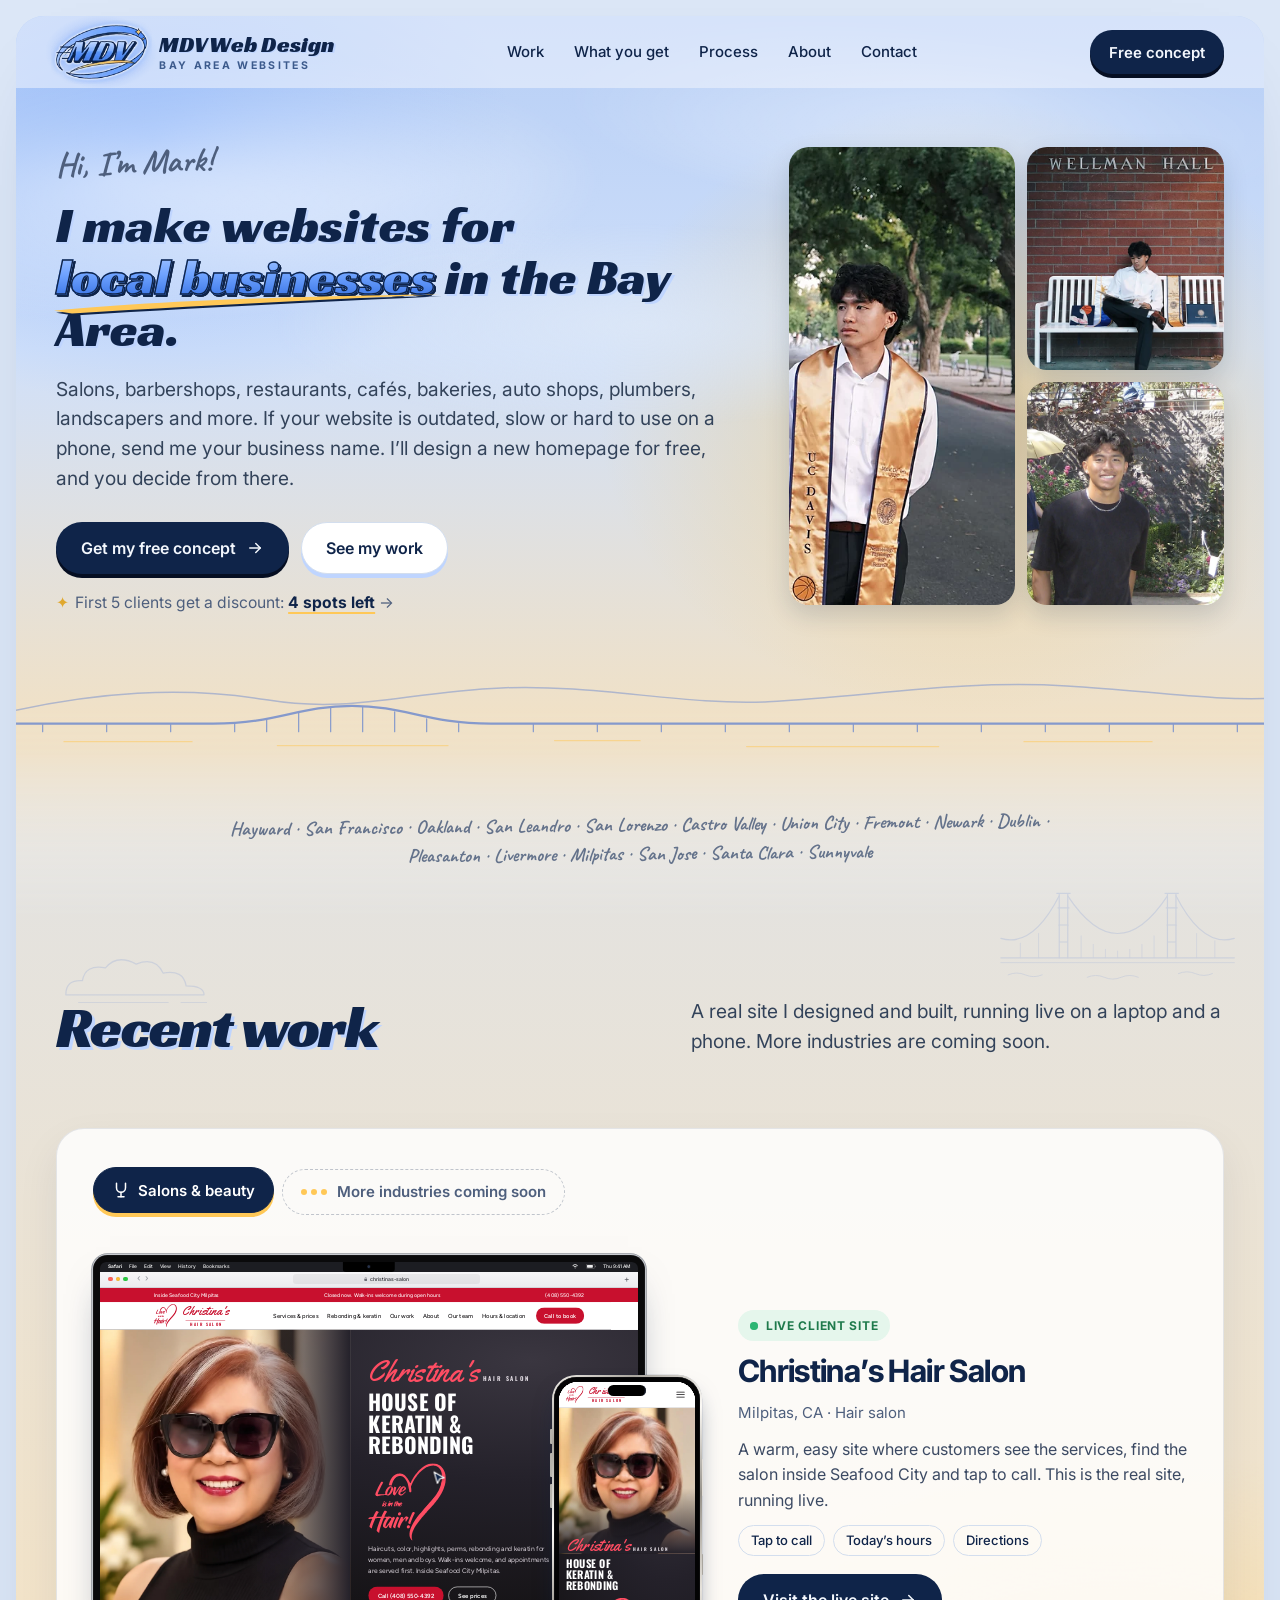
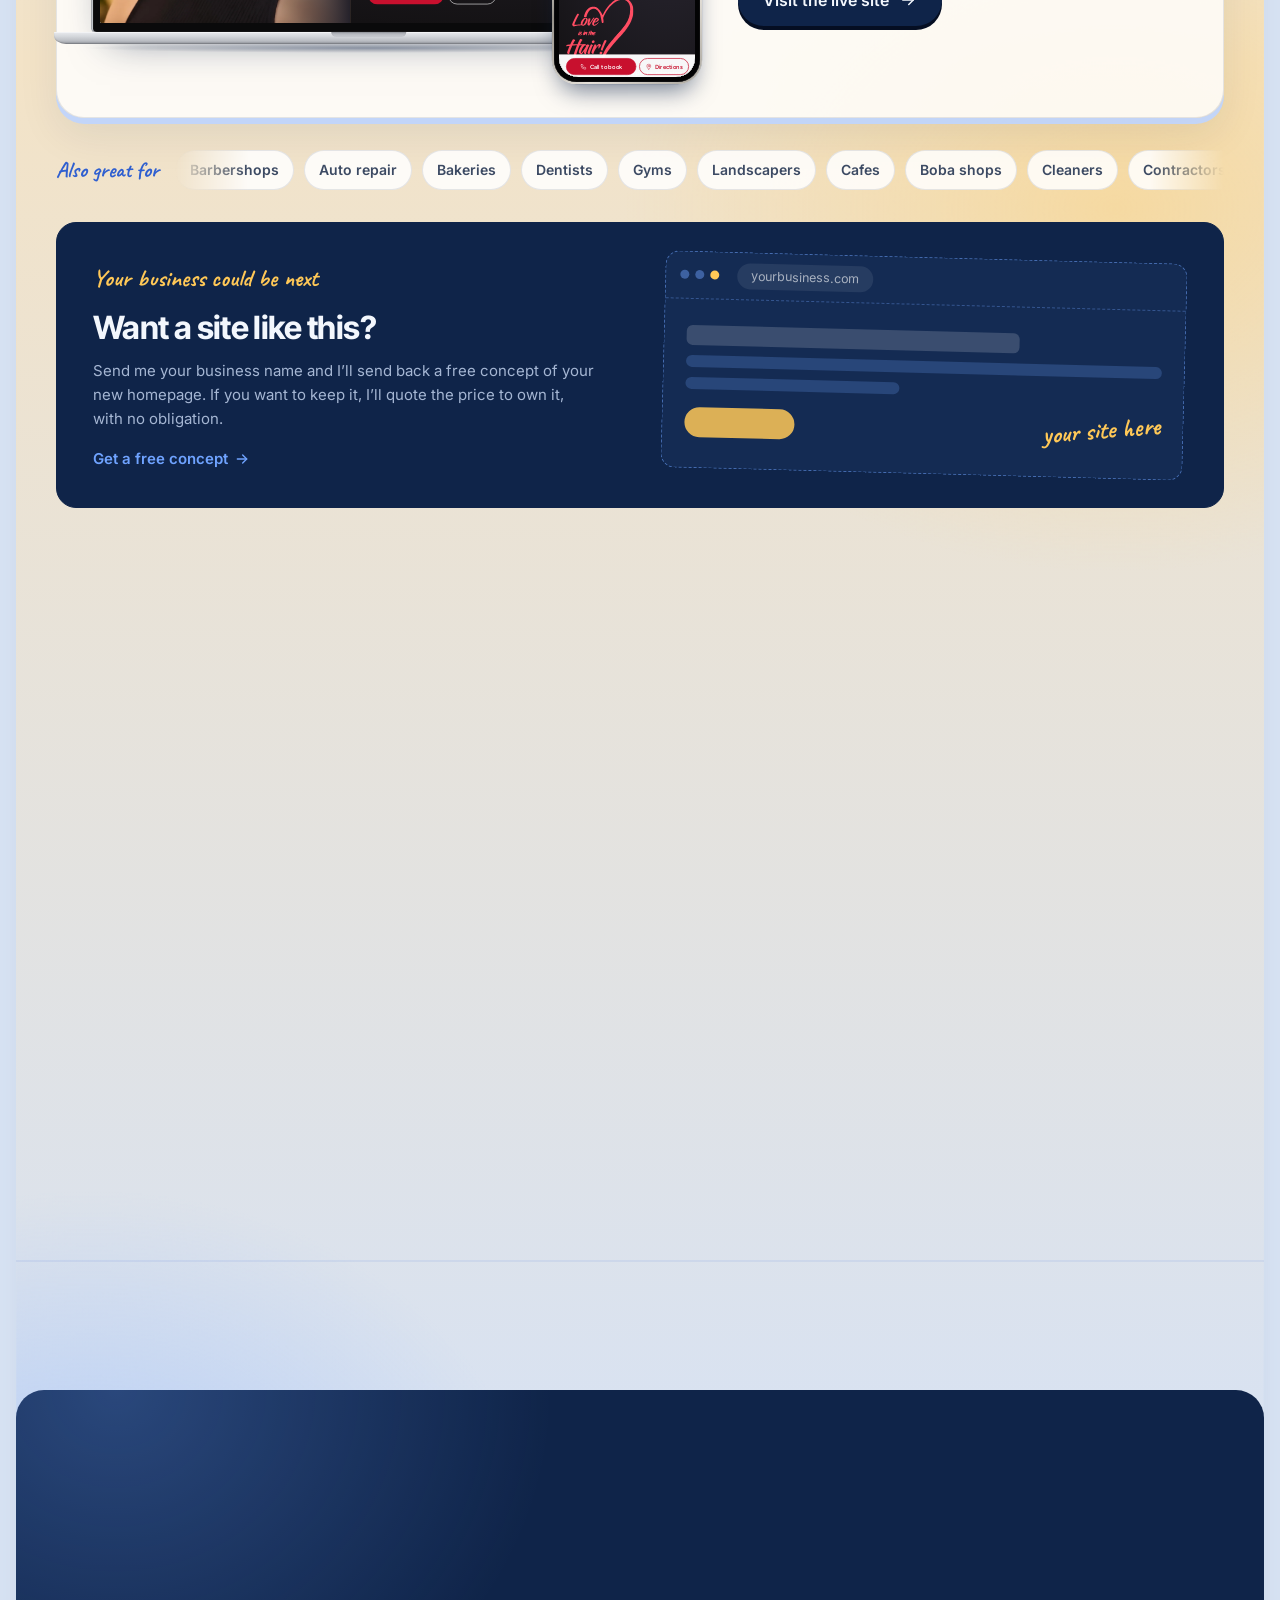
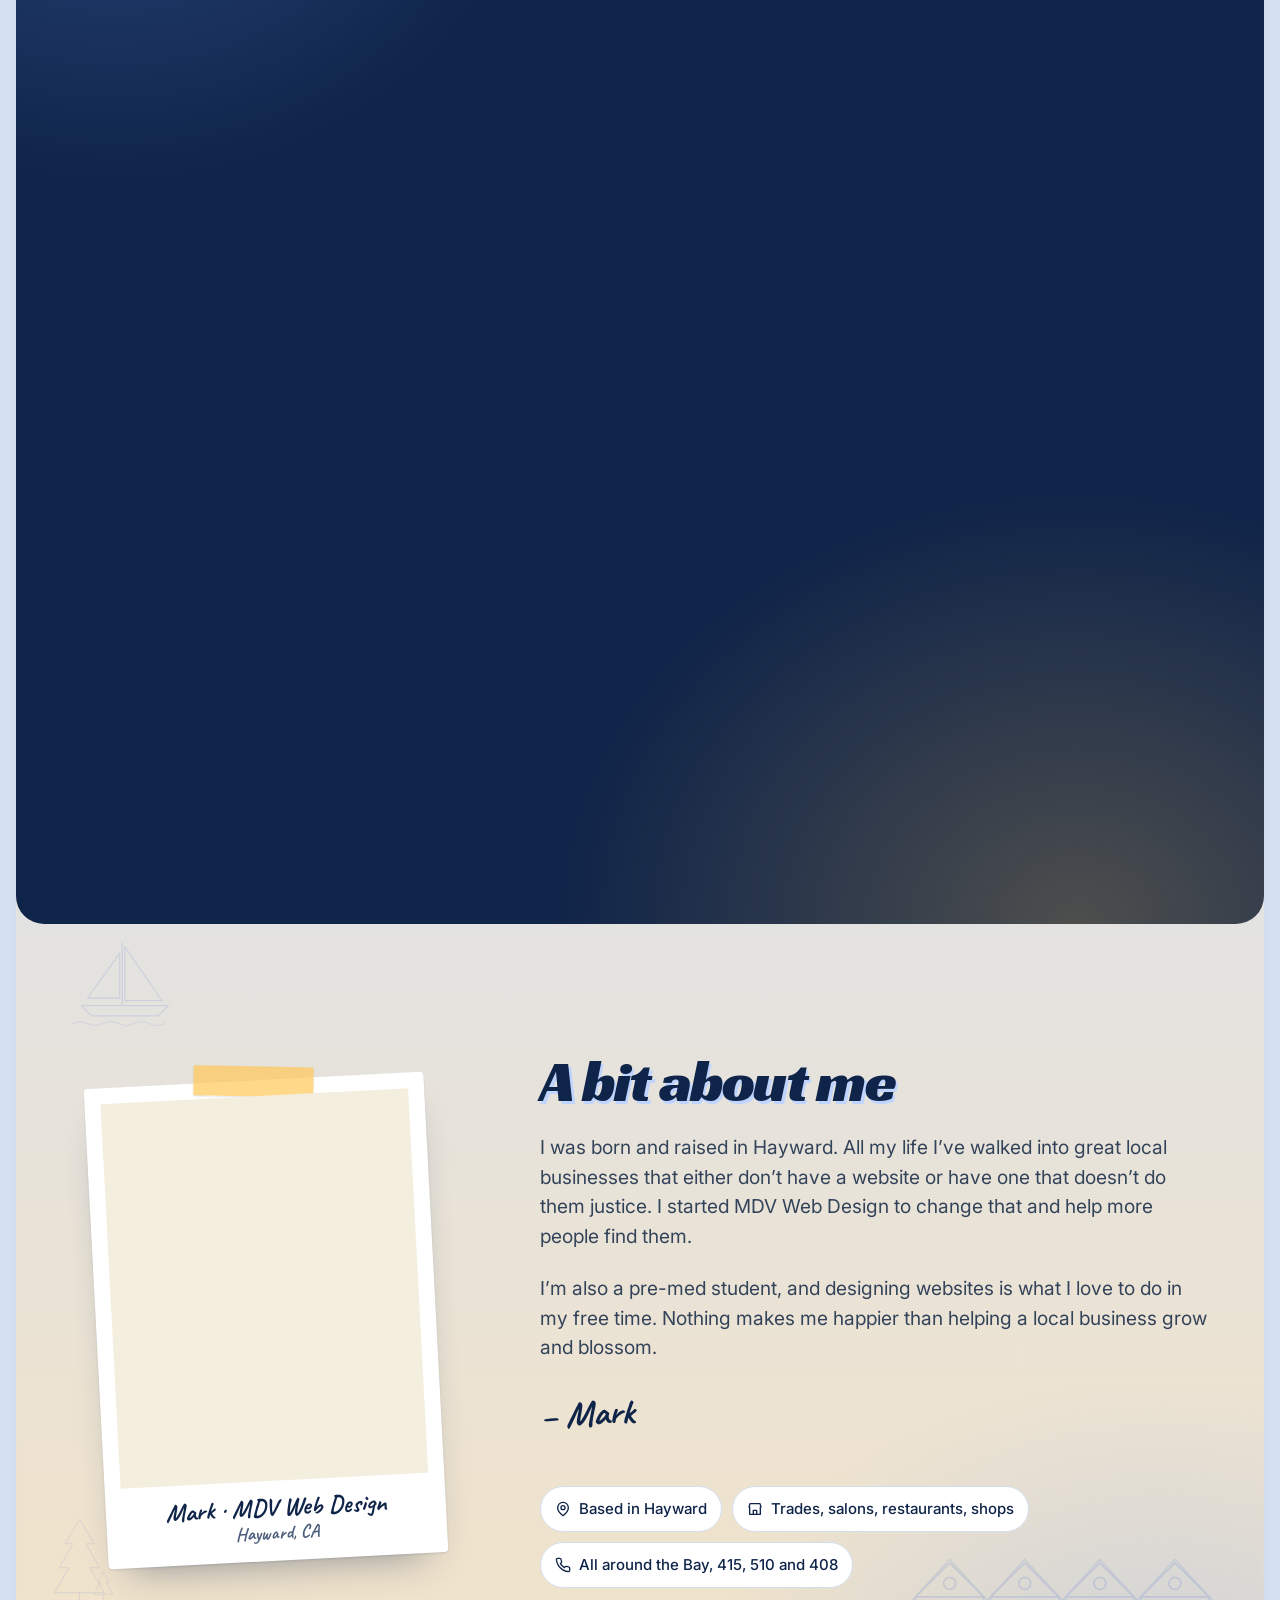
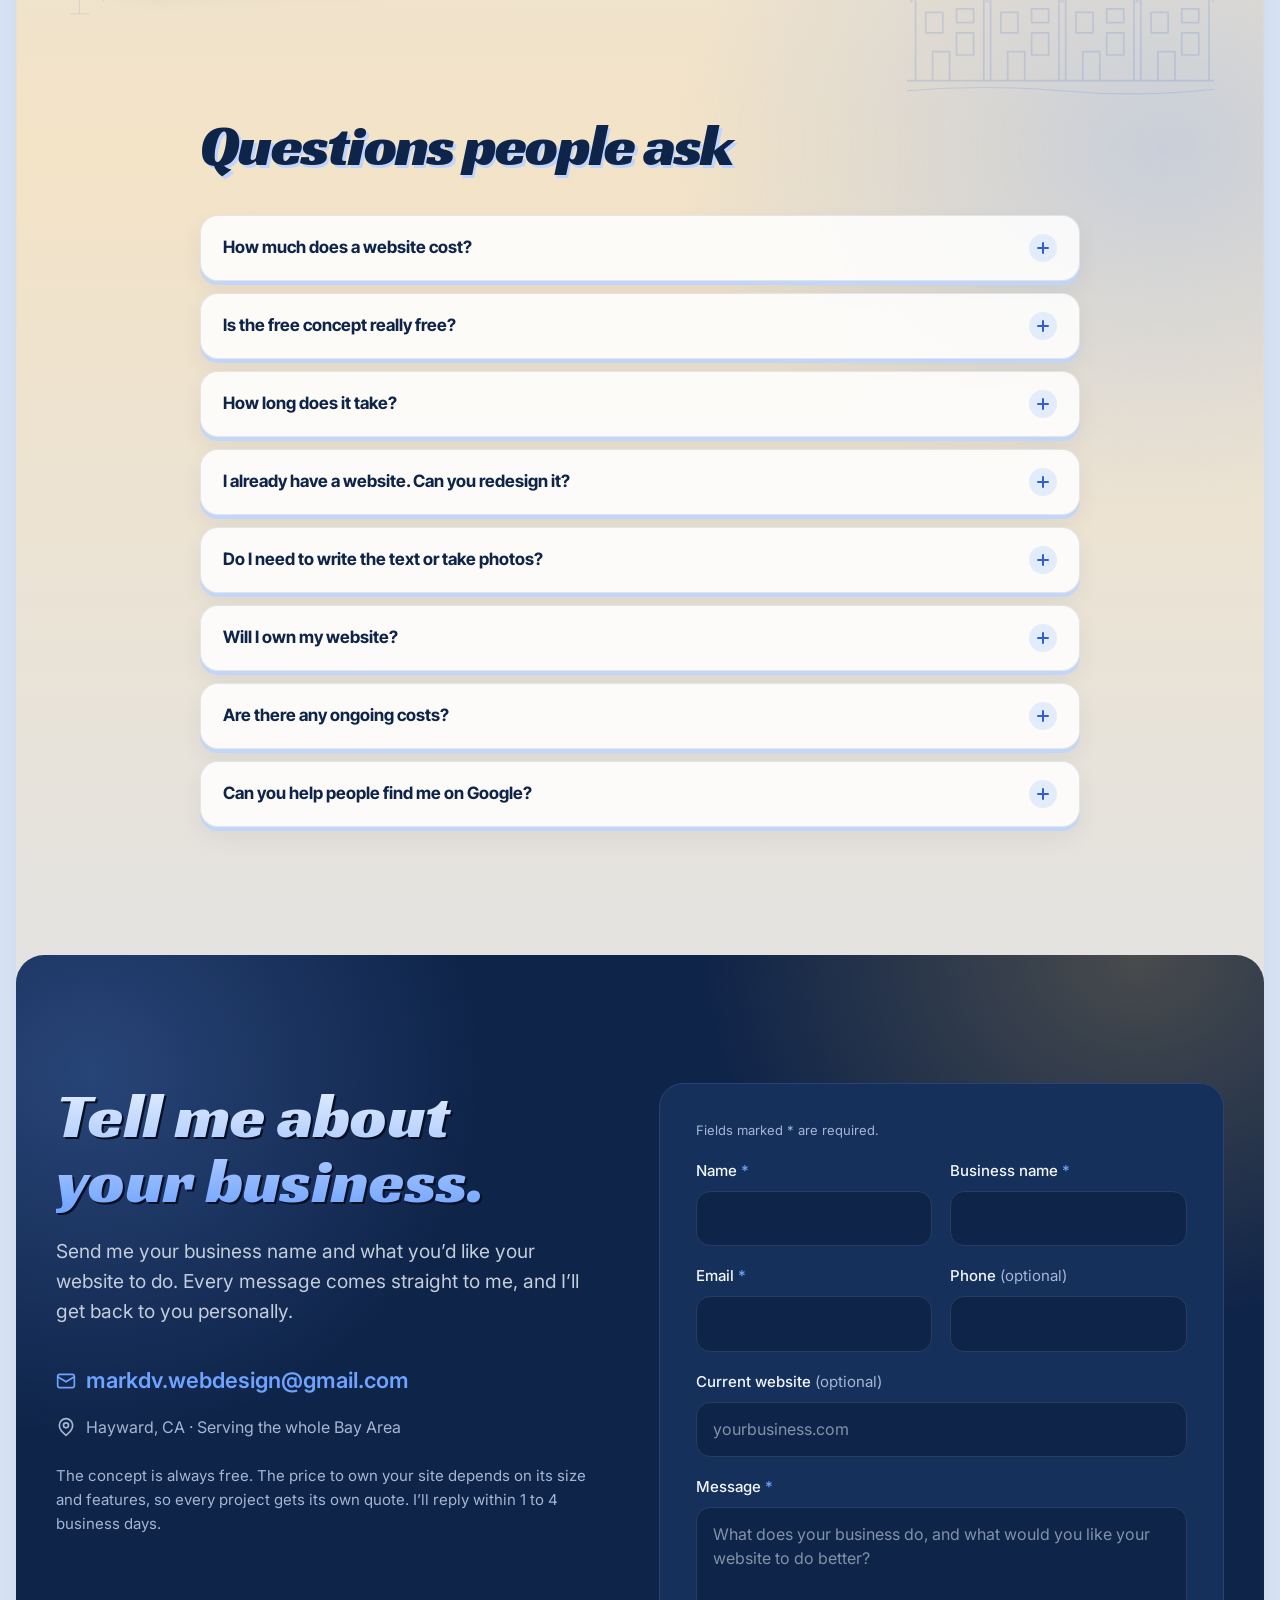
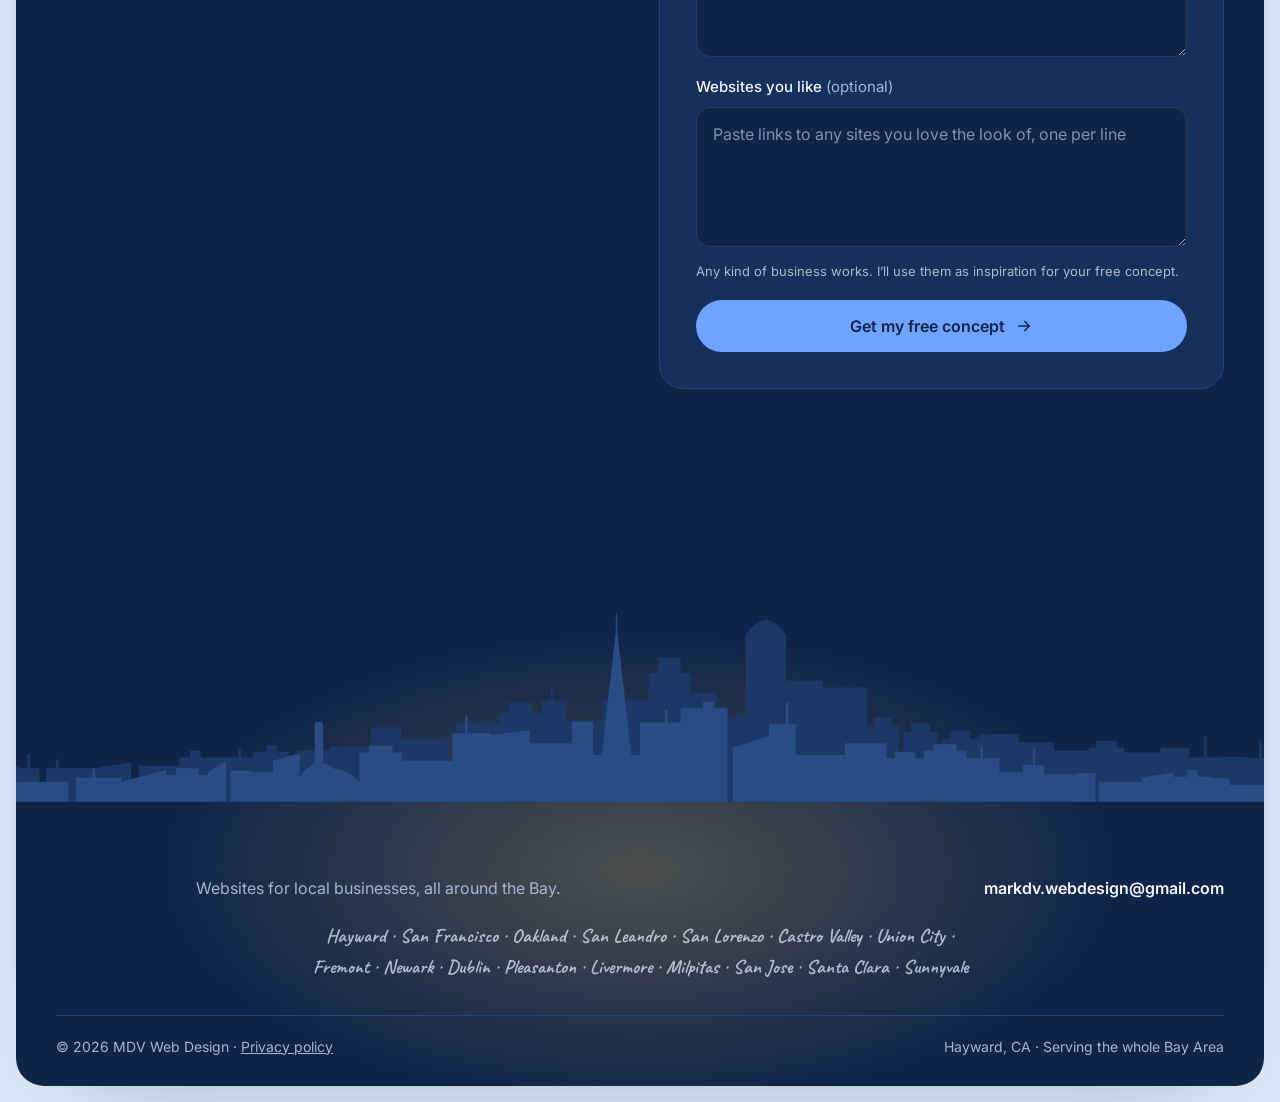
==== index.html @ 635965eb "Collage as a tidy photo grid (one tall, two stacked); remove 'That's me!' note Co-Authored-By: Claud" ====
<!doctype html>
<html lang="en">
<head>
  <meta charset="utf-8">
  <meta name="viewport" content="width=device-width, initial-scale=1">
  <!-- SITE_URL: https://mdvwebdesign.com  (swap this domain here, in sitemap.xml and robots.txt when the domain changes) -->
  <title>MDV Web Design | Bay Area Web Designer</title>
  <meta name="description" content="Modern, mobile-friendly websites for Bay Area businesses, based in Hayward. Free concept redesigns. Contact MDV Web Design for a quote.">
  <link rel="canonical" href="https://mdvwebdesign.com/">
  <meta name="theme-color" content="#F3F7FD">
  <meta property="og:type" content="website">
  <meta property="og:site_name" content="MDV Web Design">
  <meta property="og:title" content="MDV Web Design | Bay Area Web Designer">
  <meta property="og:description" content="Modern, mobile-friendly websites for Bay Area businesses, based in Hayward. Free concept redesigns. Contact MDV Web Design for a quote.">
  <meta property="og:url" content="https://mdvwebdesign.com/">
  <meta property="og:image" content="https://mdvwebdesign.com/assets/og.png?v=3">
  <meta property="og:image:width" content="1200">
  <meta property="og:image:height" content="630">
  <meta property="og:image:alt" content="MDV Web Design: websites for local businesses in the Bay Area">
  <meta name="twitter:card" content="summary_large_image">
  <meta name="twitter:title" content="MDV Web Design | Bay Area Web Designer">
  <meta name="twitter:description" content="Modern, mobile-friendly websites for Bay Area businesses, based in Hayward. Free concept redesigns. Contact MDV Web Design for a quote.">
  <meta name="twitter:image" content="https://mdvwebdesign.com/assets/og.png?v=3">
  <link rel="icon" href="favicon-32.png" sizes="32x32" type="image/png">
  <link rel="apple-touch-icon" href="apple-touch-icon.png">
  <link rel="preconnect" href="https://fonts.googleapis.com">
  <link rel="preconnect" href="https://fonts.gstatic.com" crossorigin>
  <link rel="preload" as="style" href="https://fonts.googleapis.com/css2?family=Racing+Sans+One&family=Inter+Tight:wght@700;800&family=Inter:wght@400;500;600&family=Caveat:wght@700&family=Instrument+Serif:ital@1&display=swap">
  <link rel="stylesheet" href="https://fonts.googleapis.com/css2?family=Racing+Sans+One&family=Inter+Tight:wght@700;800&family=Inter:wght@400;500;600&family=Caveat:wght@700&family=Instrument+Serif:ital@1&display=swap" media="print" onload="this.media='all'">
  <noscript><link rel="stylesheet" href="https://fonts.googleapis.com/css2?family=Racing+Sans+One&family=Inter+Tight:wght@700;800&family=Inter:wght@400;500;600&family=Caveat:wght@700&family=Instrument+Serif:ital@1&display=swap"></noscript>
  <link rel="stylesheet" href="styles.css?v=3e9b6ac0">
  <script>document.documentElement.classList.add('js');</script>
  <script type="application/ld+json">{"@context":"https://schema.org","@type":"ProfessionalService","name":"MDV Web Design","description":"Modern, mobile-friendly websites for Bay Area businesses, based in Hayward. Free concept redesigns.","url":"https://mdvwebdesign.com/","email":"markdv.webdesign@gmail.com","image":"https://mdvwebdesign.com/assets/og.png?v=3","logo":"https://mdvwebdesign.com/assets/logo-mark-512.png","founder":{"@type":"Person","name":"Mark"},"address":{"@type":"PostalAddress","addressLocality":"Hayward","addressRegion":"CA","addressCountry":"US"},"areaServed":[{"@type":"City","name":"Hayward"},{"@type":"City","name":"San Francisco"},{"@type":"City","name":"Oakland"},{"@type":"City","name":"San Leandro"},{"@type":"City","name":"San Lorenzo"},{"@type":"City","name":"Castro Valley"},{"@type":"City","name":"Union City"},{"@type":"City","name":"Fremont"},{"@type":"City","name":"Newark"},{"@type":"City","name":"Dublin"},{"@type":"City","name":"Pleasanton"},{"@type":"City","name":"Livermore"},{"@type":"City","name":"Milpitas"},{"@type":"City","name":"San Jose"},{"@type":"City","name":"Santa Clara"},{"@type":"City","name":"Sunnyvale"}],"knowsAbout":["Web design","Website redesign","Local SEO","Mobile-friendly websites"]}</script>
  <script type="application/ld+json">{"@context":"https://schema.org","@type":"FAQPage","mainEntity":[{"@type":"Question","name":"How much does a website cost?","acceptedAnswer":{"@type":"Answer","text":"Every business needs something a little different, so every project gets its own quote based on the pages and features you need. The concept is always free, so you see exactly what you would be getting before you spend anything."}},{"@type":"Question","name":"Is the free concept really free?","acceptedAnswer":{"@type":"Answer","text":"Yes. I design a new homepage for your business and send it to you. If you don\u2019t love it, you owe nothing and there are no hard feelings."}},{"@type":"Question","name":"How long does it take?","acceptedAnswer":{"@type":"Answer","text":"Most small business sites take about 2 to 4 weeks from the day you say yes to launch day. Having your photos and info ready speeds things up."}},{"@type":"Question","name":"I already have a website. Can you redesign it?","acceptedAnswer":{"@type":"Answer","text":"Absolutely. Most of my work is giving older sites a fresh look that works on phones. I can keep your domain, so customers still find you at the same address."}},{"@type":"Question","name":"Do I need to write the text or take photos?","acceptedAnswer":{"@type":"Answer","text":"No. I can write the words for you based on a quick chat, and use your own photos if you have them. Real photos of your work and your team always help the most."}},{"@type":"Question","name":"Will I own my website?","acceptedAnswer":{"@type":"Answer","text":"Yes. Once it\u2019s paid for, the site and the domain are yours. I\u2019m happy to stick around for updates, but you\u2019re never locked in."}},{"@type":"Question","name":"Are there any ongoing costs?","acceptedAnswer":{"@type":"Answer","text":"If you skip my monthly care plan, you pay the companies that keep your site online directly. Your domain name, like yourbusiness.com, renews every year and usually costs about $10 to $25 a year, depending on the name and the company. Some companies let you pay monthly instead. Hosting for a small site like this is often free, or a few dollars a month. None of that money goes to me. If you\u2019d rather not deal with it, my optional care plan covers hosting, monthly checkups and small updates for one monthly fee, and your domain always stays in your name."}},{"@type":"Question","name":"Can you help people find me on Google?","acceptedAnswer":{"@type":"Answer","text":"Every site I build is set up for Google from day one, with your services, hours and service area clearly listed. I can also help you set up or clean up your Google Business Profile."}}]}</script>
</head>
<body>

  <a class="skip-link" href="#main">Skip to content</a>
  <div class="frame">
    <header class="site-header" id="top">
      <a class="logo" href="index.html" aria-label="MDV Web Design, home"><span class="logo__mark logo__mark--anim"><img class="logo__glow" src="assets/logo-glow-176.webp" width="165" height="104" alt="" decoding="async"><img class="logo__layer logo__layer--back" src="assets/logo-back-88.webp" srcset="assets/logo-back-176.webp 2x, assets/logo-back-264.webp 3x" width="149" height="88" alt="" decoding="async"><img class="logo__layer logo__layer--mdv" src="assets/logo-mdv-88.webp" srcset="assets/logo-mdv-176.webp 2x, assets/logo-mdv-264.webp 3x" width="149" height="88" alt="" decoding="async"><img class="logo__layer logo__layer--front" src="assets/logo-front-88.webp" srcset="assets/logo-front-176.webp 2x, assets/logo-front-264.webp 3x" width="149" height="88" alt="" decoding="async"><img class="logo__layer logo__layer--star1" src="assets/logo-star1-88.webp" srcset="assets/logo-star1-176.webp 2x, assets/logo-star1-264.webp 3x" width="149" height="88" alt="" decoding="async"><img class="logo__layer logo__layer--star2" src="assets/logo-star2-88.webp" srcset="assets/logo-star2-176.webp 2x, assets/logo-star2-264.webp 3x" width="149" height="88" alt="" decoding="async"></span><span class="logo__text" aria-hidden="true"><span class="logo__name">MDV Web Design</span><span class="logo__tag">Bay Area Websites</span></span></a>
      <nav class="site-nav" aria-label="Main">
        <ul role="list">
        <li><a href="#work">Work</a></li>
        <li><a href="#benefits">What you get</a></li>
        <li><a href="#process">Process</a></li>
        <li><a href="#about">About</a></li>
        <li><a href="#contact">Contact</a></li>
        </ul>
      </nav>
      <div class="header-actions">
        <a class="btn btn--dark btn--sm" href="#contact">Free concept</a>
        <button class="btn btn--light btn--sm menu-toggle" type="button" aria-expanded="false" aria-controls="menu">Menu <svg viewBox="0 0 24 24" fill="none" stroke="currentColor" stroke-width="2" stroke-linecap="round" stroke-linejoin="round" aria-hidden="true" focusable="false"><path d="M4 9h16"/><path d="M4 15h16"/></svg></button>
      </div>
    </header>

    <main id="main">
      <!-- Hero -->
      <section class="hero" data-tone="light" aria-labelledby="hero-title">
        <div class="hero__copy">
          <p class="hand hero__hello">Hi, I&rsquo;m Mark!</p>
          <h1 class="hero__title display" id="hero-title">I make websites for <span class="swoosh">local businesses</span> in the Bay Area.</h1>
          <p class="hero__sub lead">Salons, barbershops, restaurants, caf&eacute;s, bakeries, auto shops, plumbers, landscapers and more. If your website is outdated, slow or hard to use on a phone, send me your business name. I&rsquo;ll design a new homepage for free, and you decide from there.</p>
          <div class="hero__ctas">
            <a class="btn btn--dark" href="#contact">Get my free concept <svg viewBox="0 0 24 24" fill="none" stroke="currentColor" stroke-width="2" stroke-linecap="round" stroke-linejoin="round" aria-hidden="true" focusable="false"><path d="M5 12h14"/><path d="m13 6 6 6-6 6"/></svg></a>
            <a class="btn btn--light" href="#work">See my work</a>
          </div>
          <p class="hero__offer"><a href="#founding"><span class="hero__offer-star" aria-hidden="true">&#10022;</span> First 5 clients get a discount: <strong>4 spots left</strong> <span aria-hidden="true">&rarr;</span></a></p>
        </div>

        <div class="hero__photo collage">
          <img class="collage__pic collage__pic--b" src="assets/img/mark-stole.webp" width="480" height="640" alt="Mark in his UC Davis graduation stole on a tree-lined road">
          <img class="collage__pic collage__pic--c" src="assets/img/mark-wellman.webp" width="480" height="640" alt="Mark reading on a bench outside Wellman Hall at UC Davis" fetchpriority="high">
          <img class="collage__pic collage__pic--a" src="assets/img/mark-garden.webp" width="480" height="640" alt="Mark smiling under a flowered garden arch">
        </div>

        <div class="hero__bay" aria-hidden="true">
          <svg viewBox="0 0 1200 90" preserveAspectRatio="none" focusable="false">
            <path class="hb-hills" d="M0 52 C90 30 170 24 250 38 C330 52 380 30 470 26 C560 22 640 44 720 40 C820 34 900 18 1000 24 C1080 29 1140 40 1200 36"/>
            <path class="hb-deck" d="M0 62 H200 C260 62 280 44 330 44 C380 44 400 62 460 62 H1200"/>
            <path class="hb-piers" d="M220 62v8M250 58v12M280 50v20M310 45v25M340 45v25M370 50v20M400 57v13M430 62v8M500 62v8M560 62v8M620 62v8M680 62v8M740 62v8M800 62v8M860 62v8M920 62v8M980 62v8M1040 62v8M1100 62v8M1160 62v8M40 62v8M100 62v8M160 62v8"/>
            <path class="hb-water" d="M60 80 H180 M260 84 H420 M520 79 H600 M700 85 H880 M960 80 H1080"/>
          </svg>
        </div>
        <p class="hand hero__area hero__area--below"><span>Hayward</span> &middot; <span>San Francisco</span> &middot; <span>Oakland</span> &middot; <span>San Leandro</span> &middot; <span>San Lorenzo</span> &middot; <span>Castro Valley</span> &middot; <span>Union City</span> &middot; <span>Fremont</span> &middot; <span>Newark</span> &middot; <span>Dublin</span> &middot; <span>Pleasanton</span> &middot; <span>Livermore</span> &middot; <span>Milpitas</span> &middot; <span>San Jose</span> &middot; <span>Santa Clara</span> &middot; <span>Sunnyvale</span></p>
      </section>

      <!-- Work -->
      <section class="section has-doodles" id="work" data-tone="light" aria-labelledby="work-title">
        <svg class="doodle doodle--golden-gate " aria-hidden="true" focusable="false" fill="none" stroke="currentColor" stroke-width="2" stroke-linecap="round" stroke-linejoin="round" viewBox="0 0 400 180"><path d="M8 128 H392"/><path d="M8 136 H392" stroke-width="1.4"/>
<path d="M104 128 V22 M118 128 V22 M100 22 H122 M102 46 H120 M103 74 H119 M104 102 H118"/>
<path d="M282 128 V22 M296 128 V22 M278 22 H300 M280 46 H298 M281 74 H297 M282 102 H296"/>
<path d="M8 96 Q60 112 104 26"/><path d="M118 26 Q200 150 282 26"/><path d="M296 26 Q340 112 392 96"/>
<path d="M140 128 V92 M160 128 V106 M180 128 V114 M200 128 V117 M220 128 V114 M240 128 V106 M260 128 V92 M40 128 V104 M70 128 V88 M330 128 V88 M360 128 V100" stroke-width="1.2"/>
<path d="M20 156 q14 -6 28 0 t28 0 M150 160 q14 -6 28 0 t28 0 t28 0 M300 154 q14 -6 28 0 t28 0" stroke-width="1.4"/>
</svg><svg class="doodle doodle--fog " aria-hidden="true" focusable="false" fill="none" stroke="currentColor" stroke-width="2" stroke-linecap="round" stroke-linejoin="round" viewBox="0 0 260 90"><path d="M20 70 Q20 46 46 48 Q50 22 82 28 Q100 6 130 22 Q160 10 172 36 Q204 30 208 56 Q236 56 236 70 Z"/>
<path d="M40 82 H180 M200 82 H240" stroke-width="1.4"/>
</svg>
        <div class="container">
          <div class="section-head section-head--split reveal">
            <div>
              <h2 class="h2" id="work-title">Recent work</h2>
            </div>
            <p class="lead">A real site I designed and built, running live on a laptop and a phone. More industries are coming soon.</p>
          </div>

          <div class="showcase reveal" data-showcase>
            <div class="ind-tabs" role="tablist" aria-label="Industries">
              <button class="ind-tab" type="button" role="tab" id="tab-salon" aria-controls="panel-salon" aria-selected="true" data-src="live/christinas-salon/" data-url="christinas-salon"><svg viewBox="0 0 24 24" fill="none" stroke="currentColor" stroke-width="2" stroke-linecap="round" stroke-linejoin="round" aria-hidden="true" focusable="false"><path d="M6 3v6a6 6 0 0 0 12 0V3"/><path d="M12 15v6"/><path d="M8 21h8"/></svg>Salons &amp; beauty</button>
              <span class="ind-soon"><span class="ind-soon__dots" aria-hidden="true"><i></i><i></i><i></i></span>More industries coming soon</span>
            </div>
            <div class="showcase__stage">
              <div class="live-media">
                <div class="laptop live-laptop">
                  <div class="laptop__lid"><div class="laptop__display"><div class="mac" aria-hidden="true"><div class="mac__menu"><span class="mac__apps"><b>Safari</b><i>File</i><i>Edit</i><i>View</i><i>History</i><i>Bookmarks</i></span><span class="mac__tray"><svg viewBox="0 0 16 12" focusable="false"><path d="M1 4.2a10 10 0 0 1 14 0l-1.4 1.4a8 8 0 0 0-11.2 0zM3.8 7a6 6 0 0 1 8.4 0l-1.4 1.4a4 4 0 0 0-5.6 0zM8 11.6 6.4 10a2.3 2.3 0 0 1 3.2 0z" fill="currentColor"/></svg><svg viewBox="0 0 26 12" focusable="false"><rect x=".5" y=".5" width="22" height="11" rx="3" fill="none" stroke="currentColor" stroke-opacity=".5"/><rect x="2.5" y="2.5" width="15" height="7" rx="1.6" fill="currentColor"/><rect x="23.6" y="4" width="1.6" height="4" rx=".8" fill="currentColor" fill-opacity=".5"/></svg><i>Thu 9:41 AM</i></span></div><div class="mac__safari"><span class="mac__lights"><i></i><i></i><i></i></span><span class="mac__nav">&lsaquo;&nbsp;&nbsp;&rsaquo;</span><span class="mac__url"><svg viewBox="0 0 10 12" focusable="false"><path d="M2.5 5V3.6a2.5 2.5 0 0 1 5 0V5" fill="none" stroke="currentColor" stroke-width="1.3"/><rect x="1" y="5" width="8" height="6.4" rx="1.4" fill="currentColor"/></svg><span data-url-label>christinas-salon</span></span><span class="mac__tools"><i>+</i></span></div></div><div class="live-frame" data-w="1440" data-h="900" style="background-image:url(assets/img/preview-christina-desktop.webp)"><iframe src="live/christinas-salon/" title="Website preview, desktop view" width="1440" height="900" loading="lazy" tabindex="-1" scrolling="no"></iframe></div></div></div>
                  <div class="laptop__base" aria-hidden="true"></div>
                </div>
                <div class="live-phone"><div class="phone"><span class="phone__btn phone__btn--action" aria-hidden="true"></span><span class="phone__btn phone__btn--vol" aria-hidden="true"></span><span class="phone__btn phone__btn--vol2" aria-hidden="true"></span><span class="phone__btn phone__btn--power" aria-hidden="true"></span><span class="phone__btn phone__btn--cam" aria-hidden="true"></span><div class="phone__display"><div class="live-frame" data-w="390" data-h="844" style="background-image:url(assets/img/preview-christina-phone.webp)"><iframe src="live/christinas-salon/" title="Website preview, phone view" width="390" height="844" loading="lazy" tabindex="-1" scrolling="no"></iframe></div></div></div></div>
              </div>
              <div class="showcase__info">
            <div class="ind-panel" role="tabpanel" id="panel-salon" aria-labelledby="tab-salon">
              <p class="ind-badge ind-badge--live"><span class="live-dot" aria-hidden="true"></span>Live client site</p>
              <h3 class="project__title">Christina&rsquo;s Hair Salon</h3>
              <p class="project__meta">Milpitas, CA &middot; Hair salon</p>
              <p class="project__text">A warm, easy site where customers see the services, find the salon inside Seafood City and tap to call. This is the real site, running live.</p>
              <ul class="tags" role="list"><li>Tap to call</li><li>Today&rsquo;s hours</li><li>Directions</li></ul>
              <a class="btn btn--dark ind-cta" href="https://christinashairsalonmilpitas.com/" target="_blank" rel="noopener">Visit the live site <svg viewBox="0 0 24 24" fill="none" stroke="currentColor" stroke-width="2" stroke-linecap="round" stroke-linejoin="round" aria-hidden="true" focusable="false"><path d="M5 12h14"/><path d="m13 6 6 6-6 6"/></svg></a>
            </div>
              </div>
            </div>
          </div>
          <div class="ind-more" aria-label="Other businesses I design for">
            <p class="hand">Also great for</p>
            <div class="ind-marquee"><div class="ind-marquee__track"><ul role="list"><li>Barbershops</li><li>Auto repair</li><li>Bakeries</li><li>Dentists</li><li>Gyms</li><li>Landscapers</li><li>Cafes</li><li>Boba shops</li><li>Cleaners</li><li>Contractors</li><li>Florists</li><li>Pet groomers</li></ul><ul role="list" aria-hidden="true"><li>Barbershops</li><li>Auto repair</li><li>Bakeries</li><li>Dentists</li><li>Gyms</li><li>Landscapers</li><li>Cafes</li><li>Boba shops</li><li>Cleaners</li><li>Contractors</li><li>Florists</li><li>Pet groomers</li></ul></div></div>
          </div>
          <div class="projects projects--soon">
            <article class="project project--next project--wide reveal">
              <div class="project__body">
                <p class="project__eyebrow hand">Your business could be next</p>
                <h3 class="project__title"><a href="#contact">Want a site like this?</a></h3>
                <p class="project__meta">Send me your business name and I&rsquo;ll send back a free concept of your new homepage. If you want to keep it, I&rsquo;ll quote the price to own it, with no obligation.</p>
                <span class="project__more" aria-hidden="true">Get a free concept <svg viewBox="0 0 24 24" fill="none" stroke="currentColor" stroke-width="2" stroke-linecap="round" stroke-linejoin="round" aria-hidden="true" focusable="false"><path d="M5 12h14"/><path d="m13 6 6 6-6 6"/></svg></span>
              </div>
              <div class="ghost-site" aria-hidden="true">
                <div class="ghost-site__bar"><i></i><i></i><i></i><span>yourbusiness.com</span></div>
                <div class="ghost-site__body"><b></b><b></b><b class="short"></b><em></em><span class="hand">your site here</span></div>
              </div>
            </article>
          </div>
        </div>
      </section>

      <!-- What you get -->
      <section class="section" id="benefits" data-tone="light" aria-labelledby="benefits-title" style="padding-top:0">
        <div class="container">
          <div class="section-head section-head--split reveal">
            <div>
              <h2 class="h2" id="benefits-title">Built to bring in customers</h2>
            </div>
          </div>
          <ul class="benefits" role="list">
          <li class="benefit reveal" style="--d:0ms">
            <svg class="benefit__check" viewBox="0 0 40 40" aria-hidden="true" focusable="false"><path d="M7 21c4 3 7 7 9 11C20 21 26 12 34 6" fill="none" stroke="currentColor" stroke-width="4.5" stroke-linecap="round" stroke-linejoin="round"/></svg>
            <h3>Built for phones first</h3>
            <p>Most people will find you on their phone, so that&rsquo;s where I start.</p>
          </li>
          <li class="benefit reveal" style="--d:80ms">
            <svg class="benefit__check" viewBox="0 0 40 40" aria-hidden="true" focusable="false"><path d="M7 21c4 3 7 7 9 11C20 21 26 12 34 6" fill="none" stroke="currentColor" stroke-width="4.5" stroke-linecap="round" stroke-linejoin="round"/></svg>
            <h3>Quick to load</h3>
            <p>No heavy extras. It opens fast, even on one bar of signal.</p>
          </li>
          <li class="benefit reveal" style="--d:160ms">
            <svg class="benefit__check" viewBox="0 0 40 40" aria-hidden="true" focusable="false"><path d="M7 21c4 3 7 7 9 11C20 21 26 12 34 6" fill="none" stroke="currentColor" stroke-width="4.5" stroke-linecap="round" stroke-linejoin="round"/></svg>
            <h3>One tap to call</h3>
            <p>Your number is easy to find on every page, and tapping it calls you.</p>
          </li>
          <li class="benefit reveal" style="--d:0ms">
            <svg class="benefit__check" viewBox="0 0 40 40" aria-hidden="true" focusable="false"><path d="M7 21c4 3 7 7 9 11C20 21 26 12 34 6" fill="none" stroke="currentColor" stroke-width="4.5" stroke-linecap="round" stroke-linejoin="round"/></svg>
            <h3>Hours and services up front</h3>
            <p>The things people actually look for, without digging.</p>
          </li>
          <li class="benefit reveal" style="--d:80ms">
            <svg class="benefit__check" viewBox="0 0 40 40" aria-hidden="true" focusable="false"><path d="M7 21c4 3 7 7 9 11C20 21 26 12 34 6" fill="none" stroke="currentColor" stroke-width="4.5" stroke-linecap="round" stroke-linejoin="round"/></svg>
            <h3>Set up for Google</h3>
            <p>So people searching anywhere from San Francisco to San Jose can find you.</p>
          </li>
          <li class="benefit reveal" style="--d:160ms">
            <svg class="benefit__check" viewBox="0 0 40 40" aria-hidden="true" focusable="false"><path d="M7 21c4 3 7 7 9 11C20 21 26 12 34 6" fill="none" stroke="currentColor" stroke-width="4.5" stroke-linecap="round" stroke-linejoin="round"/></svg>
            <h3>Before and after photos</h3>
            <p>Great for trades and salons to show off real results.</p>
          </li>
          </ul>
          <div class="street" aria-hidden="true"><svg class="doodle doodle--taco-truck " aria-hidden="true" focusable="false" fill="none" stroke="currentColor" stroke-width="2" stroke-linecap="round" stroke-linejoin="round" viewBox="0 0 300 200"><path d="M72 36 C72 12 160 12 160 36 Z"/><path d="M76 24 q5 -6 10 -2 q4 -8 11 -4 q5 -7 12 -3 q6 -6 12 0 q6 -5 11 2 q7 -3 10 4 q6 0 6 6" stroke-width="1.6"/><path d="M92 30 l5 -3 M112 26 l4 3 M132 28 l5 -2" stroke-width="1.4"/>
<path d="M80 36 V44 M152 36 V44" stroke-width="1.6"/>
<path d="M26 44 H206 Q212 44 212 50 V158 H26 Q20 158 20 152 V50 Q20 44 26 44 Z"/>
<path d="M212 72 H238 C248 72 254 82 260 98 L272 106 C278 108 280 114 280 120 V154 Q280 158 276 158 H212"/>
<path d="M232 80 H241 L254 103 H232 Z M216 76 V152 H230 V76 Z M219 84 H227 V104 H219 Z" stroke-width="1.6"/>
<path d="M38 64 H178 L182 80 H34 Z"/>
<path d="M34 80 a9 7 0 0 0 18.5 0 a9 7 0 0 0 18.5 0 a9 7 0 0 0 18.5 0 a9 7 0 0 0 18.5 0 a9 7 0 0 0 18.5 0 a9 7 0 0 0 18.5 0 a9 7 0 0 0 18.5 0 a9 7 0 0 0 18.5 0" stroke-width="1.6"/>
<path d="M48 64 L46 80 M66 64 L65 80 M84 64 V80 M102 64 V80 M120 64 V80 M138 64 V80 M156 64 L157 80 M172 64 L174 80" stroke-width="1.2"/>
<path d="M44 88 H170 V122 H44 Z M107 88 V122 M38 126 H176"/>
<text x="140" y="148" text-anchor="middle" font-family="Inter Tight, Arial Black, sans-serif" font-size="20" font-weight="800" fill="currentColor" stroke="none" letter-spacing="1">TACOS</text>
<circle cx="66" cy="160" r="16" fill="#F3F7FD"/><circle cx="66" cy="160" r="6.5"/>
<circle cx="242" cy="160" r="16" fill="#F3F7FD"/><circle cx="242" cy="160" r="6.5"/>
<path d="M206 150 H286 V158 H206" stroke-width="1.6"/>
<path d="M6 178 H294" stroke-width="1.4"/>
</svg><svg class="doodle doodle--bakery " aria-hidden="true" focusable="false" fill="none" stroke="currentColor" stroke-width="2" stroke-linecap="round" stroke-linejoin="round" viewBox="0 0 220 190">
<path d="M24 176 V62 H196 V176"/><path d="M14 62 Q30 80 46 62 Q62 80 78 62 Q94 80 110 62 Q126 80 142 62 Q158 80 174 62 Q190 80 206 62 L196 40 H24 Z"/>
<path d="M54 40 L46 62 M86 40 L78 62 M118 40 L110 62 M150 40 L142 62 M180 40 L174 62" stroke-width="1.4"/>
<path d="M40 176 V104 H88 V176 M78 140 v6"/><path d="M104 96 H182 V150 H104 Z"/>
<path d="M118 142 q-2 -14 12 -16 q6 -10 14 0 q14 2 12 16 Z" stroke-width="1.6"/><path d="M160 142 c0 -12 18 -12 18 0 Z" stroke-width="1.6"/>
<text x="110" y="30" text-anchor="middle" font-family="Caveat, cursive" font-size="22" font-weight="700" fill="currentColor" stroke="none">Bakery</text>
<path d="M4 176 H216"/>
</svg><svg class="doodle doodle--barbershop " aria-hidden="true" focusable="false" fill="none" stroke="currentColor" stroke-width="2" stroke-linecap="round" stroke-linejoin="round" viewBox="0 0 220 190"><path d="M20 176 V58 H200 V176"/><path d="M12 58 L28 30 H192 L208 58 Z"/><path d="M48 30 L40 58 M78 30 L76 58 M110 30 V58 M142 30 L144 58 M172 30 L180 58" stroke-width="1.4"/>
<path d="M44 176 V96 H96 V176 M84 136 v6"/><path d="M118 96 H184 V146 H118 Z"/><text x="151" y="126" text-anchor="middle" font-family="Caveat, cursive" font-size="22" font-weight="700" fill="currentColor" stroke="none">Barber</text>
<rect x="196" y="84" width="14" height="52" rx="7"/><path d="M196 96 L210 110 M196 112 L210 126" stroke-width="1.6"/><circle cx="203" cy="78" r="5"/>
<path d="M4 176 H216"/>
</svg><svg class="doodle doodle--coffee " aria-hidden="true" focusable="false" fill="none" stroke="currentColor" stroke-width="2" stroke-linecap="round" stroke-linejoin="round" viewBox="0 0 150 150"><path d="M24 60 H110 V96 Q110 128 78 128 H56 Q24 128 24 96 Z"/><path d="M110 70 Q136 70 134 88 Q132 104 110 102"/>
<path d="M10 138 H128"/><path d="M50 46 q-8 -10 0 -20 t0 -20 M70 46 q-8 -10 0 -20 t0 -20 M90 46 q-8 -10 0 -20 t0 -20" stroke-width="1.6"/>
</svg><svg class="doodle doodle--auto-shop " aria-hidden="true" focusable="false" fill="none" stroke="currentColor" stroke-width="2" stroke-linecap="round" stroke-linejoin="round" viewBox="0 0 260 190">
<path d="M16 176 V54 L130 24 L244 54 V176"/><path d="M40 176 V86 H150 V176"/>
<path d="M40 100 H150 M40 114 H150 M40 128 H150 M40 142 H150 M40 156 H150" stroke-width="1.3"/>
<path d="M172 86 H226 V124 H172 Z"/>
<path d="M58 176 v-14 q4 -16 22 -18 h30 q16 2 22 18 v14" stroke-width="1.8"/><circle cx="74" cy="176" r="8"/><circle cx="116" cy="176" r="8"/>
<path d="M188 116 l20 -20 m-4 -4 a7 7 0 1 0 8 8" stroke-width="2.2"/>
<text x="130" y="72" text-anchor="middle" font-family="Caveat, cursive" font-size="22" font-weight="700" fill="currentColor" stroke="none">Auto Repair</text>
<path d="M4 176 H256"/>
</svg><svg class="doodle doodle--transamerica " aria-hidden="true" focusable="false" fill="none" stroke="currentColor" stroke-width="2" stroke-linecap="round" stroke-linejoin="round" viewBox="0 0 220 260"><path d="M110 8 V40"/><path d="M110 40 L84 236 H136 Z"/>
<path d="M96 80 H124 M93 104 H127 M90 128 H130 M88 152 H132 M86 176 H134 M85 200 H135" stroke-width="1.2"/>
<path d="M20 236 V150 H62 V236 M30 166 H52 M30 182 H52 M30 198 H52 M30 214 H52" stroke-width="1.6"/>
<path d="M158 236 V128 H200 V236 M168 144 H190 M168 160 H190 M168 176 H190 M168 192 H190 M168 208 H190" stroke-width="1.6"/>
<path d="M6 236 H214"/>
</svg><svg class="doodle doodle--hair-salon " aria-hidden="true" focusable="false" fill="none" stroke="currentColor" stroke-width="2" stroke-linecap="round" stroke-linejoin="round" viewBox="0 0 220 190">
<path d="M22 176 V64 Q22 40 46 40 H174 Q198 40 198 64 V176"/>
<rect x="78" y="14" width="64" height="24" rx="12"/><text x="110" y="32" text-anchor="middle" font-family="Caveat, cursive" font-size="20" font-weight="700" fill="currentColor" stroke="none">Salon</text>
<path d="M38 176 V108 Q38 90 58 90 Q78 90 78 108 V176 M70 140 v6"/>
<path d="M96 150 V108 Q96 82 138 82 Q180 82 180 108 V150 Z"/>
<ellipse cx="138" cy="106" rx="12" ry="15" stroke-width="1.6"/>
<path d="M124 150 v-14 h28 v14 M120 136 h36 M128 136 v-12 q10 -6 20 0 v12" stroke-width="1.6"/>
<circle cx="104" cy="66" r="4" stroke-width="1.5"/><circle cx="116" cy="66" r="4" stroke-width="1.5"/><path d="M107 63 L122 52 M113 63 L98 52" stroke-width="1.5"/>
<path d="M186 176 h-14 l2 -16 h10 z M179 160 c-6 -8 -8 -16 -2 -22 M179 160 c6 -8 9 -14 4 -21" stroke-width="1.6"/>
<path d="M4 176 H216"/>
</svg><svg class="doodle doodle--florist " aria-hidden="true" focusable="false" fill="none" stroke="currentColor" stroke-width="2" stroke-linecap="round" stroke-linejoin="round" viewBox="0 0 200 190">
<path d="M22 176 V70 H178 V176"/><path d="M14 70 H186 L176 48 H24 Z"/><path d="M40 48 L34 70 M70 48 L66 70 M100 48 V70 M130 48 L134 70 M160 48 L166 70" stroke-width="1.4"/>
<path d="M36 176 V108 H80 V176 M70 142 v6"/><path d="M96 104 H166 V150 H96 Z"/>
<path d="M104 176 L100 156 H136 L132 176 Z"/><path d="M110 156 V138 M118 156 V132 M126 156 V140" stroke-width="1.6"/>
<circle cx="110" cy="134" r="5"/><circle cx="118" cy="127" r="5"/><circle cx="126" cy="136" r="5"/>
<path d="M146 176 L143 162 H165 L162 176 Z"/><path d="M154 162 V150" stroke-width="1.6"/><circle cx="154" cy="146" r="5"/>
<text x="100" y="40" text-anchor="middle" font-family="Caveat, cursive" font-size="22" font-weight="700" fill="currentColor" stroke="none">Flowers</text>
<path d="M4 176 H196"/>
</svg><svg class="doodle doodle--boba " aria-hidden="true" focusable="false" fill="none" stroke="currentColor" stroke-width="2" stroke-linecap="round" stroke-linejoin="round" viewBox="0 0 120 190"><path d="M80 6 L66 52" stroke-width="3"/><path d="M22 52 H98"/><path d="M18 52 q42 -26 84 0"/><path d="M26 60 L36 176 H84 L94 60"/>
<path d="M29 92 H91" stroke-width="1.4"/>
<circle cx="46" cy="158" r="5"/><circle cx="62" cy="162" r="5"/><circle cx="76" cy="156" r="5"/><circle cx="54" cy="146" r="5"/><circle cx="70" cy="144" r="5"/>
</svg><svg class="doodle doodle--landscaping " aria-hidden="true" focusable="false" fill="none" stroke="currentColor" stroke-width="2" stroke-linecap="round" stroke-linejoin="round" viewBox="0 0 236 160"><path d="M14 128 Q14 112 30 108 H92 Q104 108 106 120 L108 128 Z"/>
<path d="M18 121 H104" stroke-width="1.3"/>
<path d="M40 108 V94 Q40 88 46 88 H74 Q80 88 80 94 V108"/>
<path d="M44 88 Q60 76 76 88" stroke-width="1.6"/><path d="M56 82 V77 H64 V82" stroke-width="1.4"/>
<path d="M46 96 H74 M46 101 H74" stroke-width="1.2"/>
<path d="M78 94 L90 86 M88 83 l5 6" stroke-width="1.4"/>
<path d="M104 112 L126 105 Q134 104 134 112 L132 126 Q130 133 122 131 L107 126" stroke-width="1.7"/>
<path d="M112 110 L114 128 M120 108 L122 130 M127 106 L128 131 M106 118 L133 117" stroke-width="1"/>
<path d="M98 110 L122 42 M106 112 L130 46"/>
<path d="M116 38 L136 44" stroke-width="3"/>
<path d="M119 50 Q124 60 132 54" stroke-width="1.5"/>
<path d="M104 90 Q112 70 122 54" stroke-width="1" stroke-dasharray="3 3"/>
<circle cx="30" cy="134" r="11" fill="#F3F7FD"/><circle cx="30" cy="134" r="4"/>
<circle cx="94" cy="132" r="13" fill="#F3F7FD"/><circle cx="94" cy="132" r="5"/>
<path d="M2 146 H232" stroke-width="1.4"/>
<path d="M4 146 l2 -7 l2 7 M10 146 l1 -5 l2 5 M112 146 l2 -6 l2 6 M226 146 l2 -8 l2 8" stroke-width="1.3"/>
<path d="M0 132 l6 -2 M2 124 l5 -4 M4 140 l6 0" stroke-width="1.2"/>
<g transform="translate(18 0)"><path d="M150 146 C132 146 124 132 130 120 C120 112 124 94 138 94 C138 78 158 72 168 84 C180 74 200 84 196 100 C210 104 210 126 196 130 C200 142 186 150 176 144 C170 150 158 150 150 146 Z"/>
<path d="M154 146 C156 140 158 136 158 130 M166 146 C164 140 163 136 164 130 M158 136 L150 130 M164 134 L172 128" stroke-width="1.5"/>
<path d="M138 112 C144 104 154 104 158 110 M168 100 C174 94 184 96 186 104 M146 128 C150 122 158 122 162 128 M176 120 C180 114 190 114 192 122 M160 96 C162 90 168 88 172 92" stroke-width="1.3"/>
<path d="M136 122 q4 -3 7 0 M150 116 q4 -3 7 0 M178 108 q4 -3 7 0 M184 132 q4 -3 7 0 M170 126 q3 -3 6 0 M144 100 q3 -3 6 0 M190 112 q3 -3 6 0 M162 112 q3 -3 6 0" stroke-width="1.1"/>
<path d="M134 134 q3 -2 6 0 M196 122 q3 -2 6 0 M176 138 q3 -2 6 0" stroke-width="1.1"/>
<g stroke-width="1.2"><circle cx="152" cy="100" r="2.6"/><circle cx="188" cy="94" r="2.6"/><circle cx="198" cy="116" r="2.6"/><circle cx="140" cy="118" r="2.2"/><circle cx="172" cy="114" r="2.2"/></g></g>
</svg><svg class="doodle doodle--plumber-van " aria-hidden="true" focusable="false" fill="none" stroke="currentColor" stroke-width="2" stroke-linecap="round" stroke-linejoin="round" viewBox="0 0 300 200"><path d="M40 34 H196 M40 26 H196 M52 26 V44 M100 26 V44 M148 26 V44 M188 26 V44" stroke-width="1.5"/>
<path d="M60 18 H178 Q184 18 184 22 Q184 26 178 26 H60 Q54 26 54 22 Q54 18 60 18 Z" stroke-width="1.5"/>
<path d="M30 44 H204 Q212 44 216 50 L246 92 L272 100 Q282 104 282 116 V154 Q282 160 276 160 H30 Q22 160 22 152 V52 Q22 44 30 44 Z"/>
<path d="M210 56 L236 92 H210 Z M206 52 V156" stroke-width="1.6"/>
<path d="M188 52 V156 M194 96 H200" stroke-width="1.6"/>
<path d="M246 92 L248 84 L254 86 L252 94" stroke-width="1.4"/>
<path d="M270 108 H280 V118 H272 Z" stroke-width="1.4"/>
<path d="M266 140 H286 V152 H266" stroke-width="1.6"/>
<path d="M30 140 H180" stroke-width="1.2"/>
<path transform="translate(-14 2) scale(.9)" d="M58 68 l26 26 m-6 -36 a16 16 0 0 0 -19 19 l-17 17 8 8 17 -17 a16 16 0 0 0 19 -19 l-11 11 -8 -8 z" stroke-width="1.8"/>
<text x="86" y="84" font-family="Inter Tight, Arial Black, sans-serif" font-size="16.5" font-weight="800" fill="currentColor" stroke="none" letter-spacing=".5">PLUMBING</text>
<text x="86" y="102" font-family="Inter, Arial, sans-serif" font-size="11" font-weight="600" fill="currentColor" stroke="none">&amp; DRAINS &#183; 24/7</text>
<text x="86" y="120" font-family="Inter, Arial, sans-serif" font-size="11" font-weight="600" fill="currentColor" stroke="none">(510) 555-0123</text>
<path d="M44 160 a24 24 0 0 1 48 0 M218 160 a24 24 0 0 1 48 0" stroke-width="1.6"/>
<circle cx="68" cy="162" r="16" fill="#F3F7FD"/><circle cx="68" cy="162" r="6.5"/><path d="M68 155.5 v-3 M68 168.5 v3 M61.5 162 h-3 M74.5 162 h3" stroke-width="1.2"/>
<circle cx="242" cy="162" r="16" fill="#F3F7FD"/><circle cx="242" cy="162" r="6.5"/><path d="M242 155.5 v-3 M242 168.5 v3 M235.5 162 h-3 M248.5 162 h3" stroke-width="1.2"/>
<path d="M6 180 H294" stroke-width="1.4"/>
</svg></div>
        </div>
      </section>

      <!-- Process -->
      <section class="section tone-dark panel" id="process" data-tone="dark" aria-labelledby="process-title">
        <div class="container">
          <div class="section-head section-head--split reveal">
            <div>
              <h2 class="h2" id="process-title">How we&rsquo;d work together</h2>
            </div>
          </div>
          <ol class="steps" role="list">
          <li class="step step--free reveal" style="--d:0ms">
            <span class="step__badge">Free</span>
            <span class="step__num" aria-hidden="true">1</span>
            <h3><span class="sr-only">Step 1: </span>I design a concept, free</h3>
            <p>You get a real redesign of your homepage to look at. Seeing it costs nothing and you&rsquo;re under no obligation.</p>
          </li>
          <li class="step step--free reveal" style="--d:80ms">
            <span class="step__badge step__badge--quote">Quoted</span>
            <span class="step__num" aria-hidden="true">2</span>
            <h3><span class="sr-only">Step 2: </span>You get a quote to own it</h3>
            <p>Like it? I give you a price for the full site, based on the pages and features your business needs. No surprises.</p>
          </li>
          <li class="step reveal" style="--d:160ms">
            
            <span class="step__num" aria-hidden="true">3</span>
            <h3><span class="sr-only">Step 3: </span>We refine it and launch</h3>
            <p>Tell me what to change, then I put it live, connect your domain and stay around for updates.</p>
          </li>
          </ol>
          <aside class="founding reveal" id="founding" aria-labelledby="founding-title">
            <p class="founding__eyebrow">Early client discount</p>
            <h3 class="founding__title" id="founding-title">Be one of my first 5 clients</h3>
            <p class="founding__text">My first 5 clients get a discount on their full website. In return, I get to show your finished site as an example of my work, and you share a few words about working with me.</p>
            <div class="founding__count">
              <p class="founding__left"><span class="founding__num">4</span><span class="founding__of">of 5 spots<br>left</span></p>
            </div>
          </aside>
          <div class="chapter-cta reveal">
            <p>Curious what step one looks like for your business?</p>
            <a class="btn btn--lime" href="#contact">Get my free concept <svg viewBox="0 0 24 24" fill="none" stroke="currentColor" stroke-width="2" stroke-linecap="round" stroke-linejoin="round" aria-hidden="true" focusable="false"><path d="M5 12h14"/><path d="m13 6 6 6-6 6"/></svg></a>
          </div>
        </div>
      </section>

      <!-- About -->
      <section class="section has-doodles" id="about" data-tone="light" aria-labelledby="about-title">
        <svg class="doodle doodle--sailboat " aria-hidden="true" focusable="false" fill="none" stroke="currentColor" stroke-width="2" stroke-linecap="round" stroke-linejoin="round" viewBox="0 0 180 150"><path d="M88 14 V110"/><path d="M92 20 L150 104 H92 Z"/><path d="M84 30 L34 100 H84 Z"/>
<path d="M24 112 H160 L144 128 H40 Z"/>
<path d="M10 140 q12 -6 24 0 t24 0 t24 0 t24 0 t24 0 t24 0" stroke-width="1.4"/>
</svg><svg class="doodle doodle--redwood " aria-hidden="true" focusable="false" fill="none" stroke="currentColor" stroke-width="2" stroke-linecap="round" stroke-linejoin="round" viewBox="0 0 160 220"><path d="M80 10 L50 60 H66 L38 110 H58 L28 162 H132 L102 110 H122 L94 60 H110 Z"/><path d="M80 162 V206"/><path d="M60 206 H100"/>
<path d="M130 120 L118 140 H124 L110 166 H150 L136 140 H142 Z" stroke-width="1.6"/><path d="M130 166 V180" stroke-width="1.6"/>
</svg><svg class="doodle doodle--painted-ladies " aria-hidden="true" focusable="false" fill="none" stroke="currentColor" stroke-width="2" stroke-linecap="round" stroke-linejoin="round" viewBox="0 0 360 200"><g id="dd-house"><path d="M10 180 V82 L50 42 L90 82 V180"/><path d="M10 82 H90"/><path d="M30 180 V146 H50 V180"/><path d="M58 150 H78 V124 H58 Z M22 124 H42 V100 H22 Z M58 112 H78 V96 H58 Z"/><circle cx="50" cy="66" r="7"/><path d="M4 88 L50 38 L96 88" stroke-width="1.4"/></g>
<use href="#dd-house" x="88"/><use href="#dd-house" x="176"/><use href="#dd-house" x="264"/>
<path d="M0 180 H360"/><path d="M0 192 Q90 184 180 192 T360 190" stroke-width="1.2"/>
</svg>
        <div class="container about">
          <figure class="polaroid reveal">
            <span class="polaroid__tape" aria-hidden="true"></span>
            <div class="polaroid__window">
              <span class="polaroid__logo logo__mark--anim"><img class="logo__glow" src="assets/logo-glow-352.webp" width="165" height="104" alt="" loading="lazy" decoding="async"><img class="logo__layer logo__layer--back" src="assets/logo-back-264.webp" srcset="assets/logo-back-264.webp 447w, assets/logo-back-528.webp 894w, assets/logo-back-792.webp 1340w" sizes="(min-width: 900px) 300px, 80vw" width="149" height="88" alt="" loading="lazy" decoding="async"><img class="logo__layer logo__layer--mdv" src="assets/logo-mdv-264.webp" srcset="assets/logo-mdv-264.webp 447w, assets/logo-mdv-528.webp 894w, assets/logo-mdv-792.webp 1340w" sizes="(min-width: 900px) 300px, 80vw" width="149" height="88" alt="" loading="lazy" decoding="async"><img class="logo__layer logo__layer--front" src="assets/logo-front-264.webp" srcset="assets/logo-front-264.webp 447w, assets/logo-front-528.webp 894w, assets/logo-front-792.webp 1340w" sizes="(min-width: 900px) 300px, 80vw" width="149" height="88" alt="" loading="lazy" decoding="async"><img class="logo__layer logo__layer--star1" src="assets/logo-star1-264.webp" srcset="assets/logo-star1-264.webp 447w, assets/logo-star1-528.webp 894w, assets/logo-star1-792.webp 1340w" sizes="(min-width: 900px) 300px, 80vw" width="149" height="88" alt="" loading="lazy" decoding="async"><img class="logo__layer logo__layer--star2" src="assets/logo-star2-264.webp" srcset="assets/logo-star2-264.webp 447w, assets/logo-star2-528.webp 894w, assets/logo-star2-792.webp 1340w" sizes="(min-width: 900px) 300px, 80vw" width="149" height="88" alt="" loading="lazy" decoding="async"></span>
              <img class="polaroid__pic" src="assets/img/mark.jpg" width="840" height="1050" alt="Mark, the web designer behind MDV Web Design" loading="lazy" decoding="async" onerror="this.remove()">
            </div>
            <figcaption class="hand">Mark &middot; MDV Web Design<small>Hayward, CA</small></figcaption>
          </figure>
          <div class="about__body reveal" style="--d:80ms">
            <h2 class="h2" id="about-title">A bit about me</h2>
            <p class="lead">I was born and raised in Hayward. All my life I&rsquo;ve walked into great local businesses that either don&rsquo;t have a website or have one that doesn&rsquo;t do them justice. I started MDV Web Design to change that and help more people find them.</p>
            <p class="lead">I&rsquo;m also a pre-med student, and designing websites is what I love to do in my free time. Nothing makes me happier than helping a local business grow and blossom.</p>
            <p class="hand about__sign">&ndash; Mark</p>
            <ul class="facts" role="list">
              <li><svg viewBox="0 0 24 24" fill="none" stroke="currentColor" stroke-width="2" stroke-linecap="round" stroke-linejoin="round" aria-hidden="true" focusable="false"><path d="M20 10c0 6-8 12-8 12s-8-6-8-12a8 8 0 0 1 16 0Z"/><circle cx="12" cy="10" r="3"/></svg> Based in Hayward</li>
              <li><svg viewBox="0 0 24 24" fill="none" stroke="currentColor" stroke-width="2" stroke-linecap="round" stroke-linejoin="round" aria-hidden="true" focusable="false"><path d="M3 9l1.5-5h15L21 9"/><path d="M4 9v11h16V9"/><path d="M9.5 20v-6h5v6"/></svg> Trades, salons, restaurants, shops</li>
              <li><svg viewBox="0 0 24 24" fill="none" stroke="currentColor" stroke-width="2" stroke-linecap="round" stroke-linejoin="round" aria-hidden="true" focusable="false"><path d="M22 16.92v3a2 2 0 0 1-2.18 2 19.79 19.79 0 0 1-8.63-3.07 19.5 19.5 0 0 1-6-6 19.79 19.79 0 0 1-3.07-8.67A2 2 0 0 1 4.11 2h3a2 2 0 0 1 2 1.72c.13.96.36 1.9.7 2.81a2 2 0 0 1-.45 2.11L8.09 9.91a16 16 0 0 0 6 6l1.27-1.27a2 2 0 0 1 2.11-.45c.91.34 1.85.57 2.81.7A2 2 0 0 1 22 16.92z"/></svg> All around the Bay, 415, 510 and 408</li>
            </ul>
          </div>
        </div>
      </section>

      <!-- FAQ -->
      <section class="section faq-section" id="faq" data-tone="light" aria-labelledby="faq-title">
        <div class="container faq">
          <div class="section-head reveal">
            <h2 class="h2" id="faq-title">Questions people ask</h2>
          </div>
          <div class="faq__list reveal">
            <details class="faq__item">
              <summary>How much does a website cost?<span class="faq__icon" aria-hidden="true"></span></summary>
              <p>Every business needs something a little different, so every project gets its own quote based on the pages and features you need. The concept is always free, so you see exactly what you would be getting before you spend anything. My first 5 clients also get a discount for letting me show their site as an example of my work.</p>
            </details>
            <details class="faq__item">
              <summary>Is the free concept really free?<span class="faq__icon" aria-hidden="true"></span></summary>
              <p>Yes. I design a new homepage for your business and send it to you. If you don&rsquo;t love it, you owe nothing and there are no hard feelings.</p>
            </details>
            <details class="faq__item">
              <summary>How long does it take?<span class="faq__icon" aria-hidden="true"></span></summary>
              <p>Most small business sites take about 2 to 4 weeks from the day you say yes to launch day. Having your photos and info ready speeds things up.</p>
            </details>
            <details class="faq__item">
              <summary>I already have a website. Can you redesign it?<span class="faq__icon" aria-hidden="true"></span></summary>
              <p>Absolutely. Most of my work is giving older sites a fresh look that works on phones. I can keep your domain, so customers still find you at the same address.</p>
            </details>
            <details class="faq__item">
              <summary>Do I need to write the text or take photos?<span class="faq__icon" aria-hidden="true"></span></summary>
              <p>No. I can write the words for you based on a quick chat, and use your own photos if you have them. Real photos of your work and your team always help the most.</p>
            </details>
            <details class="faq__item">
              <summary>Will I own my website?<span class="faq__icon" aria-hidden="true"></span></summary>
              <p>Yes. Once it&rsquo;s paid for, the site and the domain are yours. I&rsquo;m happy to stick around for updates, but you&rsquo;re never locked in.</p>
            </details>
            <details class="faq__item">
              <summary>Are there any ongoing costs?<span class="faq__icon" aria-hidden="true"></span></summary>
              <p>If you skip my monthly care plan, you pay the companies that keep your site online directly. Your domain name, like yourbusiness.com, renews every year and usually costs about $10 to $25 a year, depending on the name and the company. Some companies let you pay monthly instead. Hosting for a small site like this is often free, or a few dollars a month. None of that money goes to me. If you&rsquo;d rather not deal with it, my optional care plan covers hosting, monthly checkups and small updates for one monthly fee, and your domain always stays in your name.</p>
            </details>
            <details class="faq__item">
              <summary>Can you help people find me on Google?<span class="faq__icon" aria-hidden="true"></span></summary>
              <p>Every site I build is set up for Google from day one, with your services, hours and service area clearly listed. I can also help you set up or clean up your Google Business Profile.</p>
            </details>
          </div>
        </div>
      </section>

      <!-- Contact -->
      <section class="section tone-dark panel panel--flush-bottom" id="contact" data-tone="dark" aria-labelledby="contact-title">
        <div class="container contact">
          <div class="contact__intro reveal">
            <h2 class="contact__title" id="contact-title">Tell me about your business.</h2>
            <p class="lead">Send me your business name and what you&rsquo;d like your website to do. Every message comes straight to me, and I&rsquo;ll get back to you personally.</p>
            <div class="contact__details">
              <a class="contact__email" href="mailto:markdv.webdesign@gmail.com"><svg viewBox="0 0 24 24" fill="none" stroke="currentColor" stroke-width="2" stroke-linecap="round" stroke-linejoin="round" aria-hidden="true" focusable="false"><rect x="2" y="4" width="20" height="16" rx="2.5"/><path d="m22 7-10 6L2 7"/></svg> markdv.webdesign@gmail.com</a>
              <p class="contact__place"><svg viewBox="0 0 24 24" fill="none" stroke="currentColor" stroke-width="2" stroke-linecap="round" stroke-linejoin="round" aria-hidden="true" focusable="false"><path d="M20 10c0 6-8 12-8 12s-8-6-8-12a8 8 0 0 1 16 0Z"/><circle cx="12" cy="10" r="3"/></svg> Hayward, CA &middot; Serving the whole Bay Area</p>
            </div>
            <p class="contact__note">The concept is always free. The price to own your site depends on its size and features, so every project gets its own quote. I&rsquo;ll reply within 1 to 4 business days.</p>
          </div>

          <div class="form-card reveal" style="--d:80ms">
            <form class="form" name="quote" method="POST" action="https://api.web3forms.com/submit" novalidate data-quote-form>
              <input type="hidden" name="access_key" value="468499aa-e51f-4e4e-a295-7cfdf873344c">
              <input type="hidden" name="subject" value="New free concept request from MDV Web Design site">
              <input type="hidden" name="from_name" value="MDV Web Design website">
              <input type="hidden" name="redirect" value="https://mdvwebdesign.com/thanks.html">
              <p class="hp" aria-hidden="true"><label>Leave this empty <input type="checkbox" name="botcheck" tabindex="-1" autocomplete="off"></label></p>
              <p class="form__hint">Fields marked <span class="req" aria-hidden="true">*</span> are required.</p>

              <div class="form__row">
                <div class="field">
                  <label for="f-name">Name <span class="req" aria-hidden="true">*</span></label>
                  <input id="f-name" name="name" type="text" autocomplete="name" required aria-describedby="e-name">
                  <p class="field__error" id="e-name" aria-live="polite"></p>
                </div>
                <div class="field">
                  <label for="f-business">Business name <span class="req" aria-hidden="true">*</span></label>
                  <input id="f-business" name="business" type="text" autocomplete="organization" required aria-describedby="e-business">
                  <p class="field__error" id="e-business" aria-live="polite"></p>
                </div>
              </div>
              <div class="form__row">
                <div class="field">
                  <label for="f-email">Email <span class="req" aria-hidden="true">*</span></label>
                  <input id="f-email" name="email" type="email" autocomplete="email" inputmode="email" required aria-describedby="e-email">
                  <p class="field__error" id="e-email" aria-live="polite"></p>
                </div>
                <div class="field">
                  <label for="f-phone">Phone <span class="opt">(optional)</span></label>
                  <input id="f-phone" name="phone" type="tel" autocomplete="tel" inputmode="tel">
                </div>
              </div>
              <div class="field">
                <label for="f-site">Current website <span class="opt">(optional)</span></label>
                <input id="f-site" name="website" type="text" autocomplete="url" inputmode="url" placeholder="yourbusiness.com" aria-describedby="e-site">
                <p class="field__error" id="e-site" aria-live="polite"></p>
              </div>
              <div class="field">
                <label for="f-message">Message <span class="req" aria-hidden="true">*</span></label>
                <textarea id="f-message" name="message" rows="5" required aria-describedby="e-message" placeholder="What does your business do, and what would you like your website to do better?"></textarea>
                <p class="field__error" id="e-message" aria-live="polite"></p>
              </div>
              <div class="field">
                <label for="f-inspo">Websites you like <span class="opt">(optional)</span></label>
                <textarea id="f-inspo" name="inspiration" rows="3" aria-describedby="h-inspo" placeholder="Paste links to any sites you love the look of, one per line"></textarea>
                <p class="field__hint" id="h-inspo">Any kind of business works. I&rsquo;ll use them as inspiration for your free concept.</p>
              </div>
              <p class="form__status" role="alert" data-form-status></p>
              <button class="btn btn--lime btn--block" type="submit" data-submit>
                <span data-submit-label>Get my free concept</span> <svg viewBox="0 0 24 24" fill="none" stroke="currentColor" stroke-width="2" stroke-linecap="round" stroke-linejoin="round" aria-hidden="true" focusable="false"><path d="M5 12h14"/><path d="m13 6 6 6-6 6"/></svg>
              </button>
            </form>

            <div class="thanks" role="status" tabindex="-1" hidden data-thanks>
              <svg viewBox="0 0 24 24" fill="none" stroke="currentColor" stroke-width="2" stroke-linecap="round" stroke-linejoin="round" aria-hidden="true" focusable="false"><path d="M20 6 9 17l-5-5"/></svg>
              <h3>Got it.</h3>
              <p>Thanks! I&rsquo;ll get back to you within 1 to 4 business days.</p>
            </div>
          </div>
        </div>
      </section>
    </main>

    <footer class="site-footer tone-dark">
      <div class="container">
        <div class="site-footer__skyline" aria-hidden="true"><svg viewBox="0 0 1200 240" preserveAspectRatio="none" focusable="false" aria-hidden="true"><path class="sky-back" d="M-10 236 L-10 194 L6.4 194 L6.4 181 L8.8 181 L8.8 194 L18 194 L18 196 L25.7 196 L25.7 179 L28.1 179 L28.1 196 L37 196 L37 236 L43 236 L43 196 L52.3 196 L52.3 185 L54.7 185 L54.7 196 L62 196 L62 196 L92 196 L92 195 L123 189 L123 195 L123 236 L130 236 L130 193 L168 193 L168 183 L178 183 L178 175 L188 175 L188 183 L205 183 L205 183 L223.4 183 L223.4 171 L225.8 171 L225.8 183 L237 183 L237 176 L250 176 L250 168 L260 168 L260 176 L271 176 L271 236 L278 236 L278 175 L309 175 L309 170 L348 170 L348 147 L376 147 L376 162 L420 162 L420 236 L428 236 L428 142 L468 142 L468 130 L477 130 L477 117 L499 117 L499 130 L508 130 L508 115 L516.3 115 L516.3 98 L518.7 98 L518.7 115 L531 115 L531 139 L564 139 L564 115 L608 115 L608 82 L617 82 L617 63 L638 63 L638 82 L647 82 L647 106 L672 106 L672 139 L699 133 L699 139 L699 36 Q718 0 737 36 L737 146 L737 91 L771 91 L771 99 L813 99 L813 146 L820 146 L820 135 L836 135 L836 146 L843 146 L843 236 L847 236 L847 152 L854 152 L854 142 L872 142 L872 152 L879 152 L879 236 L883 236 L883 161 L891 161 L891 151 L910 151 L910 161 L918 161 L918 155 L955 155 L955 165 L988 165 L988 175 L1021 175 L1021 171 L1028 171 L1028 163 L1047 163 L1047 171 L1054 171 L1054 177 L1088 177 L1088 172 L1115 172 L1115 183 L1128.8 183 L1128.8 157 L1131.2 157 L1131.2 183 L1144 183 L1144 182 L1169 182 L1169 184 L1180.5 184 L1180.5 163 L1182.9 163 L1182.9 184 L1194 184 L1194 189 L1202.6 189 L1202.6 168 L1205.0 168 L1205.0 189 L1212 189 L1210 236 Z"/><path class="sky-front" d="M-10 236 L-10 214 L5.4 214 L5.4 189 L7.8 189 L7.8 214 L16 214 L16 212 L64 212 L64 236 L71 236 L71 207 L86.7 207 L86.7 196 L89.1 196 L89.1 207 L114 207 L114 212 L156 198 L156 205 L156 204 L165 204 L165 196 L186 196 L186 204 L195 204 L195 201 L212 187 L212 193 L212 236 L216 236 L216 199 L236 199 L236 200 L256 200 L256 187 L281 178 L281 175 L281 206 Q297 178 315 198 L295 198 L295 144 L296 140 L302 140 L303 144 L303 198 Q321 192 337 212 L337 177 L346 177 L346 169 L368 169 L368 177 L377 177 L377 187 L424 187 L424 154 L436.0 154 L436.0 133 L438.4 133 L438.4 154 L460 154 L460 156 L497 150 L497 149 L497 166 L536 166 L536 140 L556 140 L556 180 L564 180 L577 36 L577.5 10 L578.5 10 L579 36 L592 180 L600 180 L600 141 L623.5 141 L623.5 126 L625.9 126 L625.9 141 L638 141 L638 124 L659 124 L659 116 L669 116 L669 124 L682 124 L682 236 L687 236 L687 171 L721 157 L721 171 L721 143 L736.9 143 L736.9 117 L739.3 117 L739.3 143 L746 143 L746 180 L792 180 L792 166 L831 166 L831 184 L839 184 L839 176 L858 176 L858 184 L866 184 L866 175 L875 175 L875 167 L897 167 L897 175 L906 175 L906 184 L919.1 184 L919.1 170 L921.5 170 L921.5 184 L937 184 L937 200 L959 200 L959 192 L968.1 192 L968.1 172 L970.5 172 L970.5 192 L979 192 L979 203 L1009 203 L1009 202 L1027 202 L1027 236 L1030 236 L1030 212 L1070 212 L1070 207 L1100 201 L1100 195 L1100 206 L1113 206 L1113 198 L1123 198 L1123 206 L1134 206 L1134 208 L1153 208 L1153 216 L1202 216 L1202 215 L1230 215 L1230 236 L1233 236 L1210 236 Z"/></svg></div>
        <div class="site-footer__row">
          <a class="logo" href="index.html" aria-label="MDV Web Design, home"><span class="logo__mark logo__mark--anim"><img class="logo__glow" src="assets/logo-glow-176.webp" width="165" height="104" alt="" loading="lazy" decoding="async"><img class="logo__layer logo__layer--back" src="assets/logo-back-88.webp" srcset="assets/logo-back-176.webp 2x, assets/logo-back-264.webp 3x" width="149" height="88" alt="" loading="lazy" decoding="async"><img class="logo__layer logo__layer--mdv" src="assets/logo-mdv-88.webp" srcset="assets/logo-mdv-176.webp 2x, assets/logo-mdv-264.webp 3x" width="149" height="88" alt="" loading="lazy" decoding="async"><img class="logo__layer logo__layer--front" src="assets/logo-front-88.webp" srcset="assets/logo-front-176.webp 2x, assets/logo-front-264.webp 3x" width="149" height="88" alt="" loading="lazy" decoding="async"><img class="logo__layer logo__layer--star1" src="assets/logo-star1-88.webp" srcset="assets/logo-star1-176.webp 2x, assets/logo-star1-264.webp 3x" width="149" height="88" alt="" loading="lazy" decoding="async"><img class="logo__layer logo__layer--star2" src="assets/logo-star2-88.webp" srcset="assets/logo-star2-176.webp 2x, assets/logo-star2-264.webp 3x" width="149" height="88" alt="" loading="lazy" decoding="async"></span></a>
          <p class="site-footer__tag">Websites for local businesses, all around the Bay.</p>
          <a class="site-footer__mail" href="mailto:markdv.webdesign@gmail.com">markdv.webdesign@gmail.com</a>
        </div>
        <p class="hand site-footer__area"><span class="sr-only">Areas served: </span><span>Hayward</span> &middot; <span>San Francisco</span> &middot; <span>Oakland</span> &middot; <span>San Leandro</span> &middot; <span>San Lorenzo</span> &middot; <span>Castro Valley</span> &middot; <span>Union City</span> &middot; <span>Fremont</span> &middot; <span>Newark</span> &middot; <span>Dublin</span> &middot; <span>Pleasanton</span> &middot; <span>Livermore</span> &middot; <span>Milpitas</span> &middot; <span>San Jose</span> &middot; <span>Santa Clara</span> &middot; <span>Sunnyvale</span></p>
        <div class="site-footer__bottom">
          <p>&copy; <span data-year>2026</span> MDV Web Design &middot; <a href="privacy.html">Privacy policy</a></p>
          <p>Hayward, CA &middot; Serving the whole Bay Area</p>
        </div>
      </div>
    </footer>
  </div>
  <div class="menu" id="menu" role="dialog" aria-modal="true" aria-label="Menu">
    <div class="menu__top">
      <span class="logo__mark logo__mark--anim" role="img" aria-label="MDV Web Design"><img class="logo__glow" src="assets/logo-glow-176.webp" width="165" height="104" alt="" decoding="async"><img class="logo__layer logo__layer--back" src="assets/logo-back-88.webp" srcset="assets/logo-back-176.webp 2x, assets/logo-back-264.webp 3x" width="149" height="88" alt="" decoding="async"><img class="logo__layer logo__layer--mdv" src="assets/logo-mdv-88.webp" srcset="assets/logo-mdv-176.webp 2x, assets/logo-mdv-264.webp 3x" width="149" height="88" alt="" decoding="async"><img class="logo__layer logo__layer--front" src="assets/logo-front-88.webp" srcset="assets/logo-front-176.webp 2x, assets/logo-front-264.webp 3x" width="149" height="88" alt="" decoding="async"><img class="logo__layer logo__layer--star1" src="assets/logo-star1-88.webp" srcset="assets/logo-star1-176.webp 2x, assets/logo-star1-264.webp 3x" width="149" height="88" alt="" decoding="async"><img class="logo__layer logo__layer--star2" src="assets/logo-star2-88.webp" srcset="assets/logo-star2-176.webp 2x, assets/logo-star2-264.webp 3x" width="149" height="88" alt="" decoding="async"></span>
      <button class="btn btn--ghost-dark btn--sm menu-close" type="button">Close <svg viewBox="0 0 24 24" fill="none" stroke="currentColor" stroke-width="2" stroke-linecap="round" stroke-linejoin="round" aria-hidden="true" focusable="false"><path d="M18 6 6 18"/><path d="m6 6 12 12"/></svg></button>
    </div>
    <nav class="menu__nav" aria-label="Menu">
      <ul role="list">
        <li><a href="#work"><small>01</small>Work</a></li>
        <li><a href="#benefits"><small>02</small>What you get</a></li>
        <li><a href="#process"><small>03</small>Process</a></li>
        <li><a href="#about"><small>04</small>About</a></li>
        <li><a href="#contact"><small>05</small>Contact</a></li>
      </ul>
    </nav>
    <div class="menu__foot">
      <a class="btn btn--lime" href="#contact">Get my free concept <svg viewBox="0 0 24 24" fill="none" stroke="currentColor" stroke-width="2" stroke-linecap="round" stroke-linejoin="round" aria-hidden="true" focusable="false"><path d="M5 12h14"/><path d="m13 6 6 6-6 6"/></svg></a>
      <a class="mail" href="mailto:markdv.webdesign@gmail.com">markdv.webdesign@gmail.com</a>
    </div>
  </div>
  <script src="script.js?v=3e9b6ac0" defer></script>
</body>
</html>
---- styles.css ----
/* ==========================================================================
   MDV Web Design — styles.css
   Plain CSS, no build step. Tokens first, then base, components, pages.
   ========================================================================== */

:root {
  /* Brand colors: matched to the MDV logo (light blue, navy, a touch of gold) */
  --canvas: #DCE7F7;
  --paper: #F3F7FD;
  --white: #FFFFFF;
  --ink: #0F2449;
  --ink-soft: #16305C;
  --ink-line: #284375;
  --muted: #4E5F7D;
  --muted-dark: #A5B6D3;
  --lime: #6FA3FF;        /* main accent (bright bay blue) */
  --lime-deep: #9CC0FF;   /* accent hover */
  --violet: #FFC857;      /* secondary accent (gold), used sparingly */
  --line: #D3DEEE;
  --error-light: #B42318;
  --error-dark: #FF9A8F;

  /* Type */
  --font-display: "Inter Tight", "Inter", system-ui, -apple-system, "Segoe UI", Arial, sans-serif;
  --font-body: "Inter", system-ui, -apple-system, "Segoe UI", Roboto, Arial, sans-serif;

  /* Space and shape */
  --gutter: clamp(16px, 4vw, 40px);
  --section-y: clamp(72px, 10vw, 136px);
  --content: 1200px;
  --frame-gap: 16px;
  --r-frame: 28px;
  --r-card: 24px;
  --r-sm: 14px;
  --header-h: 72px;

  /* Motion */
  --ease-out: cubic-bezier(0.22, 1, 0.36, 1);
  --ease-in-out: cubic-bezier(0.65, 0, 0.35, 1);
  --t-fast: 160ms;
  --t-med: 280ms;
  --t-slow: 640ms;

  --shadow-soft: 0 40px 80px -48px rgba(15, 36, 73, 0.35);
}

/* ---------- Reset / base ---------- */
*, *::before, *::after { box-sizing: border-box; }

html {
  -webkit-text-size-adjust: 100%;
  text-size-adjust: 100%;
  scroll-behavior: smooth;
  scroll-padding-top: calc(var(--header-h) + 16px);
}

body {
  margin: 0;
  background: var(--canvas);
  color: var(--ink);
  font-family: var(--font-body);
  font-size: 1rem;
  line-height: 1.6;
  -webkit-font-smoothing: antialiased;
  -moz-osx-font-smoothing: grayscale;
  text-rendering: optimizeLegibility;
}

img, svg, video { display: block; max-width: 100%; }
img { height: auto; }
a { color: inherit; }
button, input, select, textarea { font: inherit; color: inherit; }
button { cursor: pointer; }
h1, h2, h3, h4, p, ul, ol, figure { margin: 0; }
ul[role="list"], ol[role="list"] { list-style: none; padding: 0; }

::selection { background: var(--lime); color: var(--ink); }

:focus-visible {
  outline: 3px solid var(--ink);
  outline-offset: 3px;
  border-radius: 6px;
}
.tone-dark :focus-visible,
.menu :focus-visible { outline-color: var(--lime); }

.sr-only {
  position: absolute !important;
  width: 1px; height: 1px;
  padding: 0; margin: -1px;
  overflow: hidden; clip: rect(0 0 0 0);
  white-space: nowrap; border: 0;
}

.skip-link {
  position: fixed;
  top: 12px; left: 12px;
  z-index: 300;
  padding: 12px 18px;
  border-radius: 999px;
  background: var(--lime);
  color: var(--ink);
  font-weight: 600;
  text-decoration: none;
  transform: translateY(-160%);
  transition: transform var(--t-fast) var(--ease-out);
}
.skip-link:focus { transform: translateY(0); }

/* ---------- Page frame (rounded canvas like the reference) ---------- */
.frame {
  margin: var(--frame-gap);
  border-radius: var(--r-frame);
  background: var(--paper);
  overflow: hidden;
  overflow: clip;
  box-shadow: 0 30px 90px -60px rgba(15, 36, 73, 0.45);
  min-height: calc(100vh - 2 * var(--frame-gap));
}
@media (max-width: 767px) {
  :root { --frame-gap: 0px; }
  .frame { border-radius: 0; box-shadow: none; }
}

.container {
  width: 100%;
  max-width: var(--content);
  margin-inline: auto;
}

/* ---------- Type ---------- */
.display, h1, h2, h3 {
  font-family: var(--font-display);
  font-weight: 800;
  letter-spacing: -0.03em;
  line-height: 1;
  text-wrap: balance;
}
.h2 {
  font-size: clamp(2.4rem, 6.2vw, 4.75rem);
  line-height: 0.98;
}
.h3 {
  font-size: clamp(1.5rem, 2.6vw, 2.1rem);
  font-weight: 700;
  line-height: 1.08;
}
.kicker {
  display: inline-flex;
  align-items: center;
  gap: 10px;
  margin-bottom: 18px;
  font-size: 0.875rem;
  font-weight: 600;
  letter-spacing: 0.02em;
  color: var(--muted);
}
.kicker::before {
  content: "";
  width: 8px; height: 8px;
  border-radius: 2px;
  background: var(--violet);
  box-shadow: 0 0 0 1.5px var(--ink);
}
.tone-dark .kicker { color: var(--muted-dark); }
.tone-dark .kicker::before { background: var(--violet); box-shadow: none; }

.lead {
  font-size: clamp(1.0625rem, 1.5vw, 1.25rem);
  line-height: 1.55;
  color: #33435A;
  text-wrap: pretty;
}
.tone-dark .lead { color: #C3CDDB; }
.muted { color: var(--muted); }
.tone-dark .muted { color: var(--muted-dark); }

/* ---------- Buttons ---------- */
.btn {
  --btn-bg: var(--ink);
  --btn-fg: var(--paper);
  --btn-bd: transparent;
  display: inline-flex;
  align-items: center;
  justify-content: center;
  gap: 10px;
  min-height: 52px;
  padding: 0 24px;
  border: 1px solid var(--btn-bd);
  border-radius: 999px;
  background: var(--btn-bg);
  color: var(--btn-fg);
  font-weight: 600;
  font-size: 1rem;
  line-height: 1;
  text-decoration: none;
  white-space: nowrap;
  cursor: pointer;
  transition:
    background-color var(--t-fast) var(--ease-out),
    color var(--t-fast) var(--ease-out),
    border-color var(--t-fast) var(--ease-out),
    transform var(--t-fast) var(--ease-out);
}
.btn:hover { transform: translateY(-1px); }
.btn:active { transform: translateY(0) scale(0.98); }
.btn svg { width: 18px; height: 18px; flex: none; }
.btn--dark:hover { --btn-bg: #172A44; }
.btn--light { --btn-bg: var(--white); --btn-fg: var(--ink); --btn-bd: var(--line); }
.btn--light:hover { --btn-bd: var(--ink); }
.btn--lime { --btn-bg: var(--lime); --btn-fg: var(--ink); }
.btn--lime:hover { --btn-bg: var(--lime-deep); }
.btn--ghost-dark { --btn-bg: transparent; --btn-fg: var(--paper); --btn-bd: #36507F; }
.btn--ghost-dark:hover { --btn-bd: var(--paper); }
.btn--sm { min-height: 44px; padding: 0 18px; font-size: 0.9375rem; }
.btn--block { width: 100%; }
.btn[disabled] { opacity: 0.7; cursor: progress; transform: none; }

.link-arrow {
  display: inline-flex;
  align-items: center;
  gap: 8px;
  min-height: 44px;
  font-weight: 600;
  text-decoration: none;
  border-bottom: 0;
}
.link-arrow svg { width: 18px; height: 18px; transition: transform var(--t-fast) var(--ease-out); }
.link-arrow:hover svg { transform: translateX(3px); }
.link-arrow span { background: linear-gradient(currentColor, currentColor) 0 100% / 0 1.5px no-repeat; transition: background-size var(--t-med) var(--ease-out); }
.link-arrow:hover span { background-size: 100% 1.5px; }

/* ---------- Header ---------- */
.site-header {
  position: sticky;
  top: 0;
  z-index: 60;
  display: flex;
  align-items: center;
  justify-content: space-between;
  gap: 16px;
  height: var(--header-h);
  padding: 0 var(--gutter);
  background: rgba(245, 247, 250, 0.97);
  color: var(--ink);
  transition: background-color var(--t-med) var(--ease-out), color var(--t-med) var(--ease-out);
}
.site-header.is-dark {
  background: rgba(15, 36, 73, 0.82);
  color: var(--paper);
}
.site-header.is-dark :focus-visible { outline-color: var(--lime); }

.logo {
  display: inline-flex;
  align-items: center;
  min-height: 44px;
  text-decoration: none;
  color: inherit;
}
.logo__mark { width: auto; height: 54px; margin: -4px 0; }


.site-nav { display: none; }
.site-nav ul { display: flex; gap: 2px; }
.site-nav a {
  display: inline-flex;
  align-items: center;
  min-height: 44px;
  padding: 0 14px;
  border-radius: 999px;
  font-size: 0.9375rem;
  font-weight: 500;
  text-decoration: none;
  transition: background-color var(--t-fast) var(--ease-out);
}
.site-nav a:hover { background: rgba(15, 36, 73, 0.06); }
.site-header.is-dark .site-nav a:hover { background: rgba(246, 246, 244, 0.1); }
.site-nav a[aria-current="page"] { background: rgba(15, 36, 73, 0.06); }

.header-actions { display: flex; align-items: center; gap: 8px; }
.site-header.is-dark .btn--dark { --btn-bg: var(--lime); --btn-fg: var(--ink); }
.site-header.is-dark .btn--light { --btn-bg: transparent; --btn-fg: var(--paper); --btn-bd: #36507F; }

.menu-toggle svg { width: 16px; height: 16px; }

@media (min-width: 1024px) {
  .site-nav { display: block; }
  .menu-toggle { display: none; }
}
@media (max-width: 380px) {
  .header-actions .btn--dark { padding: 0 14px; }
  .logo__mark { height: 46px; }
}

/* ---------- Full-screen menu ---------- */
.menu {
  position: fixed;
  inset: 0;
  z-index: 120;
  display: flex;
  flex-direction: column;
  padding: 0 var(--gutter) max(24px, env(safe-area-inset-bottom));
  background: var(--ink);
  color: var(--paper);
  overflow-y: auto;
  opacity: 0;
  visibility: hidden;
  transform: translateY(-12px);
  transition: opacity var(--t-med) var(--ease-out), transform var(--t-med) var(--ease-out), visibility 0s linear var(--t-med);
}
.menu.is-open {
  opacity: 1;
  visibility: visible;
  transform: none;
  transition: opacity var(--t-med) var(--ease-out), transform var(--t-med) var(--ease-out), visibility 0s;
}
.menu__top {
  display: flex;
  align-items: center;
  justify-content: space-between;
  height: var(--header-h);
  flex: none;
}
.menu__top .logo__mark { height: 50px; width: auto; }
.menu__nav { flex: 1; display: flex; align-items: center; padding: 32px 0; }
.menu__nav ul { display: grid; gap: 4px; }
.menu__nav a {
  display: inline-flex;
  align-items: baseline;
  gap: 14px;
  min-height: 48px;
  font-family: var(--font-display);
  font-weight: 800;
  font-size: clamp(2.5rem, 11vw, 4.25rem);
  letter-spacing: -0.03em;
  line-height: 1.05;
  text-decoration: none;
}
.menu__nav a small {
  font-family: var(--font-body);
  font-size: 0.875rem;
  font-weight: 500;
  letter-spacing: 0;
  color: var(--muted-dark);
}
.menu__nav a:hover { color: var(--lime); }
.menu__foot { display: grid; gap: 16px; padding-top: 24px; border-top: 1px solid var(--ink-line); }
.menu__foot a.mail { color: var(--lime); font-weight: 600; text-decoration: none; min-height: 44px; display: inline-flex; align-items: center; }
body.menu-open { overflow: hidden; }

/* ---------- Loader (first visit only, CSS-driven so it can never block) ---------- */
.loader { display: none; }
.show-loader .loader {
  position: fixed;
  inset: 0;
  z-index: 400;
  display: flex;
  align-items: center;
  justify-content: center;
  background: var(--ink);
  pointer-events: none;
  animation: loader-out 360ms var(--ease-out) 1100ms forwards;
}
.loader svg { width: 100%; height: auto; overflow: visible; }
.loader path {
  fill: none;
  stroke: var(--lime);
  stroke-width: 2;
  stroke-linejoin: round;
  stroke-linecap: round;
  stroke-dasharray: 1;
  stroke-dashoffset: 1;
  animation: draw-line 1000ms var(--ease-in-out) 60ms forwards;
}
.loader__text {
  position: absolute;
  left: var(--gutter);
  bottom: 24px;
  font-size: 0.8125rem;
  color: var(--muted-dark);
}
@keyframes draw-line { to { stroke-dashoffset: 0; } }
@keyframes loader-out { to { opacity: 0; visibility: hidden; } }

/* ---------- Sections and tones ---------- */
.section { padding: var(--section-y) var(--gutter); }
.tone-dark { background: var(--ink); color: var(--paper); }

/* Dark sections are rounded panels that open up to full width as they enter */
.panel {
  border-radius: var(--r-frame);
  transform-origin: 50% 0;
}
.panel--flush-bottom { border-bottom-left-radius: 0; border-bottom-right-radius: 0; }

.section-head {
  display: grid;
  gap: 20px;
  margin-bottom: clamp(40px, 6vw, 72px);
}
.section-head .lead { max-width: 52ch; }
@media (min-width: 900px) {
  .section-head--split {
    grid-template-columns: 1.1fr 1fr;
    align-items: end;
    gap: 48px;
  }
}

/* ---------- Reveal on scroll ---------- */
.js .reveal {
  opacity: 0;
  transform: translateY(16px);
  transition: opacity 500ms var(--ease-out), transform 500ms var(--ease-out);
  transition-delay: var(--d, 0ms);
}
.js .reveal.is-visible { opacity: 1; transform: none; }

/* ---------- Hero ---------- */
.hero {
  position: relative;
  padding: clamp(40px, 7vw, 88px) var(--gutter) 0;
  text-align: center;
}
.hero__eyebrow {
  font-size: clamp(1rem, 1.7vw, 1.375rem);
  font-weight: 500;
  color: var(--muted);
  margin-bottom: clamp(8px, 1.2vw, 16px);
}
.hero__title {
  font-size: clamp(3.1rem, 15.6vw, 7rem);
  line-height: 0.88;
  letter-spacing: -0.045em;
  text-transform: uppercase;
  margin-inline: auto;
}
.hero__title span { display: block; }
@media (min-width: 768px) {
  .hero__title { font-size: min(10.4vw, 11.5rem); white-space: nowrap; }
  .hero__title span { display: inline; }
}
.hero__sub {
  max-width: 40rem;
  margin: clamp(20px, 3vw, 32px) auto 0;
}
.hero__ctas {
  display: flex;
  flex-wrap: wrap;
  justify-content: center;
  gap: 12px;
  margin-top: 28px;
}

.hero__stage {
  position: relative;
  max-width: 1080px;
  margin: clamp(48px, 7vw, 88px) auto 0;
  padding-bottom: clamp(56px, 7vw, 96px);
}
.hero__laptop { width: 84%; margin-inline: auto 9%; }
.hero__phone {
  position: absolute;
  right: 2%;
  bottom: clamp(24px, 4vw, 56px);
  width: 21%;
  min-width: 110px;
}

.float { animation: float 6s ease-in-out infinite; }
.float--slow { animation-duration: 7.5s; animation-delay: -2s; }
@keyframes float {
  0%, 100% { transform: translateY(0); }
  50% { transform: translateY(-8px); }
}

/* Floating feature notes: annotations, deliberately not button-shaped */
.chip {
  position: absolute;
  z-index: 3;
  display: inline-flex;
  align-items: center;
  gap: 8px;
  padding: 7px 12px 7px 8px;
  border-radius: 8px;
  background: rgba(255, 255, 255, 0.94);
  border: 1px solid var(--line);
  color: var(--ink);
  font-size: 0.8125rem;
  font-weight: 500;
  line-height: 1;
  white-space: nowrap;
  cursor: default;
  user-select: none;
  pointer-events: none;
  box-shadow: 0 10px 24px -16px rgba(15, 36, 73, 0.45);
  animation: float 5.5s ease-in-out infinite;
}
.chip svg {
  width: 18px; height: 18px;
  flex: none;
  padding: 3px;
  border-radius: 50%;
  background: var(--lime);
  color: var(--ink);
}
.chip--dark { background: rgba(255, 255, 255, 0.94); color: var(--ink); }
.chip--dark svg { color: var(--ink); }
.chip--1 { left: 0; top: 14%; animation-delay: -1s; }
.chip--2 { left: 6%; bottom: 22%; animation-delay: -3s; }
.chip--3 { right: 20%; top: -4%; animation-delay: -2s; }
.chip--4 { right: -1%; top: 30%; animation-delay: -4s; }

@media (max-width: 767px) {
  .hero__laptop { width: 92%; margin-inline: 0 auto; }
  .hero__phone { width: 34%; right: 0; bottom: 20px; }
  .chip { font-size: 0.8125rem; padding: 8px 12px 8px 10px; }
  .chip--1 { left: -4px; top: -18px; }
  .chip--3 { right: 4px; top: -18px; left: auto; }
  .chip--2, .chip--4 { display: none; }
}

/* ---------- Device mockups (pure CSS, modeled on a modern laptop and phone) ---------- */
.laptop { position: relative; container-type: inline-size; }
.laptop__lid {
  position: relative;
  padding: 2.4% 1.7% 1.9%;
  border-radius: 3.4cqw 3.4cqw 0.9cqw 0.9cqw;
  background: linear-gradient(180deg, #1B1C1F 0%, #0E0E10 100%);
  box-shadow:
    0 0 0 0.12cqw #9A9DA4,               /* aluminum edge */
    0 0 0 0.3cqw #2B2C30,
    inset 0 0 0 0.12cqw rgba(255, 255, 255, 0.06),
    0 4cqw 7cqw -3cqw rgba(15, 36, 73, 0.55);
}
.laptop__lid::before {                   /* camera */
  content: "";
  position: absolute;
  top: 0.85%; left: 50%;
  width: 0.6cqw; height: 0.6cqw;
  transform: translateX(-50%);
  border-radius: 50%;
  background: radial-gradient(circle at 35% 35%, #3B4A63 0 25%, #121318 45%);
  box-shadow: 0 0 0 0.15cqw #1E1F23;
}
.laptop__display {
  position: relative;
  overflow: hidden;
  border-radius: 0.5cqw;
  background: #111;
}
.laptop__display::after,
.phone__display::after {                 /* soft glass reflection */
  content: "";
  position: absolute;
  inset: 0;
  pointer-events: none;
  background: linear-gradient(118deg, rgba(255, 255, 255, 0.13) 0%, rgba(255, 255, 255, 0.04) 34%, rgba(255, 255, 255, 0) 35%);
}
.laptop__display img {
  width: 100%;
  aspect-ratio: 16 / 10;
  object-fit: cover;
  object-position: top;
}
.laptop__base {
  position: relative;
  height: 3.1cqw;
  margin: 0 -6.5%;
  border-radius: 0.4cqw 0.4cqw 50% 50% / 0.4cqw 0.4cqw 100% 100%;
  background:
    linear-gradient(180deg, #F3F4F6 0%, #DADCE0 22%, #BFC2C8 60%, #8E9198 100%);
  box-shadow: inset 0 0.12cqw 0 rgba(255, 255, 255, 0.9), inset 0 -0.2cqw 0.3cqw rgba(0, 0, 0, 0.18);
}
.laptop__base::before {                  /* thumb notch */
  content: "";
  position: absolute;
  top: 0; left: 50%;
  width: 14%; height: 38%;
  transform: translateX(-50%);
  border-radius: 0 0 1.2cqw 1.2cqw;
  background: linear-gradient(180deg, #B3B6BC, #CDD0D5);
  box-shadow: inset 0 0.15cqw 0.25cqw rgba(0, 0, 0, 0.18);
}
.laptop__base::after {                   /* contact shadow */
  content: "";
  position: absolute;
  left: 4%; right: 4%;
  bottom: -1.6cqw;
  height: 1.8cqw;
  border-radius: 50%;
  background: radial-gradient(ellipse at center, rgba(15, 36, 73, 0.38), rgba(15, 36, 73, 0) 70%);
  z-index: -1;
}

.phone {
  position: relative;
  isolation: isolate;
  container-type: inline-size;
  padding: 4.2%;
}
.phone::after {                          /* body: black glass, titanium band, shadow */
  content: "";
  position: absolute;
  inset: 0;
  z-index: -1;
  border-radius: 17cqw;
  background: #050506;
  box-shadow:
    0 0 0 1.1cqw #6E7178,
    0 0 0 1.6cqw #2E2F33,
    inset 0 0 0 0.6cqw #1A1A1C,
    0 10cqw 18cqw -6cqw rgba(15, 36, 73, 0.6);
}
.phone::before {                         /* Dynamic Island */
  content: "";
  position: absolute;
  z-index: 3;
  top: 7.4cqw;
  left: 50%;
  width: 30cqw;
  height: 8.8cqw;
  transform: translateX(-50%);
  border-radius: 999px;
  background: #000;
  box-shadow: inset -2.6cqw 0 0 -1.8cqw #1B2233;
}
.phone__display {
  position: relative;
  overflow: hidden;
  border-radius: 13cqw;
  background: #111;
}
.phone__display img {
  width: 100%;
  aspect-ratio: 390 / 844;
  object-fit: cover;
  object-position: top;
}
.phone__btn {
  position: absolute;
  width: 1.6cqw;
  border-radius: 0.8cqw;
  background: linear-gradient(90deg, #4A4C52, #8B8E95 50%, #4A4C52);
}
.phone__btn--action { left: -2.6cqw; top: 20%; height: 7%; }
.phone__btn--vol    { left: -2.6cqw; top: 30%; height: 13%; }
.phone__btn--power  { right: -2.6cqw; top: 31%; height: 20%; }

/* ---------- Labels and tags ---------- */
.label {
  justify-self: start;
  width: fit-content;
  display: inline-flex;
  align-items: center;
  gap: 8px;
  padding: 7px 12px;
  border-radius: 999px;
  background: var(--lime);
  color: var(--ink);
  font-size: 0.8125rem;
  font-weight: 600;
  line-height: 1;
}
.label::before {
  content: "";
  width: 6px; height: 6px;
  border-radius: 50%;
  background: var(--ink);
}
.tags { display: flex; flex-wrap: wrap; gap: 8px; }
.tags li {
  padding: 8px 12px;
  border: 1px solid var(--line);
  border-radius: 999px;
  font-size: 0.8125rem;
  font-weight: 500;
  line-height: 1;
}
.tone-dark .tags li, .card--dark .tags li { border-color: #2A3D5C; color: #CBD5E1; }

/* ---------- Work ---------- */
.work-list { display: grid; gap: clamp(16px, 2vw, 24px); }
.work-card {
  display: grid;
  gap: clamp(24px, 4vw, 48px);
  padding: clamp(20px, 3.4vw, 44px);
  border-radius: var(--r-card);
  background: var(--white);
  border: 1px solid var(--line);
  align-items: center;
}
.work-card.card--dark { background: var(--ink); color: var(--paper); border-color: var(--ink); }
.work-card__body { display: grid; gap: 18px; align-content: start; }
.work-card__title {
  font-size: clamp(2rem, 4vw, 3.25rem);
  line-height: 1;
}
.work-card__meta { font-size: 0.9375rem; color: var(--muted); }
.card--dark .work-card__meta { color: var(--muted-dark); }
.work-card__text { color: #33435A; max-width: 46ch; }
.card--dark .work-card__text { color: #C3CDDB; }
.work-card__media { position: relative; }
.work-card__media .laptop { width: 86%; }
.work-card__media .phone { position: absolute; right: 0; bottom: -4%; width: 25%; }
.work-card .btn { justify-self: start; }

@media (min-width: 900px) {
  .work-card { grid-template-columns: 1.35fr 1fr; }
  .work-card--flip { grid-template-columns: 1fr 1.35fr; }
  .work-card--flip .work-card__media { order: 2; }
}

/* ---------- Before / after compare slider ---------- */
.compare {
  --pos: 50%;
  position: relative;
  overflow: hidden;
  border-radius: 12px;
  background: #ddd;
  touch-action: pan-y;
  user-select: none;
  -webkit-user-select: none;
  cursor: ew-resize;
}
.compare img {
  width: 100%;
  height: 100%;
  object-fit: cover;
  object-position: top;
  pointer-events: none;
  -webkit-user-drag: none;
}
.compare__after { display: block; }
.compare__before {
  position: absolute;
  inset: 0;
  clip-path: inset(0 calc(100% - var(--pos)) 0 0);
}
.compare__line {
  position: absolute;
  top: 0; bottom: 0;
  left: var(--pos);
  width: 2px;
  margin-left: -1px;
  background: var(--lime);
  box-shadow: 0 0 0 1px rgba(15, 36, 73, 0.35);
  pointer-events: none;
}
.compare__handle {
  position: absolute;
  top: 50%;
  left: var(--pos);
  display: grid;
  place-items: center;
  width: 48px; height: 48px;
  transform: translate(-50%, -50%);
  border-radius: 50%;
  background: var(--lime);
  color: var(--ink);
  box-shadow: 0 8px 24px -8px rgba(15, 36, 73, 0.6);
  pointer-events: none;
  transition: transform var(--t-fast) var(--ease-out);
}
.compare__handle svg { width: 22px; height: 22px; }
.compare.is-dragging .compare__handle { transform: translate(-50%, -50%) scale(1.08); }
.compare:has(.compare__range:focus-visible) .compare__handle {
  outline: 3px solid var(--ink);
  outline-offset: 3px;
}
.compare__range {
  position: absolute;
  inset: 0;
  width: 100%;
  height: 100%;
  margin: 0;
  opacity: 0;
  pointer-events: none;
}
.compare__tag {
  position: absolute;
  top: 12px;
  padding: 7px 11px;
  border-radius: 999px;
  background: rgba(15, 36, 73, 0.82);
  color: var(--paper);
  font-size: 0.75rem;
  font-weight: 600;
  line-height: 1;
  letter-spacing: 0.02em;
  pointer-events: none;
}
.compare__tag--before { left: 12px; }
.compare__tag--after { right: 12px; background: var(--lime); color: var(--ink); }
.compare-caption { margin-top: 12px; font-size: 0.875rem; color: var(--muted); }
.card--dark .compare-caption, .tone-dark .compare-caption { color: var(--muted-dark); }

/* Browser chrome around site screenshots */
.browser {
  overflow: hidden;
  border-radius: 16px;
  background: var(--white);
  border: 1px solid var(--line);
  box-shadow: var(--shadow-soft);
}
.browser__bar {
  display: flex;
  align-items: center;
  gap: 6px;
  height: 34px;
  padding: 0 14px;
  border-bottom: 1px solid var(--line);
  background: #EEF2F7;
}
.browser__bar i { width: 10px; height: 10px; border-radius: 50%; background: #CDD5E0; }
.browser__bar span {
  margin-left: 10px;
  font-size: 0.75rem;
  color: var(--muted);
  white-space: nowrap;
  overflow: hidden;
  text-overflow: ellipsis;
}
.browser .compare { border-radius: 0; }

/* ---------- What you get ---------- */
.benefits {
  display: grid;
  gap: clamp(12px, 1.6vw, 20px);
  grid-template-columns: 1fr;
}
@media (max-width: 639px) { .benefit { min-height: 0; gap: 28px; } .step { min-height: 0; } }
@media (min-width: 640px) { .benefits { grid-template-columns: repeat(2, 1fr); } }
@media (min-width: 1024px) { .benefits { grid-template-columns: repeat(3, 1fr); } }
.benefit {
  display: flex;
  flex-direction: column;
  justify-content: space-between;
  gap: 40px;
  min-height: 220px;
  padding: clamp(22px, 2.6vw, 32px);
  border-radius: var(--r-card);
  background: var(--white);
  border: 1px solid var(--line);
}
.benefit h3 {
  font-size: clamp(1.4rem, 2.2vw, 1.75rem);
  font-weight: 700;
  line-height: 1.1;
  letter-spacing: -0.025em;
}
.benefit__icon {
  display: grid;
  place-items: center;
  width: 52px; height: 52px;
  border-radius: 16px;
  background: var(--paper);
  border: 1px solid var(--line);
}
.benefit__icon svg { width: 24px; height: 24px; }
.benefit--dark { background: var(--ink); color: var(--paper); border-color: var(--ink); }
.benefit--dark .benefit__icon { background: var(--ink-soft); border-color: var(--ink-line); color: var(--lime); }
.benefit--violet { background: var(--violet); color: var(--ink); border-color: var(--violet); }
.benefit--violet .benefit__icon { background: rgba(255, 255, 255, 0.35); border-color: transparent; }
.benefit--lime { background: var(--lime); border-color: var(--lime); }
.benefit--lime .benefit__icon { background: rgba(255, 255, 255, 0.45); border-color: transparent; }

/* ---------- Process ---------- */
.steps {
  display: grid;
  gap: clamp(12px, 1.6vw, 20px);
  counter-reset: step;
}
@media (min-width: 640px) { .steps { grid-template-columns: repeat(2, 1fr); } }
@media (min-width: 1024px) { .steps { grid-template-columns: repeat(4, 1fr); } }
.step {
  display: grid;
  align-content: start;
  gap: 14px;
  padding: clamp(22px, 2.6vw, 30px);
  border-radius: var(--r-card);
  background: var(--ink-soft);
  border: 1px solid var(--ink-line);
  min-height: 260px;
}
.step__num {
  font-family: var(--font-display);
  font-weight: 800;
  font-size: clamp(3rem, 5vw, 4rem);
  line-height: 1;
  letter-spacing: -0.04em;
  color: var(--lime);
  margin-bottom: auto;
}
.step h3 { font-size: 1.375rem; font-weight: 700; line-height: 1.15; letter-spacing: -0.02em; margin-top: 28px; }
.step p { color: var(--muted-dark); font-size: 0.975rem; }
.step--free { position: relative; }
.step__badge {
  position: absolute;
  top: 22px; right: 22px;
  padding: 6px 10px;
  border-radius: 999px;
  background: var(--lime);
  color: var(--ink);
  font-size: 0.75rem;
  font-weight: 700;
  line-height: 1;
}
.chapter-cta {
  display: flex;
  flex-wrap: wrap;
  align-items: center;
  justify-content: space-between;
  gap: 16px 24px;
  margin-top: clamp(32px, 4vw, 48px);
  padding-top: clamp(24px, 3vw, 32px);
  border-top: 1px solid var(--ink-line);
}
.chapter-cta p { font-size: 1.125rem; font-weight: 500; }

/* ---------- About ---------- */
.about {
  display: grid;
  gap: clamp(32px, 5vw, 72px);
  align-items: center;
}
@media (min-width: 900px) { .about { grid-template-columns: minmax(280px, 420px) 1fr; } }
.about__photo {
  position: relative;
  width: 100%;
  max-width: min(420px, 78vw);
  aspect-ratio: 4 / 5;
  border-radius: var(--r-frame);
  overflow: hidden;
  background: var(--lime);
  display: grid;
  place-items: center;
}
.about__photo img {
  position: absolute;
  inset: 0;
  width: 100%;
  height: 100%;
  object-fit: cover;
  filter: grayscale(1) contrast(1.05);
}
.about__initial {
  font-family: var(--font-display);
  font-weight: 800;
  font-size: clamp(6rem, 14vw, 9rem);
  letter-spacing: -0.04em;
  line-height: 1;
  color: var(--ink);
}
/* No photo yet: show the lime circle with an M */
.about__photo:not(:has(img)) {
  width: min(100%, 320px);
  aspect-ratio: 1;
  border-radius: 50%;
}
.about__body { display: grid; gap: 22px; }
.about__body .lead { max-width: 56ch; }
.facts { display: flex; flex-wrap: wrap; gap: 10px; }
.facts li {
  display: inline-flex;
  align-items: center;
  gap: 8px;
  padding: 10px 14px;
  border-radius: 999px;
  background: var(--white);
  border: 1px solid var(--line);
  font-size: 0.9375rem;
  font-weight: 500;
}
.facts svg { width: 16px; height: 16px; }

/* ---------- Contact ---------- */
.contact {
  display: grid;
  gap: clamp(40px, 5vw, 72px);
}
@media (min-width: 1024px) { .contact { grid-template-columns: 1fr 1.05fr; align-items: start; } }
.contact__title { font-size: clamp(3rem, 8.4vw, 6.5rem); line-height: 0.92; }
.contact__intro { display: grid; gap: 24px; align-content: start; }
.contact__details { display: grid; gap: 12px; margin-top: 8px; }
.contact__email {
  display: inline-flex;
  align-items: center;
  gap: 10px;
  min-height: 44px;
  font-size: clamp(1.125rem, 2vw, 1.375rem);
  font-weight: 600;
  color: var(--lime);
  text-decoration: none;
  word-break: break-all;
}
.contact__email:hover { text-decoration: underline; text-underline-offset: 4px; }
.contact__email svg, .contact__place svg { width: 20px; height: 20px; flex: none; }
.contact__place { display: inline-flex; align-items: center; gap: 10px; color: var(--muted-dark); }
.contact__note { font-size: 0.9375rem; color: var(--muted-dark); }

.form-card {
  padding: clamp(20px, 3vw, 36px);
  border-radius: var(--r-card);
  background: var(--ink-soft);
  border: 1px solid var(--ink-line);
}
.form { display: grid; gap: 18px; }
.form__row { display: grid; gap: 18px; }
@media (min-width: 640px) { .form__row { grid-template-columns: 1fr 1fr; } }
.field { display: grid; gap: 8px; }
.field label { font-size: 0.9375rem; font-weight: 500; color: var(--paper); }
.field .req { color: var(--lime); }
.field .opt { color: var(--muted-dark); font-weight: 400; }
.field input, .field textarea {
  width: 100%;
  min-height: 52px;
  padding: 14px 16px;
  border: 1px solid #2A3D5C;
  border-radius: var(--r-sm);
  background: var(--ink);
  color: var(--paper);
  font-size: 1rem;
  transition: border-color var(--t-fast) var(--ease-out), box-shadow var(--t-fast) var(--ease-out);
}
.field textarea { min-height: 140px; resize: vertical; line-height: 1.5; }
.field input::placeholder, .field textarea::placeholder { color: #8292A9; }
.field input:hover, .field textarea:hover { border-color: #3D5478; }
.field input:focus, .field textarea:focus { outline: none; border-color: var(--lime); box-shadow: 0 0 0 3px rgba(76, 141, 255, 0.32); }
.field [aria-invalid="true"] { border-color: var(--error-dark); }
.field__error {
  display: flex;
  align-items: center;
  gap: 6px;
  font-size: 0.875rem;
  color: var(--error-dark);
}
.field__error:empty { display: none; }
.form__hint { font-size: 0.8125rem; color: var(--muted-dark); }
.form__status { font-size: 0.9375rem; color: var(--error-dark); }
.form__status:empty { display: none; }
.form__status a { color: var(--lime); }
.hp { position: absolute; left: -9999px; width: 1px; height: 1px; overflow: hidden; }

.spinner {
  width: 18px; height: 18px;
  border: 2px solid rgba(15, 36, 73, 0.25);
  border-top-color: var(--ink);
  border-radius: 50%;
  animation: spin 700ms linear infinite;
}
@keyframes spin { to { transform: rotate(360deg); } }

.thanks {
  display: grid;
  gap: 14px;
  padding: clamp(28px, 4vw, 44px);
  border-radius: var(--r-card);
  background: var(--lime);
  color: var(--ink);
}
.thanks[hidden] { display: none; }
.thanks svg { width: 40px; height: 40px; }
.thanks h3 { font-size: clamp(1.75rem, 3vw, 2.25rem); }
.thanks:focus { outline: none; }

/* ---------- Footer ---------- */
.site-footer { padding: clamp(48px, 7vw, 88px) var(--gutter) 28px; }
.site-footer__skyline { color: var(--lime); opacity: 0.85; margin-bottom: clamp(32px, 5vw, 56px); }
.site-footer__skyline svg { width: 100%; height: auto; }
.site-footer__skyline path { fill: none; stroke: currentColor; stroke-width: 1.5; stroke-linejoin: round; }
.site-footer__row {
  display: grid;
  gap: 20px;
  align-items: center;
}
@media (min-width: 768px) { .site-footer__row { grid-template-columns: auto 1fr auto; gap: 32px; } }
.site-footer__row .logo__mark { height: 64px; width: auto; }
.site-footer__tag { color: var(--muted-dark); }
.site-footer__mail { color: var(--paper); font-weight: 600; text-decoration: none; min-height: 44px; display: inline-flex; align-items: center; }
.site-footer__mail:hover { color: var(--lime); }
.site-footer__bottom {
  display: flex;
  flex-wrap: wrap;
  justify-content: space-between;
  gap: 8px 24px;
  margin-top: 32px;
  padding-top: 20px;
  border-top: 1px solid var(--ink-line);
  font-size: 0.875rem;
  color: var(--muted-dark);
}
.site-footer__bottom a { color: inherit; }

/* ==========================================================================
   Case study pages
   ========================================================================== */
.case-hero { padding: clamp(28px, 5vw, 64px) var(--gutter) 0; }
.back-link {
  display: inline-flex;
  align-items: center;
  gap: 8px;
  min-height: 44px;
  margin-bottom: clamp(20px, 3vw, 32px);
  font-weight: 600;
  text-decoration: none;
  color: var(--muted);
}
.back-link:hover { color: var(--ink); }
.back-link svg { width: 18px; height: 18px; }
.case-hero__title {
  font-size: clamp(2.8rem, 9vw, 8rem);
  line-height: 0.92;
  letter-spacing: -0.04em;
  margin-top: 18px;
}
.case-hero__meta {
  display: flex;
  flex-wrap: wrap;
  gap: 8px 20px;
  margin-top: 20px;
  font-size: 1.0625rem;
  color: var(--muted);
}
.case-hero__meta li { display: inline-flex; align-items: center; gap: 8px; }
.case-hero__meta svg { width: 18px; height: 18px; }
.case-stage {
  position: relative;
  max-width: 1080px;
  margin: clamp(40px, 6vw, 72px) auto 0;
  padding-bottom: clamp(48px, 6vw, 80px);
}
.case-stage .laptop { width: 86%; }
.case-stage .phone-wrap { position: absolute; right: 0; bottom: clamp(16px, 3vw, 40px); width: 22%; min-width: 108px; }

.case-block {
  display: grid;
  gap: clamp(20px, 3vw, 40px);
  padding-block: clamp(48px, 6vw, 88px);
  border-top: 1px solid var(--line);
}
.case-block:first-child { border-top: 0; }
@media (min-width: 900px) { .case-block { grid-template-columns: minmax(220px, 0.8fr) 2fr; } }
.case-block__title { font-size: clamp(1.9rem, 3.6vw, 2.75rem); line-height: 1.02; }
.case-block .lead { max-width: 62ch; }

.features {
  display: grid;
  gap: 12px;
}
@media (min-width: 640px) { .features { grid-template-columns: 1fr 1fr; } }
.features li {
  display: flex;
  gap: 12px;
  align-items: flex-start;
  padding: 16px 18px;
  border-radius: 16px;
  background: var(--white);
  border: 1px solid var(--line);
  line-height: 1.45;
}
.features svg {
  flex: none;
  width: 22px; height: 22px;
  padding: 4px;
  border-radius: 50%;
  background: var(--lime);
  color: var(--ink);
}

.swatches { display: flex; flex-wrap: wrap; gap: 14px; }
.swatch { display: grid; gap: 10px; width: 132px; }
.swatch__chip {
  height: 96px;
  border-radius: 18px;
  border: 1px solid rgba(15, 36, 73, 0.08);
}
.swatch__name { font-weight: 600; font-size: 0.9375rem; line-height: 1.2; }
.swatch__hex { font-family: ui-monospace, "SFMono-Regular", Consolas, monospace; font-size: 0.8125rem; color: var(--muted); }
.fonts { display: grid; gap: 10px; margin-top: 28px; }
.fonts li {
  display: flex;
  flex-wrap: wrap;
  align-items: baseline;
  justify-content: space-between;
  gap: 8px 20px;
  padding: 18px 20px;
  border-radius: 16px;
  background: var(--white);
  border: 1px solid var(--line);
}
.fonts__sample { font-size: clamp(1.5rem, 3vw, 2.1rem); line-height: 1.1; }
.fonts__role { font-size: 0.875rem; color: var(--muted); }
.design-why { margin-top: 24px; }

.shots {
  display: grid;
  gap: clamp(20px, 3vw, 32px);
  align-items: start;
}
@media (min-width: 900px) { .shots { grid-template-columns: 2.4fr 1fr; } }
.shot-scroll {
  height: min(72vh, 680px);
  overflow-y: auto;
  overscroll-behavior: contain;
  scrollbar-width: thin;
}
.shot-scroll:focus-visible { outline: 3px solid var(--ink); outline-offset: -3px; border-radius: 0; }
.shots .phone .shot-scroll { height: auto; aspect-ratio: 390 / 844; }
.shots .phone .shot-scroll img { aspect-ratio: auto; object-fit: initial; }
.shots .phone .shot-scroll::after { display: none; }
.shots figcaption { margin-top: 12px; font-size: 0.875rem; color: var(--muted); }
.shots__phone { max-width: 300px; width: 100%; justify-self: center; }

.disclaimer {
  max-width: 72ch;
  padding-block: 8px clamp(40px, 5vw, 64px);
  font-size: 0.8125rem;
  line-height: 1.6;
  color: var(--muted);
}

.case-cta {
  display: grid;
  gap: 24px;
  justify-items: start;
  padding: clamp(32px, 6vw, 72px);
}
@media (min-width: 900px) { .case-cta { grid-template-columns: 1fr auto; align-items: end; } }
.case-cta h2 { font-size: clamp(2.4rem, 6vw, 4.5rem); line-height: 0.95; max-width: 14ch; }

.next-project {
  display: grid;
  gap: 6px;
  margin-top: clamp(16px, 2vw, 24px);
  padding: clamp(24px, 4vw, 40px);
  border-radius: var(--r-card);
  background: var(--white);
  border: 1px solid var(--line);
  text-decoration: none;
  transition: border-color var(--t-fast) var(--ease-out);
}
.next-project:hover { border-color: var(--ink); }
.next-project small { font-size: 0.875rem; font-weight: 600; color: var(--muted); }
.next-project strong {
  display: flex;
  align-items: center;
  justify-content: space-between;
  gap: 16px;
  font-family: var(--font-display);
  font-weight: 800;
  font-size: clamp(1.8rem, 4.4vw, 3.25rem);
  letter-spacing: -0.03em;
  line-height: 1;
}
.next-project svg { width: clamp(28px, 4vw, 44px); height: auto; flex: none; transition: transform var(--t-med) var(--ease-out); }
.next-project:hover svg { transform: translateX(6px); }

/* ---------- Simple pages (thanks / 404) ---------- */
.simple {
  display: grid;
  place-items: center;
  min-height: calc(100vh - var(--header-h) - 2 * var(--frame-gap) - 220px);
  padding: var(--section-y) var(--gutter);
  text-align: center;
}
.simple__inner { display: grid; gap: 22px; justify-items: center; max-width: 40rem; }
.simple__title { font-size: clamp(3rem, 10vw, 7rem); line-height: 0.9; text-transform: uppercase; letter-spacing: -0.045em; }
.simple__mark {
  display: grid;
  place-items: center;
  width: 72px; height: 72px;
  border-radius: 22px;
  background: var(--lime);
}
.simple__mark svg { width: 34px; height: 34px; }

/* ---------- Reduced motion: turn it all off ---------- */
@media (prefers-reduced-motion: reduce) {
  html { scroll-behavior: auto; }
  *, *::before, *::after {
    animation-duration: 0.01ms !important;
    animation-iteration-count: 1 !important;
    transition-duration: 0.01ms !important;
  }
  .js .reveal { opacity: 1; transform: none; }
  .float, .chip { animation: none; }
  .show-loader .loader { display: none; }
}

/* Phone status bar (keeps the Dynamic Island off the site's own header) */
.phone__status {
  position: sticky;
  top: 0;
  z-index: 2;
  display: flex;
  align-items: center;
  justify-content: space-between;
  height: 12.5cqw;
  padding: 0 7.5cqw 0 11cqw;
  background: #FFFFFF;
  color: #000000;
  font: 600 4.3cqw/1 -apple-system, "SF Pro Text", "Inter", system-ui, sans-serif;
  letter-spacing: -0.01em;
}
.phone__status svg { width: 19cqw; height: auto; }
.chips { list-style: none; margin: 0; padding: 0; }

/* ---------- Compact project grid (Work) ---------- */
.projects {
  display: grid;
  gap: clamp(14px, 1.8vw, 20px);
  grid-template-columns: 1fr;
}
@media (min-width: 700px) { .projects { grid-template-columns: repeat(2, 1fr); } }
@media (min-width: 1100px) { .projects { grid-template-columns: repeat(3, 1fr); } }
.project {
  position: relative;
  display: flex;
  flex-direction: column;
  overflow: hidden;
  border-radius: 20px;
  background: var(--white);
  border: 1px solid var(--line);
  transition: border-color var(--t-fast) var(--ease-out), transform var(--t-med) var(--ease-out), box-shadow var(--t-med) var(--ease-out);
}
.project:hover { border-color: var(--ink); transform: translateY(-3px); box-shadow: var(--shadow-soft); }
.project:has(a:focus-visible) { outline: 3px solid var(--ink); outline-offset: 3px; }
.project__title a:focus-visible { outline: none; }
.project__thumb {
  position: relative;
  aspect-ratio: 16 / 10;
  overflow: hidden;
  background: var(--canvas);
  border-bottom: 1px solid var(--line);
}
.project__shot {
  position: absolute;
  inset: 0;
  width: 100%;
  height: 100%;
  object-fit: cover;
  object-position: top;
  transition: transform 600ms var(--ease-out);
}
.project:hover .project__shot { transform: scale(1.03); }
.project__shot--before { clip-path: inset(0 50% 0 0); }
.project__divider { position: absolute; top: 0; bottom: 0; left: 50%; width: 2px; margin-left: -1px; background: var(--lime); }
.project__tag {
  position: absolute;
  top: 10px;
  padding: 5px 9px;
  border-radius: 6px;
  background: rgba(15, 36, 73, 0.85);
  color: var(--paper);
  font-size: 0.6875rem;
  font-weight: 600;
  line-height: 1;
}
.project__tag--before { left: 10px; }
.project__tag--after { right: 10px; background: var(--lime); color: var(--ink); }
.project__body { display: grid; gap: 10px; align-content: start; padding: 18px 20px 20px; flex: 1; }
.project__title { font-size: 1.375rem; font-weight: 700; letter-spacing: -0.02em; line-height: 1.15; }
.project__title a { text-decoration: none; color: inherit; }
.project__title a::after { content: ""; position: absolute; inset: 0; z-index: 1; }   /* whole card is the link */
.project__meta { font-size: 0.9375rem; color: var(--muted); }
.project .tags li { padding: 6px 10px; font-size: 0.75rem; }
.project__more {
  display: inline-flex;
  align-items: center;
  gap: 6px;
  margin-top: 4px;
  font-weight: 600;
  font-size: 0.9375rem;
}
.project__more svg { width: 16px; height: 16px; transition: transform var(--t-fast) var(--ease-out); }
.project:hover .project__more svg { transform: translateX(3px); }
.project--next {
  background: var(--ink);
  border-color: var(--ink);
  color: var(--paper);
  justify-content: flex-end;
  min-height: 260px;
}
.project--next .project__meta { color: var(--muted-dark); }
.project--next .project__more { color: var(--lime); }
.project--next:has(a:focus-visible) { outline-color: var(--lime); }
.project__plus {
  display: grid;
  place-items: center;
  width: 44px; height: 44px;
  margin-bottom: auto;
  border-radius: 12px;
  background: var(--lime);
  color: var(--ink);
}
.project__plus svg { width: 22px; height: 22px; }
.project--next .project__body { align-content: end; }

/* ---------- Sample site inside the hero devices (shown until case studies are approved) ---------- */
.mock {
  --m-ink: #0A1626;
  --m-blue: #2F6FE4;
  --m-soft: #EEF3FB;
  display: flex;
  flex-direction: column;
  background: #FFFFFF;
  color: var(--m-ink);
  font-family: var(--font-body);
  line-height: 1.2;
  overflow: hidden;
}
.mock i, .mock em { font-style: normal; }
.mock b { font-family: var(--font-display); font-weight: 800; letter-spacing: -0.03em; }
.mock__nav { display: flex; align-items: center; justify-content: space-between; border-bottom: 1px solid #E8EDF4; }
.mock__logo { display: inline-flex; align-items: center; font-weight: 700; }
.mock__logo i { display: inline-block; border-radius: 30%; background: var(--m-blue); }
.mock__links { display: flex; color: #56667C; }
.mock__call, .mock__btns em, .mock__bar em {
  display: inline-flex; align-items: center; justify-content: center;
  background: var(--m-blue); color: #FFFFFF; font-weight: 600; white-space: nowrap;
}
.mock__btns { display: flex; }
.mock em.ghost { background: transparent; color: var(--m-ink); box-shadow: inset 0 0 0 1px #C9D3E1; }
.mock__pill { align-self: flex-start; background: #E7F6EC; color: #157A3B; font-weight: 600; border-radius: 999px; }
.mock__text { color: #56667C; }
.mock__copy { display: flex; flex-direction: column; }
.mock__img {
  position: relative;
  background:
    radial-gradient(circle at 70% 30%, rgba(255, 200, 87, 0.55), rgba(255, 200, 87, 0) 40%),
    linear-gradient(140deg, #9CC0FF 0%, #4C8DFF 45%, #1D3F7A 100%);
}
.mock__stars {
  position: absolute; display: inline-flex; align-items: center;
  background: #FFFFFF; color: #E8A317; font-weight: 700; box-shadow: 0 6px 18px rgba(15, 36, 73, 0.18);
}
.mock__stars small { color: var(--m-ink); font-weight: 600; }
.mock__cards { display: grid; }
.mock__cards i { display: flex; align-items: center; background: var(--m-soft); font-weight: 600; }
.mock__cards b { display: inline-block; border-radius: 30%; background: rgba(47, 111, 228, 0.25); }

/* desktop: sizes are % of the laptop (cqw) */
.mock--desk { aspect-ratio: 16 / 10; padding: 0 3.4cqw 3cqw; font-size: 1.15cqw; }
.mock--desk .mock__nav { height: 5.4cqw; margin: 0 -3.4cqw; padding: 0 3.4cqw; }
.mock--desk .mock__logo { gap: 0.7cqw; font-size: 1.3cqw; }
.mock--desk .mock__logo i { width: 1.6cqw; height: 1.6cqw; }
.mock--desk .mock__links { gap: 2.4cqw; }
.mock--desk .mock__call { padding: 0.8cqw 1.5cqw; border-radius: 0.6cqw; }
.mock--desk .mock__hero { flex: 1; display: grid; grid-template-columns: 1.05fr 1fr; gap: 3cqw; align-items: center; padding: 2.6cqw 0; }
.mock--desk .mock__copy { gap: 1.3cqw; }
.mock--desk .mock__pill { padding: 0.5cqw 1cqw; font-size: 1cqw; }
.mock--desk .mock__copy b { font-size: 3.6cqw; line-height: 1.02; }
.mock--desk .mock__text { font-size: 1.3cqw; line-height: 1.4; max-width: 32ch; }
.mock--desk .mock__btns { gap: 0.9cqw; margin-top: 0.4cqw; }
.mock--desk .mock__btns em { padding: 1cqw 1.6cqw; border-radius: 0.7cqw; }
.mock--desk .mock__img { height: 100%; min-height: 18cqw; border-radius: 1.4cqw; }
.mock--desk .mock__stars { left: 1.4cqw; bottom: 1.4cqw; gap: 0.6cqw; padding: 0.7cqw 1.1cqw; border-radius: 0.7cqw; font-size: 1.1cqw; }
.mock--desk .mock__cards { grid-template-columns: repeat(3, 1fr); gap: 1.4cqw; }
.mock--desk .mock__cards i { gap: 0.9cqw; padding: 1.3cqw; border-radius: 1cqw; }
.mock--desk .mock__cards b { width: 2.2cqw; height: 2.2cqw; }

/* phone: sizes are % of the phone (cqw) */
.phone__display:has(.mock) { display: flex; flex-direction: column; aspect-ratio: 390 / 844; }
.mock--phone { flex: 1; padding: 0 6cqw 5cqw; gap: 4.5cqw; font-size: 3.6cqw; }
.mock--phone .mock__nav { height: 13cqw; margin: 0 -6cqw; padding: 0 6cqw; flex: none; }
.mock--phone .mock__logo { gap: 2cqw; font-size: 4.2cqw; }
.mock--phone .mock__logo i { width: 4.6cqw; height: 4.6cqw; }
.mock--phone .mock__burger { width: 6cqw; height: 3.6cqw; border-block: 0.7cqw solid var(--m-ink); position: relative; }
.mock--phone .mock__burger::after { content: ""; position: absolute; left: 0; right: 0; top: 50%; height: 0.7cqw; margin-top: -0.35cqw; background: var(--m-ink); }
.mock--phone .mock__copy { gap: 2.6cqw; }
.mock--phone .mock__pill { padding: 1.2cqw 2.6cqw; font-size: 3.2cqw; }
.mock--phone .mock__copy b { font-size: 8.2cqw; line-height: 1.04; }
.mock--phone .mock__text { font-size: 3.8cqw; line-height: 1.4; }
.mock--phone .mock__img { flex: 1; min-height: 30cqw; border-radius: 4cqw; }
.mock--phone .mock__stars { left: 3cqw; bottom: 3cqw; padding: 1.6cqw 2.6cqw; border-radius: 2cqw; font-size: 3.4cqw; }
.mock--phone .mock__cards { grid-template-columns: 1fr 1fr; gap: 3cqw; }
.mock--phone .mock__cards i { gap: 2cqw; padding: 3.4cqw; border-radius: 3cqw; }
.mock--phone .mock__cards b { width: 5cqw; height: 5cqw; }
.mock--phone .mock__bar { display: grid; grid-template-columns: 1fr 1fr; gap: 2.4cqw; }
.mock--phone .mock__bar em { padding: 3.6cqw 0; border-radius: 3cqw; font-size: 3.8cqw; }

/* ---------- Work: single "coming soon" card ---------- */
.project--wide { grid-column: 1 / -1; min-height: 0; }
.project--wide .project__body { padding: clamp(24px, 3vw, 36px); gap: 12px; }
.project--wide .project__plus { margin-bottom: 8px; }
.project--wide .project__title { font-size: clamp(1.5rem, 2.6vw, 2rem); }
.project--wide .project__meta { max-width: 56ch; }
.project__eyebrow { font-size: 0.8125rem; font-weight: 600; letter-spacing: 0.06em; text-transform: uppercase; color: var(--lime-deep); }
.mock { text-align: left; }

.step__badge--quote { background: var(--violet); }

/* ==========================================================================
   Hand-made layer: handwriting, scribbled notes, plainer layout
   ========================================================================== */
:root { --font-hand: "Caveat", "Caveat Fallback", "Segoe Print", "Bradley Hand", cursive; }
/* Metric-matched stand-in while Caveat loads, so the city list doesn't jump */
@font-face { font-family: "Caveat Fallback"; src: local("Arial"), local("Helvetica"), local("Liberation Sans"); size-adjust: 76.3%; ascent-override: 100%; descent-override: 30%; }
.hand { font-family: var(--font-hand); font-weight: 700; letter-spacing: 0; }

/* Hero: left-aligned, sentence case */
.hero { text-align: left; max-width: calc(var(--content) + 2 * var(--gutter)); margin-inline: auto; }
.hero__copy { max-width: 46rem; }
.hero__hello { font-size: clamp(1.6rem, 3vw, 2.1rem); color: var(--muted); margin-bottom: 6px; transform: rotate(-2deg); transform-origin: left; }
.hero__title,
.hero__title span { display: block; }
.hero__title {
  font-size: clamp(2.5rem, 6.4vw, 5rem);
  line-height: 1.02;
  letter-spacing: -0.035em;
  text-transform: none;
  white-space: normal;
  margin-inline: 0;
}
@media (min-width: 768px) {
  .hero__title { font-size: clamp(3rem, 6vw, 5rem); white-space: normal; }
  .hero__title span { display: inline; }
}
.hero__title .swoosh { display: inline; position: relative; isolation: isolate; white-space: nowrap; }
.hero__title .swoosh::after {
  content: "";
  position: absolute;
  left: -2%; right: -3%; bottom: -0.06em;
  height: 0.32em;
  transform: rotate(-1.2deg);
  background: url("data:image/svg+xml,%3Csvg xmlns='http://www.w3.org/2000/svg' viewBox='0 0 400 30' preserveAspectRatio='none'%3E%3Cpath d='M6 22C90 9 230 4 394 6c-120 6-250 12-370 22Z' fill='%23FFC857'/%3E%3C/svg%3E") center / 100% 100% no-repeat;
  z-index: -1;
}
.hero__sub { margin: 20px 0 0; max-width: 38rem; }
.hero__ctas { justify-content: flex-start; }
.hero__stage { margin-top: clamp(56px, 7vw, 80px); }

/* Scribbled notes pointing at the devices */
.chips { display: none; }
.float { animation: none; }
.note {
  position: absolute;
  z-index: 3;
  display: flex;
  align-items: flex-end;
  gap: 4px;
  font-family: var(--font-hand);
  font-weight: 700;
  font-size: clamp(1.15rem, 2vw, 1.6rem);
  line-height: 1;
  color: var(--ink);
  white-space: nowrap;
  pointer-events: none;
}
.note svg { width: clamp(46px, 6vw, 84px); height: auto; color: #2F5FD0; flex: none; }
.note--call { right: 23%; bottom: 4%; transform: rotate(-3deg); align-items: center; }
.note--call svg { transform: scaleY(-1) rotate(8deg); }
.note--hours { left: -1%; top: 30%; flex-direction: column; align-items: flex-start; transform: rotate(-4deg); }
.note--hours svg { order: 2; transform: scaleY(-1) rotate(-14deg); margin-left: 40%; }
@media (max-width: 767px) {
  .note { font-size: 1.05rem; }
  .note--hours { display: none; }
  .note--call { right: 36%; bottom: 0; }
}

/* What you get: a plain list with hand-drawn checks, not a grid of tiles */
.benefits { gap: 0 clamp(24px, 4vw, 56px); }
.benefit {
  display: grid;
  grid-template-columns: 36px 1fr;
  gap: 4px 14px;
  min-height: 0;
  padding: 22px 0;
  border: 0;
  border-top: 1.5px solid var(--line);
  border-radius: 0;
  background: none;
  justify-content: stretch;
}
.benefit__check { grid-row: span 2; width: 32px; height: 32px; color: #2F5FD0; margin-top: -2px; }
.benefit h3 { font-size: 1.25rem; letter-spacing: -0.015em; }
.benefit p { color: var(--muted); font-size: 0.975rem; }

/* Fewer heavy display headings */
.h2 { font-size: clamp(2.1rem, 4.8vw, 3.6rem); line-height: 1.02; letter-spacing: -0.03em; }
.contact__title { font-size: clamp(2.3rem, 5.4vw, 4rem); line-height: 1.02; }
.project__eyebrow.hand { font-size: 1.5rem; text-transform: none; letter-spacing: 0; color: var(--violet); }

/* Two-column hero on wide screens */
@media (min-width: 1100px) {
  .hero {
    display: grid;
    grid-template-columns: minmax(0, 1fr) minmax(0, 1.08fr);
    align-items: center;
    gap: 40px;
    padding-bottom: clamp(32px, 4vw, 56px);
  }
  .hero__title { font-size: clamp(3rem, 4.6vw, 4.4rem); }
  .hero__stage { margin: 0; padding-bottom: 72px; }
  .hero__laptop { width: 90%; margin-inline: 0 auto; }
  .hero__phone { right: 0; bottom: 40px; width: 25%; }
  .note--call { right: 22%; bottom: 0; }
}

/* Process: handwritten numbers on plain rules, not tiles */
.step {
  background: none;
  border: 0;
  border-top: 1.5px solid var(--ink-line);
  border-radius: 0;
  padding: 20px 0 0;
  min-height: 0;
}
.step__num {
  font-family: var(--font-hand);
  font-weight: 700;
  font-size: 3rem;
  letter-spacing: 0;
  color: var(--violet);
}
.step__num::before { content: "#"; font-size: 0.6em; margin-right: 2px; opacity: 0.8; }
.step h3 { margin-top: 6px; }
.step__badge { top: 26px; right: 0; }

/* About: a taped-up polaroid instead of a placeholder circle */
.polaroid {
  position: relative;
  width: min(100%, 340px);
  margin: 0 auto;
  padding: 16px 16px 0;
  background: #FFFFFF;
  border-radius: 4px;
  box-shadow: 0 1px 2px rgba(15, 36, 73, 0.12), 0 22px 40px -22px rgba(15, 36, 73, 0.45);
  transform: rotate(-3deg);
}
.js .polaroid.reveal.is-visible { transform: rotate(-3deg); }
.polaroid__tape {
  position: absolute;
  top: -14px; left: 50%;
  width: 120px; height: 30px;
  transform: translateX(-50%) rotate(4deg);
  background: rgba(255, 200, 87, 0.7);
  box-shadow: 0 1px 2px rgba(15, 36, 73, 0.12);
}
.polaroid__window {
  position: relative;
  aspect-ratio: 4 / 5;
  overflow: hidden;
  display: grid;
  place-items: center;
  background: #F4EEDF;
}
.polaroid__logo { width: 88%; height: auto; }
.polaroid__pic { position: absolute; inset: 0; width: 100%; height: 100%; object-fit: cover; }
.polaroid figcaption {
  display: grid;
  gap: 2px;
  padding: 14px 4px 18px;
  font-size: 1.6rem;
  line-height: 1.05;
  color: var(--ink);
  text-align: center;
}
.polaroid figcaption small { font-size: 1.15rem; color: var(--muted); }

/* ==========================================================================
   Motion (inspired by Mark's reference video). Everything here is skipped
   when the visitor has "reduce motion" turned on.
   ========================================================================== */
.tag {
  position: absolute;
  z-index: 4;
  padding: 7px 13px;
  border-radius: 999px;
  font-size: 0.8125rem;
  font-weight: 600;
  line-height: 1;
  white-space: nowrap;
  pointer-events: none;
  box-shadow: 0 10px 22px -12px rgba(15, 36, 73, 0.55);
}
.tag--blue { background: #2F6FE4; color: #fff; left: 6%; top: 4%; }
.tag--gold { background: var(--violet); color: var(--ink); left: 40%; top: 58%; }
.tag--navy { background: var(--ink); color: #fff; right: 1%; top: 18%; }
@media (max-width: 767px) { .tag { font-size: 0.6875rem; padding: 5px 9px; } .tag--gold { left: 26%; top: 52%; } }

@media (prefers-reduced-motion: no-preference) {
  /* Headlines: words fade in one by one, from soft and blurry to sharp */
  .js .split-words .w {
    display: inline-block;
    opacity: 0;
    transform: translateY(0.35em);
    transition: opacity 700ms var(--ease-out), transform 700ms var(--ease-out);
    transition-delay: calc(var(--i) * 70ms);
  }
  .js .split-words.is-in .w { opacity: 1; transform: none; }

  /* Hero devices deal out like cards from a stack */
  .js .hero__laptop { animation: deal-laptop 1100ms var(--ease-out) 250ms both; }
  .js .hero__phone { animation: deal-phone 1200ms var(--ease-out) 450ms both; }
  @keyframes deal-laptop {
    from { opacity: 0; transform: translate(14%, 18%) rotate(-7deg) scale(0.7); }
    to { opacity: 1; transform: none; }
  }
  @keyframes deal-phone {
    from { opacity: 0; transform: translate(-140%, 6%) rotate(-18deg) scale(0.8); }
    60% { opacity: 1; }
    to { opacity: 1; transform: none; }
  }
  /* Tags pop in with a little bounce, then bob */
  .js .tag { animation: pop 600ms cubic-bezier(0.34, 1.56, 0.64, 1) both, bob 5s ease-in-out 1.8s infinite; }
  .js .tag--blue { animation-delay: 1150ms, 1.8s; }
  .js .tag--gold { animation-delay: 1350ms, 2.4s; }
  .js .tag--navy { animation-delay: 1550ms, 3s; }
  .js .note--call { animation: fade-up 700ms var(--ease-out) 1700ms both; }
  @keyframes pop { from { opacity: 0; transform: scale(0.4) translateY(10px); } to { opacity: 1; transform: none; } }
  @keyframes bob { 0%, 100% { translate: 0 0; } 50% { translate: 0 -6px; } }
  @keyframes fade-up { from { opacity: 0; transform: translateY(12px) rotate(-3deg); } to { opacity: 1; transform: rotate(-3deg); } }

  /* Hand-drawn checks draw themselves in */
  /* Each check draws as its row comes into view (script.js adds .is-drawn in scroll order) and resets once it leaves, so scrolling back up draws them bottom to top */
  .js .benefit__check path { stroke-dasharray: 60; stroke-dashoffset: 60; transition: stroke-dashoffset 0s; }
  .js .benefit.is-drawn .benefit__check path { stroke-dashoffset: 0; transition: stroke-dashoffset 550ms var(--ease-out) var(--cd, 0ms); }

  /* Step numbers pop like stickers */
  .js .step .step__num { display: inline-block; transform: scale(0.3) rotate(-20deg); opacity: 0; transition: transform 600ms cubic-bezier(0.34, 1.56, 0.64, 1) calc(var(--d, 0ms) + 150ms), opacity 300ms ease calc(var(--d, 0ms) + 150ms); }
  .js .step.is-visible .step__num { transform: none; opacity: 1; }

  /* Polaroid swings in */
  .js .polaroid.reveal { transform: rotate(-14deg) translateY(30px); }
  .js .polaroid.reveal.is-visible { transform: rotate(-3deg); transition-timing-function: cubic-bezier(0.34, 1.4, 0.64, 1); }
}

/* ---------- Sample site in the devices: cinematic, golden hour over the Bay ---------- */
.mx {
  --mx-serif: "Instrument Serif", Georgia, "Times New Roman", serif;
  position: relative;
  overflow: hidden;
  color: #FFF7EC;
  font-family: var(--font-body);
  line-height: 1.15;
  text-align: left;
  isolation: isolate;
}
.mx i, .mx em { font-style: normal; }
.mx__bg { position: absolute; inset: 0; width: 100%; height: 100%; object-fit: cover; z-index: -2; }
.mx::before {                                  /* soft dark grade so text reads */
  content: "";
  position: absolute; inset: 0; z-index: -1;
  background: linear-gradient(180deg, rgba(8, 16, 36, 0.55) 0%, rgba(8, 16, 36, 0) 26%, rgba(8, 16, 36, 0) 55%, rgba(8, 16, 36, 0.7) 100%);
}
.mx__nav { display: flex; align-items: center; justify-content: space-between; }
.mx__links { display: flex; color: rgba(255, 247, 236, 0.85); }
.mx__logo { display: grid; justify-items: center; font-family: var(--mx-serif); font-style: italic; line-height: 1; }
.mx__logo small { font-family: var(--font-body); font-style: normal; letter-spacing: 0.2em; text-transform: uppercase; opacity: 0.75; }
.mx__call, .mx__btns em, .mx__bar em {
  display: inline-flex; align-items: center; justify-content: center; white-space: nowrap; font-weight: 600;
  background: #FFF7EC; color: #0F2449; border-radius: 999px;
}
.mx em.ghost { background: rgba(255, 247, 236, 0.12); color: #FFF7EC; box-shadow: inset 0 0 0 1px rgba(255, 247, 236, 0.5); backdrop-filter: blur(6px); }
.mx__hero b { display: block; font-family: var(--mx-serif); font-style: italic; font-weight: 400; letter-spacing: -0.01em; line-height: 0.95; text-shadow: 0 2px 18px rgba(8, 16, 36, 0.35); }
.mx__btns { display: flex; }
.mx__card {
  display: grid;
  background: rgba(10, 20, 42, 0.62);
  border: 1px solid rgba(255, 247, 236, 0.18);
  backdrop-filter: blur(10px);
}
.mx__card small { opacity: 0.75; }
.mx__card b { font-family: var(--mx-serif); font-style: italic; font-weight: 400; line-height: 1; }
.mx__stars { color: #FFC857; }
.mx__stars em { color: #FFF7EC; opacity: 0.85; }
.mx__bridge { color: rgba(255, 247, 236, 0.6); width: 100%; height: auto; }

/* desktop (sizes are % of the laptop width) */
.mx--desk { aspect-ratio: 16 / 10; font-size: 1.05cqw; }
.mx--desk .mx__nav { padding: 2cqw 3cqw; }
.mx--desk .mx__links { gap: 2cqw; font-size: 1cqw; }
.mx--desk .mx__logo { font-size: 2.3cqw; gap: 0.4cqw; }
.mx--desk .mx__logo small { font-size: 0.7cqw; }
.mx--desk .mx__call { padding: 0.8cqw 1.5cqw; font-size: 1cqw; }
.mx--desk .mx__hero { position: absolute; right: 5cqw; bottom: 7cqw; text-align: right; }
.mx--desk .mx__hero b { font-size: 6cqw; }
.mx--desk .mx__btns { justify-content: flex-end; gap: 1cqw; margin-top: 1.8cqw; }
.mx--desk .mx__btns em { padding: 1cqw 1.8cqw; font-size: 1.1cqw; }
.mx--desk .mx__card { position: absolute; left: 3cqw; bottom: 4cqw; width: 16cqw; gap: 0.7cqw; padding: 1.5cqw; border-radius: 1cqw; font-size: 0.95cqw; }
.mx--desk .mx__card b { font-size: 2.4cqw; }

/* phone (sizes are % of the phone width) */
.mx--phone { flex: 1; display: flex; flex-direction: column; font-size: 3.6cqw; padding: 0 5cqw 5cqw; }
.mx--phone .mx__nav { height: 13cqw; }
.mx--phone .mx__logo { font-size: 6cqw; justify-items: start; gap: 1cqw; }
.mx--phone .mx__logo small { font-size: 2.2cqw; }
.mx--phone .mx__burger { width: 6cqw; height: 3.6cqw; border-block: 0.7cqw solid #FFF7EC; position: relative; }
.mx--phone .mx__burger::after { content: ""; position: absolute; left: 0; right: 0; top: 50%; height: 0.7cqw; margin-top: -0.35cqw; background: #FFF7EC; }
.mx--phone .mx__hero { margin-top: auto; }
.mx--phone .mx__hero b { font-size: 12cqw; }
.mx--phone .mx__card { margin-top: 4cqw; gap: 1cqw; padding: 3.4cqw 4cqw; border-radius: 3.4cqw; grid-template-columns: 1fr auto; align-items: center; }
.mx--phone .mx__card small { grid-column: 1 / -1; }
.mx--phone .mx__card b { font-size: 6.4cqw; }
.mx--phone .mx__stars { font-size: 3.2cqw; }
.mx--phone .mx__bar { display: grid; grid-template-columns: 1fr 1fr; gap: 2.4cqw; margin-top: 3cqw; }
.mx--phone .mx__bar em { padding: 3.6cqw 0; font-size: 3.8cqw; }
.phone__display:has(.mx) { display: flex; flex-direction: column; aspect-ratio: 390 / 844; }
.phone__display:has(.mx) .phone__status { background: transparent; color: #FFF7EC; position: absolute; left: 0; right: 0; }
.mx--phone { padding-top: 12.5cqw; }
.mx--desk .mx__hero { right: auto; left: 23cqw; bottom: 6cqw; text-align: left; }
.mx--desk .mx__btns { justify-content: flex-start; }
.tag--blue { left: -3%; top: 34%; }
.tag--gold { left: 6%; top: auto; bottom: 6%; }
@media (max-width: 767px) { .tag--blue { left: 0; top: -2%; } .tag--gold { left: 2%; bottom: 2%; top: auto; } }

/* ---------- Bay Area touches ---------- */
.hero__area { line-height: 1.5; margin-top: 22px; font-size: 1.25rem; color: var(--muted); transform: rotate(-1deg); transform-origin: left; }
.hero__bay { grid-column: 1 / -1; margin: 8px calc(-1 * var(--gutter)) 0; color: #2F5FD0; opacity: 0.55; }
.hero__bay svg { display: block; width: 100%; height: clamp(50px, 7vw, 90px); }
.hero__bay path { fill: none; stroke: currentColor; stroke-linecap: round; stroke-linejoin: round; vector-effect: non-scaling-stroke; }
.hb-hills { stroke-width: 1.5; opacity: 0.6; }
.hb-deck { stroke-width: 2.2; }
.hb-piers { stroke-width: 1.2; }
.hb-water { stroke-width: 1.4; stroke: var(--violet) !important; opacity: 0.9; }
/* Morning fog drifting across the top of the page */
.hero::before {
  content: "";
  position: absolute;
  inset: -10% -20% auto;
  height: 70%;
  z-index: -1;
  pointer-events: none;
  background:
    radial-gradient(40% 35% at 20% 30%, rgba(255, 255, 255, 0.85), transparent 70%),
    radial-gradient(35% 30% at 70% 15%, rgba(255, 255, 255, 0.7), transparent 70%),
    radial-gradient(30% 25% at 50% 55%, rgba(220, 231, 247, 0.9), transparent 70%);
  /* fade every edge so the fog never shows a hard border */
  -webkit-mask-image: radial-gradient(farthest-side, #000 45%, transparent 100%);
  mask-image: radial-gradient(farthest-side, #000 45%, transparent 100%);
}
.hero { isolation: isolate; }
@media (prefers-reduced-motion: no-preference) {
  .hero::before { animation: fog 26s ease-in-out infinite alternate; will-change: transform; }
  @keyframes fog { from { transform: translateX(-4%); } to { transform: translateX(6%); } }
  /* Bridge and hills draw left to right across the full width (a clip, so it reaches the far edge on any screen size) */
  .js .hero__bay svg { clip-path: inset(0 100% 0 0); animation: bay-draw 2.4s var(--ease-out) 900ms forwards; }
  @keyframes bay-draw { to { clip-path: inset(0 0 0 0); } }
}
@media (max-width: 767px) { .tag--gold { left: 0; top: 42%; bottom: auto; } .hero__area { font-size: 1.1rem; } }
@media (max-width: 767px) { .tag--gold { display: none; } }
/* Glowing sticker on every logo: crisp white edge plus a soft blue halo, so it pops on light sections the way it does on the navy footer */
:root {
  /* Only small blurs in the filter: iPhone Safari draws a visible box around big drop-shadow blurs, so the wide halo is a soft gradient behind the logo instead */
}
/* The edge and halo are a pre-rendered image under the layers (assets/logo-glow-*.webp, 8px of padding at 149x88) */
.logo__glow { position: absolute; inset: -9.09% -5.37%; width: 110.74%; height: 118.18%; max-width: none; pointer-events: none; transition: opacity 900ms cubic-bezier(0.25, 0.1, 0.25, 1); }
.js .logo__mark--anim:not(.is-done) .logo__glow { opacity: 0; transition: none; }
.logo__mark--anim { isolation: isolate; }
.logo__mark--anim::before {
  content: ""; position: absolute; inset: -18% -12%; z-index: -1; pointer-events: none; border-radius: 50%;
  background: radial-gradient(closest-side, rgba(111, 163, 255, 0.55), rgba(79, 134, 247, 0.22) 55%, rgba(79, 134, 247, 0) 100%);
  transition: opacity 900ms cubic-bezier(0.25, 0.1, 0.25, 1);
}
.js .logo__mark--anim:not(.is-done)::before { opacity: 0; transition: none; }

/* ---------- MacBook Pro look: thin black bezel, notch, macOS menu bar + Safari ---------- */
.laptop__lid {
  padding: 1.25% 1.3% 1.6%;
  border-radius: 2.6cqw 2.6cqw 0.7cqw 0.7cqw;
  background: #0A0A0B;
  box-shadow:
    0 0 0 0.16cqw #C8CBD0,               /* silver aluminum lid edge */
    0 0 0 0.32cqw #8F939A,
    inset 0 0 0 0.1cqw rgba(255, 255, 255, 0.08),
    0 4cqw 7cqw -3cqw rgba(15, 36, 73, 0.55);
}
.laptop__lid::before { display: none; }
.laptop__display { border-radius: 1.1cqw 1.1cqw 0.3cqw 0.3cqw; background: #000; }
.laptop__display::before {               /* notch with camera */
  content: "";
  position: absolute;
  z-index: 4;
  top: 0; left: 50%;
  width: 9.5cqw; height: 1.75cqw;
  transform: translateX(-50%);
  border-radius: 0 0 0.6cqw 0.6cqw;
  background: radial-gradient(circle at 50% 46%, #26324A 0 0.17cqw, #0B0C10 0.3cqw, #000 0.42cqw) #000;
}
.mac { position: relative; z-index: 3; font: 500 0.88cqw/1 -apple-system, "SF Pro Text", "Inter", system-ui, sans-serif; letter-spacing: -0.005em; }
.mac i, .mac b { font-style: normal; }
.mac__menu {
  display: flex; align-items: center; justify-content: space-between;
  height: 1.75cqw; padding: 0 1.4cqw;
  background: #1C1D22; color: rgba(255, 255, 255, 0.92);
}
.mac__apps, .mac__tray { display: flex; align-items: center; gap: 1.3cqw; }
.mac__apps b { font-weight: 700; }
.mac__tray svg { height: 0.85cqw; width: auto; }
.mac__safari {
  display: grid; grid-template-columns: auto auto 1fr auto; align-items: center; gap: 1.6cqw;
  height: 2.9cqw; padding: 0 1.4cqw;
  background: linear-gradient(180deg, #F6F6F8, #ECECEF);
  border-bottom: 0.08cqw solid #D3D4D8;
  color: #6B6E76;
}
.mac__lights { display: flex; gap: 0.55cqw; }
.mac__lights i { width: 0.85cqw; height: 0.85cqw; border-radius: 50%; background: #FF5F57; box-shadow: inset 0 0 0 0.05cqw rgba(0,0,0,.12); }
.mac__lights i:nth-child(2) { background: #FEBC2E; }
.mac__lights i:nth-child(3) { background: #28C840; }
.mac__nav { font-size: 1.6cqw; line-height: 0; color: #9A9DA4; transform: translateY(-0.1cqw); }
.mac__url {
  justify-self: center; display: inline-flex; align-items: center; justify-content: center; gap: 0.5cqw;
  width: min(100%, 34cqw); height: 1.8cqw; border-radius: 0.55cqw;
  background: rgba(0, 0, 0, 0.055); color: #2B2D33; font-size: 0.92cqw;
}
.mac__url svg { height: 0.75cqw; width: auto; color: #6B6E76; }
.mac__tools { font-size: 1.5cqw; line-height: 0; }
.laptop__base {
  height: 2.2cqw;
  margin: 0 -7%;
  border-radius: 0.2cqw 0.2cqw 2.2cqw 2.2cqw / 0.2cqw 0.2cqw 1.5cqw 1.5cqw;
  background: linear-gradient(180deg, #E9EBEE 0%, #D5D8DC 35%, #B9BCC2 75%, #8D9097 100%);
  box-shadow: inset 0 0.1cqw 0 rgba(255, 255, 255, 0.95), inset 0 -0.15cqw 0.2cqw rgba(0, 0, 0, 0.2);
}
.laptop__base::before {                  /* thumb scoop */
  width: 12%; height: 42%;
  border-radius: 0 0 1cqw 1cqw;
  background: linear-gradient(180deg, #A9ACB3, #C9CCD1);
}

/* ---------- iPhone Pro look: thin bezels, titanium frame, Camera Control ---------- */
.phone { padding: 3.1%; }
.phone::after {
  inset: -1.6cqw;
  border: 1.6cqw solid transparent;
  border-radius: 17.8cqw;
  background:
    linear-gradient(#030304, #030304) padding-box,
    linear-gradient(140deg, #F2EFEA 0%, #A9A59D 16%, #FBF9F5 36%, #96928A 56%, #E6E2DB 78%, #A7A39B 100%) border-box;
  box-shadow:
    inset 0 0 0 0.35cqw #1A1A1C,
    0 0 0 0.12cqw rgba(15, 36, 73, 0.35),
    0 10cqw 18cqw -6cqw rgba(15, 36, 73, 0.6);
}
.phone::before { top: 5.6cqw; width: 28cqw; height: 8.2cqw; }
.phone__display { border-radius: 14cqw; }
.phone__status { height: 13cqw; padding: 0 8cqw 0 12cqw; }
.phone__btn { width: 1.3cqw; background: linear-gradient(90deg, #8C8982, #E1DED8 50%, #8C8982); }
.phone__btn--action { left: -2.9cqw; top: 17%; height: 5%; border-radius: 0.7cqw 0 0 0.7cqw; }
.phone__btn--vol    { left: -2.9cqw; top: 25%; height: 8%; border-radius: 0.7cqw 0 0 0.7cqw; }
.phone__btn--vol2   { left: -2.9cqw; top: 35%; height: 8%; border-radius: 0.7cqw 0 0 0.7cqw; }
.phone__btn--power  { right: -2.9cqw; top: 27%; height: 12%; border-radius: 0 0.7cqw 0.7cqw 0; }
.phone__btn--cam    { right: -2.7cqw; top: 58%; height: 7%; width: 1.1cqw; border-radius: 0 0.5cqw 0.5cqw 0; background: linear-gradient(90deg, #5E5B55, #A9A69F 50%, #5E5B55); }

/* ---------- Polish ---------- */
.hero__area span { white-space: nowrap; }
#work { padding-top: clamp(48px, 6vw, 88px); }
/* Empty "your site here" browser in the coming-soon card */
.projects--soon .project--wide { overflow: hidden; }
.ghost-site { display: none; }
@media (min-width: 900px) {
  .projects--soon .project--wide { display: grid; grid-template-columns: 1.1fr 1fr; align-items: center; gap: 32px; padding-right: clamp(24px, 3vw, 40px); }
  .ghost-site {
    display: block;
    position: relative;
    margin: 28px 0;
    border: 1.5px dashed rgba(111, 163, 255, 0.55);
    border-radius: 14px;
    background: rgba(111, 163, 255, 0.06);
    transform: rotate(1.5deg);
  }
  .ghost-site__bar { display: flex; align-items: center; gap: 6px; padding: 10px 14px; border-bottom: 1.5px dashed rgba(111, 163, 255, 0.35); }
  .ghost-site__bar i { width: 9px; height: 9px; border-radius: 50%; background: rgba(111, 163, 255, 0.45); }
  .ghost-site__bar i:nth-child(3) { background: var(--violet); }
  .ghost-site__bar span { margin-left: 12px; padding: 3px 14px; border-radius: 999px; background: rgba(255, 255, 255, 0.08); color: rgba(255, 255, 255, 0.6); font-size: 0.78rem; }
  .ghost-site__body { position: relative; display: grid; gap: 10px; padding: 26px 22px 30px; }
  .ghost-site__body b { display: block; height: 12px; border-radius: 6px; background: rgba(111, 163, 255, 0.22); }
  .ghost-site__body b:first-child { width: 70%; height: 20px; background: rgba(255, 255, 255, 0.16); }
  .ghost-site__body b.short { width: 45%; }
  .ghost-site__body em { display: block; width: 110px; height: 30px; margin-top: 8px; border-radius: 999px; background: var(--violet); opacity: 0.85; }
  .ghost-site__body .hand { position: absolute; right: 22px; bottom: 26px; font-size: 1.6rem; color: var(--violet); transform: rotate(-6deg); }
}

/* ---------- Bay Area doodles on the light sections ---------- */
.has-doodles { position: relative; isolation: isolate; }
.has-doodles > .container { position: relative; z-index: 1; }
.doodle { display: block; height: auto; color: #2F5FD0; pointer-events: none; }
.has-doodles > .doodle { position: absolute; z-index: 0; opacity: 0.13; }
.doodle--golden-gate { width: clamp(180px, 19vw, 280px); right: 2%; top: -40px; }
.doodle--fog { width: clamp(120px, 13vw, 190px); left: 3%; top: 30px; }
.doodle--sailboat { width: clamp(90px, 9vw, 130px); left: 4%; top: 10px; }
.doodle--redwood { width: clamp(70px, 6vw, 96px); left: 2%; bottom: 12%; }
.doodle--painted-ladies { width: clamp(220px, 24vw, 340px); right: 4%; bottom: 18px; opacity: 0.15 !important; }
/* A little main street of local businesses */
.street {
  display: flex; align-items: flex-end; justify-content: space-between; gap: clamp(12px, 3vw, 40px);
  margin-top: clamp(40px, 6vw, 72px); padding-bottom: 6px;
  border-bottom: 2px solid rgba(47, 95, 208, 0.22);
  opacity: 0.4;
}
.street .doodle { flex: 0 1 auto; width: auto; min-width: 0; height: clamp(54px, 7vw, 104px); }
/* On bigger screens the bridge and the street run edge to edge (clip stops a desktop scrollbar from adding a sideways scroll) */
html { overflow-x: clip; }
@media (min-width: 900px) {
  .hero__bay { justify-self: start; width: 100vw; max-width: none; margin-inline: calc(50% - 50vw) 0; }
  .street { margin-inline: calc(50% - 50vw); padding-inline: clamp(16px, 2vw, 32px); gap: clamp(10px, 1.6vw, 28px); }
  .street .doodle { height: clamp(54px, 6vw, 100px); }
}
.street .doodle--boba, .street .doodle--coffee { height: clamp(44px, 5.4vw, 80px); }
.street .doodle--transamerica { height: clamp(70px, 9vw, 136px); }
@media (max-width: 767px) {
  .has-doodles > .doodle { opacity: 0.09; }
  .doodle--fog, .doodle--redwood, .doodle--sailboat, .doodle--golden-gate { display: none; }
  .street .doodle--transamerica, .street .doodle--coffee, .street .doodle--boba, .street .doodle--bakery, .street .doodle--florist, .street .doodle--landscaping { display: none; }
}
@media (prefers-reduced-motion: no-preference) {
  .doodle--fog { animation: fog 18s ease-in-out infinite alternate; }
  .js .street .doodle { opacity: 0; transform: translateY(14px); transition: opacity 600ms var(--ease-out), transform 600ms var(--ease-out); }
  .js .street.is-in .doodle { opacity: 1; transform: none; }
  .js .street.is-in .doodle:nth-child(2) { transition-delay: 80ms; } .js .street.is-in .doodle:nth-child(3) { transition-delay: 160ms; }
  .js .street.is-in .doodle:nth-child(4) { transition-delay: 240ms; } .js .street.is-in .doodle:nth-child(5) { transition-delay: 320ms; }
  .js .street.is-in .doodle:nth-child(6) { transition-delay: 400ms; } .js .street.is-in .doodle:nth-child(7) { transition-delay: 480ms; }
  .js .street.is-in .doodle:nth-child(8) { transition-delay: 560ms; } .js .street.is-in .doodle:nth-child(9) { transition-delay: 640ms; }
  .js .street.is-in .doodle:nth-child(10) { transition-delay: 720ms; } .js .street.is-in .doodle:nth-child(11) { transition-delay: 800ms; }
}

/* ---------- Active section in the menu ---------- */
.site-nav a { position: relative; transition: background-color var(--t-fast) var(--ease-out), color var(--t-fast) var(--ease-out); }
.site-nav a::after {
  content: "";
  position: absolute;
  left: 16px; right: 16px; bottom: 7px;
  height: 3px;
  border-radius: 3px;
  background: var(--violet);
  transform: scaleX(0);
  transform-origin: left;
  transition: transform 320ms var(--ease-out);
}
.site-nav a.is-active { background: rgba(111, 163, 255, 0.22); color: var(--ink); }
.site-nav a.is-active::after { transform: scaleX(1); }
.site-header.is-dark .site-nav a.is-active { background: rgba(111, 163, 255, 0.24); color: #FFFFFF; }
.menu a.is-active { color: var(--lime); }


/* ---------- Type and style that match the logo (Racing Sans One, blue fill, navy extrusion, gold swoosh) ---------- */
@font-face { font-family: "Racing Fallback"; src: local("Arial Bold Italic"), local("Arial"), local("Liberation Sans"); size-adjust: 96%; ascent-override: 92%; descent-override: 24%; }
:root { --font-logo: "Racing Sans One", "Racing Fallback", "Arial Black", sans-serif; --extrude: #BFD5FF; }
.display, h1, h2, .hero__title, .menu__nav a {
  font-family: var(--font-logo);
  font-weight: 400;
  font-synthesis: none;
  letter-spacing: 0.005em;
}
h3, .h3 { letter-spacing: -0.02em; }
.hero__title { letter-spacing: 0.005em; line-height: 1.04; }
/* Light sections: navy letters with a light-blue extrusion, like the logo turned inside out */
h1, h2 { text-shadow: 0.045em 0.045em 0 var(--extrude); }
/* "local businesses" gets the logo's own treatment: blue gradient fill, navy edge */
.hero__title .swoosh, .hero__title .swoosh .w {
  background: linear-gradient(180deg, #A9C8FF 0%, #6FA3FF 45%, #2F6BE0 100%);
  -webkit-background-clip: text; background-clip: text;
  color: transparent;
  -webkit-text-stroke: 0.028em #0F2449;
  text-shadow: none;
  filter: drop-shadow(0.05em 0.05em 0 #0F2449);
}
.hero__title .swoosh .w { filter: none; }
/* Dark panels: light-blue gradient letters with a deep navy extrusion */
.tone-dark h2, .tone-dark .h2, .site-footer h2 {
  background: linear-gradient(180deg, #E4EEFF 0%, #A9C8FF 55%, #6FA3FF 100%);
  -webkit-background-clip: text; background-clip: text;
  color: transparent;
  text-shadow: none;
  filter: drop-shadow(0.045em 0.045em 0 #050E22);
}
.tone-dark h2 .w { background: inherit; -webkit-background-clip: text; background-clip: text; }
/* Buttons get the same chunky navy extrusion */
.btn--dark { box-shadow: 0 4px 0 #050E22; }
.btn--light { box-shadow: 0 4px 0 var(--extrude); }
.btn:active { transform: translateY(2px); }
@media (min-width: 1100px) { .hero__title { font-size: clamp(2.6rem, 3.9vw, 3.9rem); } }

/* ---------- Sample site in the devices: a realistic local plumber ---------- */
.pl {
  --pl-navy: #12324F; --pl-orange: #E8611A; --pl-bg: #F4F1EC; --pl-line: #E2DDD4;
  position: relative; display: flex; flex-direction: column; overflow: hidden;
  background: #FFFFFF; color: #2A3442; text-align: left;
  font-family: "Inter", system-ui, sans-serif; line-height: 1.3;
}
.pl i, .pl em { font-style: normal; }
.pl svg { display: block; }
.pl__util { display: flex; justify-content: space-between; align-items: center; background: var(--pl-navy); color: #DCE4EE; }
.pl__dot { display: inline-block; width: 0.55em; height: 0.55em; margin-right: 0.45em; border-radius: 50%; background: #3DD68C; vertical-align: 0.05em; }
.pl__nav { display: flex; align-items: center; justify-content: space-between; border-bottom: 1px solid var(--pl-line); background: #FFFFFF; }
.pl__logo { display: flex; align-items: center; font-weight: 800; color: var(--pl-navy); letter-spacing: -0.01em; line-height: 1.05; }
.pl__logo small { display: block; font-weight: 600; letter-spacing: 0.08em; text-transform: uppercase; color: var(--pl-orange); }
.pl__mark { display: grid; place-items: center; border-radius: 22%; background: var(--pl-orange); color: #FFFFFF; }
.pl__links { display: flex; color: #4A5565; font-weight: 500; }
.pl__call, .pl__btns em, .pl__form em, .pl__bar em { display: inline-flex; align-items: center; justify-content: center; white-space: nowrap; font-weight: 700; background: var(--pl-orange); color: #FFFFFF; }
.pl__btns em.out { background: #FFFFFF; color: var(--pl-navy); box-shadow: inset 0 0 0 1.5px var(--pl-navy); }
.pl__hero { background: var(--pl-bg); }
.pl__eyebrow { margin: 0; font-weight: 600; color: var(--pl-orange); }
.pl__h { display: block; font-family: "Inter Tight", "Inter", sans-serif; font-weight: 800; color: var(--pl-navy); letter-spacing: -0.025em; line-height: 1.04; text-shadow: none; }
.pl__sub { margin: 0; color: #4A5565; }
.pl__btns { display: flex; }
.pl__trust { display: flex; align-items: center; color: #4A5565; font-weight: 500; }
.pl__g { display: grid; place-items: center; border-radius: 50%; background: #FFFFFF; color: #4285F4; font-weight: 800; box-shadow: 0 0 0 1px var(--pl-line); }
.pl__stars { color: #F5A623; letter-spacing: 0.04em; }
.pl__form { display: grid; background: #FFFFFF; border: 1px solid var(--pl-line); box-shadow: 0 1.2cqw 2.4cqw -1.6cqw rgba(18, 50, 79, 0.35); }
.pl__form b { color: var(--pl-navy); font-weight: 800; }
.pl__form small { color: #6B7480; }
.pl__form i { display: block; border: 1px solid #D6D9DE; color: #9AA1AB; background: #FFFFFF; }
.pl__form i.sel { position: relative; }
.pl__form i.sel::after { content: ""; position: absolute; top: 40%; width: 0.45em; height: 0.45em; border-right: 1.5px solid #9AA1AB; border-bottom: 1.5px solid #9AA1AB; transform: rotate(45deg); }
.pl__svc { display: grid; grid-template-columns: repeat(4, 1fr); background: #FFFFFF; }
.pl__svc span { display: flex; align-items: center; border: 1px solid var(--pl-line); color: var(--pl-navy); }
.pl__svc svg { flex: none; color: var(--pl-orange); }
.pl__svc b { font-weight: 700; }

/* desktop: sizes are % of the laptop width */
.pl--desk { aspect-ratio: 16 / 10; font-size: 0.95cqw; }
.pl--desk .pl__util { height: 2.3cqw; padding: 0 3cqw; font-size: 0.78cqw; }
.pl--desk .pl__nav { height: 5.2cqw; padding: 0 3cqw; }
.pl--desk .pl__logo { gap: 0.8cqw; font-size: 1.35cqw; }
.pl--desk .pl__logo small { font-size: 0.62cqw; margin-top: 0.25cqw; }
.pl--desk .pl__mark { width: 2.7cqw; height: 2.7cqw; }
.pl--desk .pl__mark svg { width: 1.6cqw; height: 1.6cqw; }
.pl--desk .pl__links { gap: 2.2cqw; font-size: 0.95cqw; }
.pl--desk .pl__call { gap: 0.5cqw; padding: 0.85cqw 1.4cqw; border-radius: 0.5cqw; font-size: 0.95cqw; }
.pl--desk .pl__call svg { width: 0.95cqw; height: 0.95cqw; }
.pl--desk .pl__hero { flex: 1; display: grid; grid-template-columns: 1.45fr 1fr; align-items: center; gap: 3.5cqw; padding: 2.6cqw 3cqw; }
.pl--desk .pl__copy { display: grid; gap: 1.2cqw; }
.pl--desk .pl__eyebrow { font-size: 0.85cqw; }
.pl--desk .pl__h { font-size: 3.5cqw; }
.pl--desk .pl__sub { font-size: 1.15cqw; max-width: 36em; }
.pl--desk .pl__btns { gap: 0.9cqw; margin-top: 0.3cqw; }
.pl--desk .pl__btns em { padding: 1cqw 1.7cqw; border-radius: 0.5cqw; font-size: 1cqw; }
.pl--desk .pl__trust { gap: 0.7cqw; font-size: 0.9cqw; }
.pl--desk .pl__g { width: 1.7cqw; height: 1.7cqw; font-size: 0.95cqw; }
.pl--desk .pl__form { gap: 0.8cqw; padding: 1.8cqw; border-radius: 0.8cqw; font-size: 0.9cqw; }
.pl--desk .pl__form b { font-size: 1.3cqw; }
.pl--desk .pl__form small { font-size: 0.78cqw; margin-top: -0.4cqw; }
.pl--desk .pl__form i { padding: 0.75cqw 0.9cqw; border-radius: 0.4cqw; }
.pl--desk .pl__form i.sel::after { right: 0.9cqw; }
.pl--desk .pl__form em { padding: 1cqw; border-radius: 0.5cqw; margin-top: 0.3cqw; }
.pl--desk .pl__svc { gap: 1.2cqw; padding: 1.6cqw 3cqw 1.9cqw; }
.pl--desk .pl__svc span { gap: 0.8cqw; padding: 1.1cqw 1.2cqw; border-radius: 0.6cqw; font-size: 1cqw; }
.pl--desk .pl__svc svg { width: 1.8cqw; height: 1.8cqw; }

/* phone: sizes are % of the phone width */
.phone__display:has(.pl) { display: flex; flex-direction: column; aspect-ratio: 390 / 844; }
.pl--phone { flex: 1; font-size: 3.6cqw; }
.pl--phone .pl__util { justify-content: center; height: 7cqw; font-size: 3cqw; }
.pl--phone .pl__nav { height: 15cqw; padding: 0 5cqw; }
.pl--phone .pl__logo { gap: 2.4cqw; font-size: 4.4cqw; }
.pl--phone .pl__logo small { font-size: 2.2cqw; margin-top: 0.6cqw; }
.pl--phone .pl__mark { width: 8.5cqw; height: 8.5cqw; }
.pl--phone .pl__mark svg { width: 5cqw; height: 5cqw; }
.pl--phone .pl__burger { position: relative; width: 6cqw; height: 4.2cqw; border-block: 0.8cqw solid var(--pl-navy); }
.pl--phone .pl__burger::after { content: ""; position: absolute; left: 0; right: 0; top: 50%; height: 0.8cqw; margin-top: -0.4cqw; background: var(--pl-navy); }
.pl--phone .pl__copy { display: grid; gap: 3cqw; padding: 6cqw 5cqw 6cqw; background: var(--pl-bg); }
.pl--phone .pl__eyebrow { font-size: 3.2cqw; }
.pl--phone .pl__h { font-size: 9.6cqw; }
.pl--phone .pl__trust { gap: 2cqw; font-size: 3.2cqw; }
.pl--phone .pl__g { width: 6cqw; height: 6cqw; font-size: 3.4cqw; }
.pl--phone .pl__svc { grid-template-columns: 1fr 1fr; gap: 2.6cqw; padding: 5cqw; }
.pl--phone .pl__svc span { flex-direction: column; align-items: flex-start; gap: 2cqw; padding: 3.6cqw; border-radius: 2.6cqw; font-size: 3.4cqw; }
.pl--phone .pl__svc svg { width: 6.5cqw; height: 6.5cqw; }
.pl--phone .pl__bar { margin-top: auto; padding: 3.4cqw 5cqw 6cqw; background: #FFFFFF; border-top: 1px solid var(--pl-line); }
.pl--phone .pl__bar em { width: 100%; gap: 2cqw; padding: 4cqw 0; border-radius: 2.6cqw; font-size: 4cqw; }
.pl--phone .pl__bar svg { width: 4cqw; height: 4cqw; }

/* Plainer glass: no fake diagonal gleam on the screens */
.laptop__display::after, .phone__display::after { display: none; }
.pl--desk .pl__h { font-size: 4.2cqw; }
.pl__badges { display: flex; flex-wrap: wrap; color: var(--pl-navy); font-weight: 600; }
.pl--desk .pl__badges { gap: 0.6cqw; font-size: 0.85cqw; margin-top: 0.4cqw; }
.pl--desk .pl__badges i { padding: 0.5cqw 0.9cqw; border-radius: 99px; background: #FFFFFF; box-shadow: inset 0 0 0 1px var(--pl-line); }
.pl__review { display: grid; color: var(--pl-navy); font-style: italic; }
.pl__review small { font-style: normal; color: #F5A623; font-weight: 600; }
.pl--desk .pl__review { gap: 0.4cqw; padding-bottom: 1.1cqw; margin-bottom: 0.3cqw; border-bottom: 1px solid var(--pl-line); font-size: 0.9cqw; }
.pl--desk .pl__review small { font-size: 0.75cqw; }
.pl__quote { display: grid; margin: 0 5cqw; color: var(--pl-navy); font-style: italic; }
.pl--phone .pl__quote { gap: 1.6cqw; padding: 4cqw; border-radius: 2.6cqw; background: var(--pl-bg); font-size: 3.4cqw; }
.pl__quote small { font-style: normal; color: #6B7480; font-size: 0.85em; }
.tag--blue { top: auto; bottom: 30%; left: -3%; }
@media (max-width: 767px) { .tag--blue { left: 0; top: -2%; bottom: auto; } }
/* San Francisco skyline in the footer */
.site-footer__skyline path { stroke-linecap: round; vector-effect: non-scaling-stroke; }

/* ---------- Footer: map of the Bay ---------- */
.site-footer__top { display: grid; gap: clamp(28px, 4vw, 56px); align-items: center; margin-bottom: clamp(32px, 5vw, 56px); }
@media (min-width: 900px) { .site-footer__top { grid-template-columns: minmax(0, 1.25fr) minmax(0, 1fr); } }
.site-footer__map svg { display: block; width: 100%; height: auto; max-height: 620px; }
.site-footer__top .site-footer__row { grid-template-columns: 1fr; gap: 14px; align-content: center; }
.site-footer__hand { margin: 0; font-size: 1.6rem; line-height: 1.2; color: var(--violet); transform: rotate(-2deg); transform-origin: left; }
.bm-water { fill: rgba(111, 163, 255, 0.16); stroke: var(--lime); stroke-width: 1.6; stroke-linejoin: round; }
.bm-coast { fill: none; stroke: var(--lime); stroke-width: 1.6; stroke-linecap: round; opacity: 0.8; }
.bm-bridge { fill: none; stroke: var(--violet); stroke-width: 2.6; stroke-linecap: round; stroke-dasharray: 1 5; }
.bm-sea { fill: rgba(169, 200, 255, 0.55); font: italic 400 22px/1 "Instrument Serif", Georgia, serif; letter-spacing: 0.08em; }
.bm-dot { fill: #A9C8FF; }
.bm-city { fill: #C9D8F2; font: 500 13px/1 "Inter", system-ui, sans-serif; }
.bm-home { fill: var(--violet); stroke: #0F2449; stroke-width: 1; }
.bm-home-ring { fill: rgba(255, 200, 87, 0.14); stroke: var(--violet); stroke-width: 1.2; }
.bm-home-label { fill: var(--violet); font: 700 22px/1 "Caveat", cursive; }
.bm-compass path { fill: var(--lime); }
.bm-compass text { fill: var(--lime); font: 700 13px/1 "Inter", sans-serif; }
@media (prefers-reduced-motion: no-preference) {
}
@media (max-width: 600px) { .bm-city { font-size: 19px; } .bm-sea { font-size: 26px; } .bm-home-label { font-size: 26px; } }
.bm-land { fill: rgba(111, 163, 255, 0.14); }
.bm-ocean, .bm-water { fill: #0A1A3A; }
.bm-water { stroke: var(--lime); stroke-width: 1.4; }
.bm-frame { fill: none; stroke: rgba(111, 163, 255, 0.3); stroke-width: 1.5; }
.bm-sea { fill: rgba(169, 200, 255, 0.6); }

/* ---------- Footer: filled city silhouette ---------- */
.site-footer__skyline { opacity: 1; margin: 0 calc(-1 * var(--gutter)) clamp(32px, 5vw, 56px); }
.site-footer__skyline svg { display: block; width: 100%; height: auto; }
.site-footer__skyline .sky-back { fill: #1C3866; stroke: none; }
.site-footer__skyline .sky-front { fill: #2A4C85; stroke: none; }
.street .doodle--landscaping { height: clamp(54px, 7vw, 104px); }

/* ---------- Hero backdrop: Bay sky at golden hour  ---------- */
.hero::after {
  content: "";
  position: absolute;
  z-index: -2;
  top: -120px; bottom: 0;
  left: calc(50% - 50vw); right: calc(50% - 50vw);
  pointer-events: none;
  background:
    radial-gradient(42% 46% at 76% 46%, rgba(255, 200, 87, 0.5), rgba(255, 200, 87, 0) 70%),
    radial-gradient(40% 40% at 12% 18%, rgba(111, 163, 255, 0.42), rgba(111, 163, 255, 0) 70%),
    linear-gradient(180deg, #B3CCF5 0%, #D0E0FA 40%, #F3E1C2 82%, var(--paper) 100%);
}
.hero::after { -webkit-mask-image: linear-gradient(180deg, #000 78%, transparent 100%); mask-image: linear-gradient(180deg, #000 78%, transparent 100%); }
.site-header:not(.is-dark) { background: rgba(240, 245, 253, 0.55); }

/* ---------- The golden-hour sky, all the way down ---------- */
.frame {
  background:
    radial-gradient(700px 520px at 88% 24%, rgba(255, 200, 87, 0.36), rgba(255, 200, 87, 0) 70%),
    radial-gradient(640px 520px at 6% 42%, rgba(111, 163, 255, 0.34), rgba(111, 163, 255, 0) 70%),
    radial-gradient(700px 520px at 92% 66%, rgba(111, 163, 255, 0.32), rgba(111, 163, 255, 0) 70%),
    radial-gradient(700px 520px at 10% 82%, rgba(255, 200, 87, 0.34), rgba(255, 200, 87, 0) 70%),
    linear-gradient(180deg, #D3E2FA 0%, #F3E3C7 22%, #D3E2FA 44%, #F3E3C7 66%, #D3E2FA 88%);
}
/* Navy sections: the same glow at dusk */
.tone-dark.panel, .site-footer {
  background:
    radial-gradient(60% 55% at 85% 100%, rgba(255, 200, 87, 0.26), rgba(255, 200, 87, 0) 70%),
    radial-gradient(50% 50% at 8% 0%, rgba(111, 163, 255, 0.28), rgba(111, 163, 255, 0) 70%),
    var(--ink);
}
/* Cards sit on the sky as frosted paper */
.project--wide, .benefits li, .polaroid { position: relative; }
/* Contact and footer meet with no seam: contact glows up top, footer glows behind the skyline */
.panel--flush-bottom.tone-dark {
  background:
    radial-gradient(50% 45% at 90% 0%, rgba(255, 200, 87, 0.24), rgba(255, 200, 87, 0) 70%),
    radial-gradient(45% 45% at 6% 10%, rgba(111, 163, 255, 0.26), rgba(111, 163, 255, 0) 70%),
    var(--ink);
}
.site-footer {
  background:
    radial-gradient(55% 60% at 50% 62%, rgba(255, 200, 87, 0.26), rgba(255, 200, 87, 0) 70%),
    var(--ink);
}

/* ---------- Header lockup: logo, then name and tagline ---------- */
.logo { gap: 12px; }
.logo__text { display: flex; flex-direction: column; line-height: 1; }
.logo__name { font-family: var(--font-logo); font-size: 1.45rem; letter-spacing: 0.01em; color: var(--ink); text-shadow: 0.05em 0.05em 0 var(--extrude); white-space: nowrap; }
.logo__tag { margin-top: 5px; font-size: 0.66rem; font-weight: 700; letter-spacing: 0.22em; text-transform: uppercase; color: #3C5A8C; white-space: nowrap; }
.site-header.is-dark .logo__name { color: #FFFFFF; text-shadow: 0.05em 0.05em 0 #2A4C85; }
.site-header.is-dark .logo__tag { color: #FFC857; }
@media (min-width: 1024px) and (max-width: 1240px) { .logo__tag { display: none; } .logo__name { font-size: 1.2rem; } .site-nav a { padding: 0 10px; } }
@media (max-width: 599px) { .logo__text { display: none; } }

/* ---------- FAQ ---------- */
.faq-section { padding-top: 0; }
.faq { max-width: 880px; }
.faq__list { display: grid; gap: 12px; }
.faq .section-head { margin-bottom: clamp(24px, 3.5vw, 40px); }
.faq__item { background: rgba(255, 255, 255, 0.72); border: 1px solid rgba(15, 36, 73, 0.1); border-radius: 18px; box-shadow: 0 4px 0 rgba(191, 213, 255, 0.9), 0 10px 24px rgba(15, 36, 73, 0.06); background-color: rgba(255, 255, 255, 0.86); transition: box-shadow var(--t-fast) var(--ease-out); }
.faq__item[open] { box-shadow: 0 4px 0 #FFC857, 0 12px 28px rgba(15, 36, 73, 0.08); }
.faq__item summary { display: flex; align-items: center; justify-content: space-between; gap: 16px; min-height: 44px; padding: 18px 22px; cursor: pointer; list-style: none; font-family: var(--font-display); font-weight: 700; font-size: 1.0625rem; color: var(--ink); }
.faq__item summary::-webkit-details-marker { display: none; }
.faq__item summary:focus-visible { outline: 3px solid #2F5FD0; outline-offset: 2px; border-radius: 18px; }
.faq__icon { position: relative; flex: none; width: 28px; height: 28px; border-radius: 50%; background: #E2ECFB; }
.faq__icon::before, .faq__icon::after { content: ""; position: absolute; left: 50%; top: 50%; width: 12px; height: 2px; margin: -1px 0 0 -6px; border-radius: 2px; background: #2F5FD0; transition: transform var(--t-fast) var(--ease-out); }
.faq__icon::after { transform: rotate(90deg); }
.faq__item[open] .faq__icon { background: #FFC857; }
.faq__item[open] .faq__icon::before, .faq__item[open] .faq__icon::after { background: var(--ink); }
.faq__item[open] .faq__icon::after { transform: rotate(0deg); }
.faq__item p { margin: 0; padding: 0 22px 20px; max-width: 68ch; color: #3C4A63; line-height: 1.6; }
@media (prefers-reduced-motion: reduce) { .faq__icon::before, .faq__icon::after { transition: none; } }

/* ---------- Live project: Christina's real site shown inside the MacBook and iPhone ---------- */
.projects--soon { gap: clamp(18px, 2.4vw, 28px); }
.project--live { background: rgba(255, 255, 255, 0.78); border-color: rgba(15, 36, 73, 0.1); box-shadow: 0 6px 0 rgba(191, 213, 255, 0.9), 0 18px 40px rgba(15, 36, 73, 0.08); }
.projects--soon .project--live { padding: clamp(18px, 3vw, 36px); gap: clamp(20px, 3vw, 40px); }
.live-media { position: relative; padding: 0 9% 6% 0; }
.live-laptop { width: 100%; }
.live-phone { position: absolute; right: 0; bottom: 0; width: 24%; }
.live-frame { position: relative; overflow: hidden; width: 100%; aspect-ratio: 1440 / 900; background: #F6F1EA; }
.live-phone .live-frame { aspect-ratio: 390 / 844; }
.live-frame iframe { position: absolute; top: 0; left: 0; border: 0; transform-origin: 0 0; transform: scale(var(--s, 0.4)); pointer-events: none; background: #fff; }
.live-dot { display: inline-block; width: 8px; height: 8px; margin-right: 8px; border-radius: 50%; background: #2BB673; vertical-align: 1px; position: relative; }
.live-dot::after { content: ""; position: absolute; inset: 0; border-radius: 50%; background: rgba(43, 182, 115, 0.5); animation: live-pulse 2s ease-out infinite; }
@keyframes live-pulse { from { transform: scale(1); opacity: 1; } 70%, to { transform: scale(3); opacity: 0; } }
.project__text { color: #3C4A63; line-height: 1.6; max-width: 46ch; }
.project--live .project__more { color: #2F5FD0; }
.project--live:hover { transform: translateY(-3px); }
@media (min-width: 900px) {
  .projects--soon .project--live { grid-template-columns: 1.35fr 1fr; padding-right: clamp(24px, 3vw, 40px); }
  .project--live .project__body { padding: 0; }
}
@media (prefers-reduced-motion: reduce) { .live-dot::after { animation: none; } .project--live:hover { transform: none; } }
.project--live .project__eyebrow { color: #1F8A55; display: inline-flex; align-items: center; }

/* Hero without the sample devices: the copy takes the whole width */
@media (min-width: 1100px) {
  .hero { grid-template-columns: minmax(0, 1fr); justify-items: center; text-align: center; padding-top: clamp(24px, 4vw, 56px); }
  .hero__copy { max-width: 56rem; }
  .hero__sub { margin-inline: auto; max-width: 44rem; }
  .hero__ctas { justify-content: center; }
  .hero__area { margin-inline: auto; max-width: 46rem; }
}
/* Phone sits in a wrapper so its bezel scales with the phone, not the whole card */
.live-phone .phone { width: 100%; }
.live-phone .phone__display { background: #fff; }

/* Logos: ring draws itself from its left tip around, MDV slides in from the right (script.js adds .is-playing) */
.logo__mark--anim { position: relative; display: block; aspect-ratio: 149 / 88; flex: none; }
.logo__layer { position: absolute; inset: 0; width: 100%; height: 100%; }
@property --sweep { syntax: "<angle>"; inherits: false; initial-value: 370deg; }
@media (prefers-reduced-motion: no-preference) {
  .js .logo__mark--anim:not(.is-done) .logo__layer--back, .js .logo__mark--anim:not(.is-done) .logo__layer--front {
    /* 245deg points at the swoosh's left tip; the visible slice grows clockwise from there */
    -webkit-mask-image: conic-gradient(from 245deg at 50% 50%, #000 calc(var(--sweep) - 10deg), transparent var(--sweep));
    mask-image: conic-gradient(from 245deg at 50% 50%, #000 calc(var(--sweep) - 10deg), transparent var(--sweep));
    --sweep: 0deg;
  }
  .js .logo__mark--anim:not(.is-done) .logo__layer--mdv, .js .logo__mark--anim:not(.is-done) .logo__layer--star1, .js .logo__mark--anim:not(.is-done) .logo__layer--star2 { opacity: 0; }
  .logo__layer--star1 { transform-origin: 90.6% 12.8%; }
  .logo__layer--star2 { transform-origin: 95.8% 25.4%; }
  /* Stars grow from nothing right as the ring sweeps past them (~490ms, ~505ms), then twinkle */
  .logo__mark--anim.is-playing .logo__layer--star1 { animation: logo-star 900ms ease-out 470ms both; }
  .logo__mark--anim.is-playing .logo__layer--star2 { animation: logo-star 900ms ease-out 540ms both; }
  @keyframes logo-star {
    0% { opacity: 1; transform: scale(0); }
    35% { transform: scale(1.1); }
    50% { transform: scale(0.82) rotate(-8deg); }
    68% { transform: scale(1.22) rotate(10deg); }
    84% { transform: scale(0.95) rotate(-3deg); }
    100% { opacity: 1; transform: none; }
  }
  .logo__mark--anim.is-playing .logo__layer--back, .logo__mark--anim.is-playing .logo__layer--front { animation: logo-ring 1300ms cubic-bezier(0.45, 0, 0.25, 1) both; }
  .logo__mark--anim.is-playing .logo__layer--mdv { animation: logo-mdv 900ms cubic-bezier(0.22, 1, 0.36, 1) 350ms both; }
  @keyframes logo-ring { from { --sweep: 0deg; } to { --sweep: 370deg; } }
  /* The white sticker glow waits until the logo has drawn, then fades in (no per-frame shadow redraws while it animates) */

  @keyframes logo-mdv {
    from { opacity: 0; transform: translateX(70%); }
    to { opacity: 1; transform: none; }
  }
}

/* ---------- Work: one device stage, a tab per industry ---------- */
.showcase {
  position: relative; padding: clamp(16px, 3vw, 36px); border-radius: var(--r-frame, 28px);
  background: rgba(255, 255, 255, 0.82); border: 1px solid rgba(15, 36, 73, 0.1);
  box-shadow: 0 6px 0 rgba(191, 213, 255, 0.9), 0 18px 40px rgba(15, 36, 73, 0.08);
}
.ind-tabs { display: flex; gap: 8px; margin-bottom: clamp(18px, 3vw, 32px); overflow-x: auto; scrollbar-width: none; scroll-snap-type: x proximity; margin-inline: -4px; padding: 4px 4px 8px; }
.ind-tabs::-webkit-scrollbar { display: none; }
.ind-tab {
  flex: none; display: inline-flex; align-items: center; gap: 8px; min-height: 46px; padding: 0 18px; scroll-snap-align: start;
  border: 1px solid rgba(15, 36, 73, 0.14); border-radius: 999px; background: #fff; color: var(--ink);
  font: 600 0.9375rem/1 var(--font-body, inherit); cursor: pointer; white-space: nowrap;
  transition: background-color 200ms var(--ease-out), color 200ms var(--ease-out), box-shadow 200ms var(--ease-out), transform 200ms var(--ease-out);
}
.ind-tab svg { width: 18px; height: 18px; flex: none; }
.ind-tab:hover { transform: translateY(-1px); box-shadow: 0 3px 0 rgba(191, 213, 255, 0.9); }
.ind-tab[aria-selected="true"] { background: #0F2449; border-color: #0F2449; color: #fff; box-shadow: 0 4px 0 #FFC857; transform: translateY(-2px); }
.ind-tab:focus-visible { outline: 3px solid #2F5FD0; outline-offset: 2px; }
.showcase__stage { display: grid; gap: clamp(20px, 3vw, 40px); align-items: center; }
@media (min-width: 900px) { .showcase__stage { grid-template-columns: 1.35fr 1fr; } }
.showcase .live-frame iframe { transition: opacity 260ms var(--ease-out); }
.showcase.is-switching .live-frame iframe { opacity: 0; }
.ind-panel { display: grid; gap: 12px; justify-items: start; }
.ind-panel[hidden] { display: none; }
.ind-panel .project__title { font-size: clamp(1.5rem, 2.4vw, 2rem); }
.ind-badge { display: inline-flex; align-items: center; padding: 6px 12px; border-radius: 999px; background: #EAF1FF; color: #2F5FD0; font-size: 0.75rem; font-weight: 700; letter-spacing: 0.06em; text-transform: uppercase; }
.ind-badge--live { background: #E5F6EC; color: #1F7A4C; }
.ind-cta { margin-top: 6px; }
@media (prefers-reduced-motion: no-preference) {
  .ind-panel.is-entering { animation: ind-in 420ms var(--ease-out) both; }
  @keyframes ind-in { from { opacity: 0; transform: translateY(10px); } to { opacity: 1; transform: none; } }
}
/* "Also great for" ticker */
.ind-more { display: flex; align-items: center; gap: 16px; margin: clamp(20px, 3vw, 32px) 0; }
.ind-more .hand { flex: none; font-size: 1.375rem; color: #2F5FD0; }
.ind-marquee { overflow: hidden; min-width: 0; flex: 1; -webkit-mask-image: linear-gradient(90deg, transparent, #000 7%, #000 93%, transparent); mask-image: linear-gradient(90deg, transparent, #000 7%, #000 93%, transparent); }
/* One track holding two copies; sliding it by exactly half loops seamlessly. Transform only, so it runs on the GPU. */
.ind-marquee__track { display: flex; width: max-content; }
.ind-marquee ul { display: flex; gap: 10px; padding-right: 10px; flex: none; }
.ind-marquee li { padding: 8px 14px; border-radius: 999px; background: rgba(255, 255, 255, 0.85); border: 1px solid rgba(15, 36, 73, 0.1); font-size: 0.875rem; font-weight: 600; color: #3C4A63; white-space: nowrap; }
@media (prefers-reduced-motion: no-preference) {
  .ind-marquee__track { animation: ind-scroll 40s linear infinite; will-change: transform; }
  @media (hover: hover) { .ind-marquee:hover .ind-marquee__track { animation-play-state: paused; } }
  @keyframes ind-scroll { from { transform: translate3d(0, 0, 0); } to { transform: translate3d(-50%, 0, 0); } }
}
@media (prefers-reduced-motion: reduce) { .ind-marquee__track { width: auto; } .ind-marquee ul[aria-hidden] { display: none; } .ind-marquee ul { flex-wrap: wrap; } }
@media (max-width: 600px) { .ind-more { flex-direction: column; align-items: stretch; gap: 8px; } }
@media (max-width: 600px) {
  .ind-tabs { display: grid; grid-template-columns: 1fr; overflow: visible; margin-inline: 0; padding: 0 0 6px; }
  .ind-tab { justify-content: center; padding: 0 10px; font-size: 0.875rem; gap: 6px; min-height: 44px; }
  .ind-tab svg { width: 16px; height: 16px; }
}
.field__hint { margin-top: 6px; font-size: 0.8125rem; color: var(--muted); }
.tone-dark .field__hint { color: rgba(228, 238, 255, 0.72); }
.ind-soon { flex: none; display: inline-flex; align-items: center; gap: 10px; min-height: 46px; padding: 0 18px; border: 1px dashed rgba(15, 36, 73, 0.25); border-radius: 999px; color: var(--muted); font-size: 0.9375rem; font-weight: 600; white-space: nowrap; }
.ind-soon__dots { display: inline-flex; gap: 4px; }
.ind-soon__dots i { width: 6px; height: 6px; border-radius: 50%; background: #FFC857; }
@media (prefers-reduced-motion: no-preference) {
  .ind-soon__dots i { animation: soon-dot 1.4s ease-in-out infinite; }
  .ind-soon__dots i:nth-child(2) { animation-delay: 0.2s; } .ind-soon__dots i:nth-child(3) { animation-delay: 0.4s; }
  @keyframes soon-dot { 0%, 60%, 100% { transform: translateY(0); opacity: 0.5; } 30% { transform: translateY(-4px); opacity: 1; } }
}
@media (max-width: 600px) { .ind-soon { justify-content: center; font-size: 0.875rem; padding: 0 10px; } }
.site-footer__area { margin: 4px auto 20px; max-width: 60rem; font-size: 1.2rem; line-height: 1.6; text-align: center; text-wrap: balance; color: rgba(228, 238, 255, 0.72); }
.site-footer__area span { white-space: nowrap; }
@media (max-width: 600px) { .site-footer__area { font-size: 1.05rem; text-align: left; } }
/* Pretend visitor's cursor on the laptop preview */
.fake-cursor { position: absolute; left: 0; top: 0; z-index: 2; width: 3.2%; min-width: 12px; aspect-ratio: 1; margin: -0.4% 0 0 -0.6%; pointer-events: none;
  transition: transform 700ms cubic-bezier(0.65, 0, 0.35, 1); will-change: transform; }
.fake-cursor svg { display: block; width: 100%; height: 100%; filter: drop-shadow(0 1px 1.5px rgba(0, 0, 0, 0.35)); }
.fake-cursor::after { content: ""; position: absolute; left: 10%; top: 5%; width: 120%; aspect-ratio: 1; margin: -60% 0 0 -60%; border-radius: 50%; background: rgba(47, 95, 208, 0.35); opacity: 0; transform: scale(0.2); }
.fake-cursor.is-click svg { animation: cur-press 260ms ease-out; }
.fake-cursor.is-click::after { animation: cur-ring 420ms ease-out; }
@keyframes cur-press { 50% { transform: scale(0.82); } }
@keyframes cur-ring { from { opacity: 1; transform: scale(0.2); } to { opacity: 0; transform: scale(1.4); } }
.fake-cursor.is-drag svg { transform: scale(0.88); transition: transform 150ms; }

/* Footer skyline fills the footer side to side on bigger screens (the page frame clips it at its rounded edges) */
@media (min-width: 900px) {
  .site-footer .site-footer__skyline { margin-inline: calc(50% - 50vw); }
  .site-footer .site-footer__skyline svg { height: clamp(200px, 15.6vw, 300px); }
}

/* Live previews: a still of the site shows first, then the live site fades in over it once it's ready */
.live-frame { background-size: 100% auto; background-position: top center; background-repeat: no-repeat; }
.js .live-frame iframe { opacity: 0; transition: opacity 700ms cubic-bezier(.2,.7,.2,1); }
.js .live-frame iframe.is-ready { opacity: 1; }
@media (prefers-reduced-motion: reduce) { .js .live-frame iframe { transition: none; } }

/* Founding client offer (process section) */
.founding { position: relative; margin-top: clamp(16px, 2vw, 24px); padding: clamp(22px, 3vw, 34px); border-radius: var(--r-card); background: var(--ink-soft); border: 1.5px solid var(--violet); display: grid; gap: 10px; max-width: 46rem; }
.founding__eyebrow { color: var(--violet); font-size: 0.8rem; font-weight: 700; letter-spacing: 0.12em; text-transform: uppercase; }
.founding__title { font-size: clamp(1.5rem, 2.6vw, 1.9rem); font-weight: 700; line-height: 1.15; letter-spacing: -0.02em; }
.founding__text { color: var(--muted-dark); max-width: 56ch; }
.founding__spots { display: inline-flex; align-items: center; gap: 12px; margin-top: 6px; font-weight: 600; font-size: 0.95rem; }
.founding__dots { display: inline-flex; gap: 6px; }
.founding__dots i { width: 10px; height: 10px; border-radius: 50%; background: var(--violet); }
.founding__dots i.is-taken { background: transparent; box-shadow: inset 0 0 0 1.5px var(--ink-line); }

/* Founding offer: a quiet one-line link under the hero buttons */
.hero__offer { margin-top: 18px; font-size: 0.98rem; line-height: 1.4; }
.hero__offer a { color: var(--muted); text-decoration: none; white-space: nowrap; }
.hero__offer strong { color: var(--ink); font-weight: 700; text-decoration: underline; text-decoration-color: var(--violet); text-decoration-thickness: 2px; text-underline-offset: 4px; }
.hero__offer a:hover strong { text-decoration-color: var(--ink); }
.hero__offer-star { color: #E0A82E; margin-right: 2px; }
.founding { scroll-margin-top: 110px; }

/* Founding offer countdown */
.founding__count { display: flex; flex-wrap: wrap; align-items: center; gap: clamp(16px, 3vw, 32px); margin-top: 12px; padding-top: 20px; border-top: 1px solid var(--ink-line); }
.founding__left { display: flex; align-items: center; gap: 12px; }
.founding__num { font-family: var(--font-display); font-weight: 800; font-size: clamp(3.2rem, 7vw, 4.4rem); line-height: 0.9; color: var(--violet); letter-spacing: -0.04em; }
.founding__of { font-weight: 700; font-size: 1.05rem; line-height: 1.2; text-transform: uppercase; letter-spacing: 0.06em; }
.founding__slots { display: flex; gap: 8px; flex: 1 1 260px; }
.founding__slots li { flex: 1; display: grid; justify-items: center; gap: 6px; padding: 10px 4px; border-radius: 12px; font-size: 0.72rem; font-weight: 700; letter-spacing: 0.06em; text-transform: uppercase; }
.founding__slots li span { font-family: var(--font-display); font-size: 1.3rem; font-weight: 800; line-height: 1; letter-spacing: 0; text-transform: none; }
.founding__slots .is-open { background: var(--violet); color: var(--ink); }
.founding__slots .is-taken { background: transparent; color: var(--muted-dark); box-shadow: inset 0 0 0 1.5px var(--ink-line); text-decoration: line-through; }

/* Service cities sit under the bridge line, small and centered */
.hero__area--below { grid-column: 1 / -1; justify-self: center; text-align: center; max-width: 52rem; margin: 14px auto 0; font-size: 1.05rem; opacity: 0.85; transform: rotate(-0.6deg); transform-origin: center; }
@media (max-width: 767px) { .hero__area--below { font-size: 0.98rem; } }
@media (min-width: 900px) { .hero .hero__area--below { font-size: 1.2rem; margin-top: 20px; } }
@media (min-width: 1024px) { .steps { grid-template-columns: repeat(3, 1fr); } }

/* Photo collage of Mark: one tall photo with two smaller ones beside it, in a tidy grid */
.collage { display: grid; grid-template-columns: 1.15fr 1fr; grid-template-rows: 1fr 1fr; gap: 10px; width: min(100%, 380px); aspect-ratio: 1.1; margin: 4px 0 18px; }
.collage__pic { width: 100%; height: 100%; min-height: 0; object-fit: cover; border-radius: 16px; box-shadow: 0 10px 24px rgba(15, 36, 73, 0.16); transition: transform .35s var(--ease-out, ease); }
.collage__pic--b { grid-row: 1 / 3; object-position: 50% 40%; }
.collage__pic--c { object-position: 50% 35%; }
.collage__pic--a { object-position: 45% 45%; }
@media (hover: hover) { .collage__pic:hover { transform: translateY(-3px); } }
@media (max-width: 899px) { .hero__photo.collage { order: 0; justify-self: start; } }
@media (min-width: 900px) {
  .hero { display: grid; grid-template-columns: minmax(0, 1fr) auto; justify-items: stretch; text-align: left; column-gap: clamp(32px, 5vw, 80px); align-items: center; }
  .hero__copy { max-width: 44rem; justify-self: start; }
  .hero__sub { margin-inline: 0; }
  .hero__ctas { justify-content: flex-start; }
  .hero__hello { transform-origin: left; }
  .hero__photo.collage { width: clamp(340px, 34vw, 480px); aspect-ratio: 0.95; margin: 0; gap: 12px; }
  .collage__pic { border-radius: 20px; }
}
@media (prefers-reduced-motion: reduce) { .collage__pic { transition: none; } }
@media (max-width: 899px) { .hero { display: grid; grid-template-columns: minmax(0, 1fr); } }

/* Homey touch: handwritten sign-off */
.about__sign { font-size: clamp(1.8rem, 3vw, 2.3rem); color: var(--ink); margin: 2px 0 18px; transform: rotate(-3deg); transform-origin: left; }
@media (min-width: 900px) {
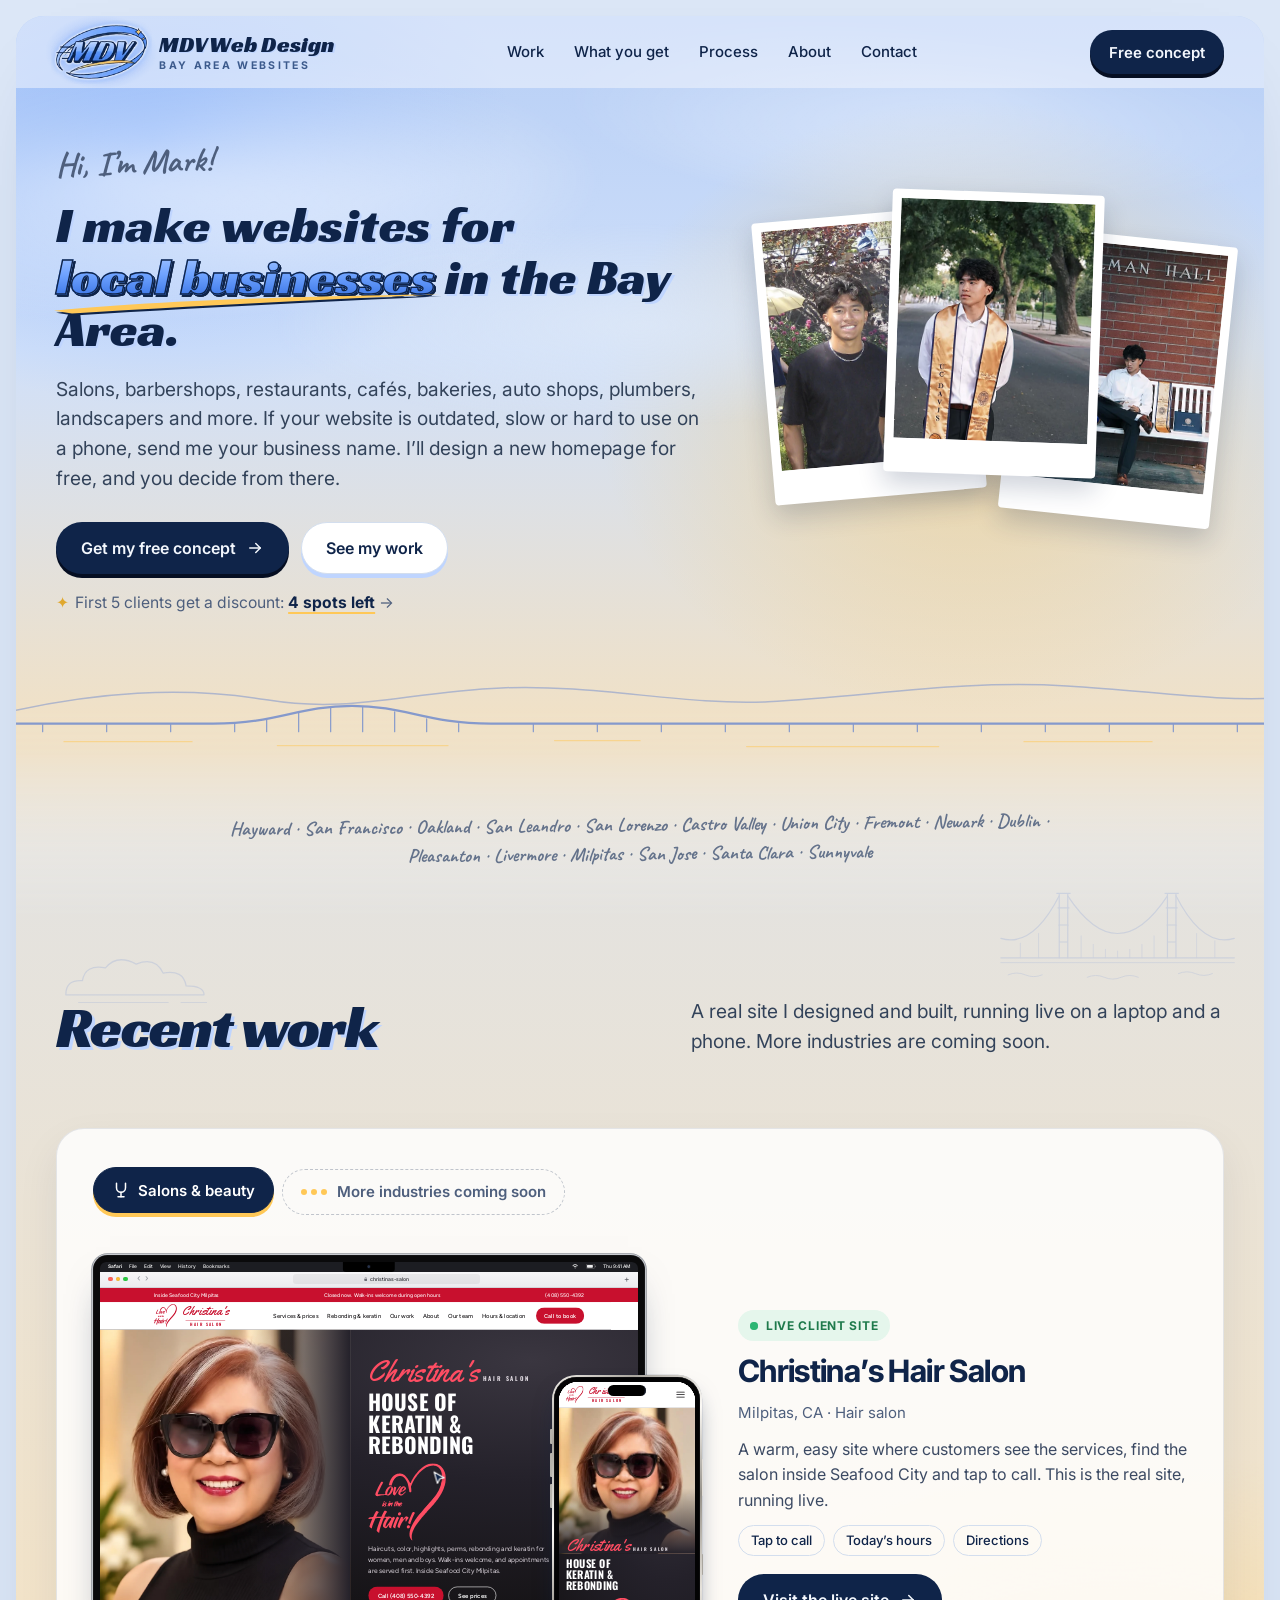
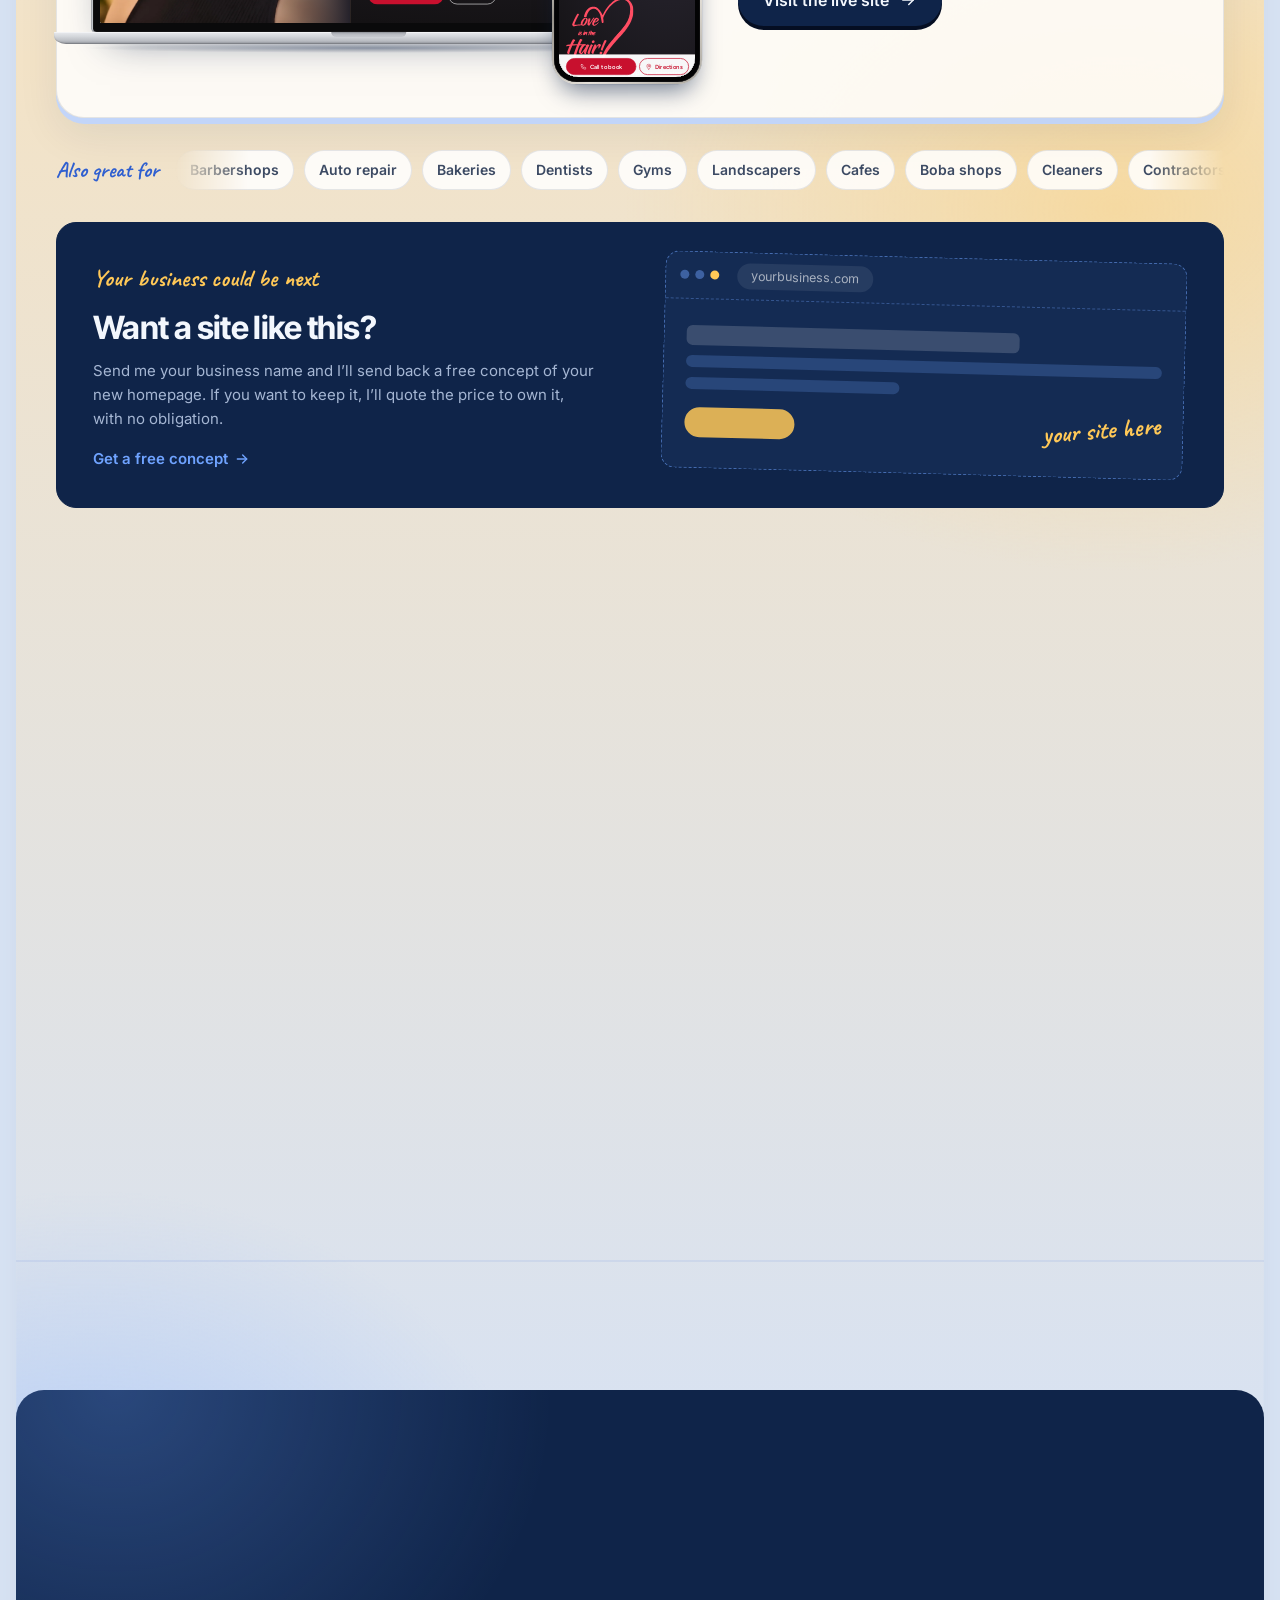
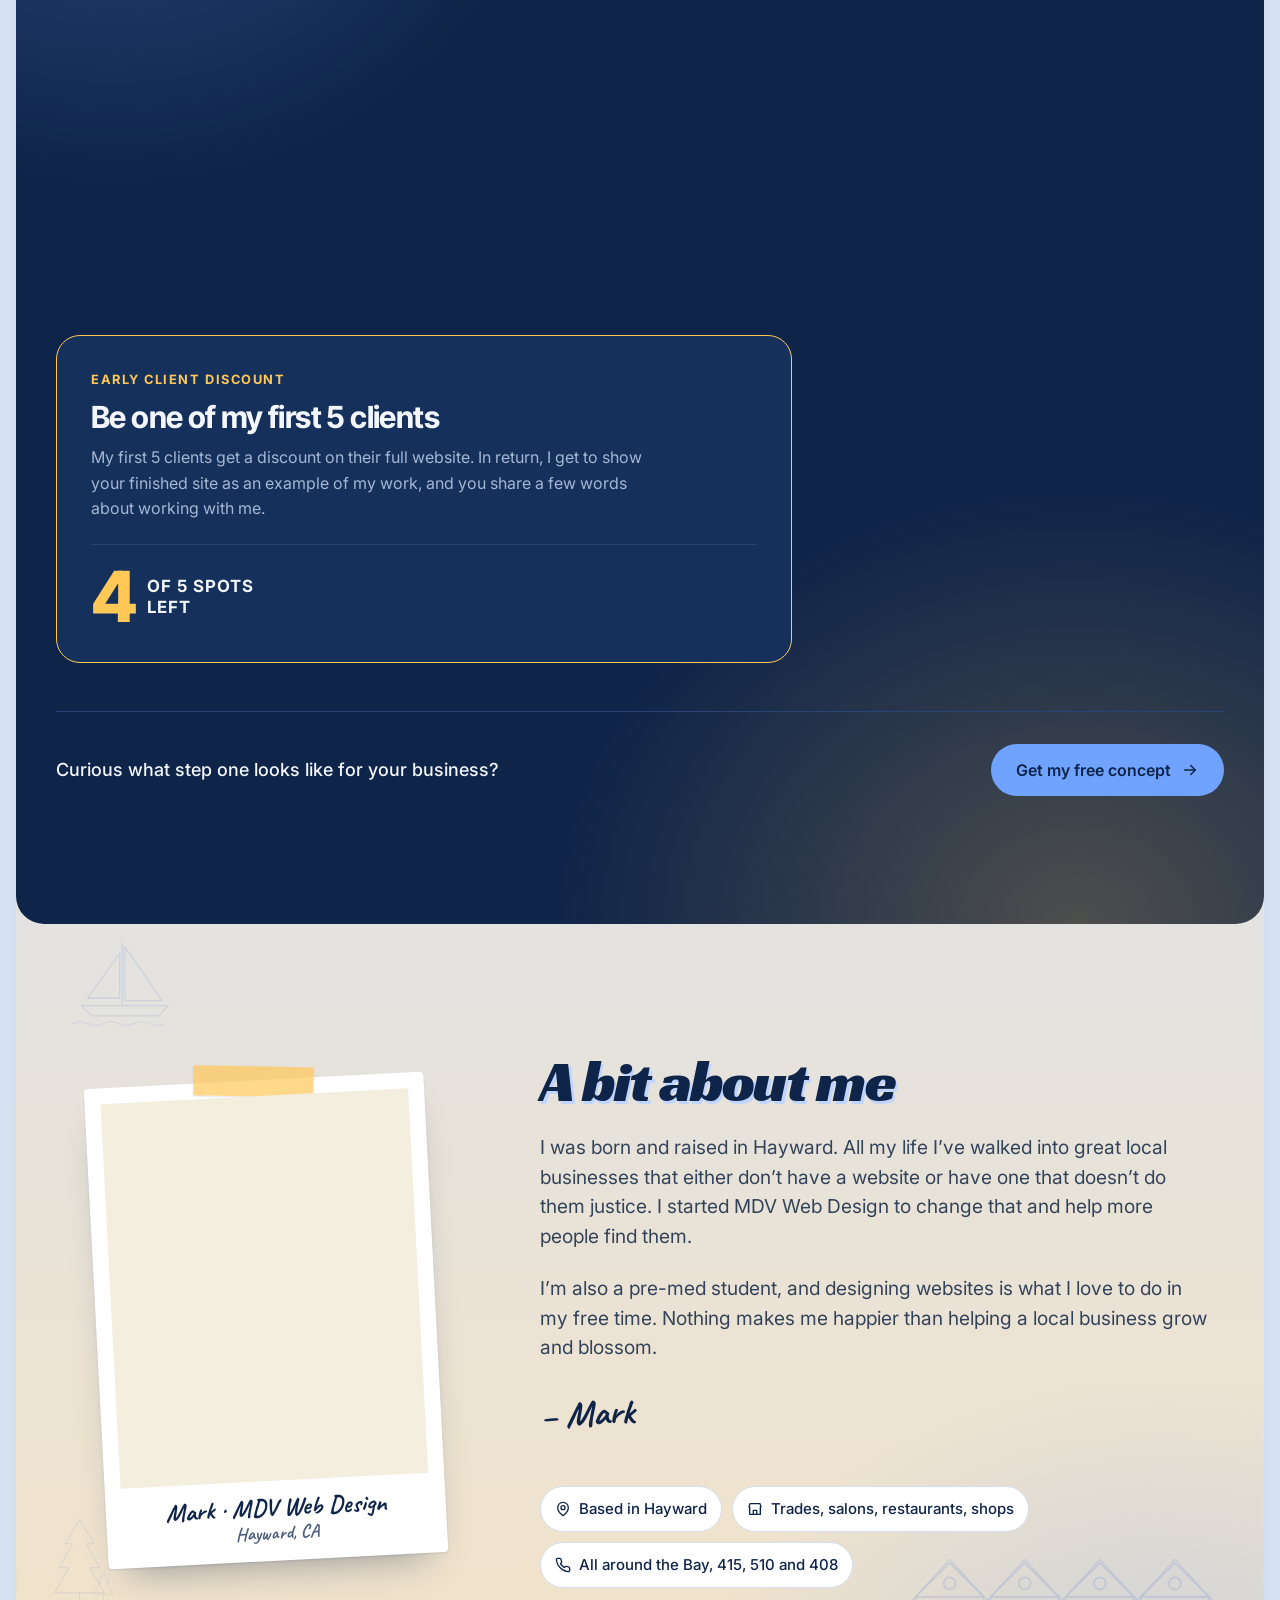
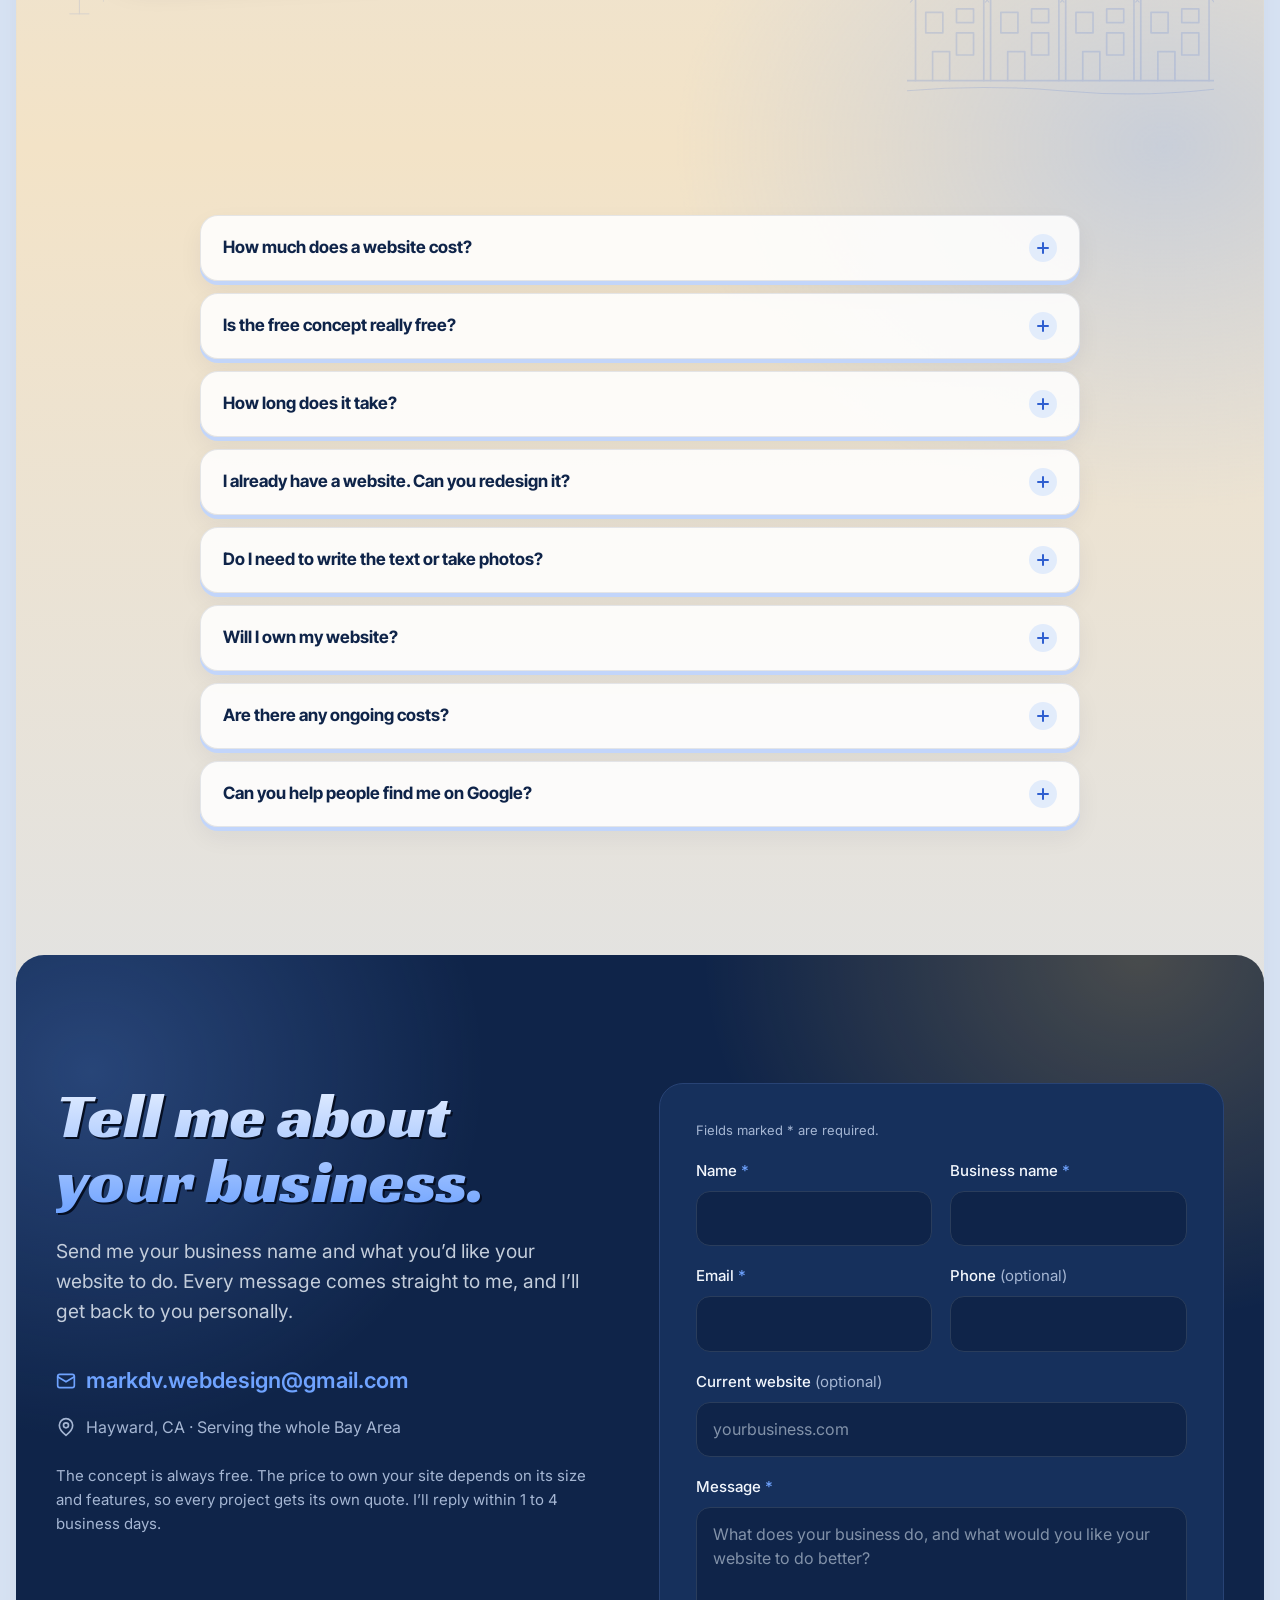
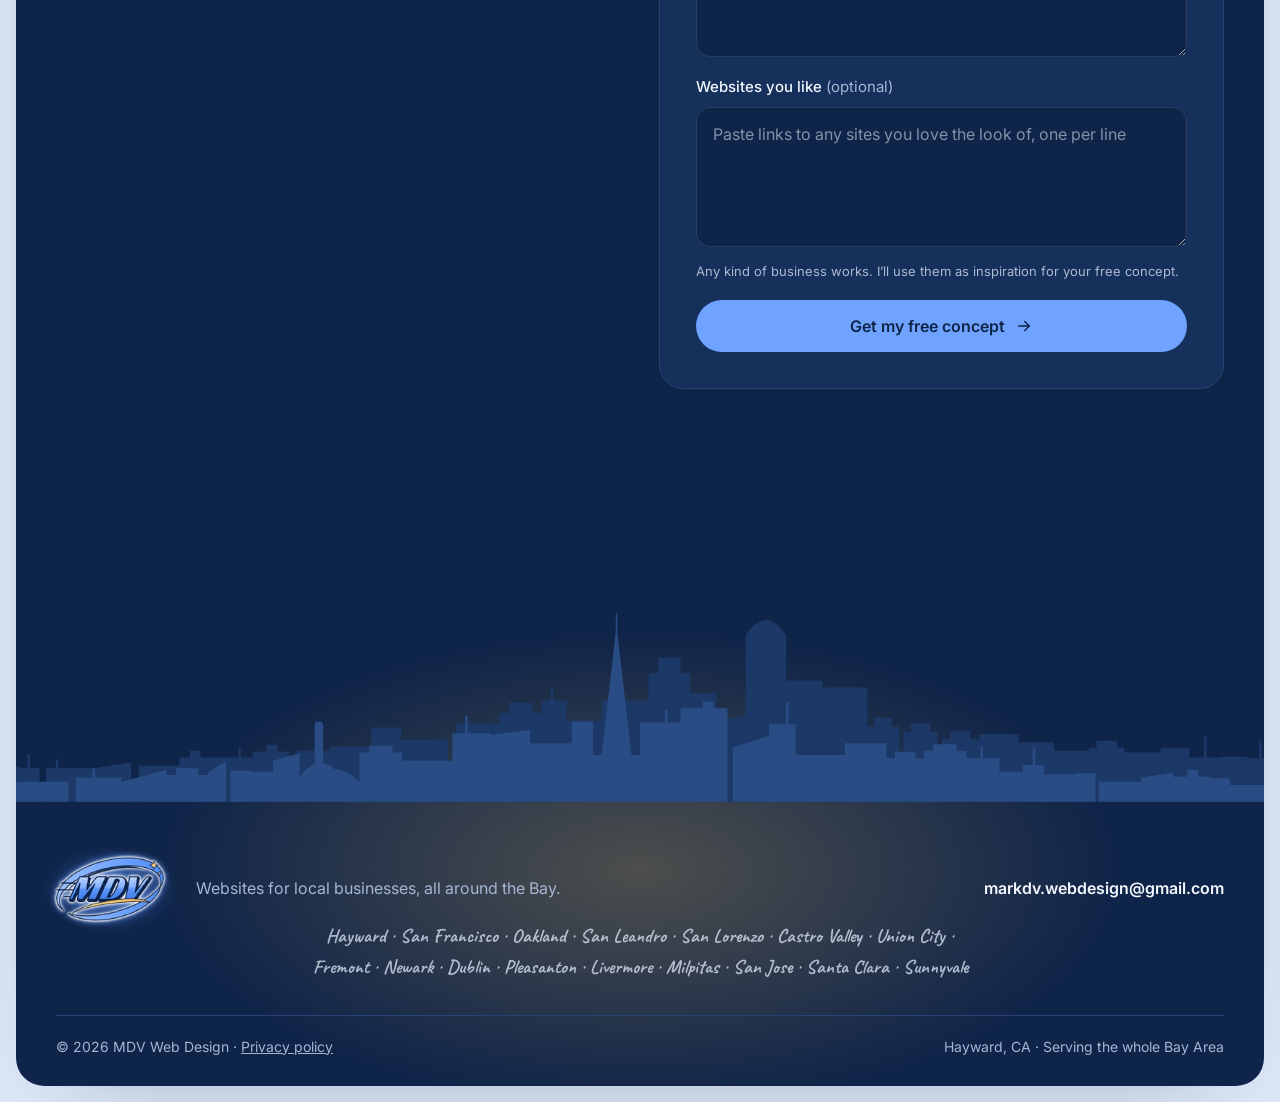
==== commit 679a69f2: "Hero collage as three tilted polaroids (Mark's pick) Co-Authored-By: Claude Opus 5.5 <noreply@anthro" ====
--- a/index.html
+++ b/index.html
@@ -28,7 +28,7 @@
   <link rel="preload" as="style" href="https://fonts.googleapis.com/css2?family=Racing+Sans+One&family=Inter+Tight:wght@700;800&family=Inter:wght@400;500;600&family=Caveat:wght@700&family=Instrument+Serif:ital@1&display=swap">
   <link rel="stylesheet" href="https://fonts.googleapis.com/css2?family=Racing+Sans+One&family=Inter+Tight:wght@700;800&family=Inter:wght@400;500;600&family=Caveat:wght@700&family=Instrument+Serif:ital@1&display=swap" media="print" onload="this.media='all'">
   <noscript><link rel="stylesheet" href="https://fonts.googleapis.com/css2?family=Racing+Sans+One&family=Inter+Tight:wght@700;800&family=Inter:wght@400;500;600&family=Caveat:wght@700&family=Instrument+Serif:ital@1&display=swap"></noscript>
-  <link rel="stylesheet" href="styles.css?v=3e9b6ac0">
+  <link rel="stylesheet" href="styles.css?v=d594e936">
   <script>document.documentElement.classList.add('js');</script>
   <script type="application/ld+json">{"@context":"https://schema.org","@type":"ProfessionalService","name":"MDV Web Design","description":"Modern, mobile-friendly websites for Bay Area businesses, based in Hayward. Free concept redesigns.","url":"https://mdvwebdesign.com/","email":"markdv.webdesign@gmail.com","image":"https://mdvwebdesign.com/assets/og.png?v=3","logo":"https://mdvwebdesign.com/assets/logo-mark-512.png","founder":{"@type":"Person","name":"Mark"},"address":{"@type":"PostalAddress","addressLocality":"Hayward","addressRegion":"CA","addressCountry":"US"},"areaServed":[{"@type":"City","name":"Hayward"},{"@type":"City","name":"San Francisco"},{"@type":"City","name":"Oakland"},{"@type":"City","name":"San Leandro"},{"@type":"City","name":"San Lorenzo"},{"@type":"City","name":"Castro Valley"},{"@type":"City","name":"Union City"},{"@type":"City","name":"Fremont"},{"@type":"City","name":"Newark"},{"@type":"City","name":"Dublin"},{"@type":"City","name":"Pleasanton"},{"@type":"City","name":"Livermore"},{"@type":"City","name":"Milpitas"},{"@type":"City","name":"San Jose"},{"@type":"City","name":"Santa Clara"},{"@type":"City","name":"Sunnyvale"}],"knowsAbout":["Web design","Website redesign","Local SEO","Mobile-friendly websites"]}</script>
   <script type="application/ld+json">{"@context":"https://schema.org","@type":"FAQPage","mainEntity":[{"@type":"Question","name":"How much does a website cost?","acceptedAnswer":{"@type":"Answer","text":"Every business needs something a little different, so every project gets its own quote based on the pages and features you need. The concept is always free, so you see exactly what you would be getting before you spend anything."}},{"@type":"Question","name":"Is the free concept really free?","acceptedAnswer":{"@type":"Answer","text":"Yes. I design a new homepage for your business and send it to you. If you don\u2019t love it, you owe nothing and there are no hard feelings."}},{"@type":"Question","name":"How long does it take?","acceptedAnswer":{"@type":"Answer","text":"Most small business sites take about 2 to 4 weeks from the day you say yes to launch day. Having your photos and info ready speeds things up."}},{"@type":"Question","name":"I already have a website. Can you redesign it?","acceptedAnswer":{"@type":"Answer","text":"Absolutely. Most of my work is giving older sites a fresh look that works on phones. I can keep your domain, so customers still find you at the same address."}},{"@type":"Question","name":"Do I need to write the text or take photos?","acceptedAnswer":{"@type":"Answer","text":"No. I can write the words for you based on a quick chat, and use your own photos if you have them. Real photos of your work and your team always help the most."}},{"@type":"Question","name":"Will I own my website?","acceptedAnswer":{"@type":"Answer","text":"Yes. Once it\u2019s paid for, the site and the domain are yours. I\u2019m happy to stick around for updates, but you\u2019re never locked in."}},{"@type":"Question","name":"Are there any ongoing costs?","acceptedAnswer":{"@type":"Answer","text":"If you skip my monthly care plan, you pay the companies that keep your site online directly. Your domain name, like yourbusiness.com, renews every year and usually costs about $10 to $25 a year, depending on the name and the company. Some companies let you pay monthly instead. Hosting for a small site like this is often free, or a few dollars a month. None of that money goes to me. If you\u2019d rather not deal with it, my optional care plan covers hosting, monthly checkups and small updates for one monthly fee, and your domain always stays in your name."}},{"@type":"Question","name":"Can you help people find me on Google?","acceptedAnswer":{"@type":"Answer","text":"Every site I build is set up for Google from day one, with your services, hours and service area clearly listed. I can also help you set up or clean up your Google Business Profile."}}]}</script>
@@ -526,6 +526,6 @@
       <a class="mail" href="mailto:markdv.webdesign@gmail.com">markdv.webdesign@gmail.com</a>
     </div>
   </div>
-  <script src="script.js?v=3e9b6ac0" defer></script>
+  <script src="script.js?v=d594e936" defer></script>
 </body>
 </html>
--- a/styles.css
+++ b/styles.css
@@ -2487,22 +2487,22 @@
 @media (min-width: 900px) { .hero .hero__area--below { font-size: 1.2rem; margin-top: 20px; } }
 @media (min-width: 1024px) { .steps { grid-template-columns: repeat(3, 1fr); } }
 
-/* Photo collage of Mark: one tall photo with two smaller ones beside it, in a tidy grid */
-.collage { display: grid; grid-template-columns: 1.15fr 1fr; grid-template-rows: 1fr 1fr; gap: 10px; width: min(100%, 380px); aspect-ratio: 1.1; margin: 4px 0 18px; }
-.collage__pic { width: 100%; height: 100%; min-height: 0; object-fit: cover; border-radius: 16px; box-shadow: 0 10px 24px rgba(15, 36, 73, 0.16); transition: transform .35s var(--ease-out, ease); }
-.collage__pic--b { grid-row: 1 / 3; object-position: 50% 40%; }
-.collage__pic--c { object-position: 50% 35%; }
-.collage__pic--a { object-position: 45% 45%; }
-@media (hover: hover) { .collage__pic:hover { transform: translateY(-3px); } }
-@media (max-width: 899px) { .hero__photo.collage { order: 0; justify-self: start; } }
+/* Photo collage of Mark: three tilted polaroid snapshots */
+.collage { position: relative; width: min(100%, 380px); aspect-ratio: 1.3; margin: 8px 0 22px; }
+.collage__pic { position: absolute; width: 46%; height: auto; aspect-ratio: 3 / 4; object-fit: cover; background: #fff; border: 7px solid #fff; border-bottom-width: 26px; border-radius: 4px; box-shadow: 0 12px 26px rgba(15, 36, 73, 0.2); transition: transform .35s var(--ease-out, ease); }
+.collage__pic--a { left: 0; top: 6%; transform: rotate(-5deg); object-position: 40% 40%; }
+.collage__pic--b { left: 27%; top: 0; z-index: 2; transform: rotate(2deg); object-position: 50% 40%; }
+.collage__pic--c { right: 0; top: 12%; z-index: 1; transform: rotate(6deg); object-position: 55% 40%; }
+@media (hover: hover) { .collage:hover .collage__pic--a { transform: rotate(-7deg) translateX(-6px); } .collage:hover .collage__pic--c { transform: rotate(8deg) translateX(6px); } }
+@media (max-width: 899px) { .hero__photo.collage { order: 0; justify-self: center; } }
 @media (min-width: 900px) {
   .hero { display: grid; grid-template-columns: minmax(0, 1fr) auto; justify-items: stretch; text-align: left; column-gap: clamp(32px, 5vw, 80px); align-items: center; }
   .hero__copy { max-width: 44rem; justify-self: start; }
   .hero__sub { margin-inline: 0; }
   .hero__ctas { justify-content: flex-start; }
   .hero__hello { transform-origin: left; }
-  .hero__photo.collage { width: clamp(340px, 34vw, 480px); aspect-ratio: 0.95; margin: 0; gap: 12px; }
-  .collage__pic { border-radius: 20px; }
+  .hero__photo.collage { width: clamp(360px, 36vw, 520px); aspect-ratio: 1.25; margin: 0; }
+  .collage__pic { border-width: 9px; border-bottom-width: 34px; }
 }
 @media (prefers-reduced-motion: reduce) { .collage__pic { transition: none; } }
 @media (max-width: 899px) { .hero { display: grid; grid-template-columns: minmax(0, 1fr); } }
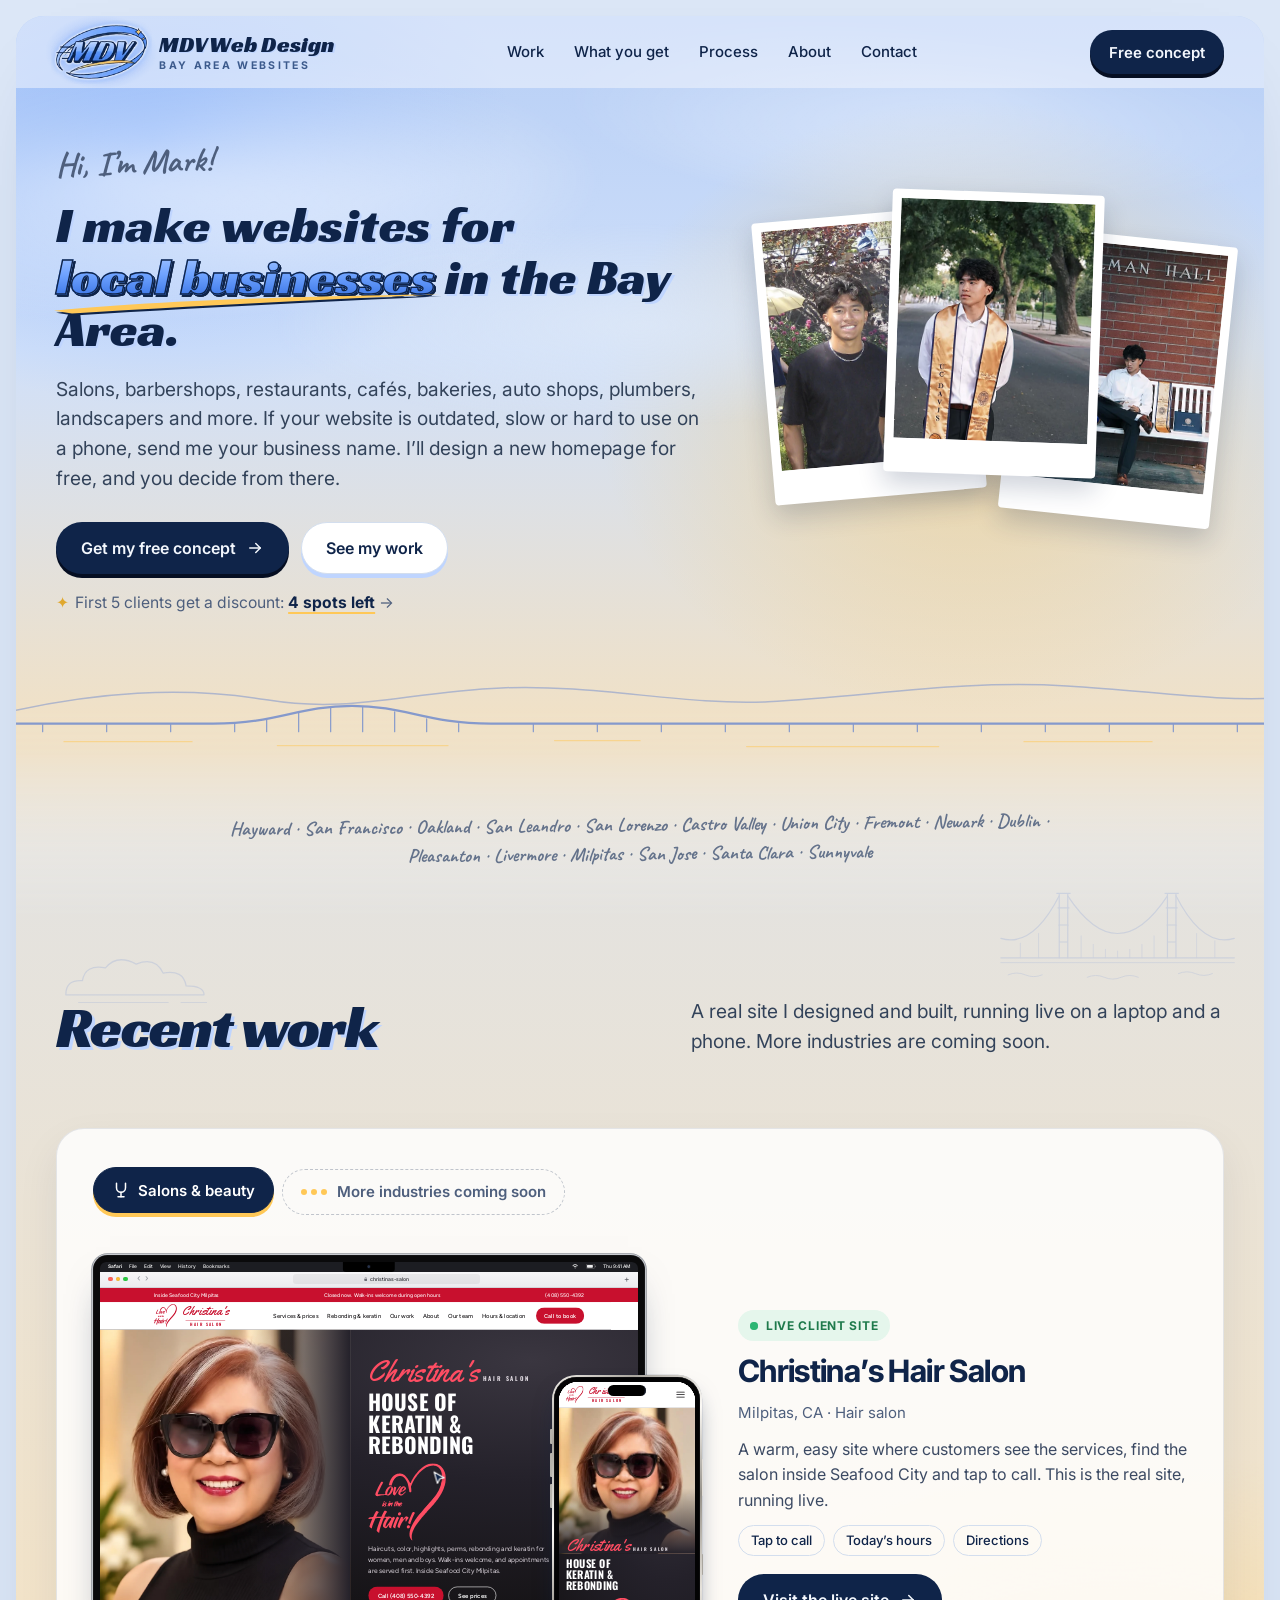
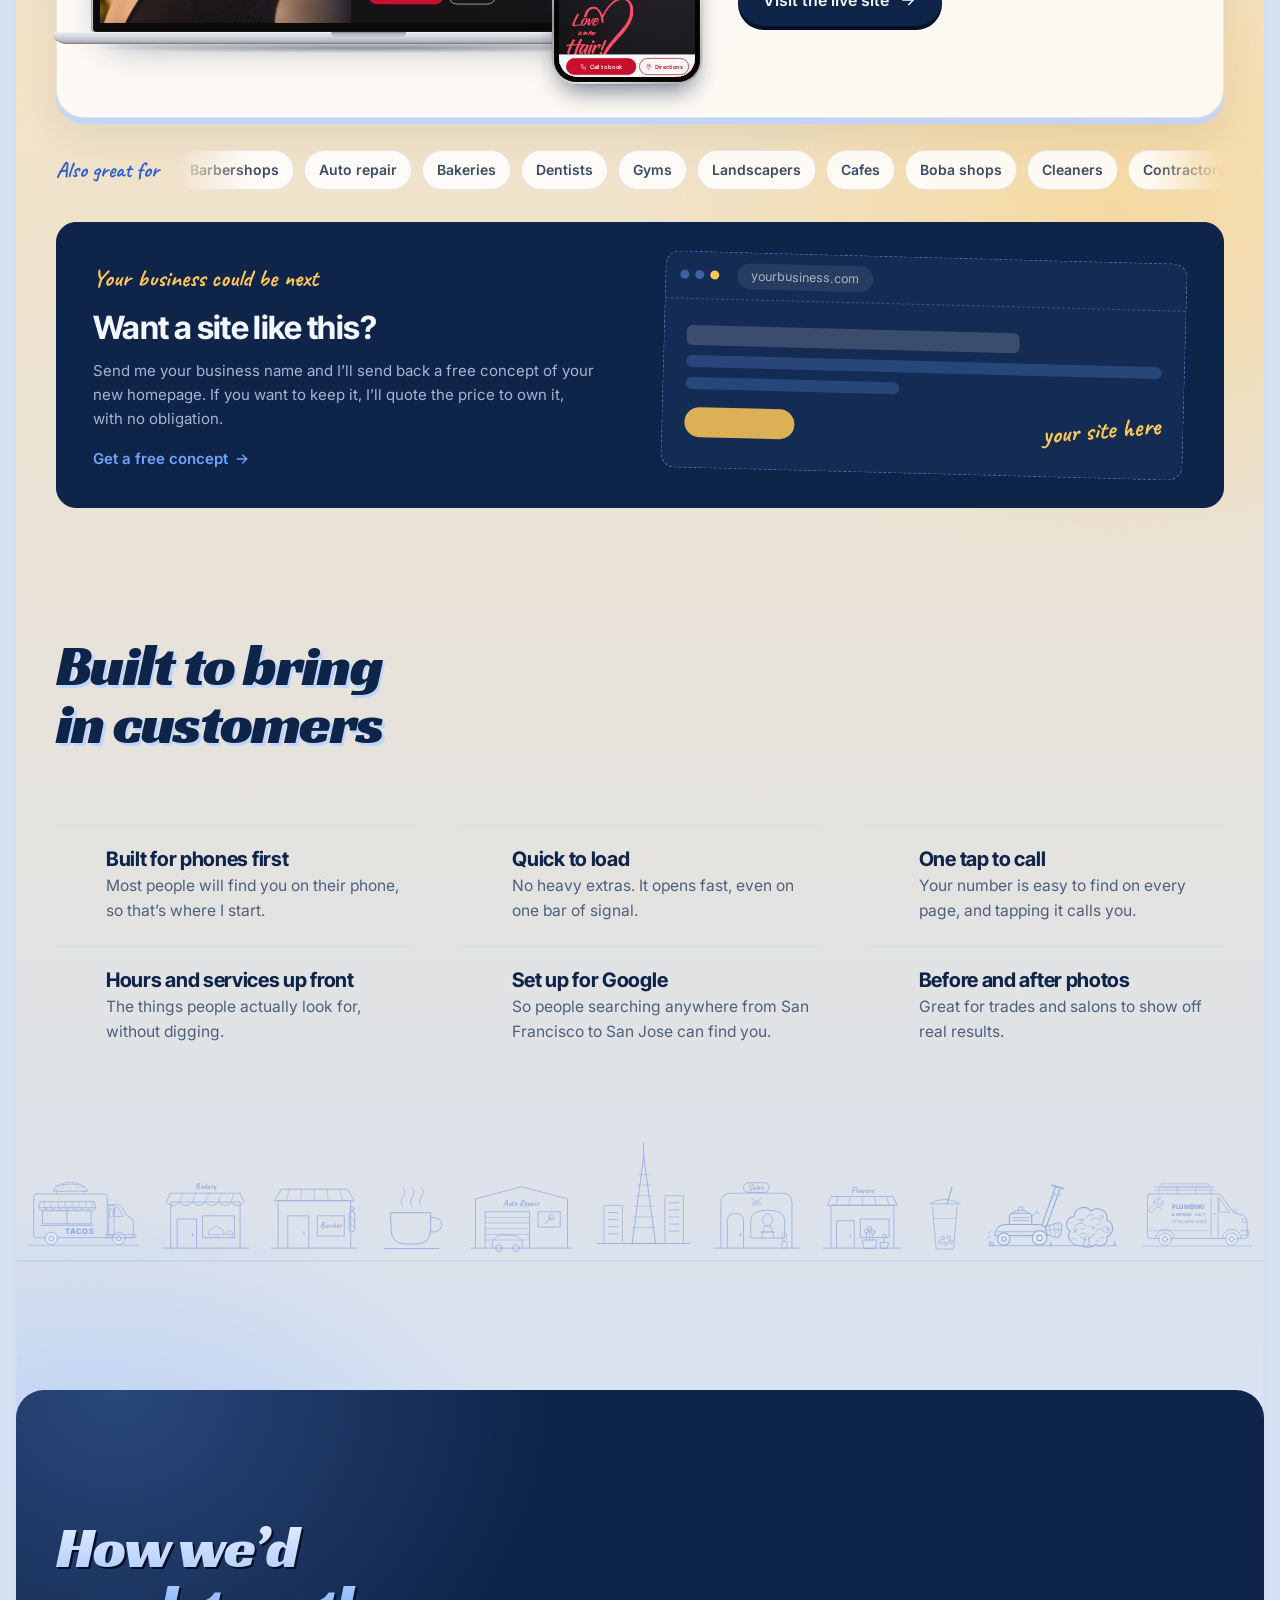
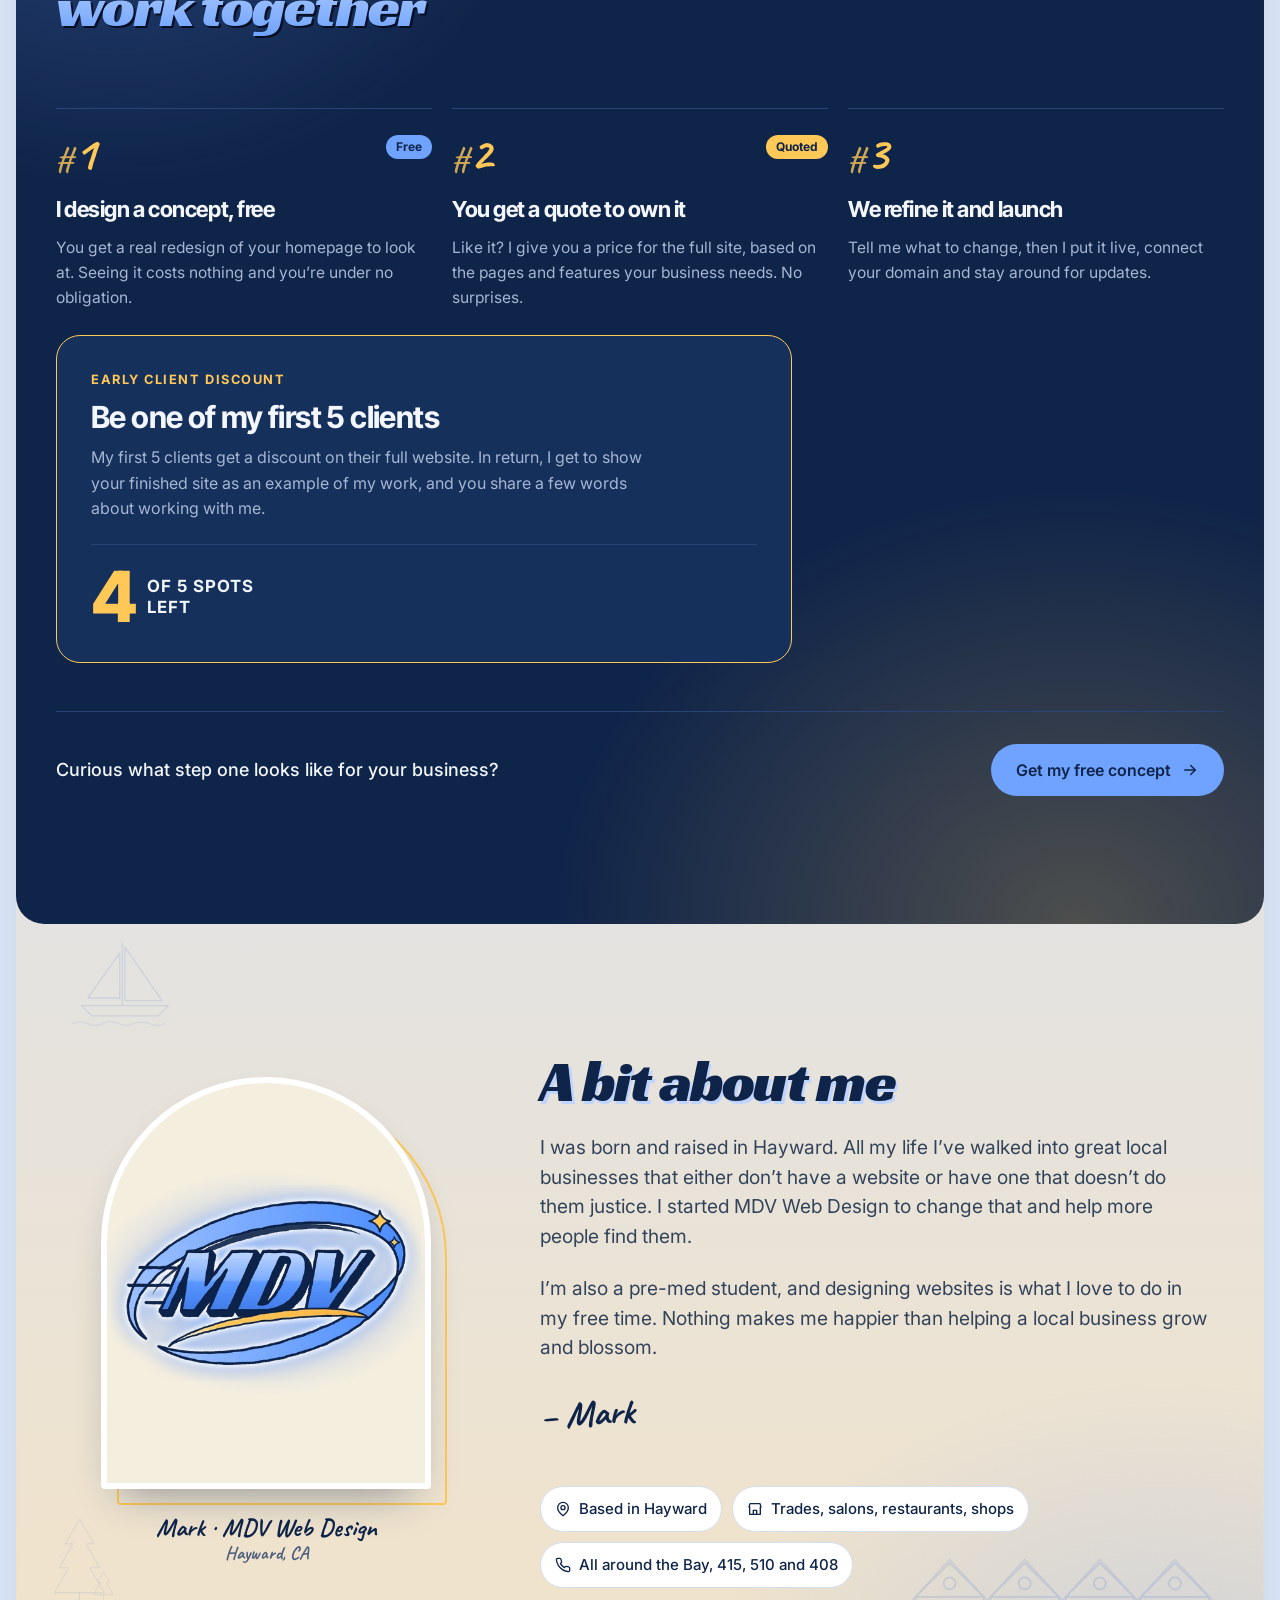
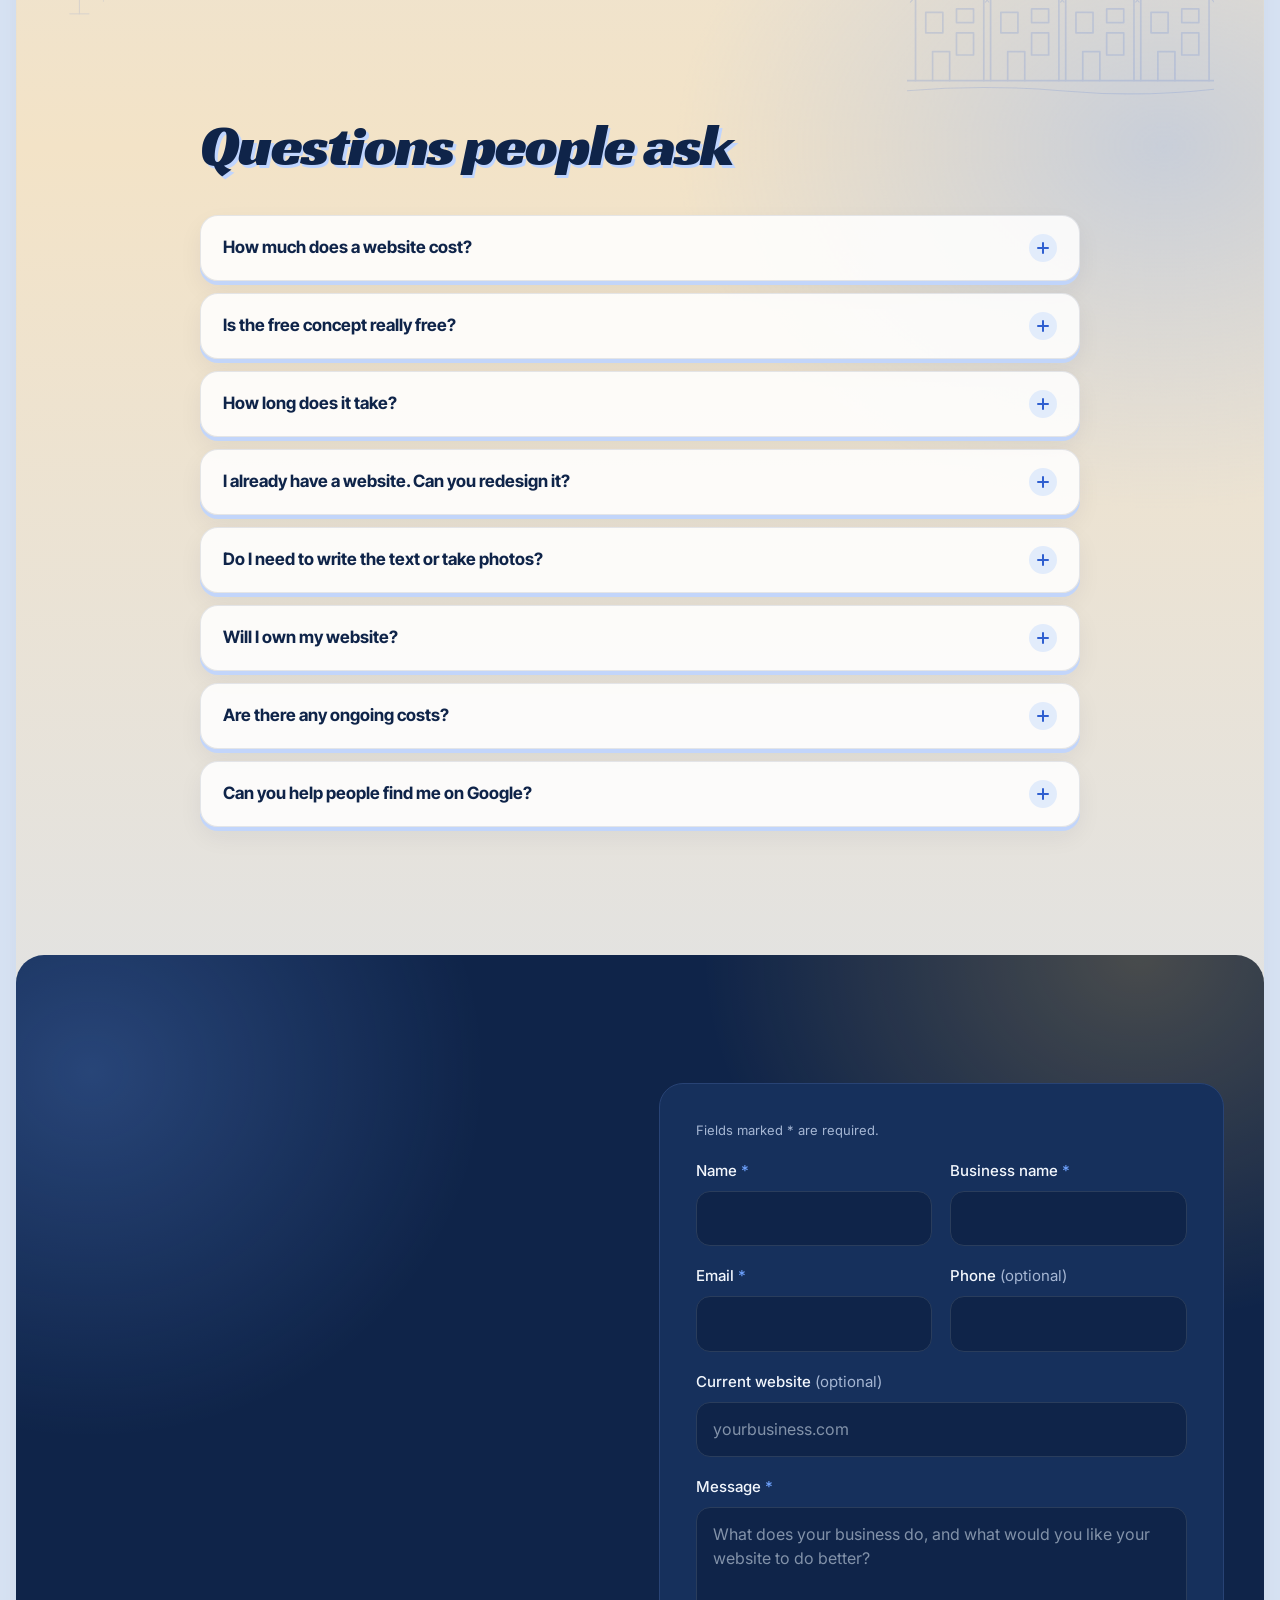
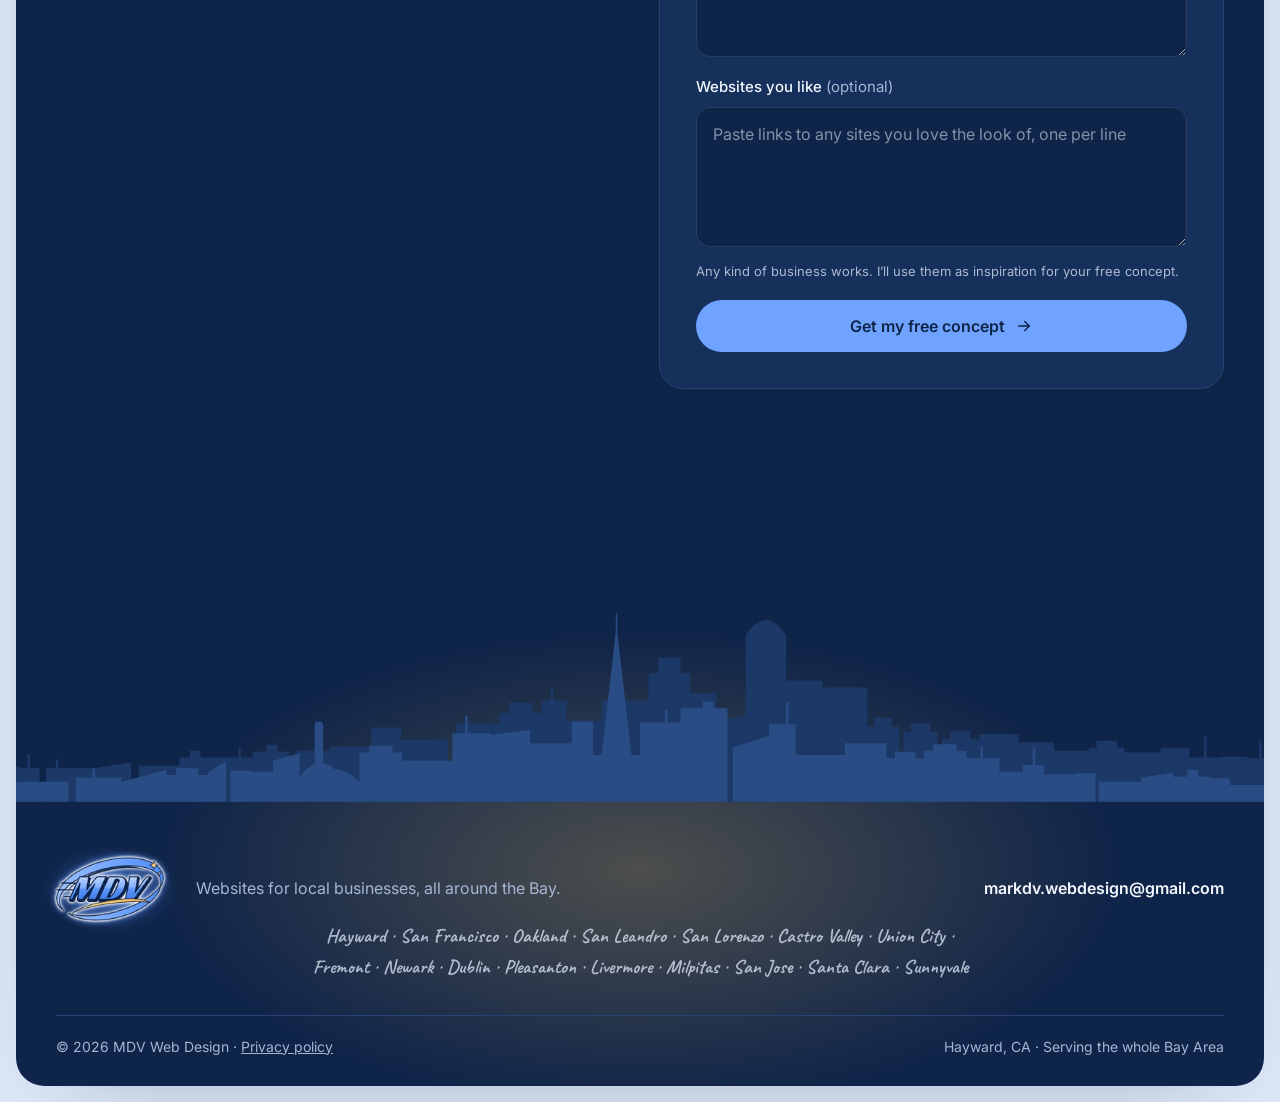
==== commit 0a13e7a7: "About photo: arched frame with gold outline instead of the taped polaroid; fix stray unclosed media " ====
--- a/index.html
+++ b/index.html
@@ -28,7 +28,7 @@
   <link rel="preload" as="style" href="https://fonts.googleapis.com/css2?family=Racing+Sans+One&family=Inter+Tight:wght@700;800&family=Inter:wght@400;500;600&family=Caveat:wght@700&family=Instrument+Serif:ital@1&display=swap">
   <link rel="stylesheet" href="https://fonts.googleapis.com/css2?family=Racing+Sans+One&family=Inter+Tight:wght@700;800&family=Inter:wght@400;500;600&family=Caveat:wght@700&family=Instrument+Serif:ital@1&display=swap" media="print" onload="this.media='all'">
   <noscript><link rel="stylesheet" href="https://fonts.googleapis.com/css2?family=Racing+Sans+One&family=Inter+Tight:wght@700;800&family=Inter:wght@400;500;600&family=Caveat:wght@700&family=Instrument+Serif:ital@1&display=swap"></noscript>
-  <link rel="stylesheet" href="styles.css?v=d594e936">
+  <link rel="stylesheet" href="styles.css?v=b0074a36">
   <script>document.documentElement.classList.add('js');</script>
   <script type="application/ld+json">{"@context":"https://schema.org","@type":"ProfessionalService","name":"MDV Web Design","description":"Modern, mobile-friendly websites for Bay Area businesses, based in Hayward. Free concept redesigns.","url":"https://mdvwebdesign.com/","email":"markdv.webdesign@gmail.com","image":"https://mdvwebdesign.com/assets/og.png?v=3","logo":"https://mdvwebdesign.com/assets/logo-mark-512.png","founder":{"@type":"Person","name":"Mark"},"address":{"@type":"PostalAddress","addressLocality":"Hayward","addressRegion":"CA","addressCountry":"US"},"areaServed":[{"@type":"City","name":"Hayward"},{"@type":"City","name":"San Francisco"},{"@type":"City","name":"Oakland"},{"@type":"City","name":"San Leandro"},{"@type":"City","name":"San Lorenzo"},{"@type":"City","name":"Castro Valley"},{"@type":"City","name":"Union City"},{"@type":"City","name":"Fremont"},{"@type":"City","name":"Newark"},{"@type":"City","name":"Dublin"},{"@type":"City","name":"Pleasanton"},{"@type":"City","name":"Livermore"},{"@type":"City","name":"Milpitas"},{"@type":"City","name":"San Jose"},{"@type":"City","name":"Santa Clara"},{"@type":"City","name":"Sunnyvale"}],"knowsAbout":["Web design","Website redesign","Local SEO","Mobile-friendly websites"]}</script>
   <script type="application/ld+json">{"@context":"https://schema.org","@type":"FAQPage","mainEntity":[{"@type":"Question","name":"How much does a website cost?","acceptedAnswer":{"@type":"Answer","text":"Every business needs something a little different, so every project gets its own quote based on the pages and features you need. The concept is always free, so you see exactly what you would be getting before you spend anything."}},{"@type":"Question","name":"Is the free concept really free?","acceptedAnswer":{"@type":"Answer","text":"Yes. I design a new homepage for your business and send it to you. If you don\u2019t love it, you owe nothing and there are no hard feelings."}},{"@type":"Question","name":"How long does it take?","acceptedAnswer":{"@type":"Answer","text":"Most small business sites take about 2 to 4 weeks from the day you say yes to launch day. Having your photos and info ready speeds things up."}},{"@type":"Question","name":"I already have a website. Can you redesign it?","acceptedAnswer":{"@type":"Answer","text":"Absolutely. Most of my work is giving older sites a fresh look that works on phones. I can keep your domain, so customers still find you at the same address."}},{"@type":"Question","name":"Do I need to write the text or take photos?","acceptedAnswer":{"@type":"Answer","text":"No. I can write the words for you based on a quick chat, and use your own photos if you have them. Real photos of your work and your team always help the most."}},{"@type":"Question","name":"Will I own my website?","acceptedAnswer":{"@type":"Answer","text":"Yes. Once it\u2019s paid for, the site and the domain are yours. I\u2019m happy to stick around for updates, but you\u2019re never locked in."}},{"@type":"Question","name":"Are there any ongoing costs?","acceptedAnswer":{"@type":"Answer","text":"If you skip my monthly care plan, you pay the companies that keep your site online directly. Your domain name, like yourbusiness.com, renews every year and usually costs about $10 to $25 a year, depending on the name and the company. Some companies let you pay monthly instead. Hosting for a small site like this is often free, or a few dollars a month. None of that money goes to me. If you\u2019d rather not deal with it, my optional care plan covers hosting, monthly checkups and small updates for one monthly fee, and your domain always stays in your name."}},{"@type":"Question","name":"Can you help people find me on Google?","acceptedAnswer":{"@type":"Answer","text":"Every site I build is set up for Google from day one, with your services, hours and service area clearly listed. I can also help you set up or clean up your Google Business Profile."}}]}</script>
@@ -526,6 +526,6 @@
       <a class="mail" href="mailto:markdv.webdesign@gmail.com">markdv.webdesign@gmail.com</a>
     </div>
   </div>
-  <script src="script.js?v=d594e936" defer></script>
+  <script src="script.js?v=b0074a36" defer></script>
 </body>
 </html>
--- a/styles.css
+++ b/styles.css
@@ -2509,4 +2509,10 @@
 
 /* Homey touch: handwritten sign-off */
 .about__sign { font-size: clamp(1.8rem, 3vw, 2.3rem); color: var(--ink); margin: 2px 0 18px; transform: rotate(-3deg); transform-origin: left; }
-@media (min-width: 900px) { +/* About photo: an arched frame with a gold outline behind it (the hero uses polaroids) */
+.polaroid { padding: 0; background: transparent; box-shadow: none; border-radius: 0; transform: none; width: min(100%, 330px); }
+.js .polaroid.reveal, .js .polaroid.reveal.is-visible { transform: none; }
+.polaroid__tape { display: none; }
+.polaroid__window { border-radius: 999px 999px 22px 22px; border: 6px solid #fff; box-shadow: 0 22px 44px -20px rgba(15, 36, 73, 0.45); background: #F4EEDF; }
+.polaroid::before { content: ""; position: absolute; left: 0; right: 0; top: 0; aspect-ratio: 4 / 5; border: 2.5px solid var(--violet); border-radius: 999px 999px 22px 22px; transform: translate(16px, 16px); z-index: -1; }
+.polaroid figcaption { padding: 26px 4px 0; }
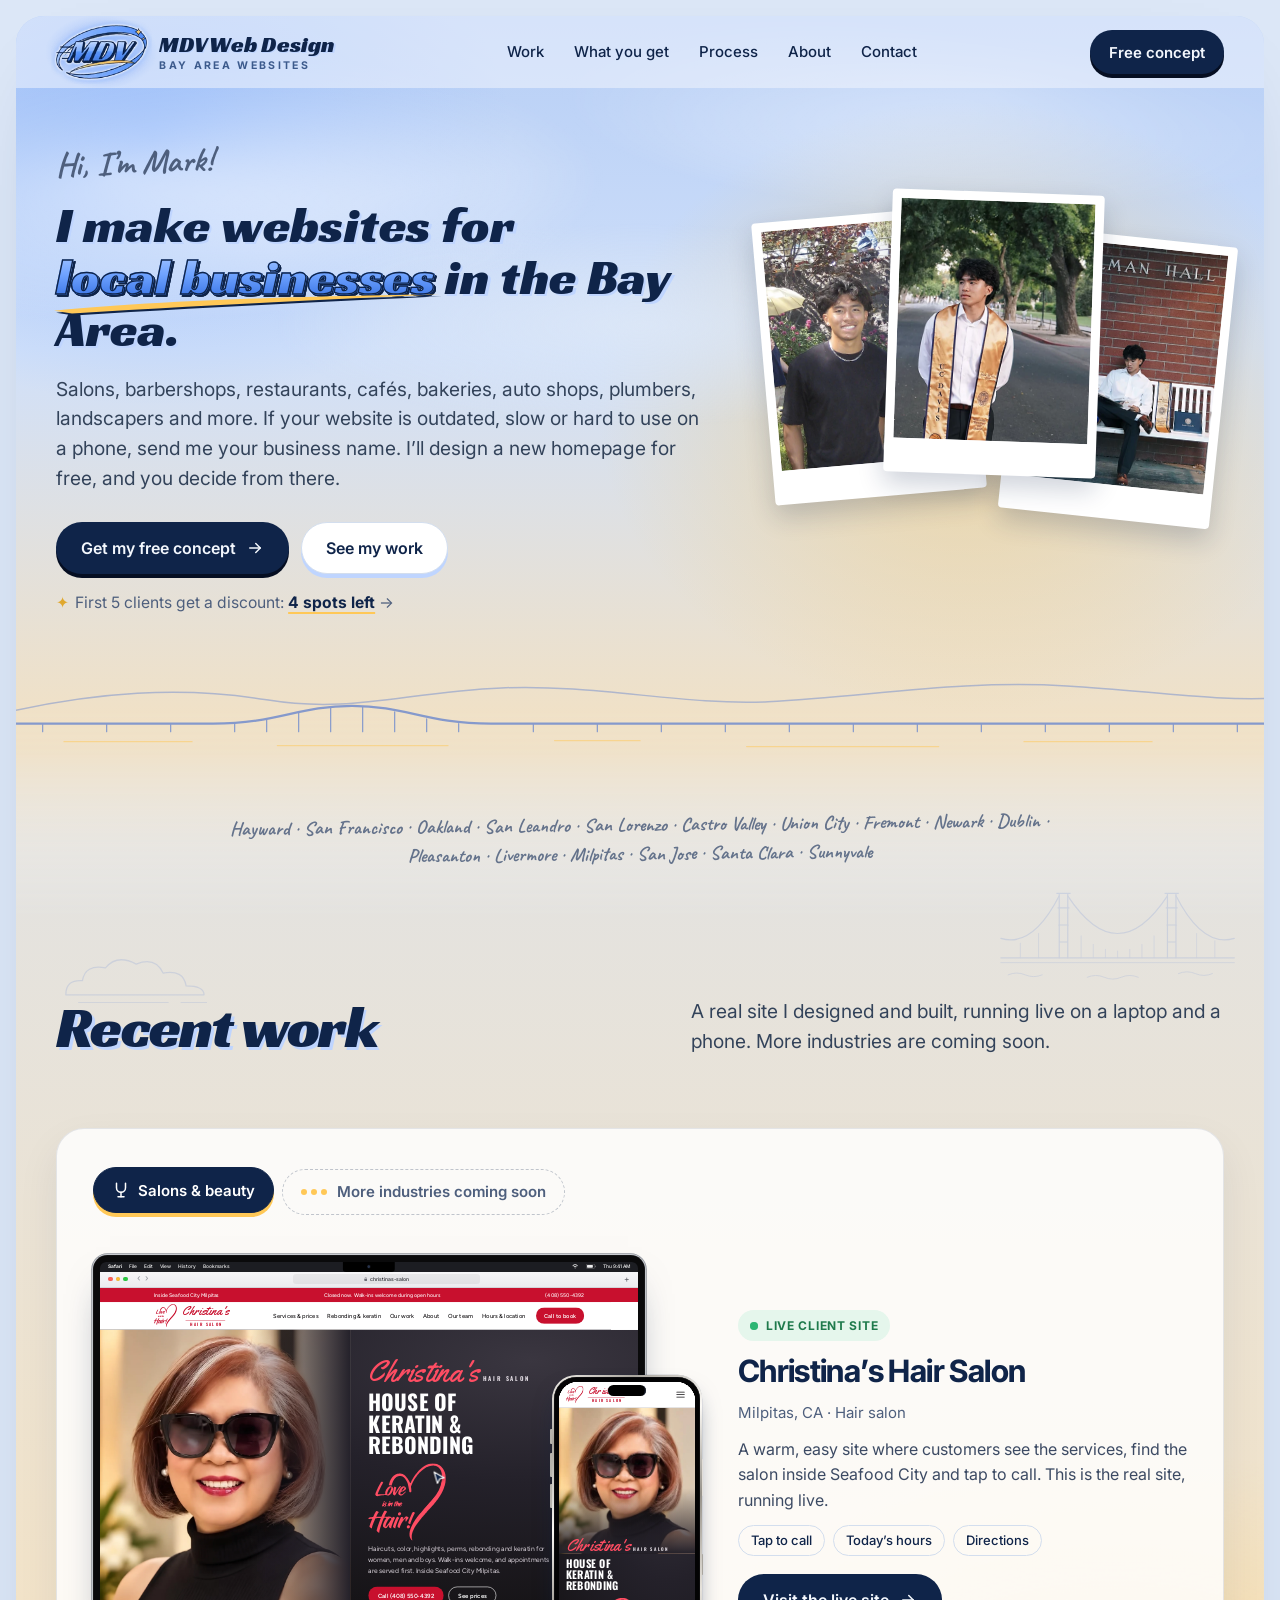
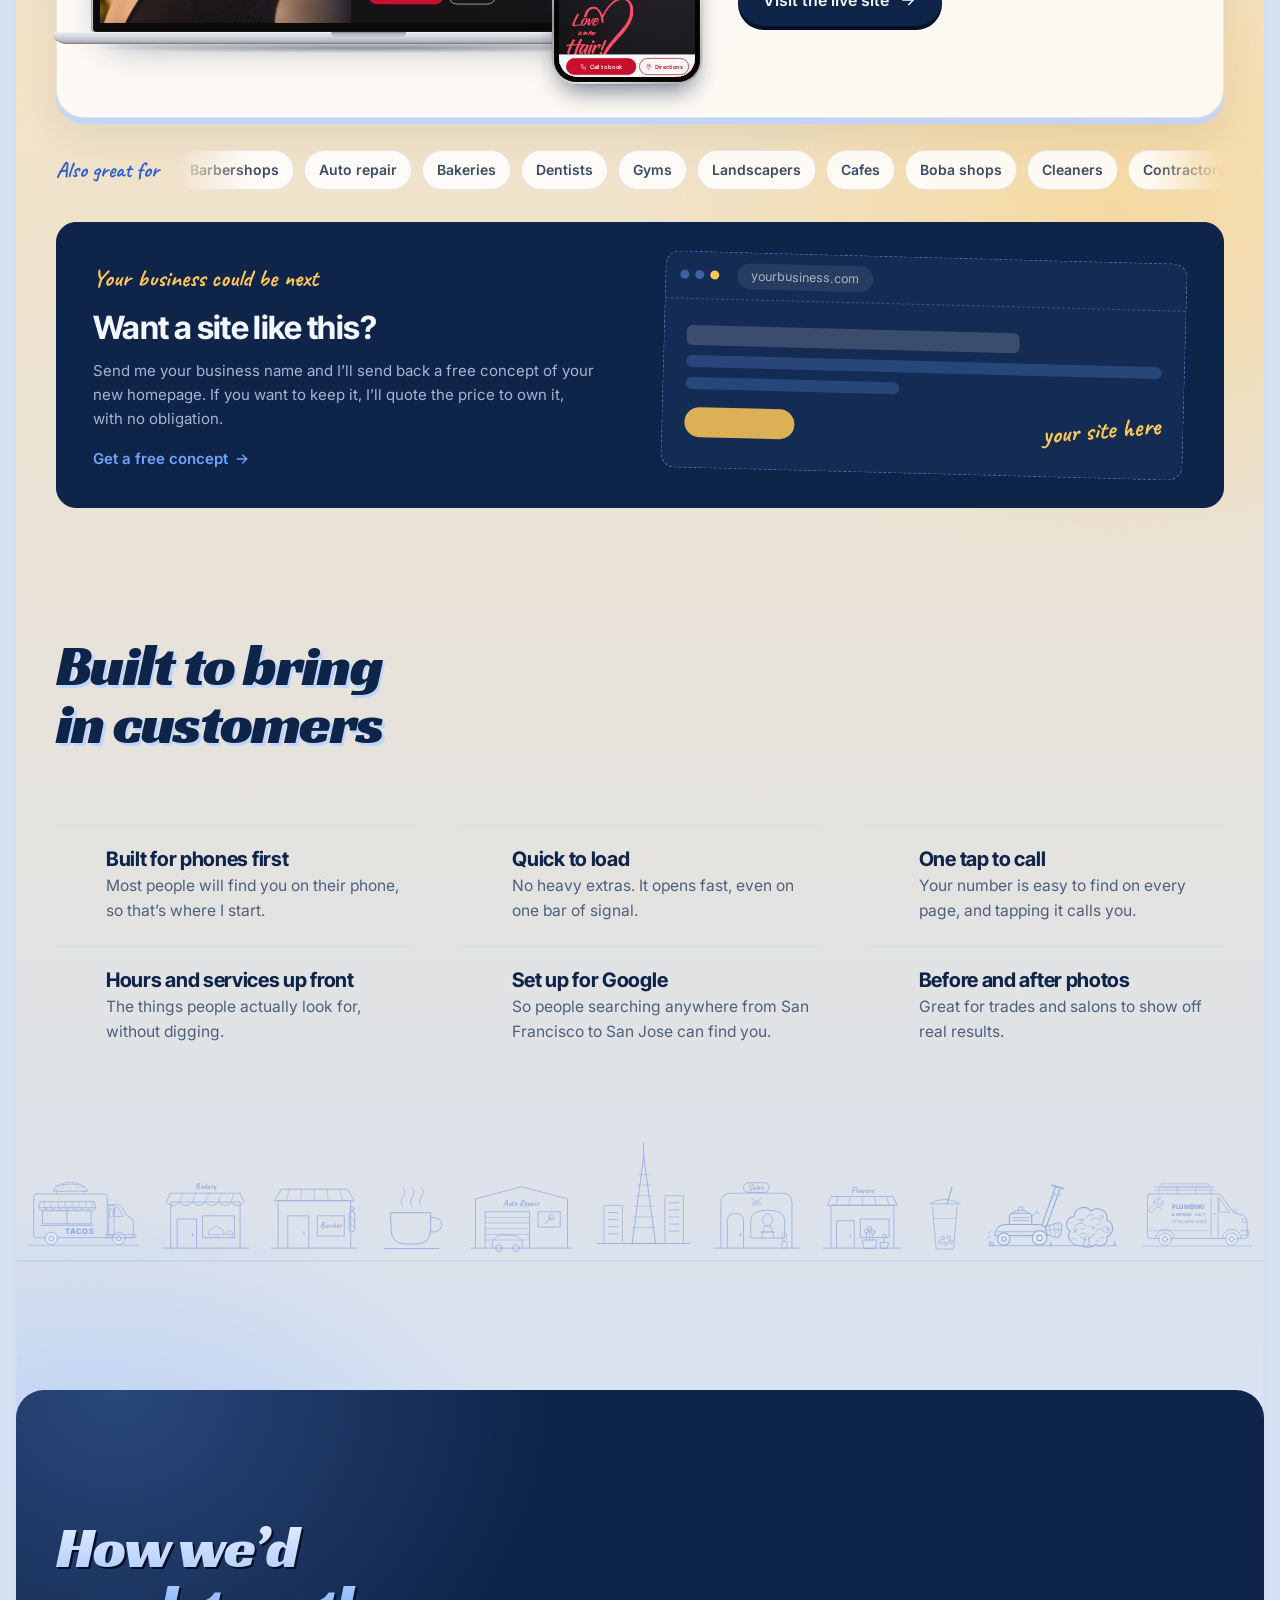
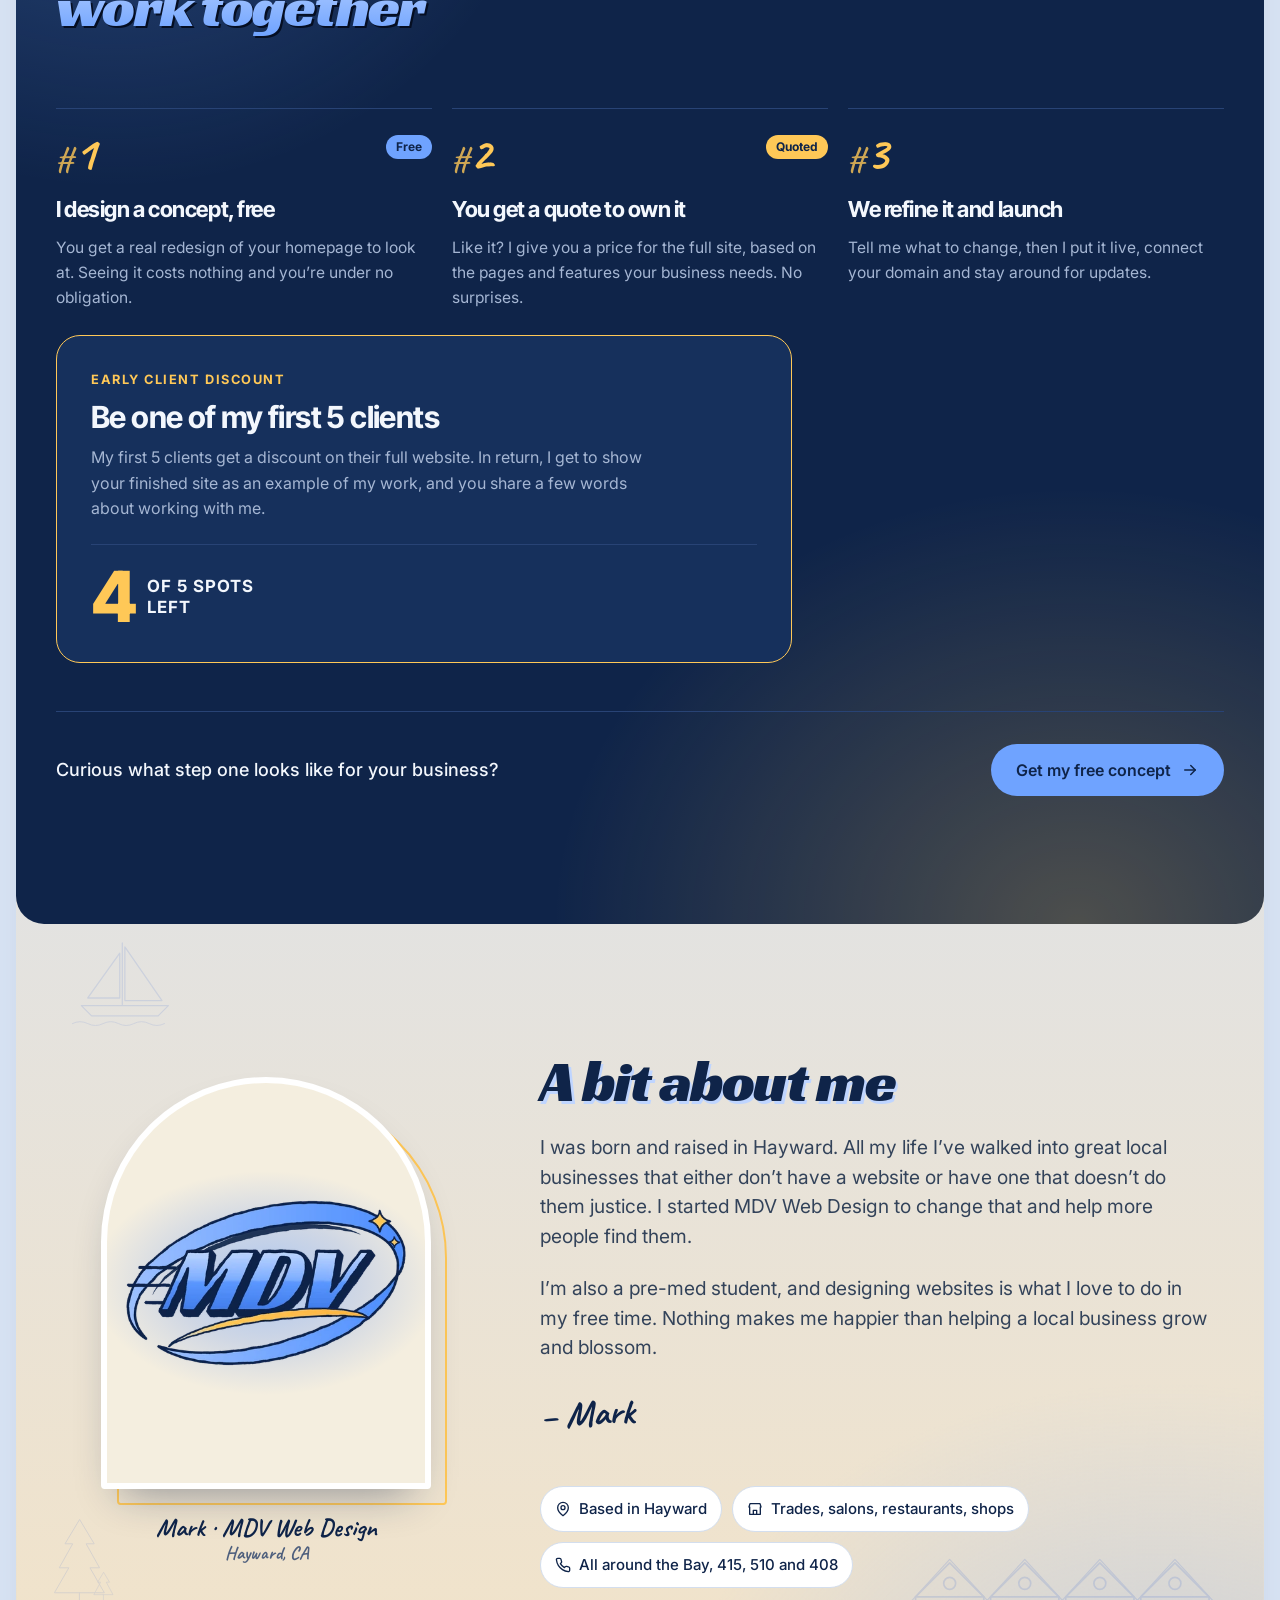
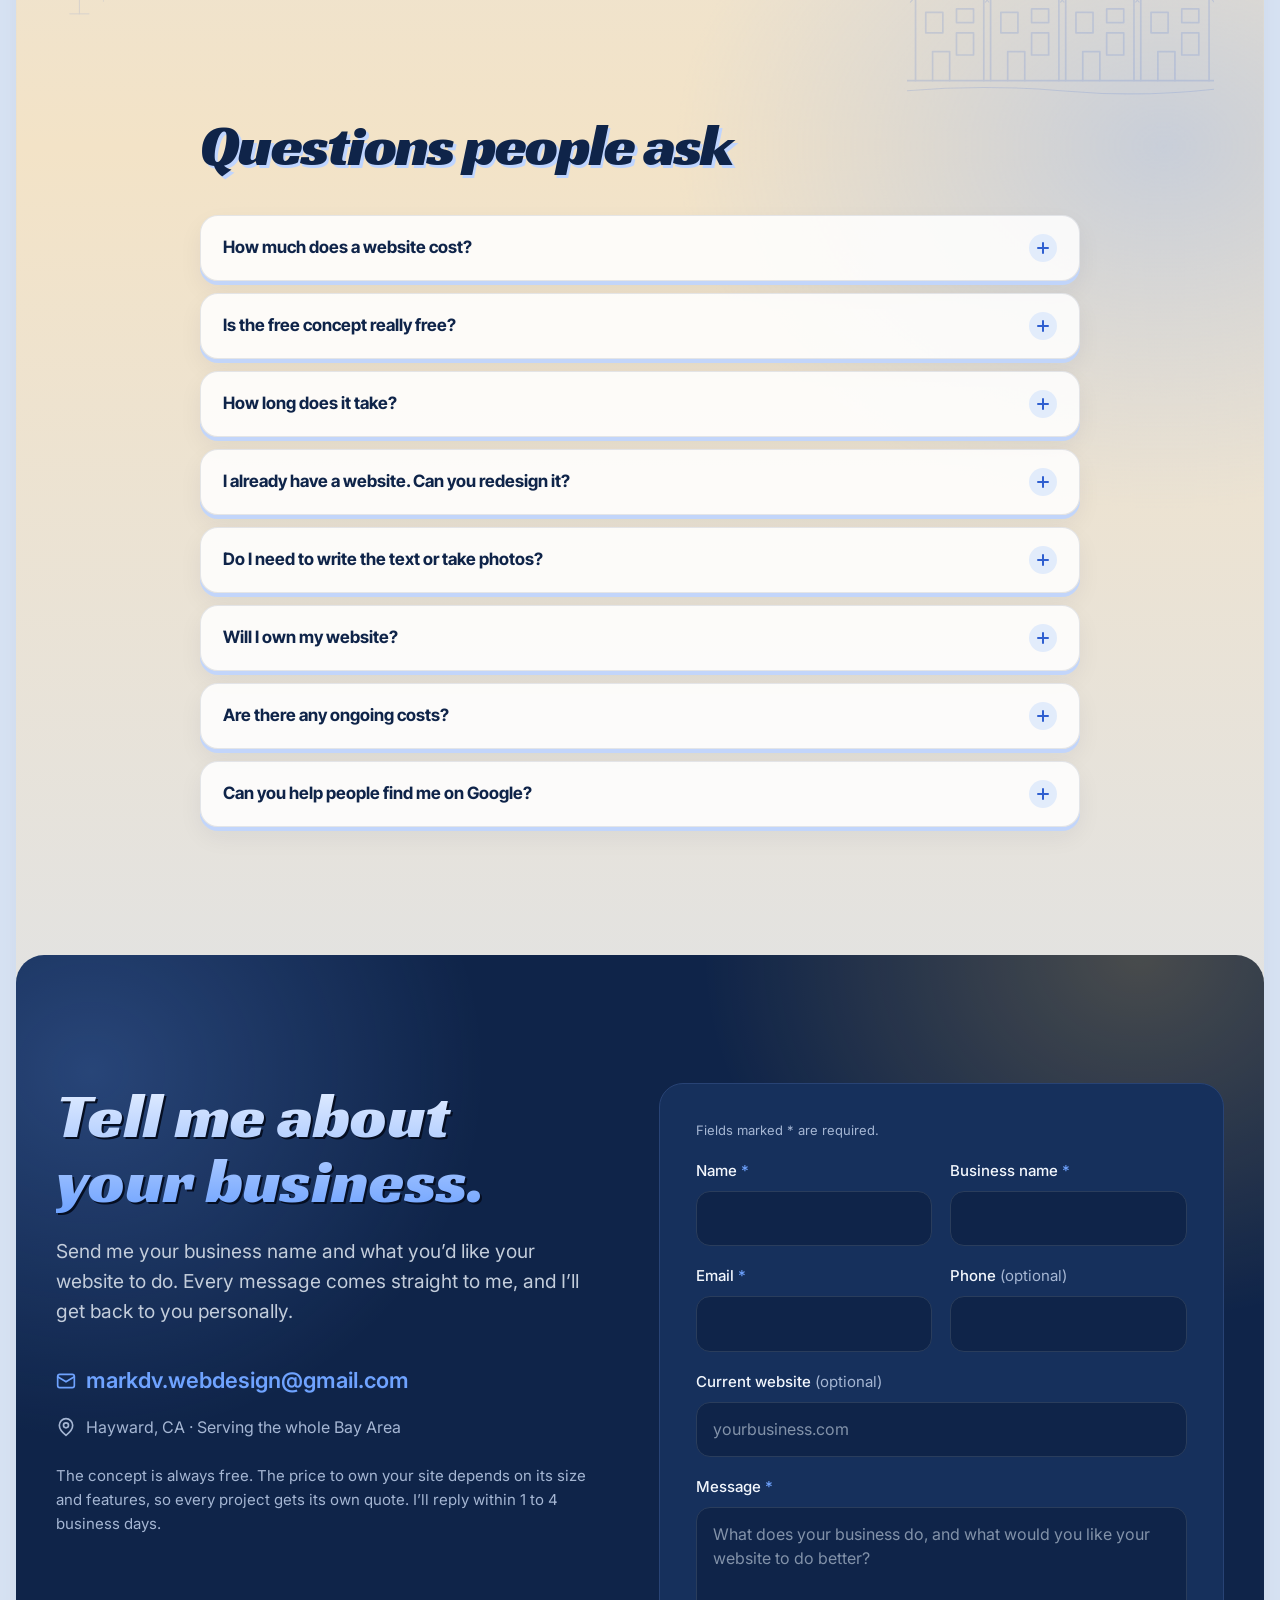
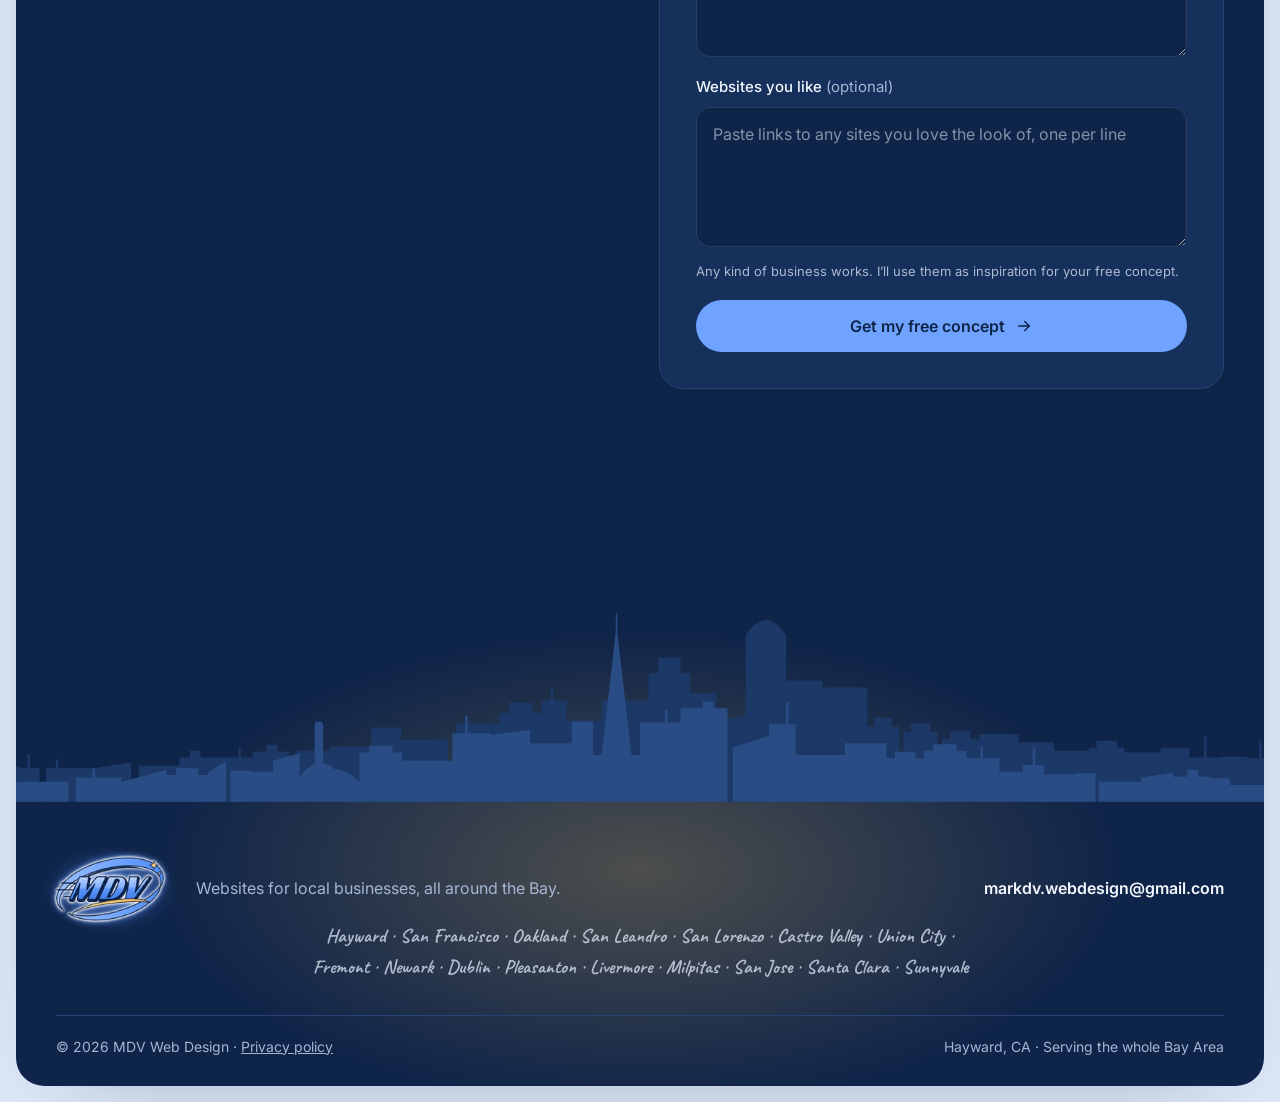
==== commit 6aafc315: "Phones: show the photo polaroids above the hero buttons Co-Authored-By: Claude Opus 5.5 <noreply@ant" ====
--- a/index.html
+++ b/index.html
@@ -28,7 +28,7 @@
   <link rel="preload" as="style" href="https://fonts.googleapis.com/css2?family=Racing+Sans+One&family=Inter+Tight:wght@700;800&family=Inter:wght@400;500;600&family=Caveat:wght@700&family=Instrument+Serif:ital@1&display=swap">
   <link rel="stylesheet" href="https://fonts.googleapis.com/css2?family=Racing+Sans+One&family=Inter+Tight:wght@700;800&family=Inter:wght@400;500;600&family=Caveat:wght@700&family=Instrument+Serif:ital@1&display=swap" media="print" onload="this.media='all'">
   <noscript><link rel="stylesheet" href="https://fonts.googleapis.com/css2?family=Racing+Sans+One&family=Inter+Tight:wght@700;800&family=Inter:wght@400;500;600&family=Caveat:wght@700&family=Instrument+Serif:ital@1&display=swap"></noscript>
-  <link rel="stylesheet" href="styles.css?v=b0074a36">
+  <link rel="stylesheet" href="styles.css?v=0cb2bdc0">
   <script>document.documentElement.classList.add('js');</script>
   <script type="application/ld+json">{"@context":"https://schema.org","@type":"ProfessionalService","name":"MDV Web Design","description":"Modern, mobile-friendly websites for Bay Area businesses, based in Hayward. Free concept redesigns.","url":"https://mdvwebdesign.com/","email":"markdv.webdesign@gmail.com","image":"https://mdvwebdesign.com/assets/og.png?v=3","logo":"https://mdvwebdesign.com/assets/logo-mark-512.png","founder":{"@type":"Person","name":"Mark"},"address":{"@type":"PostalAddress","addressLocality":"Hayward","addressRegion":"CA","addressCountry":"US"},"areaServed":[{"@type":"City","name":"Hayward"},{"@type":"City","name":"San Francisco"},{"@type":"City","name":"Oakland"},{"@type":"City","name":"San Leandro"},{"@type":"City","name":"San Lorenzo"},{"@type":"City","name":"Castro Valley"},{"@type":"City","name":"Union City"},{"@type":"City","name":"Fremont"},{"@type":"City","name":"Newark"},{"@type":"City","name":"Dublin"},{"@type":"City","name":"Pleasanton"},{"@type":"City","name":"Livermore"},{"@type":"City","name":"Milpitas"},{"@type":"City","name":"San Jose"},{"@type":"City","name":"Santa Clara"},{"@type":"City","name":"Sunnyvale"}],"knowsAbout":["Web design","Website redesign","Local SEO","Mobile-friendly websites"]}</script>
   <script type="application/ld+json">{"@context":"https://schema.org","@type":"FAQPage","mainEntity":[{"@type":"Question","name":"How much does a website cost?","acceptedAnswer":{"@type":"Answer","text":"Every business needs something a little different, so every project gets its own quote based on the pages and features you need. The concept is always free, so you see exactly what you would be getting before you spend anything."}},{"@type":"Question","name":"Is the free concept really free?","acceptedAnswer":{"@type":"Answer","text":"Yes. I design a new homepage for your business and send it to you. If you don\u2019t love it, you owe nothing and there are no hard feelings."}},{"@type":"Question","name":"How long does it take?","acceptedAnswer":{"@type":"Answer","text":"Most small business sites take about 2 to 4 weeks from the day you say yes to launch day. Having your photos and info ready speeds things up."}},{"@type":"Question","name":"I already have a website. Can you redesign it?","acceptedAnswer":{"@type":"Answer","text":"Absolutely. Most of my work is giving older sites a fresh look that works on phones. I can keep your domain, so customers still find you at the same address."}},{"@type":"Question","name":"Do I need to write the text or take photos?","acceptedAnswer":{"@type":"Answer","text":"No. I can write the words for you based on a quick chat, and use your own photos if you have them. Real photos of your work and your team always help the most."}},{"@type":"Question","name":"Will I own my website?","acceptedAnswer":{"@type":"Answer","text":"Yes. Once it\u2019s paid for, the site and the domain are yours. I\u2019m happy to stick around for updates, but you\u2019re never locked in."}},{"@type":"Question","name":"Are there any ongoing costs?","acceptedAnswer":{"@type":"Answer","text":"If you skip my monthly care plan, you pay the companies that keep your site online directly. Your domain name, like yourbusiness.com, renews every year and usually costs about $10 to $25 a year, depending on the name and the company. Some companies let you pay monthly instead. Hosting for a small site like this is often free, or a few dollars a month. None of that money goes to me. If you\u2019d rather not deal with it, my optional care plan covers hosting, monthly checkups and small updates for one monthly fee, and your domain always stays in your name."}},{"@type":"Question","name":"Can you help people find me on Google?","acceptedAnswer":{"@type":"Answer","text":"Every site I build is set up for Google from day one, with your services, hours and service area clearly listed. I can also help you set up or clean up your Google Business Profile."}}]}</script>
@@ -526,6 +526,6 @@
       <a class="mail" href="mailto:markdv.webdesign@gmail.com">markdv.webdesign@gmail.com</a>
     </div>
   </div>
-  <script src="script.js?v=b0074a36" defer></script>
+  <script src="script.js?v=0cb2bdc0" defer></script>
 </body>
 </html>
--- a/styles.css
+++ b/styles.css
@@ -2516,3 +2516,12 @@
 .polaroid__window { border-radius: 999px 999px 22px 22px; border: 6px solid #fff; box-shadow: 0 22px 44px -20px rgba(15, 36, 73, 0.45); background: #F4EEDF; }
 .polaroid::before { content: ""; position: absolute; left: 0; right: 0; top: 0; aspect-ratio: 4 / 5; border: 2.5px solid var(--violet); border-radius: 999px 999px 22px 22px; transform: translate(16px, 16px); z-index: -1; }
 .polaroid figcaption { padding: 26px 4px 0; }
+
+/* Phones: photos sit between the intro text and the buttons */
+@media (max-width: 899px) {
+  .hero__copy { display: contents; }
+  .hero__photo.collage { order: 1; margin: 16px 0 18px; }
+  .hero__ctas { margin-top: 0; }
+  .hero__ctas, .hero__offer { order: 2; }
+  .hero__bay, .hero__area--below { order: 3; }
+}
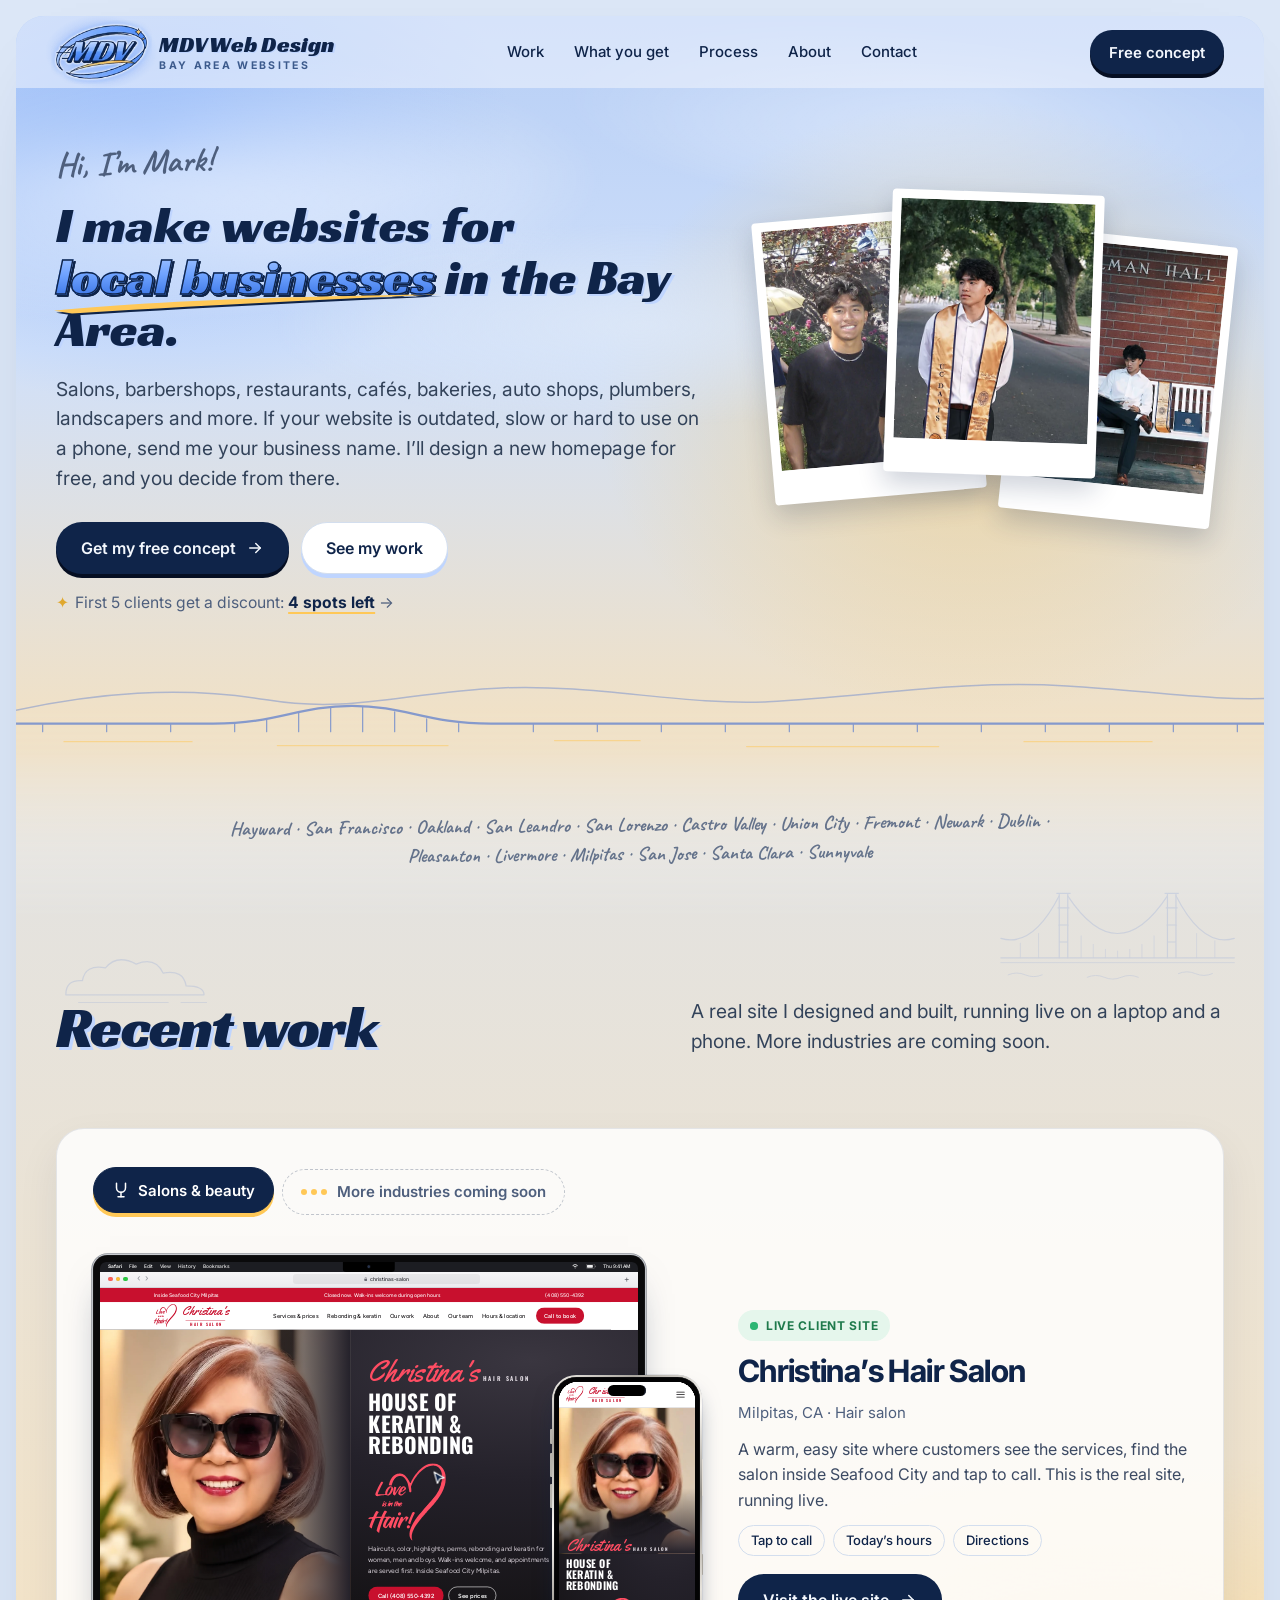
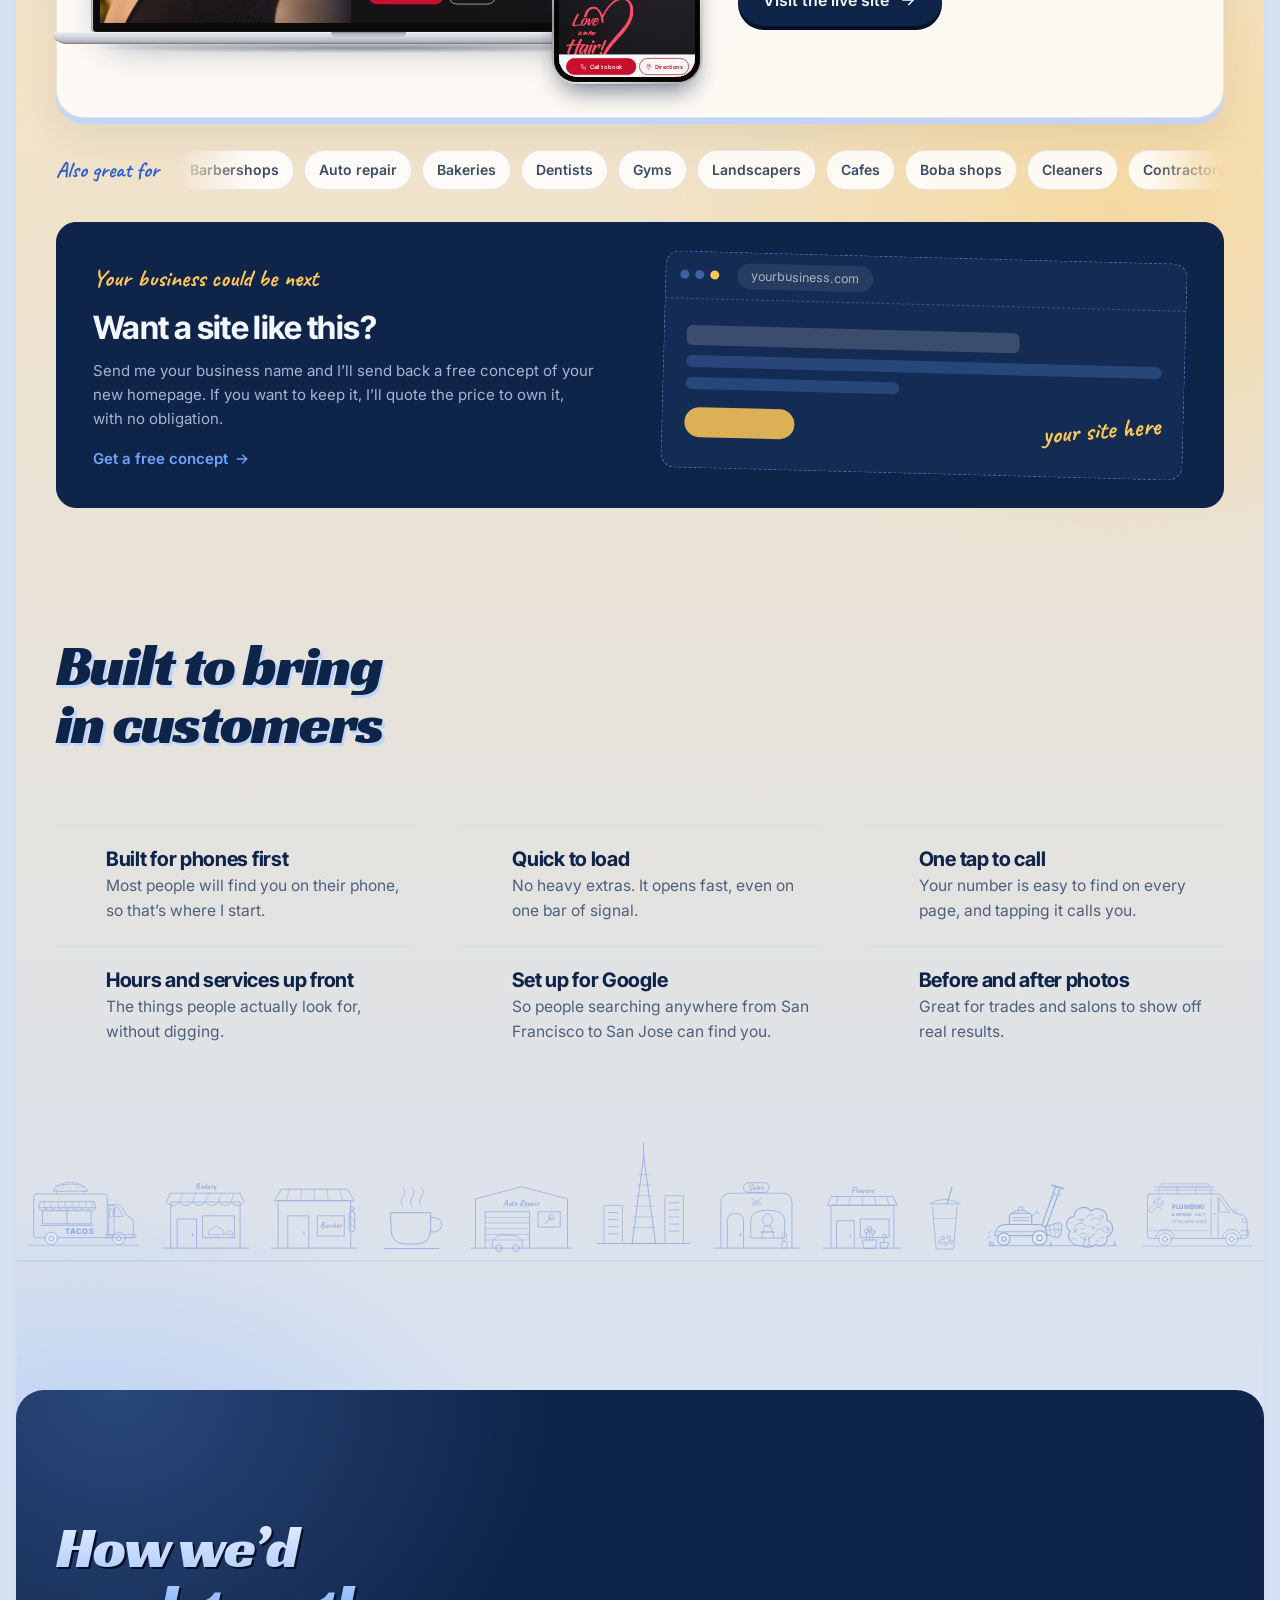
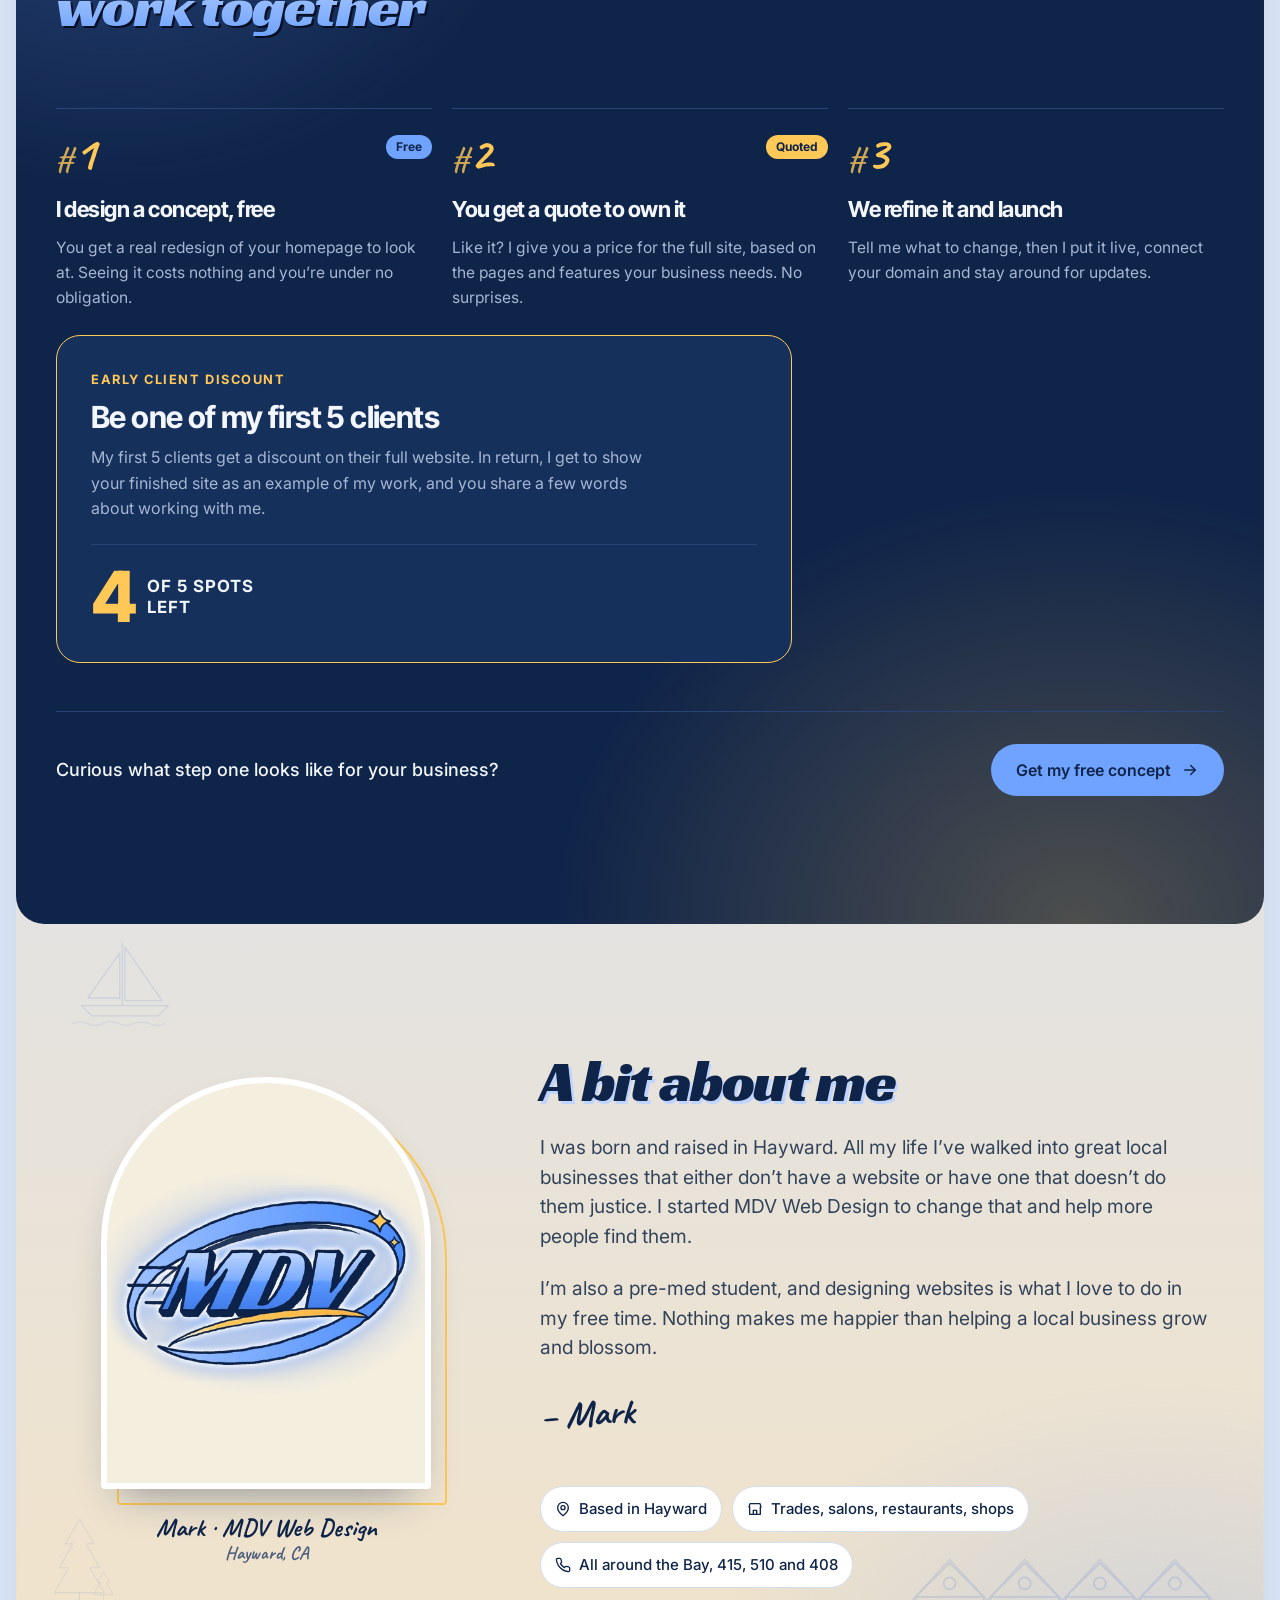
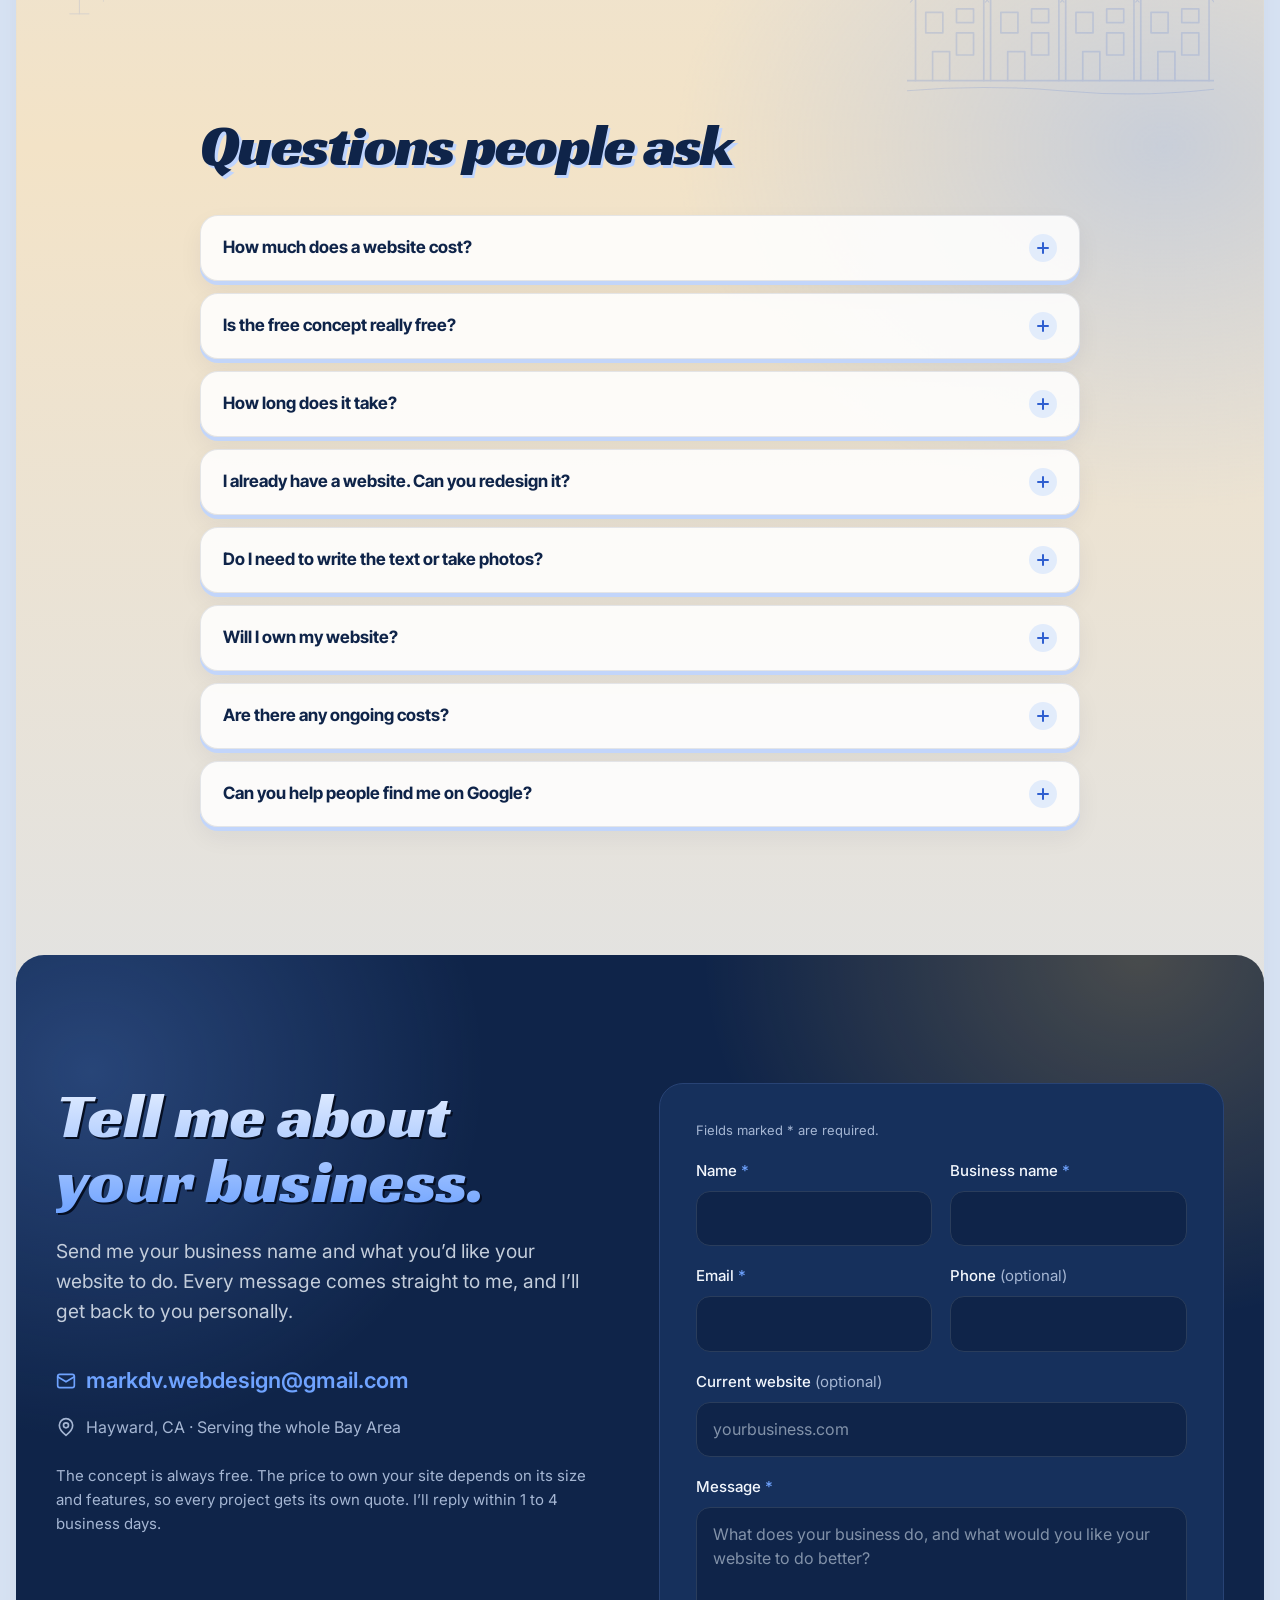
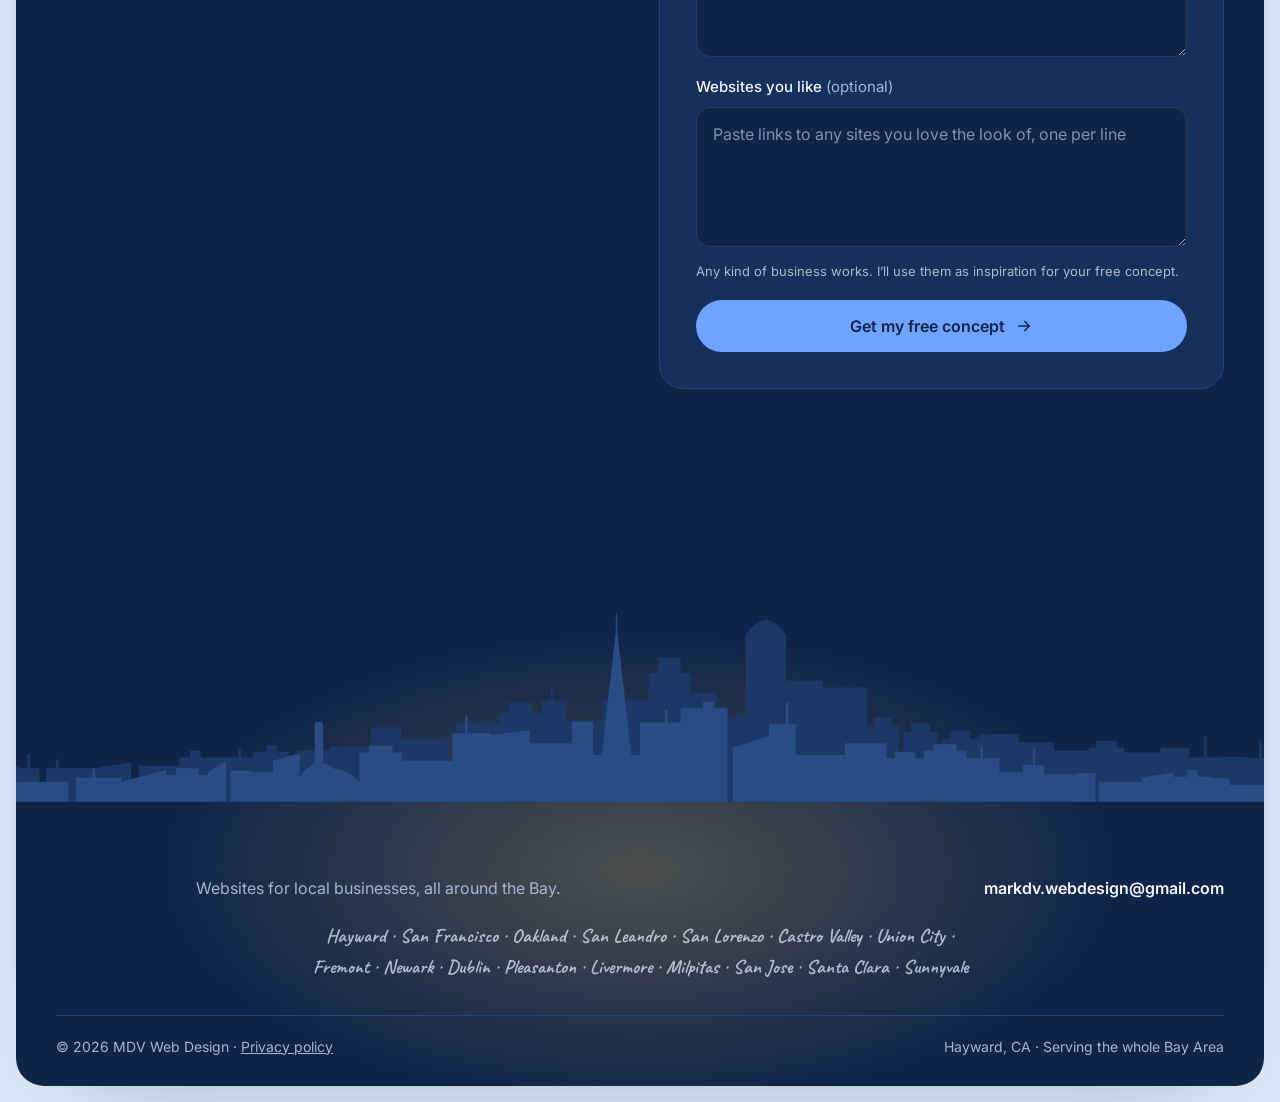
==== commit 21a3bfcc: "Tap a homepage photo to view it larger (lightbox with swipe and arrows) Co-Authored-By: Claude Opus " ====
--- a/index.html
+++ b/index.html
@@ -28,7 +28,7 @@
   <link rel="preload" as="style" href="https://fonts.googleapis.com/css2?family=Racing+Sans+One&family=Inter+Tight:wght@700;800&family=Inter:wght@400;500;600&family=Caveat:wght@700&family=Instrument+Serif:ital@1&display=swap">
   <link rel="stylesheet" href="https://fonts.googleapis.com/css2?family=Racing+Sans+One&family=Inter+Tight:wght@700;800&family=Inter:wght@400;500;600&family=Caveat:wght@700&family=Instrument+Serif:ital@1&display=swap" media="print" onload="this.media='all'">
   <noscript><link rel="stylesheet" href="https://fonts.googleapis.com/css2?family=Racing+Sans+One&family=Inter+Tight:wght@700;800&family=Inter:wght@400;500;600&family=Caveat:wght@700&family=Instrument+Serif:ital@1&display=swap"></noscript>
-  <link rel="stylesheet" href="styles.css?v=0cb2bdc0">
+  <link rel="stylesheet" href="styles.css?v=8d478ca6">
   <script>document.documentElement.classList.add('js');</script>
   <script type="application/ld+json">{"@context":"https://schema.org","@type":"ProfessionalService","name":"MDV Web Design","description":"Modern, mobile-friendly websites for Bay Area businesses, based in Hayward. Free concept redesigns.","url":"https://mdvwebdesign.com/","email":"markdv.webdesign@gmail.com","image":"https://mdvwebdesign.com/assets/og.png?v=3","logo":"https://mdvwebdesign.com/assets/logo-mark-512.png","founder":{"@type":"Person","name":"Mark"},"address":{"@type":"PostalAddress","addressLocality":"Hayward","addressRegion":"CA","addressCountry":"US"},"areaServed":[{"@type":"City","name":"Hayward"},{"@type":"City","name":"San Francisco"},{"@type":"City","name":"Oakland"},{"@type":"City","name":"San Leandro"},{"@type":"City","name":"San Lorenzo"},{"@type":"City","name":"Castro Valley"},{"@type":"City","name":"Union City"},{"@type":"City","name":"Fremont"},{"@type":"City","name":"Newark"},{"@type":"City","name":"Dublin"},{"@type":"City","name":"Pleasanton"},{"@type":"City","name":"Livermore"},{"@type":"City","name":"Milpitas"},{"@type":"City","name":"San Jose"},{"@type":"City","name":"Santa Clara"},{"@type":"City","name":"Sunnyvale"}],"knowsAbout":["Web design","Website redesign","Local SEO","Mobile-friendly websites"]}</script>
   <script type="application/ld+json">{"@context":"https://schema.org","@type":"FAQPage","mainEntity":[{"@type":"Question","name":"How much does a website cost?","acceptedAnswer":{"@type":"Answer","text":"Every business needs something a little different, so every project gets its own quote based on the pages and features you need. The concept is always free, so you see exactly what you would be getting before you spend anything."}},{"@type":"Question","name":"Is the free concept really free?","acceptedAnswer":{"@type":"Answer","text":"Yes. I design a new homepage for your business and send it to you. If you don\u2019t love it, you owe nothing and there are no hard feelings."}},{"@type":"Question","name":"How long does it take?","acceptedAnswer":{"@type":"Answer","text":"Most small business sites take about 2 to 4 weeks from the day you say yes to launch day. Having your photos and info ready speeds things up."}},{"@type":"Question","name":"I already have a website. Can you redesign it?","acceptedAnswer":{"@type":"Answer","text":"Absolutely. Most of my work is giving older sites a fresh look that works on phones. I can keep your domain, so customers still find you at the same address."}},{"@type":"Question","name":"Do I need to write the text or take photos?","acceptedAnswer":{"@type":"Answer","text":"No. I can write the words for you based on a quick chat, and use your own photos if you have them. Real photos of your work and your team always help the most."}},{"@type":"Question","name":"Will I own my website?","acceptedAnswer":{"@type":"Answer","text":"Yes. Once it\u2019s paid for, the site and the domain are yours. I\u2019m happy to stick around for updates, but you\u2019re never locked in."}},{"@type":"Question","name":"Are there any ongoing costs?","acceptedAnswer":{"@type":"Answer","text":"If you skip my monthly care plan, you pay the companies that keep your site online directly. Your domain name, like yourbusiness.com, renews every year and usually costs about $10 to $25 a year, depending on the name and the company. Some companies let you pay monthly instead. Hosting for a small site like this is often free, or a few dollars a month. None of that money goes to me. If you\u2019d rather not deal with it, my optional care plan covers hosting, monthly checkups and small updates for one monthly fee, and your domain always stays in your name."}},{"@type":"Question","name":"Can you help people find me on Google?","acceptedAnswer":{"@type":"Answer","text":"Every site I build is set up for Google from day one, with your services, hours and service area clearly listed. I can also help you set up or clean up your Google Business Profile."}}]}</script>
@@ -69,9 +69,9 @@
         </div>
 
         <div class="hero__photo collage">
-          <img class="collage__pic collage__pic--b" src="assets/img/mark-stole.webp" width="480" height="640" alt="Mark in his UC Davis graduation stole on a tree-lined road">
-          <img class="collage__pic collage__pic--c" src="assets/img/mark-wellman.webp" width="480" height="640" alt="Mark reading on a bench outside Wellman Hall at UC Davis" fetchpriority="high">
-          <img class="collage__pic collage__pic--a" src="assets/img/mark-garden.webp" width="480" height="640" alt="Mark smiling under a flowered garden arch">
+          <img class="collage__pic collage__pic--b" src="assets/img/mark-stole.webp" data-full="assets/img/mark-stole-full.webp" tabindex="0" role="button" width="480" height="640" alt="Mark in his UC Davis graduation stole on a tree-lined road">
+          <img class="collage__pic collage__pic--c" src="assets/img/mark-wellman.webp" data-full="assets/img/mark-wellman-full.webp" tabindex="0" role="button" width="480" height="640" alt="Mark reading on a bench outside Wellman Hall at UC Davis" fetchpriority="high">
+          <img class="collage__pic collage__pic--a" src="assets/img/mark-garden.webp" data-full="assets/img/mark-garden-full.webp" tabindex="0" role="button" width="480" height="640" alt="Mark smiling under a flowered garden arch">
         </div>
 
         <div class="hero__bay" aria-hidden="true">
@@ -489,6 +489,12 @@
           </div>
         </div>
       </section>
+    <dialog class="lightbox" aria-label="Photo viewer">
+      <img class="lightbox__img" src="" alt="">
+      <button class="lightbox__btn lightbox__close" type="button" aria-label="Close">&times;</button>
+      <button class="lightbox__btn lightbox__prev" type="button" aria-label="Previous photo">&lsaquo;</button>
+      <button class="lightbox__btn lightbox__next" type="button" aria-label="Next photo">&rsaquo;</button>
+    </dialog>
     </main>
 
     <footer class="site-footer tone-dark">
@@ -526,6 +532,6 @@
       <a class="mail" href="mailto:markdv.webdesign@gmail.com">markdv.webdesign@gmail.com</a>
     </div>
   </div>
-  <script src="script.js?v=0cb2bdc0" defer></script>
+  <script src="script.js?v=8d478ca6" defer></script>
 </body>
 </html>
--- a/styles.css
+++ b/styles.css
@@ -2525,3 +2525,18 @@
   .hero__ctas, .hero__offer { order: 2; }
   .hero__bay, .hero__area--below { order: 3; }
 }
+
+/* Tap a homepage photo to see it bigger */
+.collage__pic { cursor: zoom-in; }
+.collage__pic:focus-visible { outline: 3px solid var(--lime); outline-offset: 3px; }
+.lightbox { padding: 0; border: 0; background: transparent; max-width: 100vw; max-height: 100vh; width: 100vw; height: 100dvh; margin: 0; overflow: hidden; }
+.lightbox[open] { display: grid; place-items: center; }
+.lightbox::backdrop { background: rgba(10, 20, 40, 0.86); }
+.lightbox__img { max-width: min(92vw, 900px); max-height: 84dvh; width: auto; height: auto; border-radius: 10px; border: 6px solid #fff; box-shadow: 0 30px 70px rgba(0, 0, 0, 0.5); animation: lb-in .28s var(--ease-out, ease); }
+@keyframes lb-in { from { opacity: 0; transform: scale(.94); } to { opacity: 1; transform: none; } }
+.lightbox__btn { position: fixed; display: grid; place-items: center; width: 48px; height: 48px; border: 0; border-radius: 50%; background: rgba(255, 255, 255, 0.92); color: var(--ink); font-size: 2rem; line-height: 1; cursor: pointer; box-shadow: 0 6px 18px rgba(0, 0, 0, 0.25); }
+.lightbox__close { top: max(16px, env(safe-area-inset-top)); right: 16px; }
+.lightbox__prev { left: 12px; top: 50%; transform: translateY(-50%); }
+.lightbox__next { right: 12px; top: 50%; transform: translateY(-50%); }
+@media (max-width: 599px) { .lightbox__img { max-height: 74dvh; margin-bottom: 56px; } .lightbox__prev, .lightbox__next { top: auto; bottom: max(20px, env(safe-area-inset-bottom)); transform: none; } .lightbox__prev { left: calc(50% - 60px); } .lightbox__next { right: calc(50% - 60px); } }
+@media (prefers-reduced-motion: reduce) { .lightbox__img { animation: none; } }
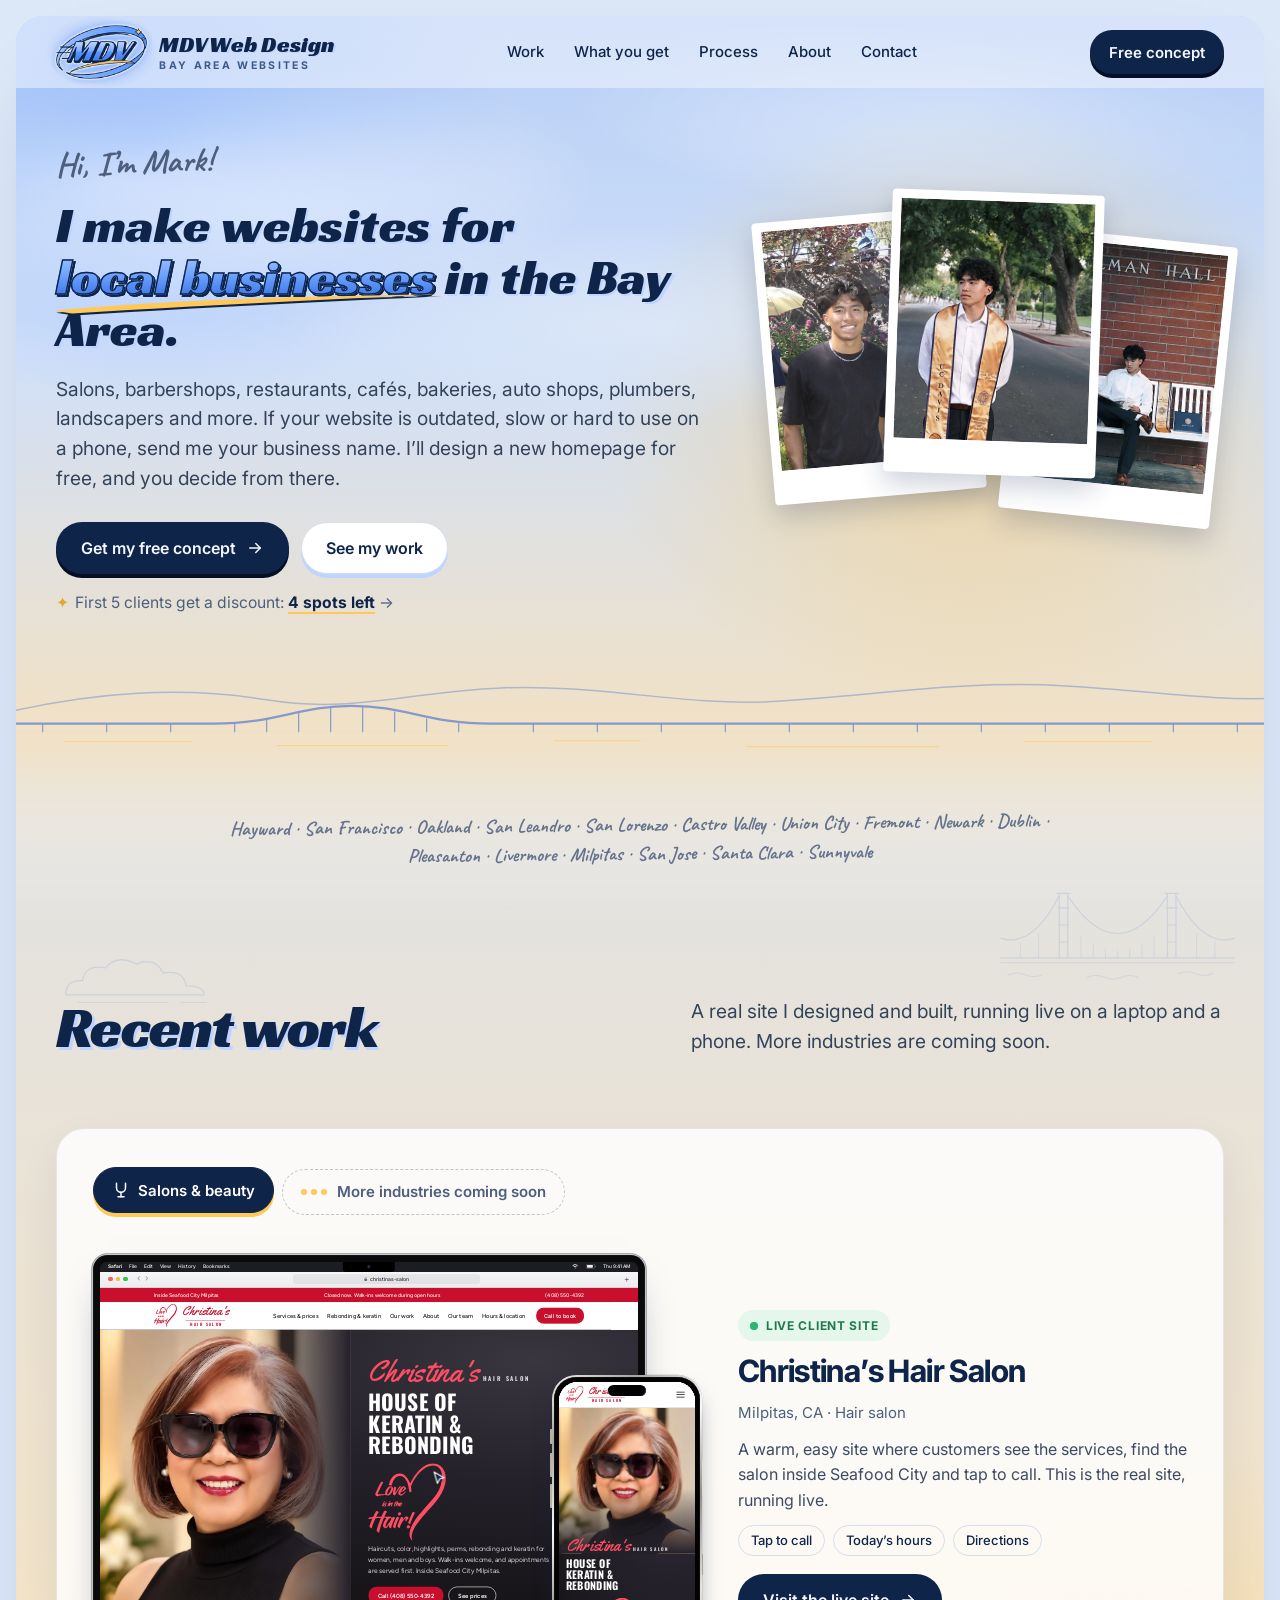
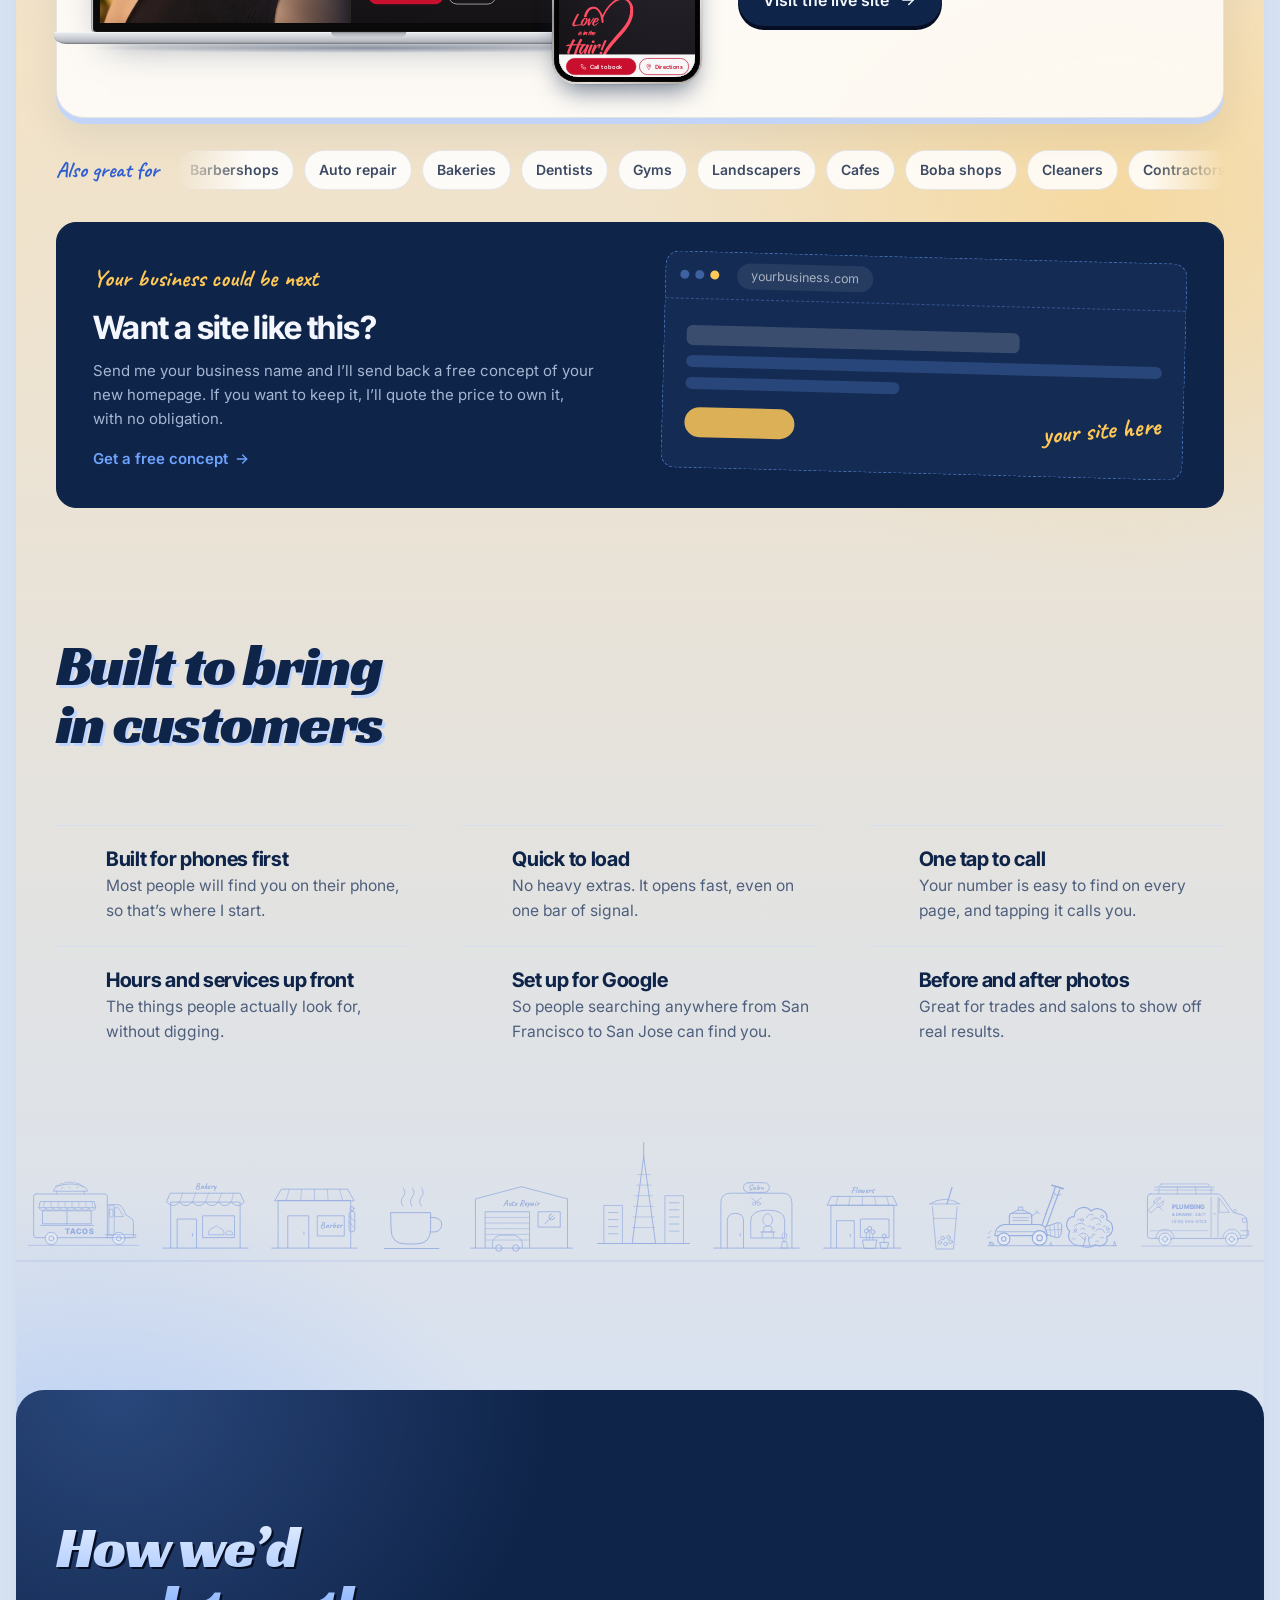
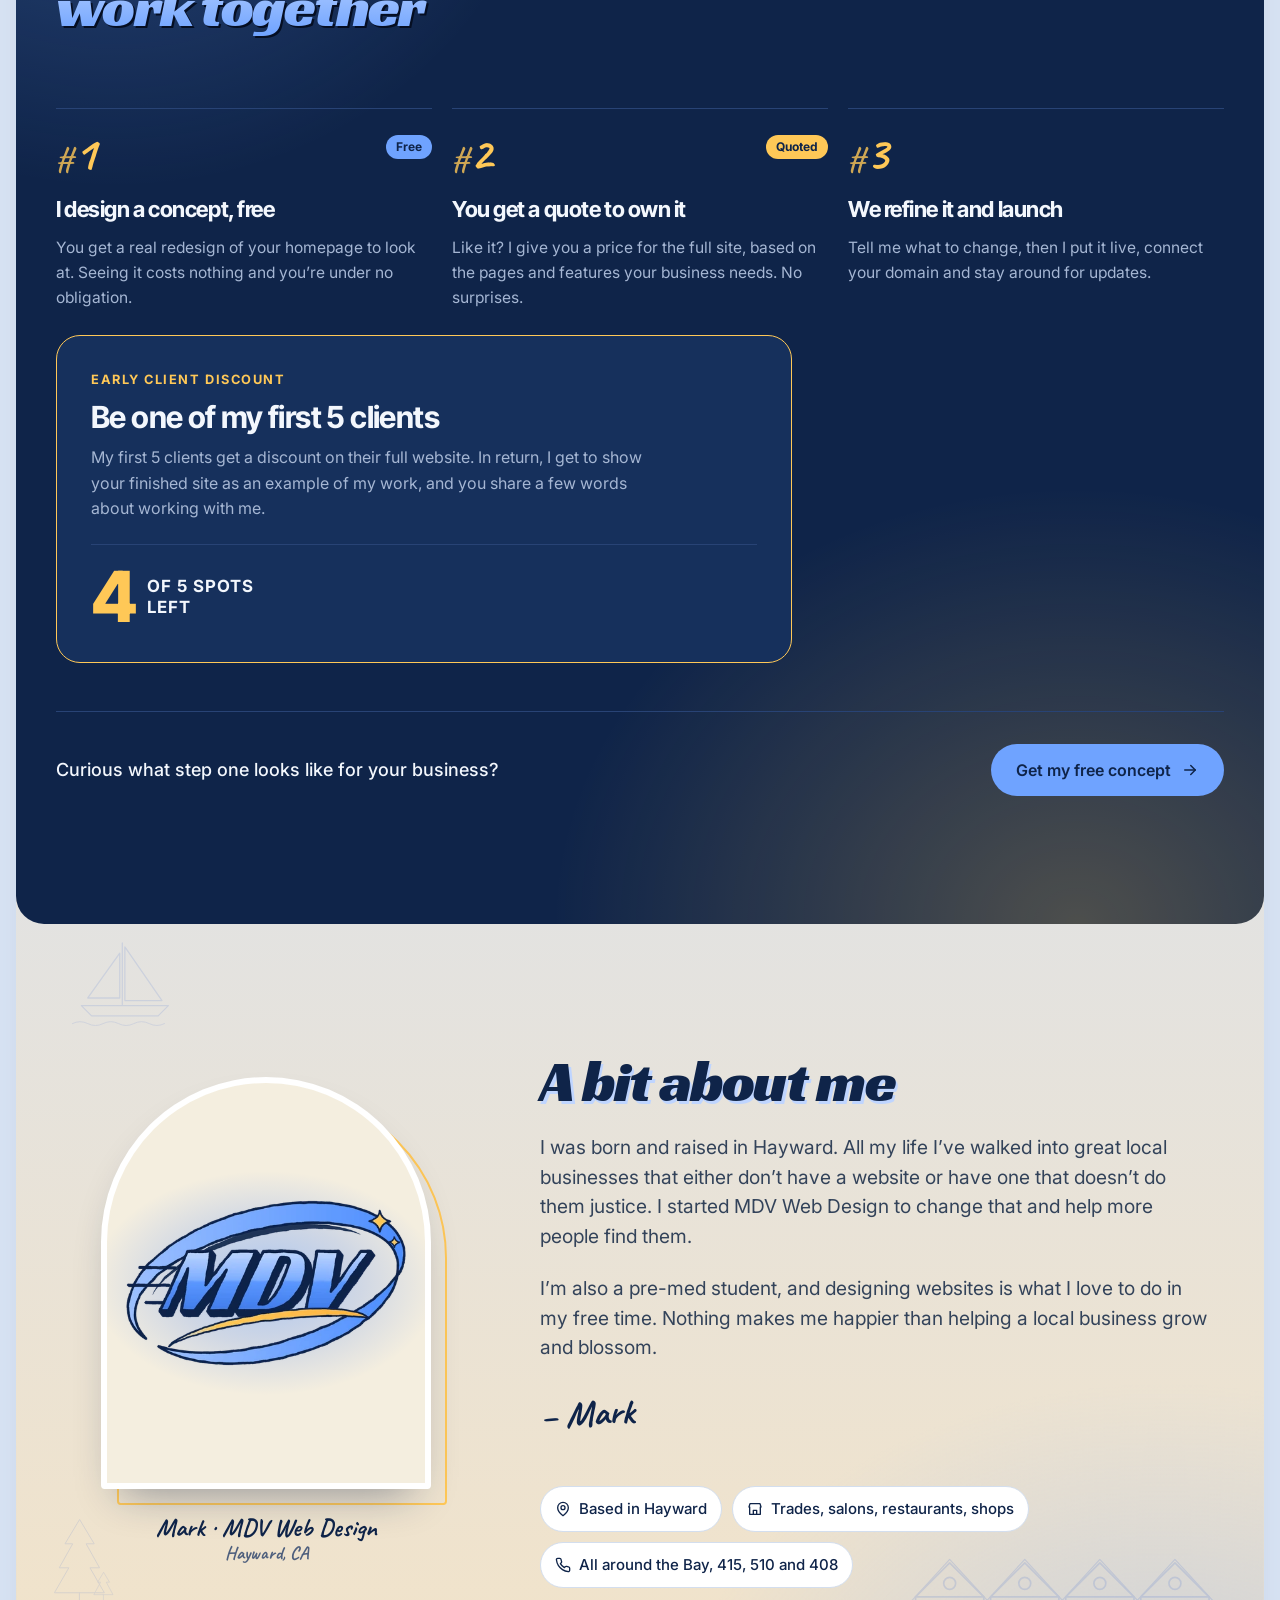
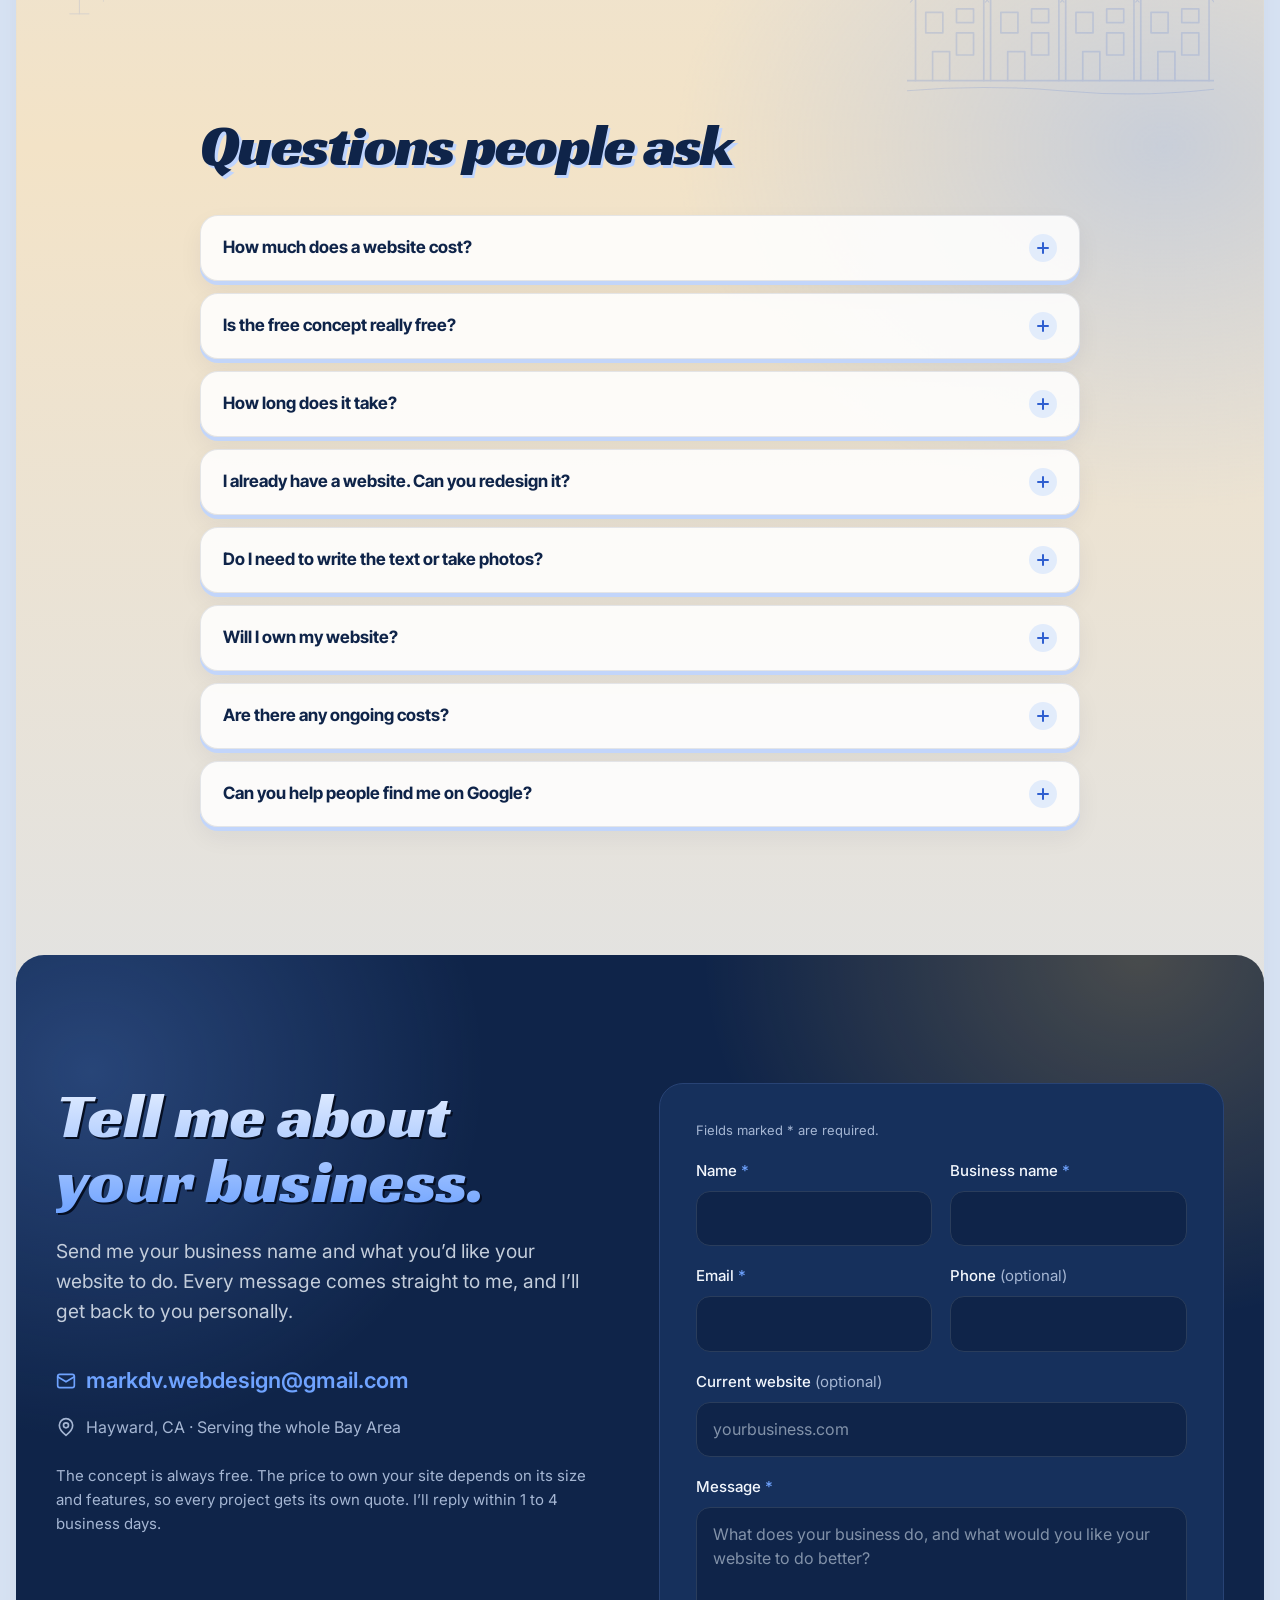
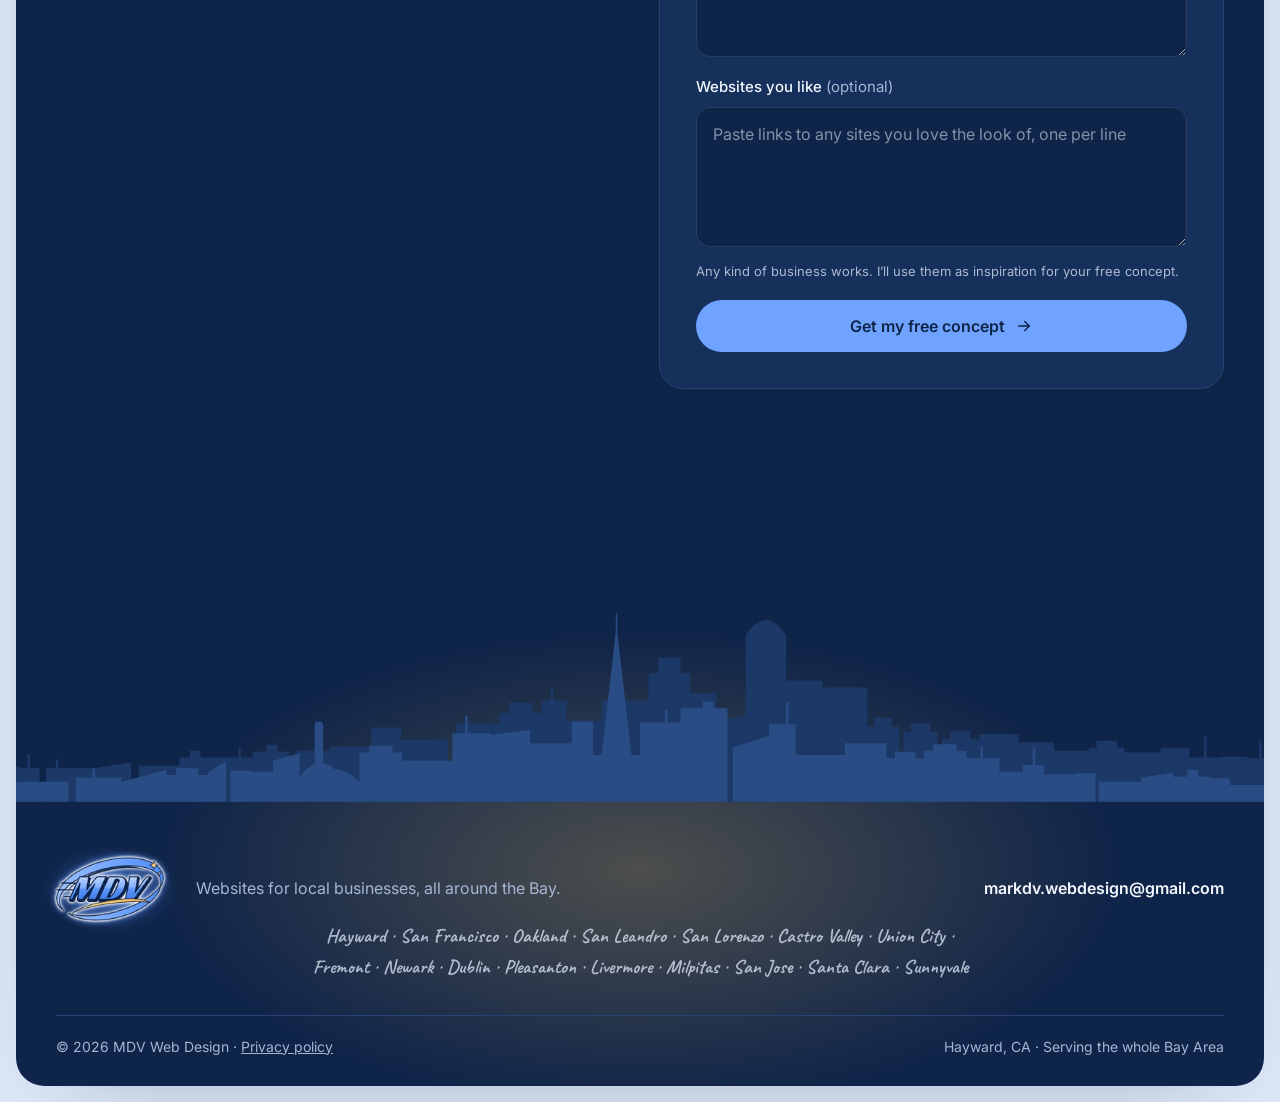
==== commit 1bb0c44a: "Christina preview: keep the still image until the real page loads (no white flash on phones) Co-Auth" ====
--- a/index.html
+++ b/index.html
@@ -28,7 +28,7 @@
   <link rel="preload" as="style" href="https://fonts.googleapis.com/css2?family=Racing+Sans+One&family=Inter+Tight:wght@700;800&family=Inter:wght@400;500;600&family=Caveat:wght@700&family=Instrument+Serif:ital@1&display=swap">
   <link rel="stylesheet" href="https://fonts.googleapis.com/css2?family=Racing+Sans+One&family=Inter+Tight:wght@700;800&family=Inter:wght@400;500;600&family=Caveat:wght@700&family=Instrument+Serif:ital@1&display=swap" media="print" onload="this.media='all'">
   <noscript><link rel="stylesheet" href="https://fonts.googleapis.com/css2?family=Racing+Sans+One&family=Inter+Tight:wght@700;800&family=Inter:wght@400;500;600&family=Caveat:wght@700&family=Instrument+Serif:ital@1&display=swap"></noscript>
-  <link rel="stylesheet" href="styles.css?v=8d478ca6">
+  <link rel="stylesheet" href="styles.css?v=16bbcf12">
   <script>document.documentElement.classList.add('js');</script>
   <script type="application/ld+json">{"@context":"https://schema.org","@type":"ProfessionalService","name":"MDV Web Design","description":"Modern, mobile-friendly websites for Bay Area businesses, based in Hayward. Free concept redesigns.","url":"https://mdvwebdesign.com/","email":"markdv.webdesign@gmail.com","image":"https://mdvwebdesign.com/assets/og.png?v=3","logo":"https://mdvwebdesign.com/assets/logo-mark-512.png","founder":{"@type":"Person","name":"Mark"},"address":{"@type":"PostalAddress","addressLocality":"Hayward","addressRegion":"CA","addressCountry":"US"},"areaServed":[{"@type":"City","name":"Hayward"},{"@type":"City","name":"San Francisco"},{"@type":"City","name":"Oakland"},{"@type":"City","name":"San Leandro"},{"@type":"City","name":"San Lorenzo"},{"@type":"City","name":"Castro Valley"},{"@type":"City","name":"Union City"},{"@type":"City","name":"Fremont"},{"@type":"City","name":"Newark"},{"@type":"City","name":"Dublin"},{"@type":"City","name":"Pleasanton"},{"@type":"City","name":"Livermore"},{"@type":"City","name":"Milpitas"},{"@type":"City","name":"San Jose"},{"@type":"City","name":"Santa Clara"},{"@type":"City","name":"Sunnyvale"}],"knowsAbout":["Web design","Website redesign","Local SEO","Mobile-friendly websites"]}</script>
   <script type="application/ld+json">{"@context":"https://schema.org","@type":"FAQPage","mainEntity":[{"@type":"Question","name":"How much does a website cost?","acceptedAnswer":{"@type":"Answer","text":"Every business needs something a little different, so every project gets its own quote based on the pages and features you need. The concept is always free, so you see exactly what you would be getting before you spend anything."}},{"@type":"Question","name":"Is the free concept really free?","acceptedAnswer":{"@type":"Answer","text":"Yes. I design a new homepage for your business and send it to you. If you don\u2019t love it, you owe nothing and there are no hard feelings."}},{"@type":"Question","name":"How long does it take?","acceptedAnswer":{"@type":"Answer","text":"Most small business sites take about 2 to 4 weeks from the day you say yes to launch day. Having your photos and info ready speeds things up."}},{"@type":"Question","name":"I already have a website. Can you redesign it?","acceptedAnswer":{"@type":"Answer","text":"Absolutely. Most of my work is giving older sites a fresh look that works on phones. I can keep your domain, so customers still find you at the same address."}},{"@type":"Question","name":"Do I need to write the text or take photos?","acceptedAnswer":{"@type":"Answer","text":"No. I can write the words for you based on a quick chat, and use your own photos if you have them. Real photos of your work and your team always help the most."}},{"@type":"Question","name":"Will I own my website?","acceptedAnswer":{"@type":"Answer","text":"Yes. Once it\u2019s paid for, the site and the domain are yours. I\u2019m happy to stick around for updates, but you\u2019re never locked in."}},{"@type":"Question","name":"Are there any ongoing costs?","acceptedAnswer":{"@type":"Answer","text":"If you skip my monthly care plan, you pay the companies that keep your site online directly. Your domain name, like yourbusiness.com, renews every year and usually costs about $10 to $25 a year, depending on the name and the company. Some companies let you pay monthly instead. Hosting for a small site like this is often free, or a few dollars a month. None of that money goes to me. If you\u2019d rather not deal with it, my optional care plan covers hosting, monthly checkups and small updates for one monthly fee, and your domain always stays in your name."}},{"@type":"Question","name":"Can you help people find me on Google?","acceptedAnswer":{"@type":"Answer","text":"Every site I build is set up for Google from day one, with your services, hours and service area clearly listed. I can also help you set up or clean up your Google Business Profile."}}]}</script>
@@ -532,6 +532,6 @@
       <a class="mail" href="mailto:markdv.webdesign@gmail.com">markdv.webdesign@gmail.com</a>
     </div>
   </div>
-  <script src="script.js?v=8d478ca6" defer></script>
+  <script src="script.js?v=16bbcf12" defer></script>
 </body>
 </html>
--- a/styles.css
+++ b/styles.css
@@ -2540,3 +2540,7 @@
 .lightbox__next { right: 12px; top: 50%; transform: translateY(-50%); }
 @media (max-width: 599px) { .lightbox__img { max-height: 74dvh; margin-bottom: 56px; } .lightbox__prev, .lightbox__next { top: auto; bottom: max(20px, env(safe-area-inset-bottom)); transform: none; } .lightbox__prev { left: calc(50% - 60px); } .lightbox__next { right: calc(50% - 60px); } }
 @media (prefers-reduced-motion: reduce) { .lightbox__img { animation: none; } }
+
+/* Live previews: no white box behind the iframe; the still image shows until the site is ready */
+.live-frame iframe { background: transparent; }
+.live-phone .phone__display { background: #F6F1EA; }
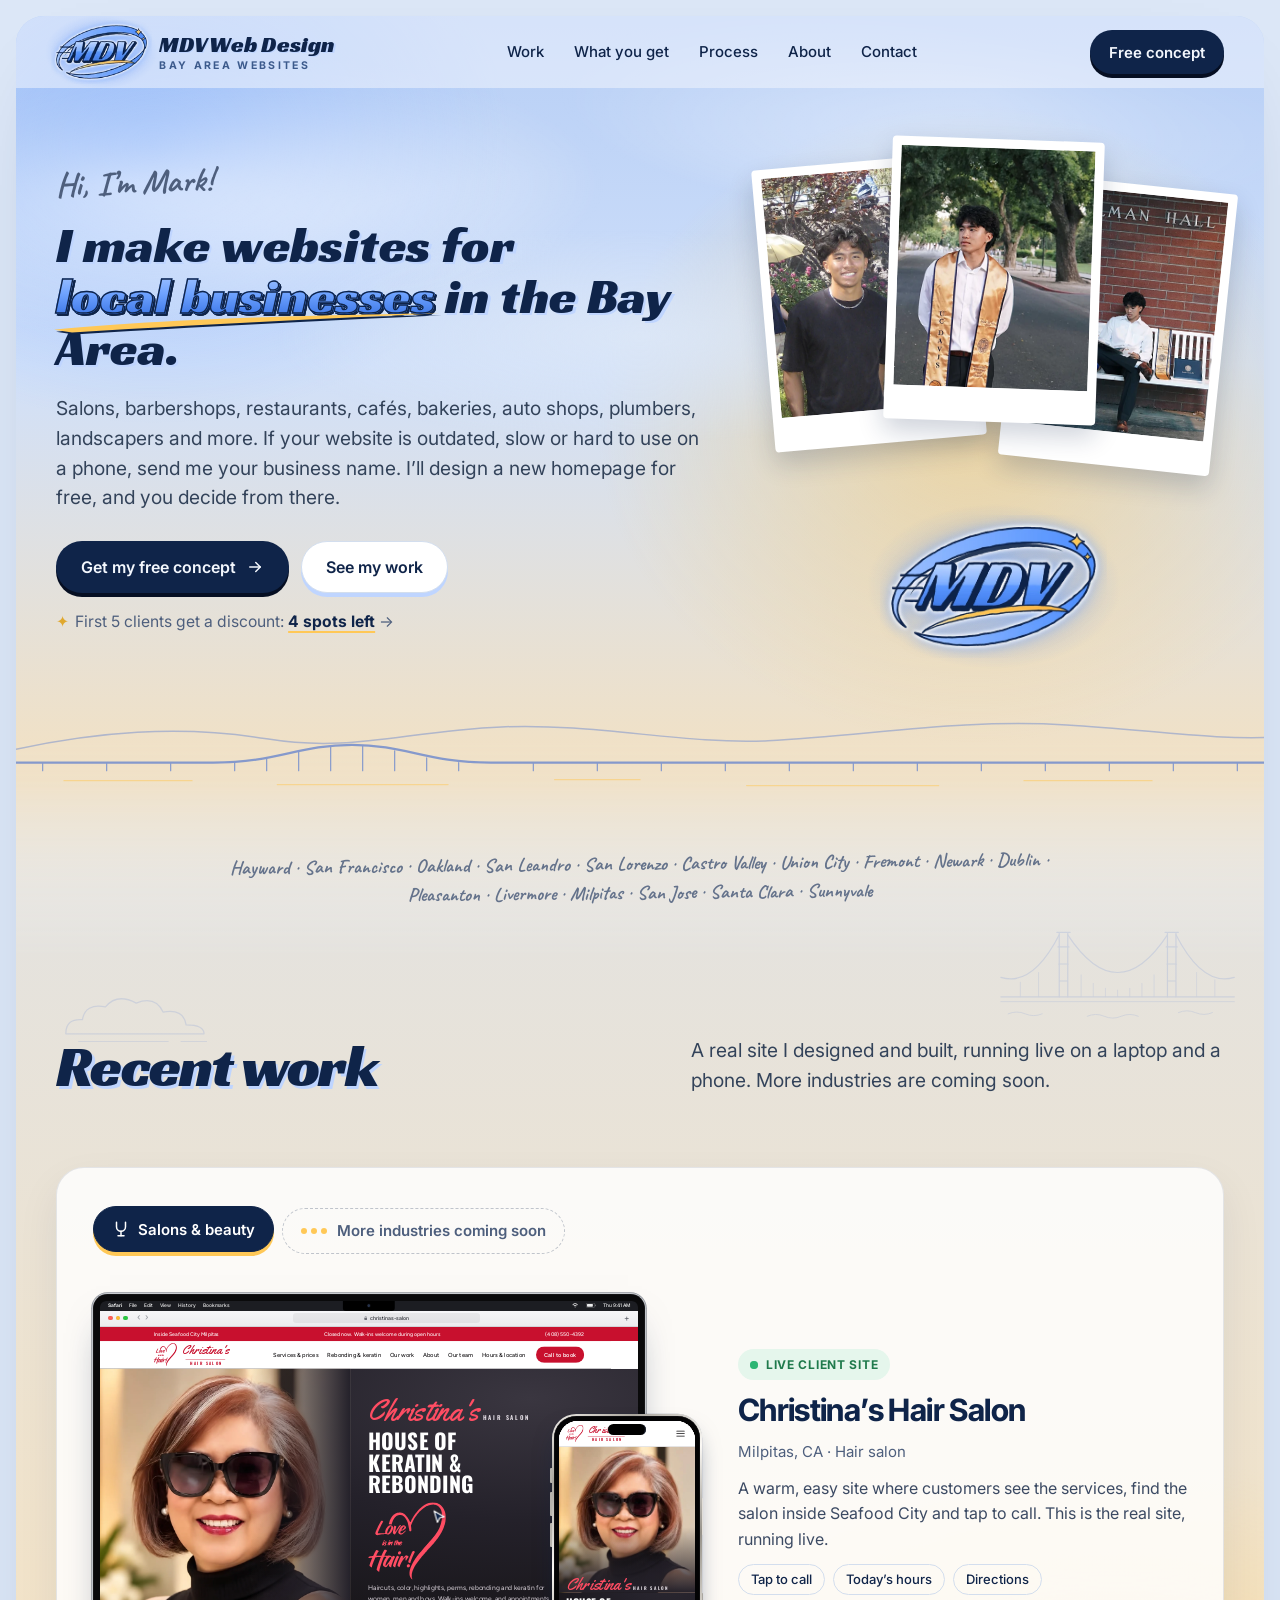
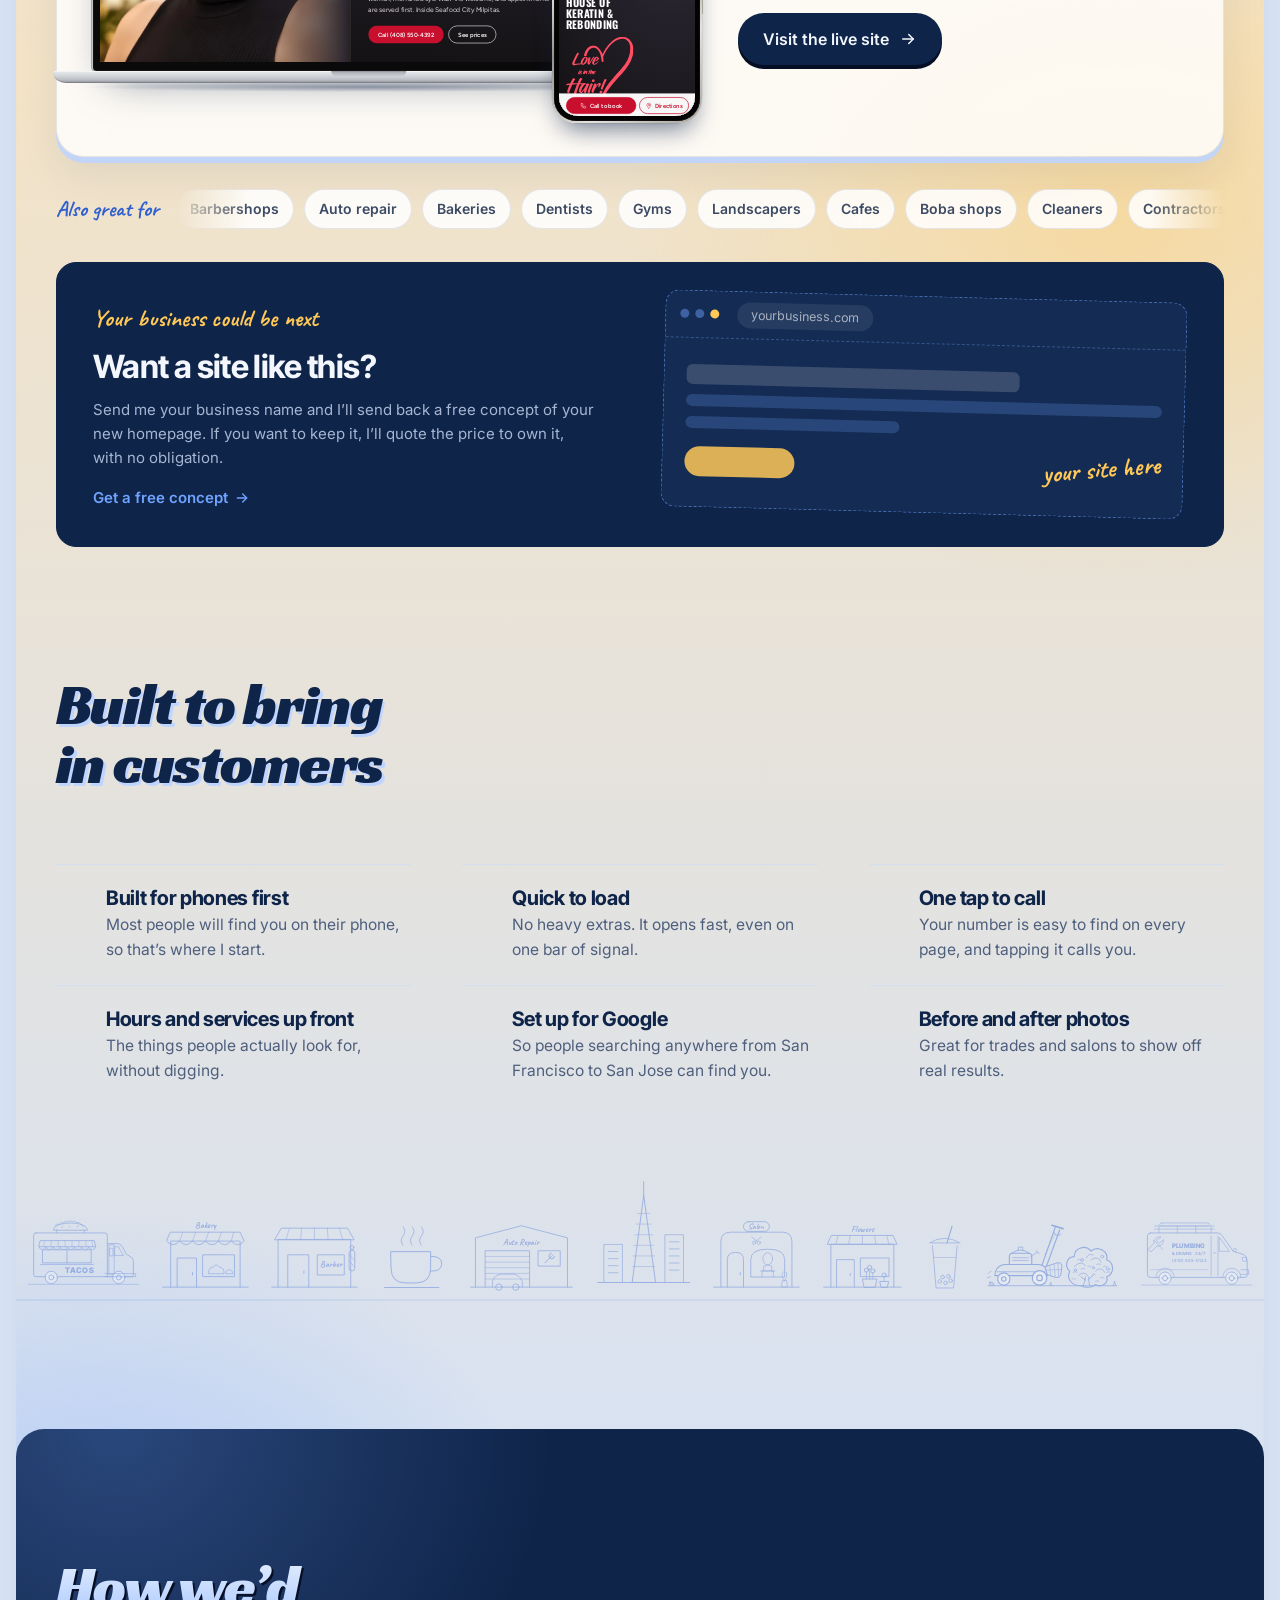
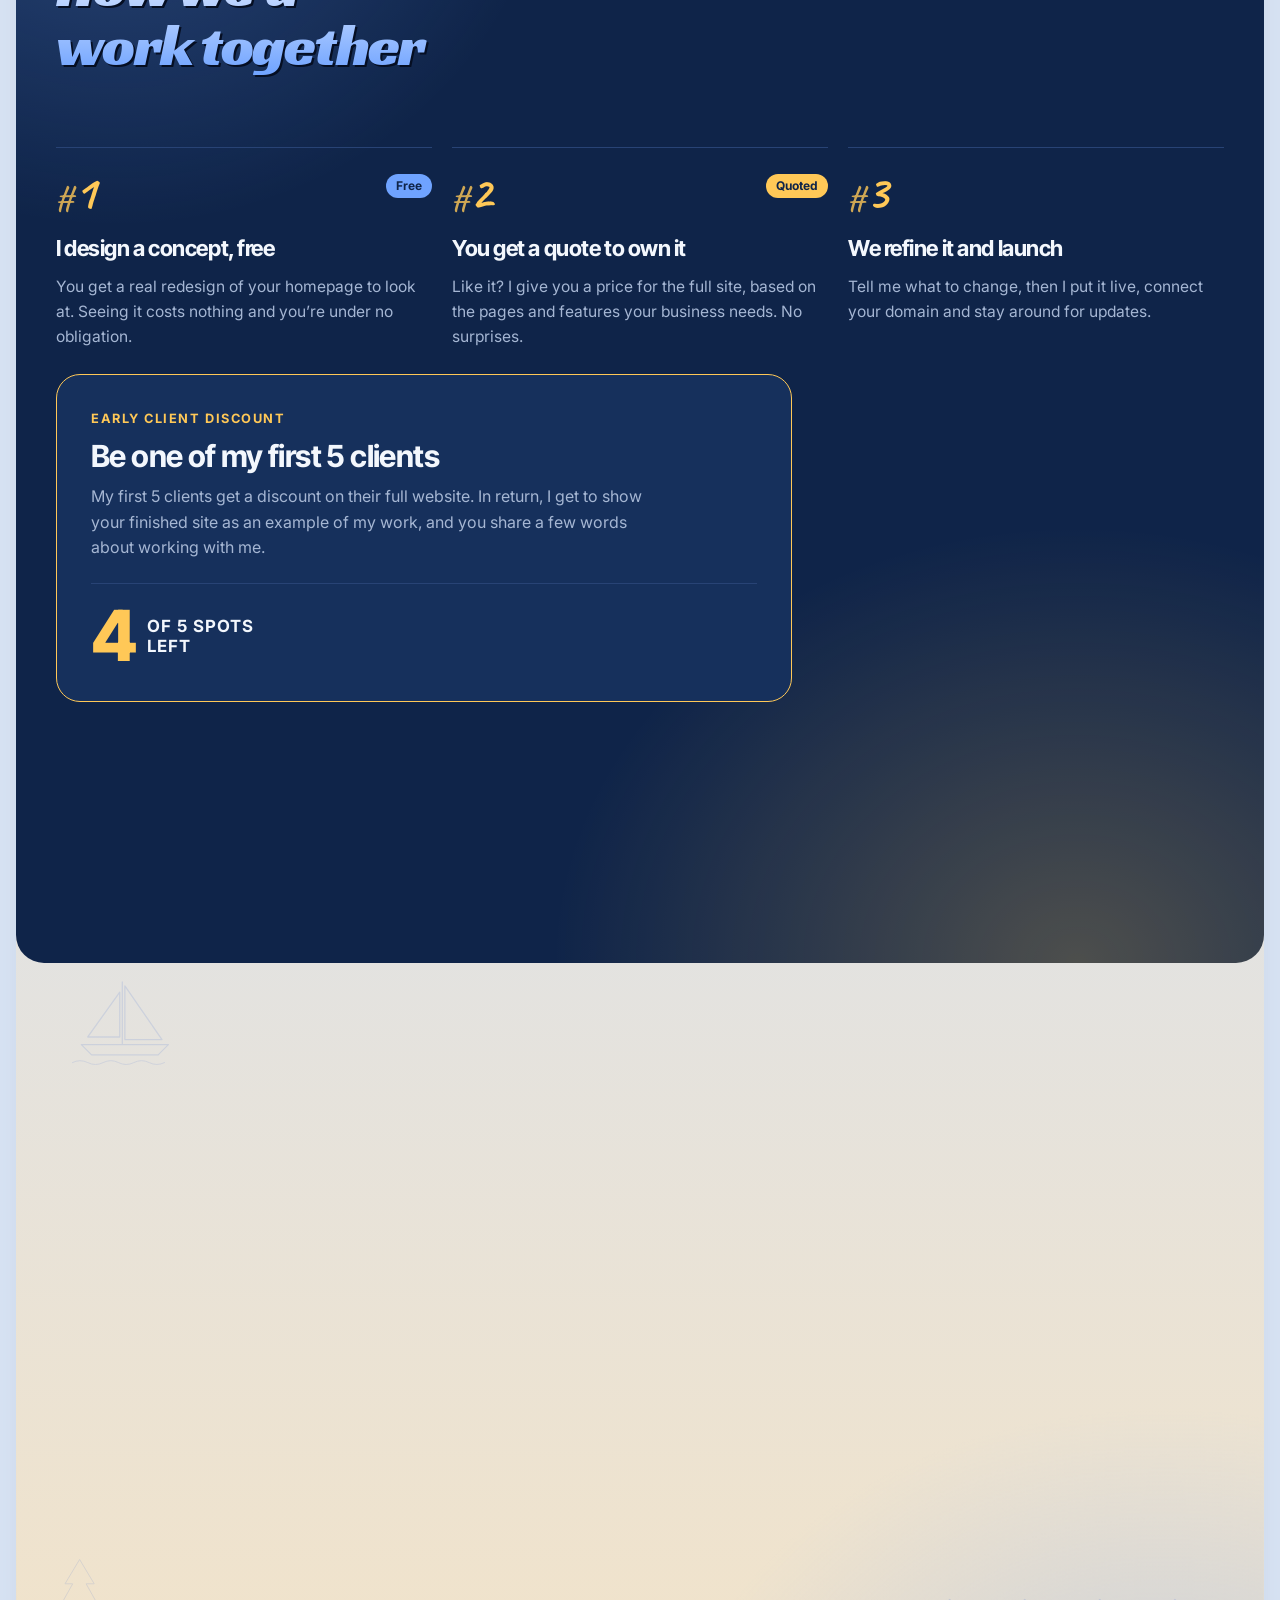
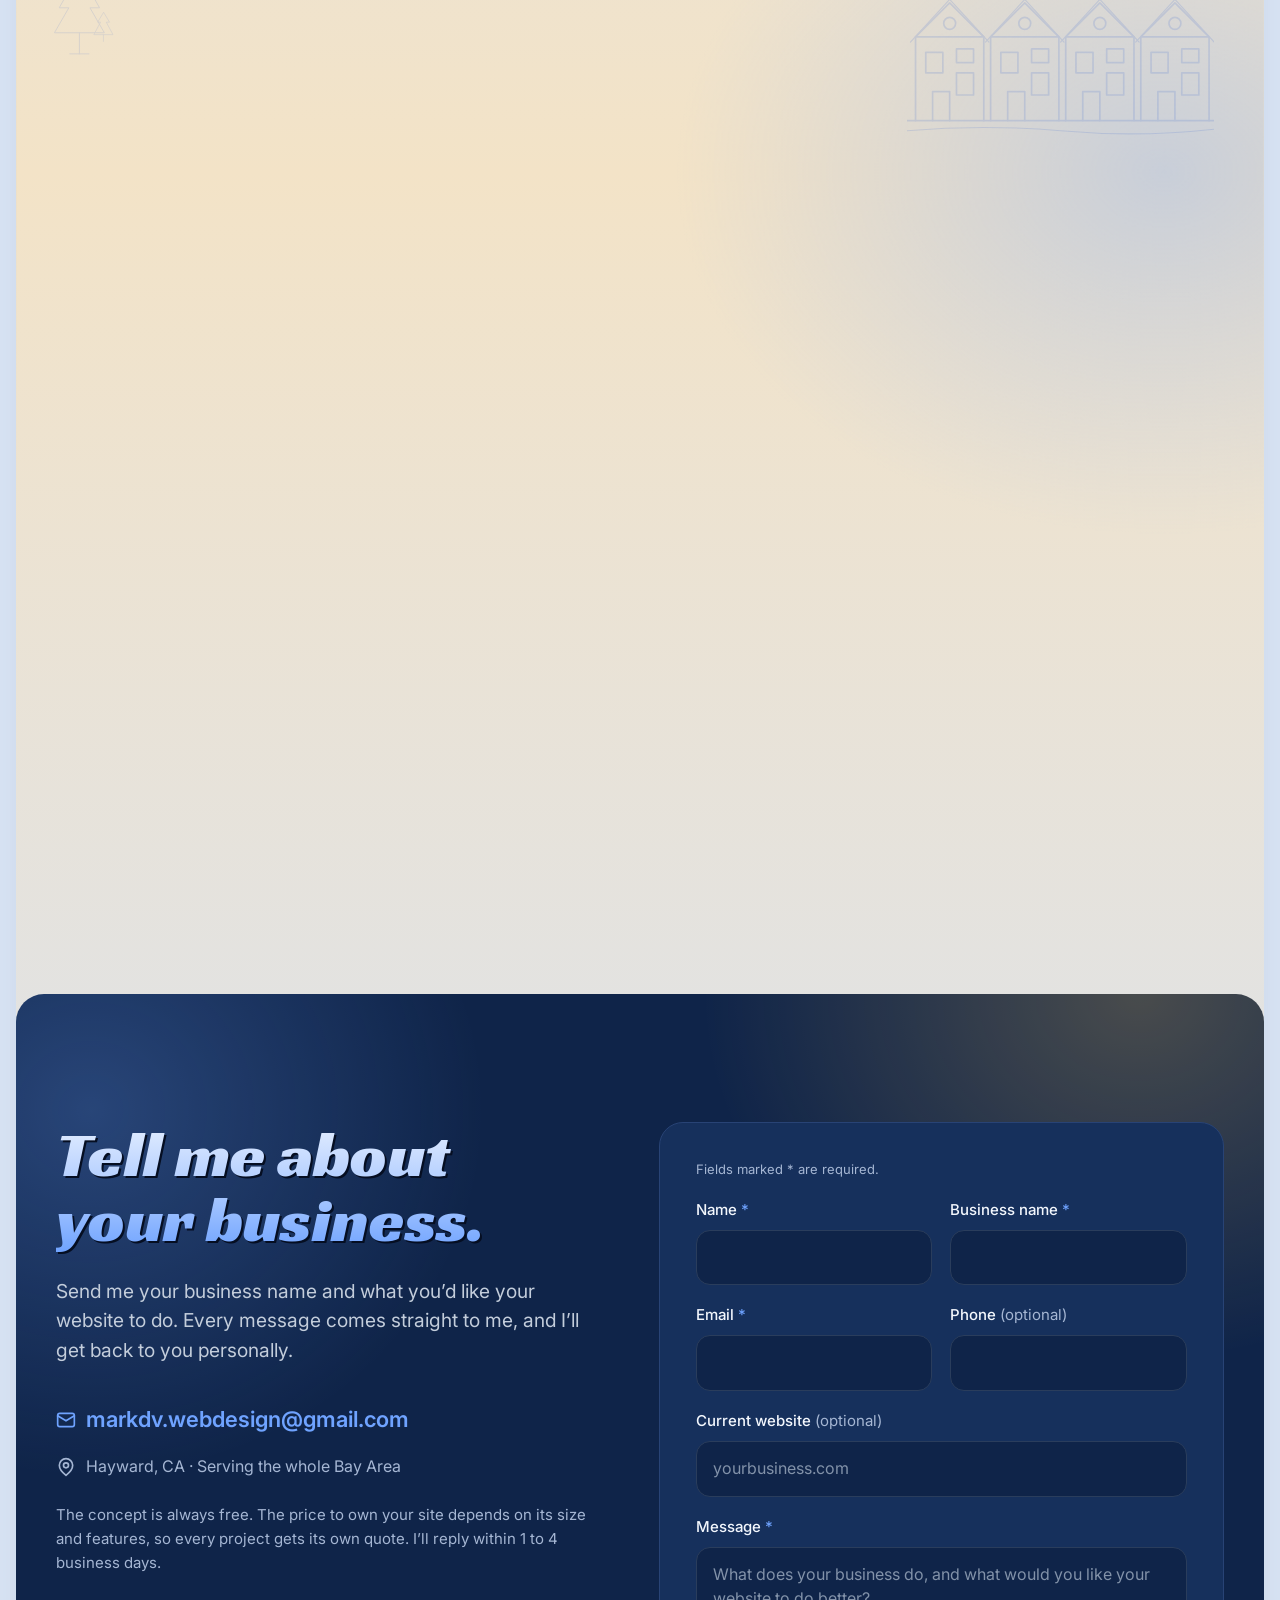
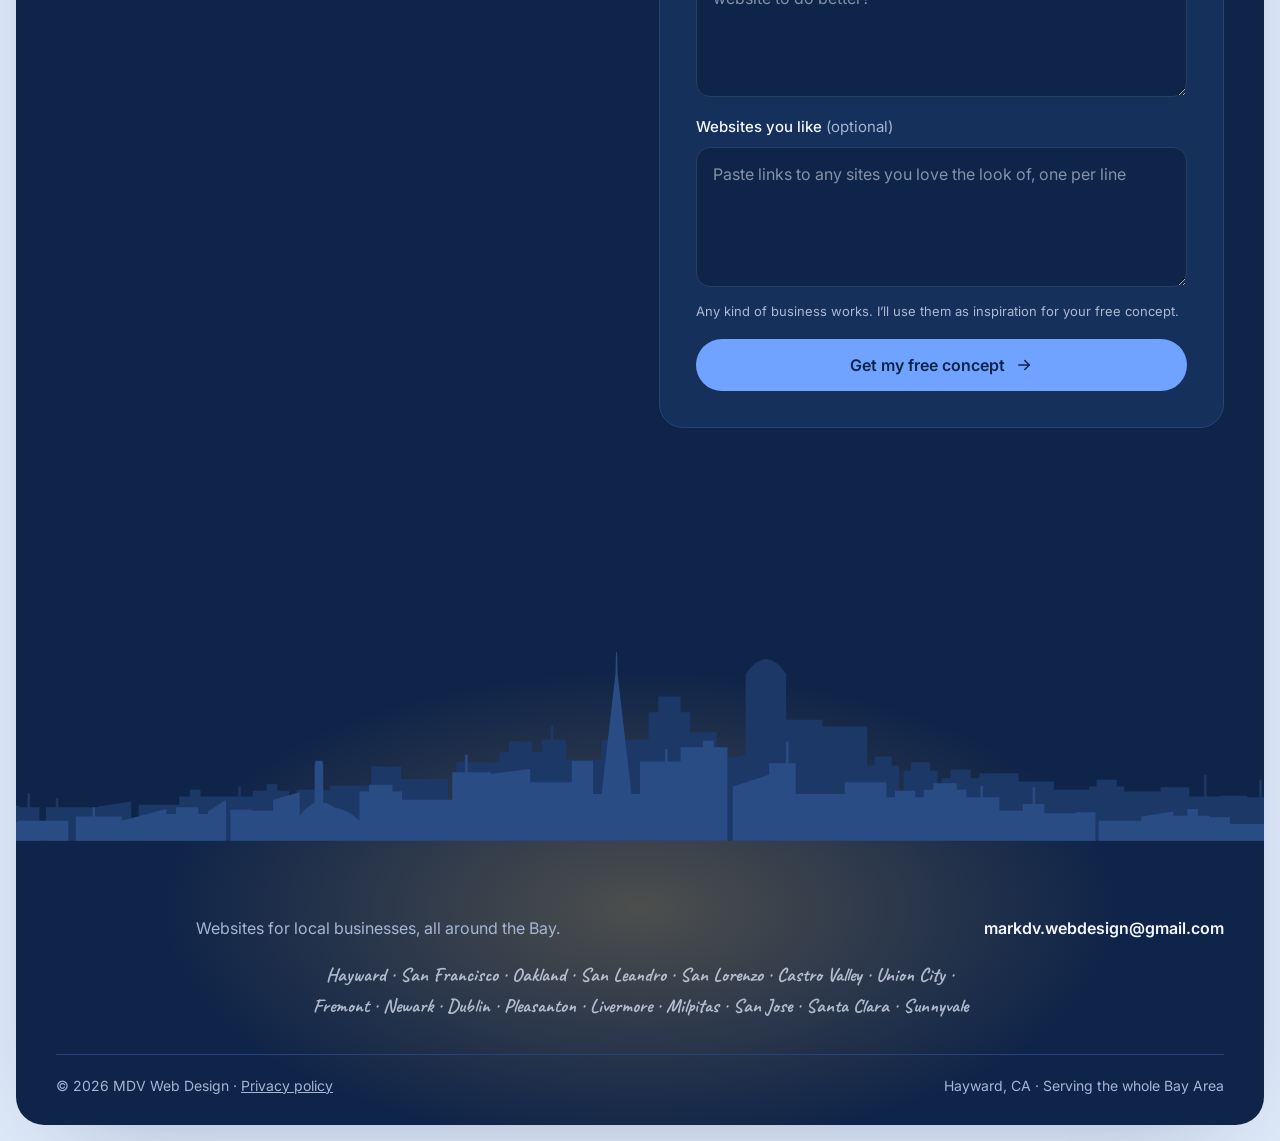
==== commit cb3696f0: "Hero: MDV logo under the photo collage Co-Authored-By: Claude Opus 5.5 <noreply@anthropic.com> Claud" ====
--- a/index.html
+++ b/index.html
@@ -28,7 +28,7 @@
   <link rel="preload" as="style" href="https://fonts.googleapis.com/css2?family=Racing+Sans+One&family=Inter+Tight:wght@700;800&family=Inter:wght@400;500;600&family=Caveat:wght@700&family=Instrument+Serif:ital@1&display=swap">
   <link rel="stylesheet" href="https://fonts.googleapis.com/css2?family=Racing+Sans+One&family=Inter+Tight:wght@700;800&family=Inter:wght@400;500;600&family=Caveat:wght@700&family=Instrument+Serif:ital@1&display=swap" media="print" onload="this.media='all'">
   <noscript><link rel="stylesheet" href="https://fonts.googleapis.com/css2?family=Racing+Sans+One&family=Inter+Tight:wght@700;800&family=Inter:wght@400;500;600&family=Caveat:wght@700&family=Instrument+Serif:ital@1&display=swap"></noscript>
-  <link rel="stylesheet" href="styles.css?v=16bbcf12">
+  <link rel="stylesheet" href="styles.css?v=4687d3a8">
   <script>document.documentElement.classList.add('js');</script>
   <script type="application/ld+json">{"@context":"https://schema.org","@type":"ProfessionalService","name":"MDV Web Design","description":"Modern, mobile-friendly websites for Bay Area businesses, based in Hayward. Free concept redesigns.","url":"https://mdvwebdesign.com/","email":"markdv.webdesign@gmail.com","image":"https://mdvwebdesign.com/assets/og.png?v=3","logo":"https://mdvwebdesign.com/assets/logo-mark-512.png","founder":{"@type":"Person","name":"Mark"},"address":{"@type":"PostalAddress","addressLocality":"Hayward","addressRegion":"CA","addressCountry":"US"},"areaServed":[{"@type":"City","name":"Hayward"},{"@type":"City","name":"San Francisco"},{"@type":"City","name":"Oakland"},{"@type":"City","name":"San Leandro"},{"@type":"City","name":"San Lorenzo"},{"@type":"City","name":"Castro Valley"},{"@type":"City","name":"Union City"},{"@type":"City","name":"Fremont"},{"@type":"City","name":"Newark"},{"@type":"City","name":"Dublin"},{"@type":"City","name":"Pleasanton"},{"@type":"City","name":"Livermore"},{"@type":"City","name":"Milpitas"},{"@type":"City","name":"San Jose"},{"@type":"City","name":"Santa Clara"},{"@type":"City","name":"Sunnyvale"}],"knowsAbout":["Web design","Website redesign","Local SEO","Mobile-friendly websites"]}</script>
   <script type="application/ld+json">{"@context":"https://schema.org","@type":"FAQPage","mainEntity":[{"@type":"Question","name":"How much does a website cost?","acceptedAnswer":{"@type":"Answer","text":"Every business needs something a little different, so every project gets its own quote based on the pages and features you need. The concept is always free, so you see exactly what you would be getting before you spend anything."}},{"@type":"Question","name":"Is the free concept really free?","acceptedAnswer":{"@type":"Answer","text":"Yes. I design a new homepage for your business and send it to you. If you don\u2019t love it, you owe nothing and there are no hard feelings."}},{"@type":"Question","name":"How long does it take?","acceptedAnswer":{"@type":"Answer","text":"Most small business sites take about 2 to 4 weeks from the day you say yes to launch day. Having your photos and info ready speeds things up."}},{"@type":"Question","name":"I already have a website. Can you redesign it?","acceptedAnswer":{"@type":"Answer","text":"Absolutely. Most of my work is giving older sites a fresh look that works on phones. I can keep your domain, so customers still find you at the same address."}},{"@type":"Question","name":"Do I need to write the text or take photos?","acceptedAnswer":{"@type":"Answer","text":"No. I can write the words for you based on a quick chat, and use your own photos if you have them. Real photos of your work and your team always help the most."}},{"@type":"Question","name":"Will I own my website?","acceptedAnswer":{"@type":"Answer","text":"Yes. Once it\u2019s paid for, the site and the domain are yours. I\u2019m happy to stick around for updates, but you\u2019re never locked in."}},{"@type":"Question","name":"Are there any ongoing costs?","acceptedAnswer":{"@type":"Answer","text":"If you skip my monthly care plan, you pay the companies that keep your site online directly. Your domain name, like yourbusiness.com, renews every year and usually costs about $10 to $25 a year, depending on the name and the company. Some companies let you pay monthly instead. Hosting for a small site like this is often free, or a few dollars a month. None of that money goes to me. If you\u2019d rather not deal with it, my optional care plan covers hosting, monthly checkups and small updates for one monthly fee, and your domain always stays in your name."}},{"@type":"Question","name":"Can you help people find me on Google?","acceptedAnswer":{"@type":"Answer","text":"Every site I build is set up for Google from day one, with your services, hours and service area clearly listed. I can also help you set up or clean up your Google Business Profile."}}]}</script>
@@ -68,10 +68,13 @@
           <p class="hero__offer"><a href="#founding"><span class="hero__offer-star" aria-hidden="true">&#10022;</span> First 5 clients get a discount: <strong>4 spots left</strong> <span aria-hidden="true">&rarr;</span></a></p>
         </div>
 
+        <div class="hero__side">
         <div class="hero__photo collage">
           <img class="collage__pic collage__pic--b" src="assets/img/mark-stole.webp" data-full="assets/img/mark-stole-full.webp" tabindex="0" role="button" width="480" height="640" alt="Mark in his UC Davis graduation stole on a tree-lined road">
           <img class="collage__pic collage__pic--c" src="assets/img/mark-wellman.webp" data-full="assets/img/mark-wellman-full.webp" tabindex="0" role="button" width="480" height="640" alt="Mark reading on a bench outside Wellman Hall at UC Davis" fetchpriority="high">
           <img class="collage__pic collage__pic--a" src="assets/img/mark-garden.webp" data-full="assets/img/mark-garden-full.webp" tabindex="0" role="button" width="480" height="640" alt="Mark smiling under a flowered garden arch">
+        </div>
+        <span class="hero__logo logo__mark--anim" role="img" aria-label="MDV Web Design logo"><img class="logo__glow" src="assets/logo-glow-352.webp" width="165" height="104" alt="" decoding="async"><img class="logo__layer logo__layer--back" src="assets/logo-back-264.webp" srcset="assets/logo-back-264.webp 447w, assets/logo-back-528.webp 894w, assets/logo-back-792.webp 1340w" sizes="(min-width: 900px) 300px, 80vw" width="149" height="88" alt="" decoding="async"><img class="logo__layer logo__layer--mdv" src="assets/logo-mdv-264.webp" srcset="assets/logo-mdv-264.webp 447w, assets/logo-mdv-528.webp 894w, assets/logo-mdv-792.webp 1340w" sizes="(min-width: 900px) 300px, 80vw" width="149" height="88" alt="" decoding="async"><img class="logo__layer logo__layer--front" src="assets/logo-front-264.webp" srcset="assets/logo-front-264.webp 447w, assets/logo-front-528.webp 894w, assets/logo-front-792.webp 1340w" sizes="(min-width: 900px) 300px, 80vw" width="149" height="88" alt="" decoding="async"><img class="logo__layer logo__layer--star1" src="assets/logo-star1-264.webp" srcset="assets/logo-star1-264.webp 447w, assets/logo-star1-528.webp 894w, assets/logo-star1-792.webp 1340w" sizes="(min-width: 900px) 300px, 80vw" width="149" height="88" alt="" decoding="async"><img class="logo__layer logo__layer--star2" src="assets/logo-star2-264.webp" srcset="assets/logo-star2-264.webp 447w, assets/logo-star2-528.webp 894w, assets/logo-star2-792.webp 1340w" sizes="(min-width: 900px) 300px, 80vw" width="149" height="88" alt="" decoding="async"></span>
         </div>
 
         <div class="hero__bay" aria-hidden="true">
@@ -532,6 +535,6 @@
       <a class="mail" href="mailto:markdv.webdesign@gmail.com">markdv.webdesign@gmail.com</a>
     </div>
   </div>
-  <script src="script.js?v=16bbcf12" defer></script>
+  <script src="script.js?v=4687d3a8" defer></script>
 </body>
 </html>
--- a/styles.css
+++ b/styles.css
@@ -2544,3 +2544,14 @@
 /* Live previews: no white box behind the iframe; the still image shows until the site is ready */
 .live-frame iframe { background: transparent; }
 .live-phone .phone__display { background: #F6F1EA; }
+
+/* Logo under the hero photos */
+.hero__side { display: flex; flex-direction: column; align-items: center; }
+.hero__side .hero__logo { order: 9; }
+.hero__logo { width: clamp(150px, 42vw, 210px); margin: 0 auto 6px; }
+@media (min-width: 900px) { .hero__logo { width: clamp(180px, 16vw, 240px); margin-top: 18px; } }
+@media (max-width: 899px) {
+  .hero__side { order: 1; margin: 16px 0 18px; }
+  .hero__side .hero__photo.collage { margin: 0 0 4px; }
+  .hero__side .hero__logo { margin-top: -14px; }
+}
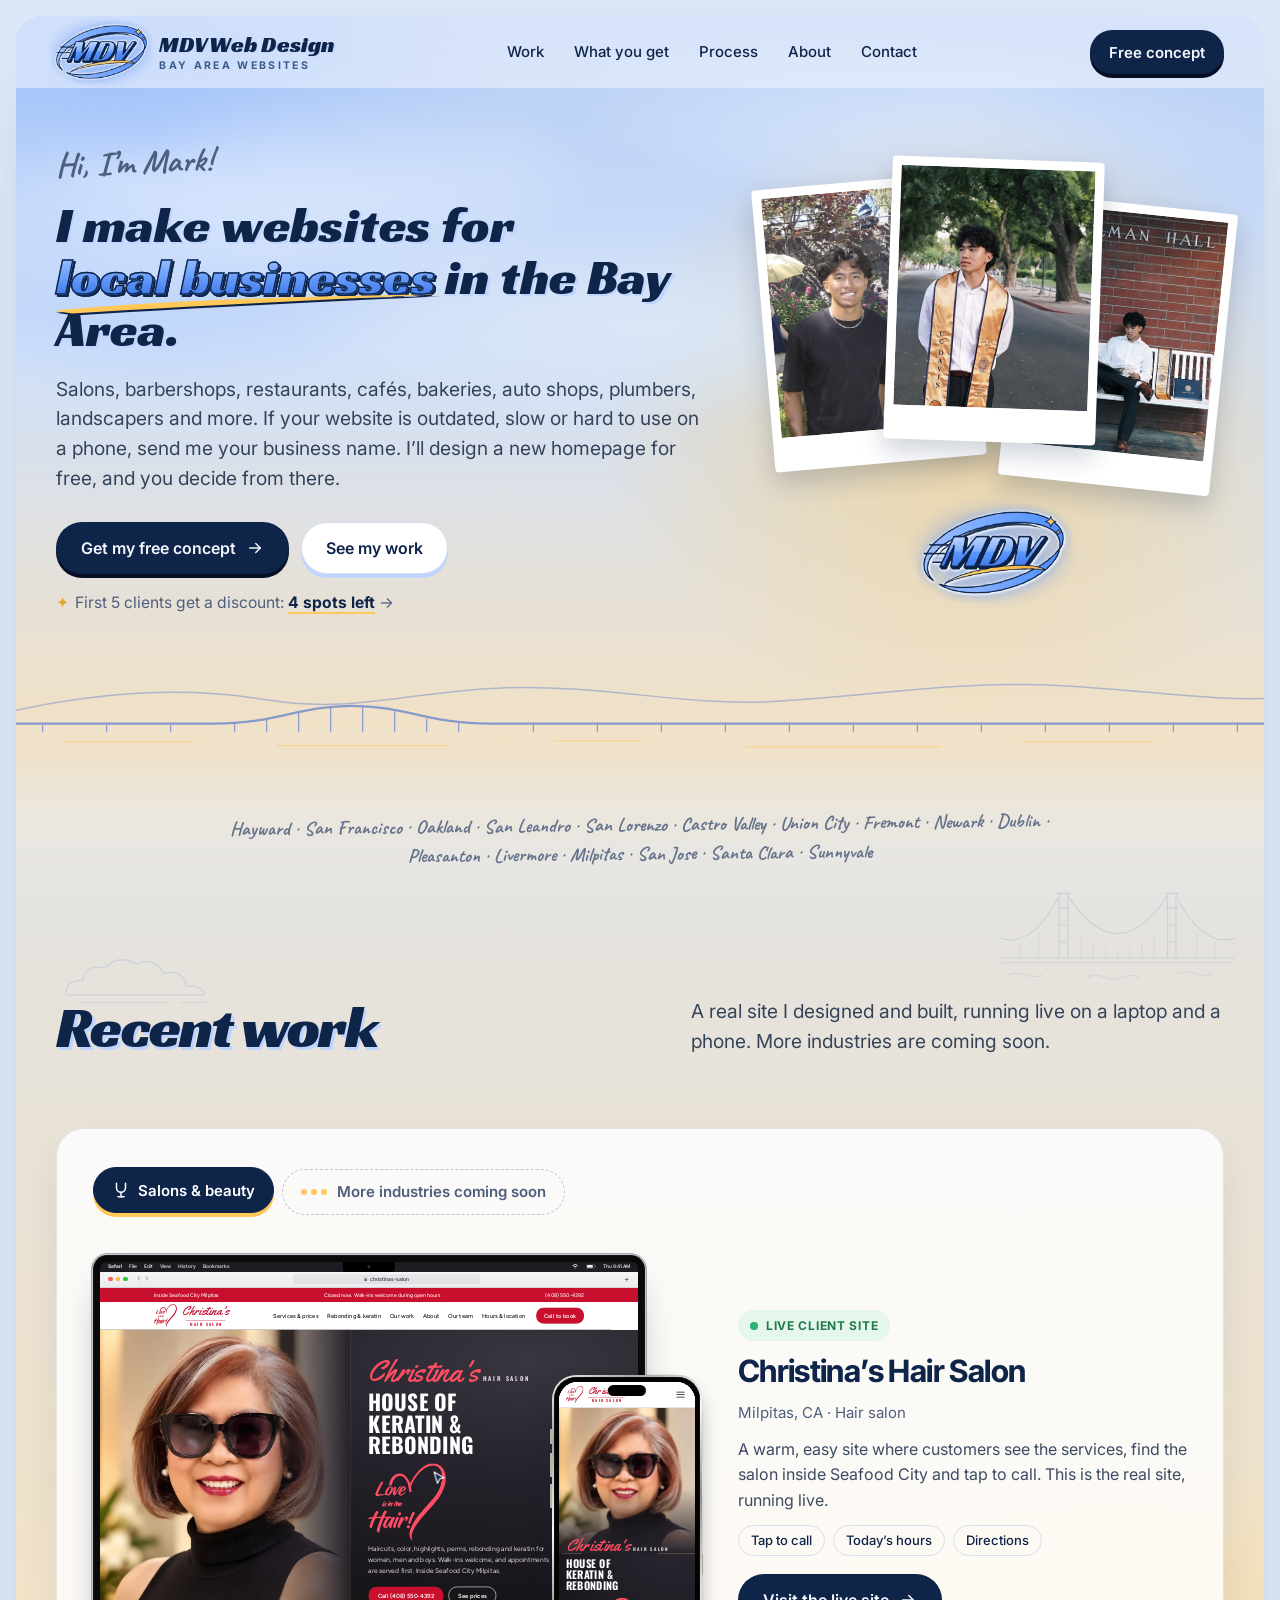
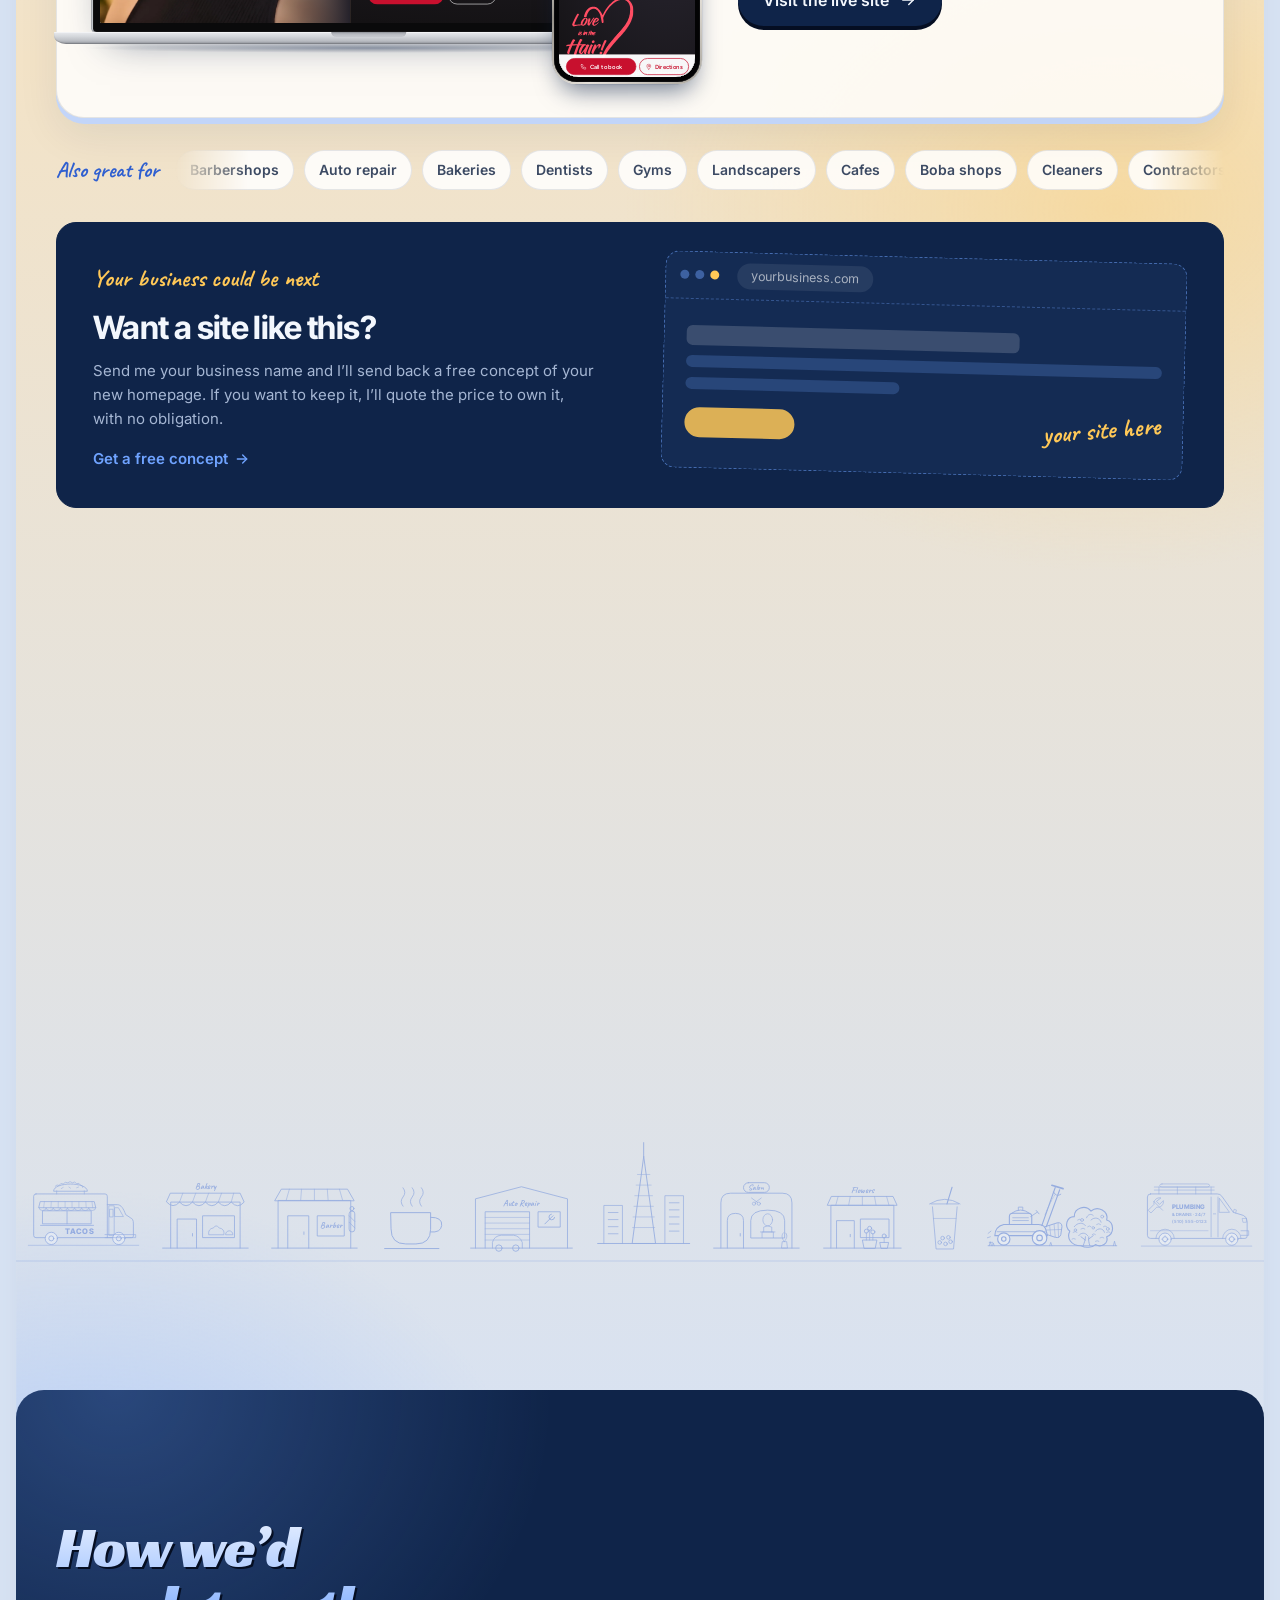
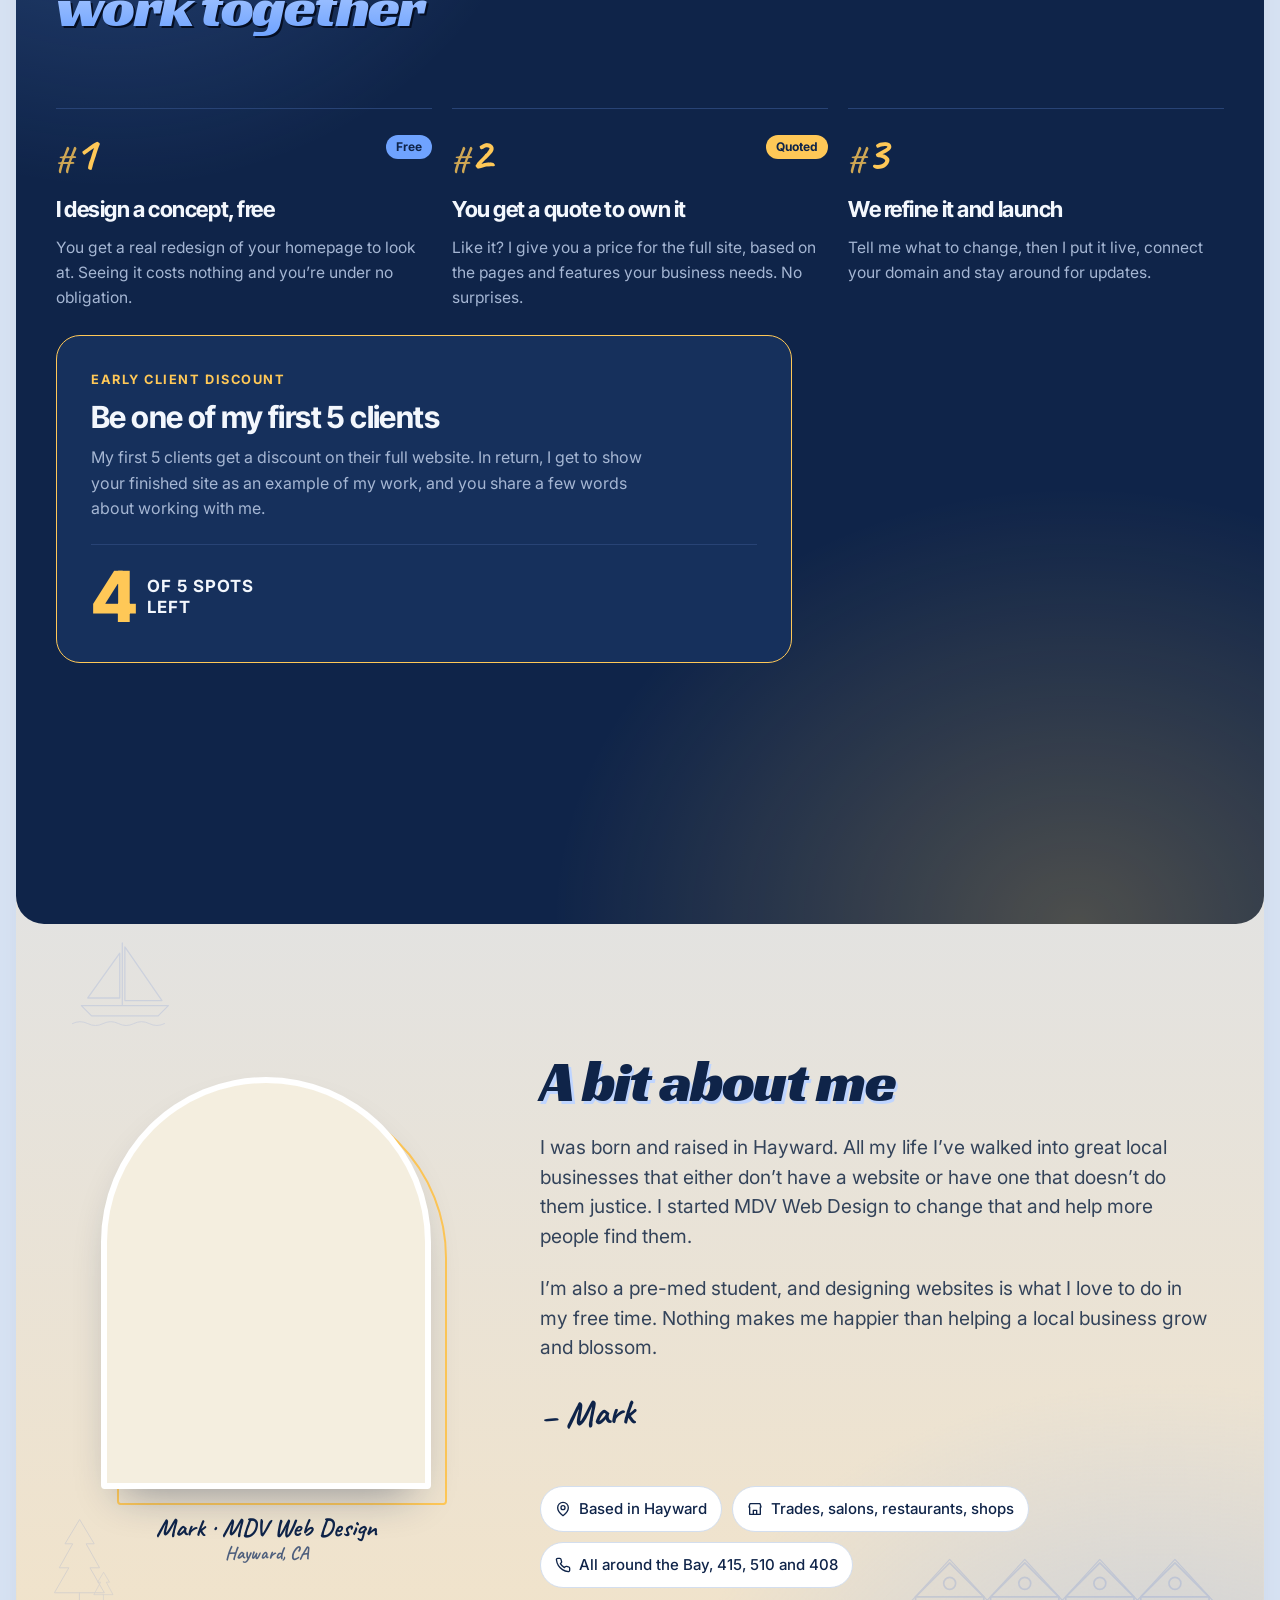
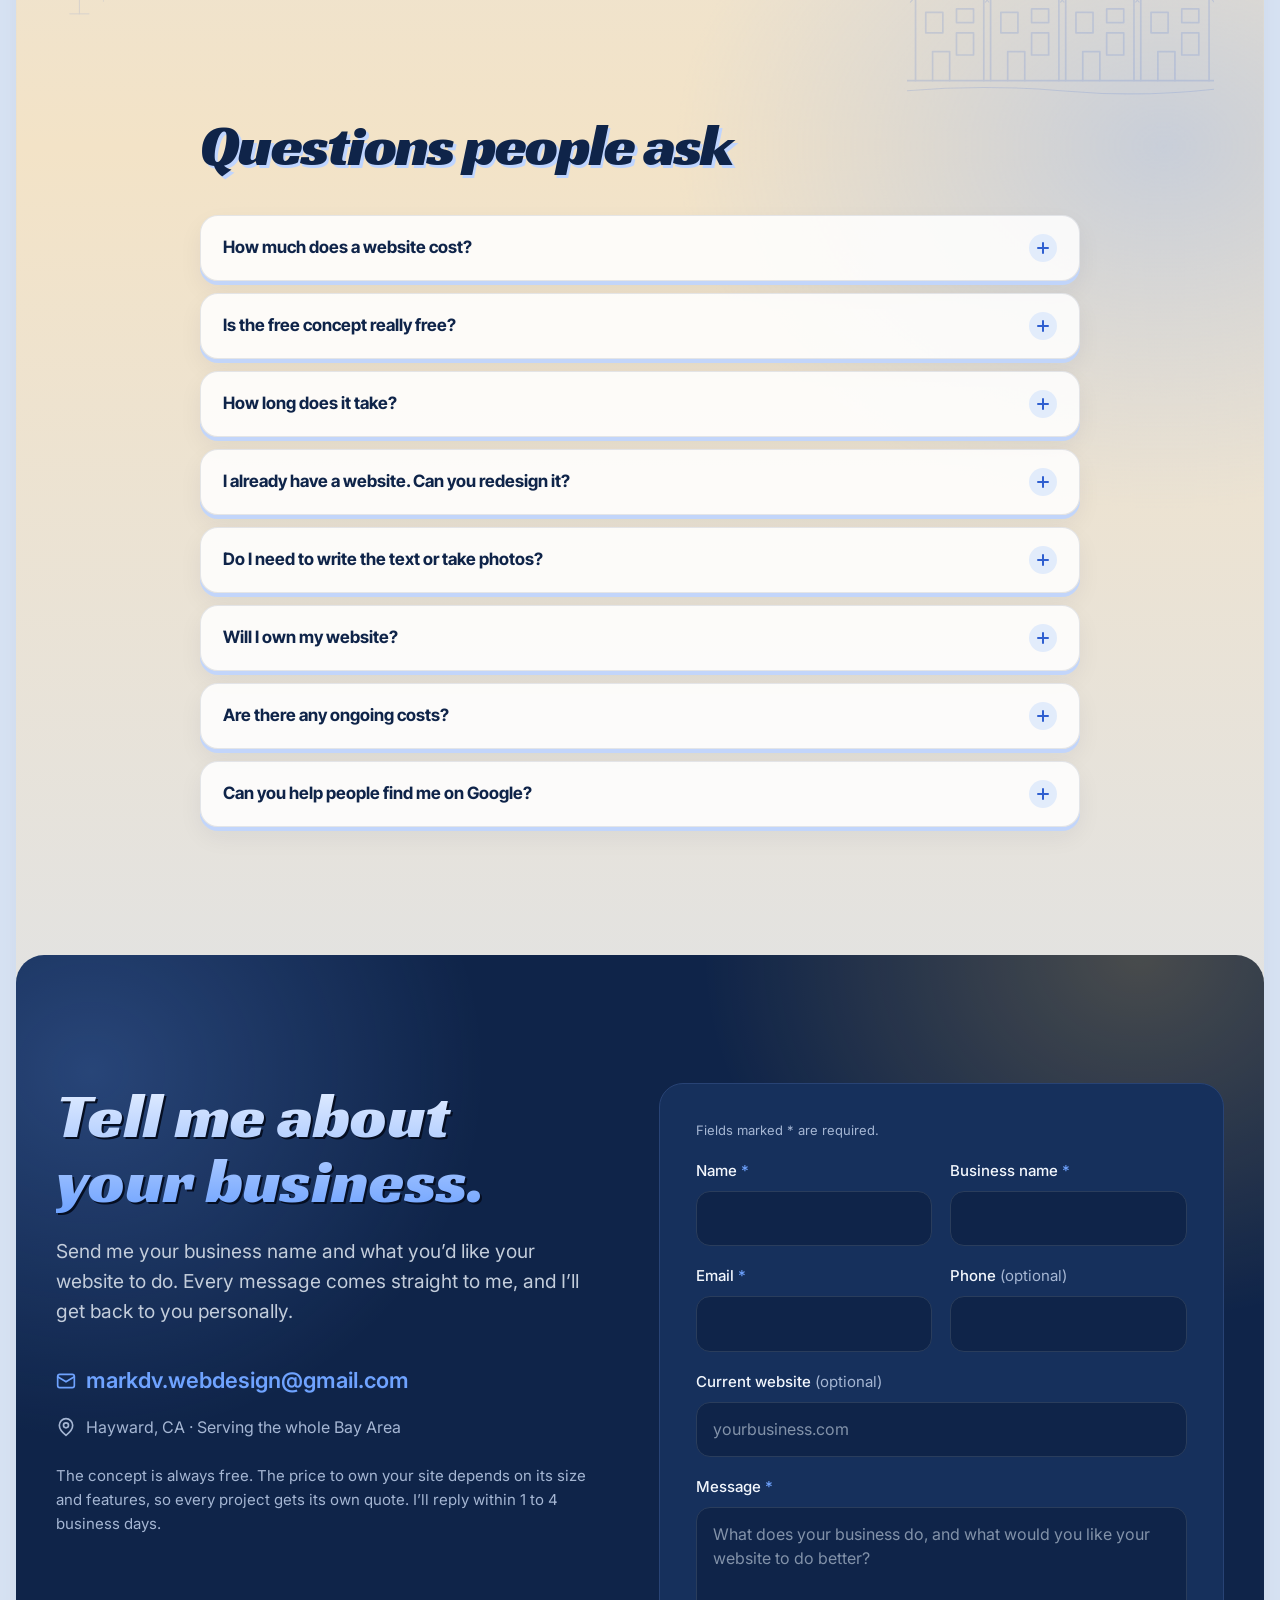
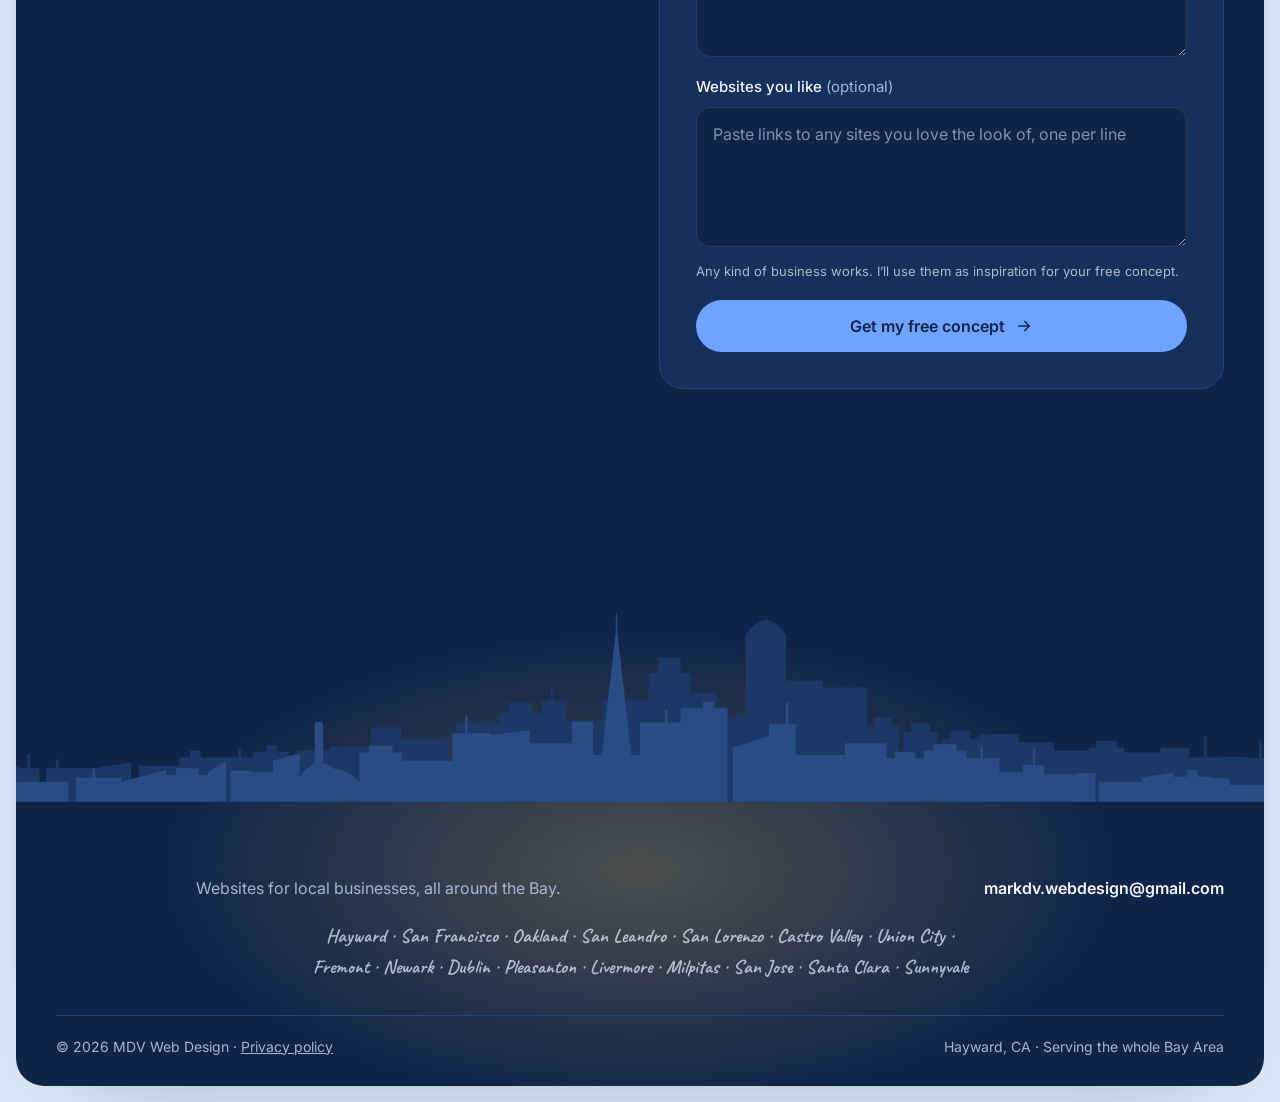
==== commit 23492cab: "Hero logo: smaller, tucked under the photos with even spacing Co-Authored-By: Claude Opus 5.5 <norep" ====
--- a/index.html
+++ b/index.html
@@ -28,7 +28,7 @@
   <link rel="preload" as="style" href="https://fonts.googleapis.com/css2?family=Racing+Sans+One&family=Inter+Tight:wght@700;800&family=Inter:wght@400;500;600&family=Caveat:wght@700&family=Instrument+Serif:ital@1&display=swap">
   <link rel="stylesheet" href="https://fonts.googleapis.com/css2?family=Racing+Sans+One&family=Inter+Tight:wght@700;800&family=Inter:wght@400;500;600&family=Caveat:wght@700&family=Instrument+Serif:ital@1&display=swap" media="print" onload="this.media='all'">
   <noscript><link rel="stylesheet" href="https://fonts.googleapis.com/css2?family=Racing+Sans+One&family=Inter+Tight:wght@700;800&family=Inter:wght@400;500;600&family=Caveat:wght@700&family=Instrument+Serif:ital@1&display=swap"></noscript>
-  <link rel="stylesheet" href="styles.css?v=4687d3a8">
+  <link rel="stylesheet" href="styles.css?v=1217ab84">
   <script>document.documentElement.classList.add('js');</script>
   <script type="application/ld+json">{"@context":"https://schema.org","@type":"ProfessionalService","name":"MDV Web Design","description":"Modern, mobile-friendly websites for Bay Area businesses, based in Hayward. Free concept redesigns.","url":"https://mdvwebdesign.com/","email":"markdv.webdesign@gmail.com","image":"https://mdvwebdesign.com/assets/og.png?v=3","logo":"https://mdvwebdesign.com/assets/logo-mark-512.png","founder":{"@type":"Person","name":"Mark"},"address":{"@type":"PostalAddress","addressLocality":"Hayward","addressRegion":"CA","addressCountry":"US"},"areaServed":[{"@type":"City","name":"Hayward"},{"@type":"City","name":"San Francisco"},{"@type":"City","name":"Oakland"},{"@type":"City","name":"San Leandro"},{"@type":"City","name":"San Lorenzo"},{"@type":"City","name":"Castro Valley"},{"@type":"City","name":"Union City"},{"@type":"City","name":"Fremont"},{"@type":"City","name":"Newark"},{"@type":"City","name":"Dublin"},{"@type":"City","name":"Pleasanton"},{"@type":"City","name":"Livermore"},{"@type":"City","name":"Milpitas"},{"@type":"City","name":"San Jose"},{"@type":"City","name":"Santa Clara"},{"@type":"City","name":"Sunnyvale"}],"knowsAbout":["Web design","Website redesign","Local SEO","Mobile-friendly websites"]}</script>
   <script type="application/ld+json">{"@context":"https://schema.org","@type":"FAQPage","mainEntity":[{"@type":"Question","name":"How much does a website cost?","acceptedAnswer":{"@type":"Answer","text":"Every business needs something a little different, so every project gets its own quote based on the pages and features you need. The concept is always free, so you see exactly what you would be getting before you spend anything."}},{"@type":"Question","name":"Is the free concept really free?","acceptedAnswer":{"@type":"Answer","text":"Yes. I design a new homepage for your business and send it to you. If you don\u2019t love it, you owe nothing and there are no hard feelings."}},{"@type":"Question","name":"How long does it take?","acceptedAnswer":{"@type":"Answer","text":"Most small business sites take about 2 to 4 weeks from the day you say yes to launch day. Having your photos and info ready speeds things up."}},{"@type":"Question","name":"I already have a website. Can you redesign it?","acceptedAnswer":{"@type":"Answer","text":"Absolutely. Most of my work is giving older sites a fresh look that works on phones. I can keep your domain, so customers still find you at the same address."}},{"@type":"Question","name":"Do I need to write the text or take photos?","acceptedAnswer":{"@type":"Answer","text":"No. I can write the words for you based on a quick chat, and use your own photos if you have them. Real photos of your work and your team always help the most."}},{"@type":"Question","name":"Will I own my website?","acceptedAnswer":{"@type":"Answer","text":"Yes. Once it\u2019s paid for, the site and the domain are yours. I\u2019m happy to stick around for updates, but you\u2019re never locked in."}},{"@type":"Question","name":"Are there any ongoing costs?","acceptedAnswer":{"@type":"Answer","text":"If you skip my monthly care plan, you pay the companies that keep your site online directly. Your domain name, like yourbusiness.com, renews every year and usually costs about $10 to $25 a year, depending on the name and the company. Some companies let you pay monthly instead. Hosting for a small site like this is often free, or a few dollars a month. None of that money goes to me. If you\u2019d rather not deal with it, my optional care plan covers hosting, monthly checkups and small updates for one monthly fee, and your domain always stays in your name."}},{"@type":"Question","name":"Can you help people find me on Google?","acceptedAnswer":{"@type":"Answer","text":"Every site I build is set up for Google from day one, with your services, hours and service area clearly listed. I can also help you set up or clean up your Google Business Profile."}}]}</script>
@@ -535,6 +535,6 @@
       <a class="mail" href="mailto:markdv.webdesign@gmail.com">markdv.webdesign@gmail.com</a>
     </div>
   </div>
-  <script src="script.js?v=4687d3a8" defer></script>
+  <script src="script.js?v=1217ab84" defer></script>
 </body>
 </html>
--- a/styles.css
+++ b/styles.css
@@ -2545,13 +2545,16 @@
 .live-frame iframe { background: transparent; }
 .live-phone .phone__display { background: #F6F1EA; }
 
-/* Logo under the hero photos */
+/* Logo under the hero photos: small and tucked in, evenly spaced */
 .hero__side { display: flex; flex-direction: column; align-items: center; }
 .hero__side .hero__logo { order: 9; }
-.hero__logo { width: clamp(150px, 42vw, 210px); margin: 0 auto 6px; }
-@media (min-width: 900px) { .hero__logo { width: clamp(180px, 16vw, 240px); margin-top: 18px; } }
+.hero__logo { width: 128px; margin: 0 auto; }
+@media (min-width: 900px) {
+  .hero__side { align-self: center; }
+  .hero__logo { width: clamp(140px, 11vw, 176px); margin-top: -16px; }
+}
 @media (max-width: 899px) {
-  .hero__side { order: 1; margin: 16px 0 18px; }
-  .hero__side .hero__photo.collage { margin: 0 0 4px; }
-  .hero__side .hero__logo { margin-top: -14px; }
-}
+  .hero__side { order: 1; margin: 14px 0 22px; }
+  .hero__side .hero__photo.collage { margin: 0; }
+  .hero__side .hero__logo { margin-top: -6px; }
+}
